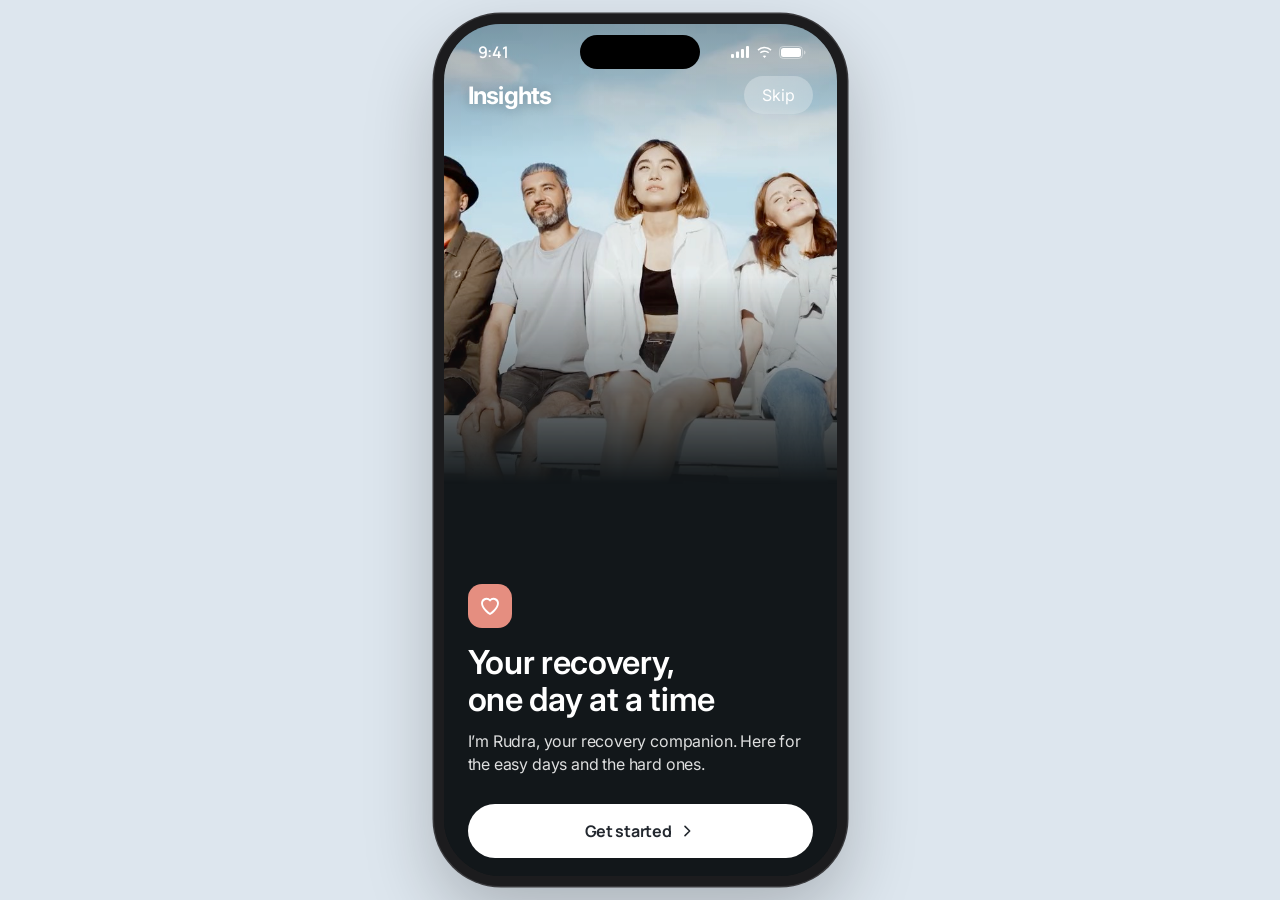
==== index.html @ c48e2593 "Sync latest prototype updates Co-Authored-By: Claude Sonnet 5.5 <noreply@anthropic.com>" ====
<!DOCTYPE html>
<html lang="en">
<head>
<meta charset="utf-8">
<meta name="viewport" content="width=device-width,initial-scale=1,viewport-fit=cover,user-scalable=no">
<meta name="theme-color" content="#F5F7F9">
<meta name="apple-mobile-web-app-capable" content="yes">
<meta name="apple-mobile-web-app-status-bar-style" content="default">
<title>Rudra Health</title>
<link rel="preconnect" href="https://fonts.googleapis.com">
<link rel="preconnect" href="https://fonts.gstatic.com" crossorigin>
<link href="https://fonts.googleapis.com/css2?family=Inter:wght@400;500;600;700&family=Newsreader:opsz,wght@6..72,400;6..72,500;6..72,600&family=Manrope:wght@500;600;700;800&display=swap" rel="stylesheet">
<link rel="stylesheet" href="styles.css?v=235">
<link rel="stylesheet" href="theme.css?v=236">
<link rel="stylesheet" href="ios.css?v=115">
<link rel="stylesheet" href="soft.css?v=198">
<link rel="stylesheet" href="modules.css?v=191">
<link rel="stylesheet" href="dark.css?v=105">
<link rel="stylesheet" href="intro.css?v=118f">
<link rel="stylesheet" href="welcome.css?v=219f">
<link rel="stylesheet" href="weekly.css?v=107f">
<link rel="stylesheet" href="community.css?v=184f">
<link rel="stylesheet" href="outline.css?v=141f">
<script>try{if(!sessionStorage.getItem("rudra_demo_started")){sessionStorage.setItem("rudra_demo_started","1");localStorage.removeItem("rudra_mobile_v1")}}catch(e){}</script>
<script>try{var s=JSON.parse(localStorage.getItem("rudra_mobile_v1")||"{}");if(s.onboarded&&!/notrigger|nogate/.test(location.search))document.documentElement.classList.add("gated")}catch(e){}</script>
<script>(function(){function f(){var k=Math.min(1,(innerHeight-24)/872,(innerWidth-24)/413);document.documentElement.style.setProperty("--ps",Math.max(.4,k).toFixed(3))}f();addEventListener("resize",f)})()</script>
</head>
<body>
<div id="phone" class="phone">
  <div class="statusbar" aria-hidden="true"><b>9:41</b><span><svg width="19" height="12" viewBox="0 0 19 12" fill="currentColor"><rect x="0" y="8" width="3" height="4" rx="1"/><rect x="5" y="5.5" width="3" height="6.5" rx="1"/><rect x="10" y="3" width="3" height="9" rx="1"/><rect x="15" y="0" width="3" height="12" rx="1"/></svg><svg width="17" height="12" viewBox="0 0 17 12" fill="currentColor"><path d="M8.5 2.3c2.3 0 4.4.9 6 2.4l1-1.1A10.5 10.5 0 0 0 8.5.8 10.5 10.5 0 0 0 1.5 3.6l1 1.1a8.9 8.9 0 0 1 6-2.4zm0 3.6c1.4 0 2.7.5 3.700 1.4l1-1.100A7 7 0 0 0 8.500 4.400a7 7 0 0 0-4.700 1.800l1 1.100c1-.9 2.300-1.400 3.700-1.400zm0 3.500c.7 0 1.300.3 1.800.7L8.500 12 6.700 10.100c.5-.4 1.100-.7 1.800-.7z"/></svg><svg width="28" height="13" viewBox="0 0 28 13" fill="none"><rect x=".5" y=".5" width="23" height="12" rx="3.800" stroke="currentColor" opacity=".4"/><rect x="2" y="2" width="20" height="9" rx="2.500" fill="currentColor"/><path d="M25 4.500v4c.8-.3 1.500-1.100 1.500-2s-.7-1.700-1.500-2z" fill="currentColor" opacity=".45"/></svg></span></div>
  <div id="views"></div>
  <nav id="nav" class="nav" hidden></nav>
  <div id="toast" class="toast" role="status" aria-live="polite"></div>
</div>
<script src="app.js?v=335s"></script>
<script src="tools.js?v=330s"></script>
<script src="survey.js?v=306s"></script>
<script src="modules.js?v=239s"></script>
<script src="onboarding.js?v=289r"></script>
<script src="weekly.js?v=103r"></script>
<script src="flows.js?v=107r"></script>
<script src="community.js?v=130s"></script>
</body>
</html>
---- styles.css ----
:root{
  --cream:#FAF8F6;--beige:#F3ECE6;--taupe:#E8DDD4;
  --espresso:#3A3330;--brown:#6B5E56;--muted:#8A7D75;--t4:#B0A69D;
  --rose:#C4A088;--rose-dk:#B58E76;
  --sage:#6E9E80;--sage-dk:#4E7B5E;--sage-lt:#E7F0EA;
  --coral:#D4736A;--coral-lt:#F5E0DD;
  --gold:#C9A84C;--gold-dk:#9A7C28;--gold-lt:#FBF4E2;
  --forest:#24473E;--forest-dk:#1A332C;
  --peach:#FBE6E3;--sky:#CFE3F5;--mint:#FDF1DB;--lav:#FBE6E3;--butter:#FBEFB8;
  --serif:'Cormorant Garamond',Georgia,serif;--ui:'Josefin Sans','Helvetica Neue',sans-serif;
  --sat:env(safe-area-inset-top,0px);--sab:env(safe-area-inset-bottom,0px);
}
*,*::before,*::after{box-sizing:border-box;margin:0;padding:0;-webkit-tap-highlight-color:transparent}
html,body{height:100%}
body{font-family:var(--ui);background:var(--taupe);color:var(--espresso);-webkit-font-smoothing:antialiased;display:flex;align-items:center;justify-content:center;overflow:hidden}
button{font:inherit;color:inherit;background:none;border:0;cursor:pointer}
input{font:inherit}
svg{display:block}

/* ── phone shell: edge-to-edge on phones, framed on desktop ── */
.phone{position:relative;width:100vw;height:100dvh;background:var(--cream);overflow:hidden}
@media (min-width:481px){
  .phone{width:392px;height:min(844px,calc(100vh - 32px));border-radius:44px;border:8px solid var(--espresso);box-shadow:0 40px 90px rgba(58,51,48,.22)}
}
#views{position:absolute;inset:0}
.view{position:absolute;inset:0;overflow-y:auto;overflow-x:hidden;padding-bottom:calc(110px + var(--sab));scrollbar-width:none;background:var(--cream)}
.view::-webkit-scrollbar{display:none}
.view[hidden]{display:none}
.view.dark{background:#0E0C0B;color:#fff}
.view.noscroll{overflow:hidden;padding-bottom:0}

h1,h2,h3{font-family:var(--serif);font-weight:500;letter-spacing:-.01em}
.eyebrow{font-size:12px;font-weight:600;letter-spacing:.16em;text-transform:uppercase;color:var(--brown)}
.muted{color:var(--muted)}
.pad{padding:0 20px}

/* ── buttons ── */
.btn{display:flex;align-items:center;justify-content:center;gap:8px;width:100%;height:54px;border-radius:27px;background:var(--forest);color:#fff;font-weight:600;font-size:16px;letter-spacing:.02em;transition:transform .12s,opacity .2s}
.btn:active{transform:scale(.97)}
.btn.ghost{background:transparent;color:var(--brown);height:44px;font-weight:500}
.btn.light{background:#fff;color:var(--forest)}
.btn.warm{background:var(--rose-dk)}
.btn[disabled]{opacity:.4;pointer-events:none}
.icon-btn{width:40px;height:40px;border-radius:50%;display:grid;place-items:center;background:rgba(255,255,255,.18);color:inherit}
.icon-btn.solid{background:var(--beige);color:var(--espresso)}

/* ── hero (home) ── */
.hero{position:relative;background:var(--forest);color:#fff;padding:calc(var(--sat) + 16px) 22px 0;height:268px;overflow:hidden}
.hero-top{display:flex;justify-content:space-between;align-items:center;position:relative;z-index:2}
.logo{font-size:12px;letter-spacing:.38em;text-transform:uppercase;font-weight:500}
.help-pill{display:flex;align-items:center;gap:6px;background:var(--coral);color:#fff;font-weight:600;font-size:12px;letter-spacing:.06em;padding:8px 14px;border-radius:20px}
.hero h1{font-size:42px;line-height:1.05;margin-top:30px;position:relative;z-index:2;max-width:260px}
.hero-art{position:absolute;right:0;bottom:0;width:100%;height:150px;z-index:1}
.chips{display:flex;gap:10px;padding:16px 20px 4px;position:relative;z-index:3}
.chip{display:flex;align-items:center;gap:7px;background:#fff;border-radius:20px;padding:9px 14px;font-weight:600;font-size:16px;box-shadow:none}
.chip b{font-weight:700}
.sec{padding:22px 20px 0}
.sec-h{display:flex;justify-content:space-between;align-items:baseline;margin-bottom:12px}

/* ── cards ── */
.card{background:#fff;border-radius:24px;padding:20px;box-shadow:none}
.card.center{text-align:center}
.ci-card{background:#fff;border-radius:26px;padding:22px;box-shadow:none;position:relative;overflow:hidden}
.ci-card h2{font-size:26px;line-height:1.1;margin:10px 0 8px}
.ci-card p{color:var(--brown);font-size:16px;line-height:1.5;margin-bottom:18px}
.reward-row{display:flex;gap:10px;margin-bottom:18px}
.reward-tile{flex:1;border-radius:16px;padding:12px 10px;text-align:center;font-size:12px;font-weight:600;color:var(--brown)}
.reward-tile b{display:block;font-size:20px;font-family:var(--serif);color:var(--espresso);margin-bottom:2px}
.done-badge{display:inline-flex;align-items:center;gap:6px;background:var(--sage-lt);color:var(--sage-dk);font-weight:600;font-size:12px;padding:6px 12px;border-radius:14px}

.coach-card{display:flex;gap:14px;align-items:flex-start;background:var(--beige);border-radius:22px;padding:16px}
.coach-card .bubble{flex:1;font-size:16px;line-height:1.5;color:var(--espresso)}
.coach-card .who{font-size:12px;font-weight:600;letter-spacing:.12em;text-transform:uppercase;color:var(--rose-dk);margin-bottom:4px}
.hscroll{display:flex;gap:12px;overflow-x:auto;padding:0 20px;margin:0 -20px;scrollbar-width:none;scroll-snap-type:x mandatory}
.hscroll::-webkit-scrollbar{display:none}
.mini-tile{flex:0 0 150px;height:128px;border-radius:26px;padding:16px;color:#fff;display:flex;flex-direction:column;justify-content:flex-end;scroll-snap-align:start;position:relative;overflow:hidden}
.mini-tile b{font-family:var(--serif);font-size:20px;font-weight:500;line-height:1.05}
.mini-tile span{font-size:12px;opacity:.8;margin-top:3px}
.demo-strip{margin:22px 20px 0;padding:14px;border:1.5px dashed var(--taupe);border-radius:18px}
.demo-strip .eyebrow{display:block;margin-bottom:10px;font-size:12px}
.seg{display:flex;gap:6px;flex-wrap:wrap}
.seg button{padding:8px 13px;border-radius:16px;background:var(--beige);font-weight:600;font-size:12px;color:var(--brown)}
.seg button.on{background:var(--forest);color:#fff}

/* ── floating nav pill ── */
.nav{position:absolute;left:18px;right:18px;bottom:calc(14px + var(--sab));height:64px;border-radius:32px;background:rgba(36,28,26,.94);backdrop-filter:blur(14px);-webkit-backdrop-filter:blur(14px);display:flex;padding:6px;gap:4px;z-index:30;box-shadow:none}
.nav[hidden]{display:none}
.nav button{flex:1;border-radius:26px;display:flex;flex-direction:column;align-items:center;justify-content:center;gap:2px;color:rgba(255,255,255,.55);font-size:12px;font-weight:600;letter-spacing:.04em;transition:background .2s,color .2s}
.nav button.on{background:rgba(255,255,255,.14);color:#fff}

/* ── layers (check-in, tools, players, sheets) ── */
.layer{position:absolute;inset:0;z-index:50;background:var(--cream);overflow-y:auto;overflow-x:hidden;transform:translateY(24px);opacity:0;transition:transform .28s cubic-bezier(.2,.8,.2,1),opacity .22s;scrollbar-width:none;display:flex;flex-direction:column}
.layer::-webkit-scrollbar{display:none}
.layer.in{transform:none;opacity:1}
.layer.dark{background:#0E0C0B;color:#fff}
.layer.sheet-wrap{background:rgba(30,22,20,.45);justify-content:flex-end;transform:none;overflow:hidden}
.layer-top{display:flex;align-items:center;gap:12px;padding:calc(var(--sat) + 14px) 18px 8px;flex-shrink:0}
.layer-top h3{font-size:20px;flex:1;text-align:center;margin-right:40px}
.layer-body{flex:1;padding:8px 20px calc(24px + var(--sab));display:flex;flex-direction:column}
.sheet{background:var(--cream);border-radius:28px 28px 0 0;padding:22px 20px calc(24px + var(--sab));max-height:86%;overflow-y:auto;animation:up .3s cubic-bezier(.2,.8,.2,1)}
@keyframes up{from{transform:translateY(60px);opacity:0}to{transform:none;opacity:1}}
.sheet h2{font-size:26px;margin-bottom:6px}
.help-row{display:flex;align-items:center;gap:14px;background:#fff;border-radius:18px;padding:14px 16px;margin-top:10px;width:100%;text-align:left;box-shadow:none}
.help-row .ico{width:42px;height:42px;border-radius:50%;display:grid;place-items:center;flex-shrink:0}
.help-row b{display:block;font-size:16px}
.help-row span.d{font-size:12px;color:var(--muted)}

/* ── onboarding ── */
.onb{display:flex;flex-direction:column;height:100%;background:#fff}
.onb h2{text-align:center;font-family:var(--ui);font-weight:600;font-size:20px;padding:calc(var(--sat) + 28px) 20px 0}
.onb .sub{text-align:center;color:#4A5FA8;font-weight:600;font-size:20px;margin:14px 0 16px}
.slides{flex:1;display:flex;overflow-x:auto;scroll-snap-type:x mandatory;scrollbar-width:none;min-height:0}
.slides::-webkit-scrollbar{display:none}
.slide{flex:0 0 100%;scroll-snap-align:center;padding:0 34px;display:flex;flex-direction:column}
.slide .art{flex:1;border-radius:22px;display:grid;place-items:center;max-height:340px;min-height:240px;position:relative;overflow:hidden}
.slide .art::after{content:"";position:absolute;right:-30px;bottom:-30px;width:120px;height:120px;border-radius:50%;border:14px solid rgba(255,255,255,.35);box-shadow:0 0 0 14px rgba(255,255,255,.2)}
.slide h3{font-family:var(--ui);font-weight:600;font-size:26px;text-align:center;margin:26px 0 10px}
.slide p{text-align:center;color:#5B5450;font-size:16px;line-height:1.55;padding:0 4px}
.onb-foot{position:relative;height:120px;flex-shrink:0;overflow:hidden}
.onb-foot::before{content:"";position:absolute;right:-60px;bottom:-60px;width:260px;height:150px;background:#F1F7FD;border-radius:50% 0 0 0}
.dots{position:absolute;left:24px;top:30px;display:flex;gap:7px;align-items:center}
.dots i{width:9px;height:9px;border-radius:50%;background:#FCE8CF;transition:all .25s}
.dots i.on{width:34px;border-radius:6px;background:#F2A93B}
.dots i.past{background:#F2A93B}
.skip{position:absolute;right:22px;bottom:22px;width:64px;height:64px;border-radius:50%;background:#F2A93B;color:#fff;font-weight:600;font-size:16px;box-shadow:none}
.skip.go{width:auto;padding:0 22px;border-radius:32px}

/* ── setup ── */
.setup{padding:calc(var(--sat) + 40px) 24px 30px;min-height:100%;display:flex;flex-direction:column;background:var(--cream)}
.setup h1{font-size:42px;line-height:1.05;margin-bottom:10px}
.setup p.lead{color:var(--brown);font-size:16px;line-height:1.5;margin-bottom:26px}
.field{width:100%;height:58px;border-radius:18px;border:1.5px solid var(--taupe);background:#fff;padding:0 18px;font-size:20px;color:var(--espresso);outline:none}
.field:focus{border-color:var(--rose)}
.coach-opts{display:flex;flex-direction:column;gap:12px;margin-bottom:22px}
.coach-opt{display:flex;align-items:center;gap:14px;background:#fff;border:2px solid transparent;border-radius:20px;padding:14px;text-align:left;box-shadow:none;transition:border-color .15s}
.coach-opt.on{border-color:var(--sage)}
.coach-opt b{display:block;font-size:16px}
.coach-opt span{font-size:12px;color:var(--muted)}
.pill-row{display:flex;gap:8px;flex-wrap:wrap;margin:8px 0 24px}
.pill{padding:10px 16px;border-radius:20px;background:#fff;border:1.5px solid var(--taupe);font-weight:600;font-size:16px;color:var(--brown)}
.pill.on{background:var(--forest);border-color:var(--forest);color:#fff}

/* ── check-in ── */
.ci-bar{height:6px;background:var(--taupe);border-radius:3px;margin:0 18px;overflow:hidden;flex-shrink:0}
.ci-bar i{display:block;height:100%;background:var(--sage);border-radius:3px;transition:width .35s}
.q-wrap{flex:1;display:flex;flex-direction:column;padding:26px 22px calc(24px + var(--sab));animation:slideIn .32s cubic-bezier(.2,.8,.2,1)}
@keyframes slideIn{from{transform:translateX(34px);opacity:0}to{transform:none;opacity:1}}
.q-count{font-size:12px;font-weight:600;letter-spacing:.14em;text-transform:uppercase;color:var(--rose-dk)}
.q-text{font-size:33px;line-height:1.1;margin:10px 0 8px}
.q-tip{font-size:12px;color:var(--muted);line-height:1.45;margin-bottom:6px;display:flex;gap:8px}
.q-memory{font-size:12px;color:var(--sage-dk);background:var(--sage-lt);border-radius:12px;padding:8px 12px;margin-bottom:4px}
.opts{display:flex;flex-direction:column;gap:11px;margin-top:20px}
.opt{display:flex;align-items:center;gap:14px;background:#fff;border:2px solid transparent;border-radius:20px;padding:0 18px;height:60px;font-size:16px;font-weight:500;text-align:left;box-shadow:none;transition:all .18s}
.opt i{width:14px;height:14px;border-radius:50%;flex-shrink:0}
.opt.sel{border-color:var(--sage);background:var(--sage-lt);transform:scale(1.02)}
.big-emoji{width:84px;height:84px;border-radius:30px;display:grid;place-items:center;margin-bottom:6px}

/* score */
.score-card{background:#fff;border-radius:24px;padding:20px 18px 14px;box-shadow:none}
.score-card h3{font-family:var(--ui);font-weight:600;font-size:20px}
.gauge{position:relative;width:230px;height:200px;margin:2px auto 0}
.gauge svg{width:230px;height:230px;margin-top:-14px}
.gauge .num{position:absolute;left:0;right:0;top:66px;text-align:center}
.gauge .num b{font-size:53px;font-weight:700;display:block;line-height:1}
.gauge .num span{font-size:16px;color:var(--muted)}
.delta{text-align:center;font-size:12px;font-weight:600;margin:-6px 0 6px}
.str-h{display:flex;justify-content:space-between;align-items:baseline;margin:24px 2px 6px}
.str-h h3{font-family:var(--ui);font-weight:600;font-size:20px}
.str{padding:11px 2px 10px;border-bottom:1px solid #EFE8E2}
.str:last-child{border-bottom:0}
.str-r{display:flex;justify-content:space-between;font-size:16px;color:#8E8680}
.str-r b{color:var(--espresso);font-size:16px}
.str-bar{height:7px;border-radius:4px;background:#E8E4E0;margin-top:8px;overflow:hidden}
.str-bar i{display:block;height:100%;width:0;border-radius:4px;transition:width .9s cubic-bezier(.2,.8,.2,1)}
.coach-panel{background:var(--beige);border-radius:22px;padding:16px;margin-top:18px}
.coach-panel .head{display:flex;gap:12px;align-items:center;margin-bottom:10px}
.msg-coach{background:#fff;border-radius:6px 18px 18px 18px;padding:12px 14px;font-size:16px;line-height:1.5;margin-bottom:8px;animation:pop .25s}
.msg-me{background:var(--forest);color:#fff;border-radius:18px 6px 18px 18px;padding:10px 14px;font-size:16px;margin:0 0 8px auto;width:fit-content;max-width:85%;animation:pop .25s}
@keyframes pop{from{transform:scale(.94);opacity:0}to{transform:none;opacity:1}}
.qr{display:flex;gap:8px;flex-wrap:wrap;margin-top:6px}
.qr button{background:#fff;border:1.5px solid var(--rose);color:var(--rose-dk);font-weight:600;font-size:12px;padding:8px 14px;border-radius:18px}
.trend{margin-top:18px;background:#fff;border-radius:22px;padding:16px}
.rec-card{display:flex;gap:14px;align-items:center;border-radius:22px;padding:16px;color:#fff;margin-top:18px;text-align:left;width:100%}
.rec-card b{font-family:var(--serif);font-size:26px;font-weight:500;display:block;line-height:1.05}
.rec-card .d{font-size:12px;opacity:.85;margin-top:3px}
.lvl{display:inline-block;background:rgba(255,255,255,.22);padding:3px 9px;border-radius:10px;font-size:12px;font-weight:700;letter-spacing:.08em;margin-bottom:6px}

/* reward */
.reward-screen{align-items:center;text-align:center;padding-top:calc(var(--sat) + 40px)}
.coin{width:130px;height:130px;animation:bounce 1.2s ease-out}
@keyframes bounce{0%{transform:scale(0) rotate(-40deg)}55%{transform:scale(1.18) rotate(8deg)}100%{transform:none}}
.big-amt{font-family:var(--serif);font-size:53px;line-height:1;margin:14px 0 4px}
.break{width:100%;background:#fff;border-radius:20px;padding:6px 16px;margin:20px 0 14px}
.break div{display:flex;justify-content:space-between;padding:11px 0;border-bottom:1px solid #F0E9E3;font-size:16px}
.break div:last-child{border-bottom:0;font-weight:700}
.prog{height:10px;background:var(--taupe);border-radius:5px;overflow:hidden;width:100%}
.prog i{display:block;height:100%;background:var(--gold);border-radius:5px;transition:width 1s}

/* ── tools ── */
.tools-head{display:flex;justify-content:space-between;align-items:center;padding:calc(var(--sat) + 20px) 18px 10px}
.tools-head h1{font-size:42px;color:#fff}
.tools-sub{padding:0 18px 12px;color:rgba(255,255,255,.55);font-size:16px;line-height:1.45}
.tgrid{display:grid;grid-template-columns:1fr 1fr;gap:10px;padding:0 10px}
.tile{aspect-ratio:1/1.02;border-radius:42px;padding:16px;display:flex;flex-direction:column;align-items:center;justify-content:center;text-align:center;color:#fff;position:relative;overflow:hidden;transition:transform .15s}
.tile:active{transform:scale(.97)}
.tile .bgart{position:absolute;inset:0;opacity:.35}
.tile b{font-family:var(--serif);font-weight:600;font-size:26px;line-height:1.04;position:relative;text-shadow:0 1px 10px rgba(0,0,0,.18)}
.tile span{font-size:12px;margin-top:12px;position:relative;opacity:.92}
.tool-hero{padding:calc(var(--sat) + 8px) 18px 0}
.tool-hero h1{font-size:42px;line-height:1;margin:18px 0 10px;color:#fff}
.tool-hero p{font-family:var(--serif);font-style:italic;font-size:20px;color:rgba(255,255,255,.55);line-height:1.2}
.row-card{display:flex;align-items:center;gap:14px;border-radius:32px;padding:20px 22px;min-height:112px;color:#fff;margin:0 10px 10px;text-align:left;width:calc(100% - 20px);position:relative;overflow:hidden}
.row-card b{font-family:var(--serif);font-weight:600;font-size:26px;line-height:1.08;flex:1;position:relative}
.row-card .n{font-family:var(--serif);font-size:68px;line-height:1;position:relative}
.row-card .d{font-size:12px;opacity:.8;font-family:var(--ui);font-weight:400;display:block;margin-top:4px}
.row-card .tick{position:absolute;right:16px;top:14px;background:rgba(255,255,255,.2);border-radius:50%;width:24px;height:24px;display:grid;place-items:center}

/* ── players ── */
.player{align-items:center;text-align:center;padding:0 24px calc(28px + var(--sab));flex:1;display:flex;flex-direction:column}
.orb-wrap{flex:1;display:grid;place-items:center;width:100%}
.orb{width:210px;height:210px;border-radius:50%;background:radial-gradient(circle at 35% 30%,#9FCDB0,#4E7B5E 70%);display:grid;place-items:center;font-family:var(--serif);font-size:26px;color:#fff;transition:transform 1s ease-in-out;box-shadow:none}
.phase{font-size:20px;color:rgba(255,255,255,.8);height:28px;margin:10px 0 6px}
.player .hint{color:rgba(255,255,255,.55);font-size:16px;line-height:1.5;max-width:290px;margin:0 auto 20px;min-height:42px}
.ring{position:relative;width:220px;height:220px;margin:10px auto 18px}
.ring svg{width:220px;height:220px;transform:rotate(-90deg)}
.ring .mid{position:absolute;inset:0;display:grid;place-items:center;font-family:var(--serif);font-size:53px}
.step-txt{font-family:var(--serif);font-size:26px;line-height:1.22;min-height:130px;padding:0 4px;animation:slideIn .4s}
.step-meta{font-size:12px;font-weight:600;letter-spacing:.14em;text-transform:uppercase;color:rgba(255,255,255,.5)}
.sound-row{display:flex;align-items:center;gap:14px;width:100%;border-radius:26px;padding:18px 20px;color:#fff;margin-bottom:10px;text-align:left;transition:box-shadow .2s}
.sound-row.on{box-shadow:0 0 0 3px #fff inset}
.sound-row b{font-family:var(--serif);font-size:26px;font-weight:600;flex:1}
.q-card{flex:1;border-radius:36px;display:flex;flex-direction:column;align-items:center;justify-content:center;padding:34px 28px;text-align:center;color:#fff;font-family:var(--serif);font-size:33px;line-height:1.14;margin:12px 0 18px;animation:slideIn .35s;position:relative;overflow:hidden}
.q-nav{display:flex;align-items:center;justify-content:space-between;gap:12px}
.q-nav button{width:54px;height:54px;border-radius:50%;background:rgba(255,255,255,.12);display:grid;place-items:center;color:#fff}
.q-nav .count{font-size:12px;color:rgba(255,255,255,.55)}
.lesson p{font-size:16px;line-height:1.6;color:rgba(255,255,255,.82);margin-bottom:16px;text-align:left}
.lesson h1{font-size:42px;line-height:1.05;margin:16px 0 18px;text-align:left}
.complete{align-items:center;text-align:center;justify-content:center;gap:10px}
.complete h2{font-size:33px}

/* ── coach chat ── */
.chat-head{display:flex;align-items:center;gap:12px;padding:calc(var(--sat) + 16px) 20px 14px;border-bottom:1px solid var(--taupe);background:var(--cream);position:sticky;top:0;z-index:5}
.chat-head b{font-family:var(--serif);font-size:26px;font-weight:600;display:block;line-height:1}
.chat-head span{font-size:12px;color:var(--sage-dk);font-weight:600}
.chat{padding:18px 20px 12px;display:flex;flex-direction:column}
.chat .msg-coach{max-width:86%;box-shadow:none}
.chat-in{position:absolute;left:0;right:0;bottom:calc(92px + var(--sab));padding:10px 16px;background:linear-gradient(transparent,var(--cream) 30%);display:flex;gap:8px;z-index:20}
.chat-in input{flex:1;height:48px;border-radius:24px;border:1.5px solid var(--taupe);background:#fff;padding:0 18px;font-size:16px;outline:none}
.chat-in button{width:48px;height:48px;border-radius:50%;background:var(--forest);color:#fff;display:grid;place-items:center}

/* ── wallet ── */
.wallet-hero{background:var(--forest);color:#fff;padding:calc(var(--sat) + 22px) 22px 28px;border-radius:0 0 36px 36px;text-align:center}
.wallet-hero .amt{font-family:var(--serif);font-size:68px;line-height:1;margin:10px 0 2px;display:flex;align-items:center;justify-content:center;gap:10px}
.txn{display:flex;align-items:center;gap:12px;padding:13px 0;border-bottom:1px solid #F0E9E3}
.txn:last-child{border-bottom:0}
.txn .ic{width:40px;height:40px;border-radius:14px;display:grid;place-items:center;background:var(--gold-lt);color:var(--gold-dk)}
.txn .t{flex:1;font-size:16px;font-weight:500}
.txn .t small{display:block;font-size:12px;color:var(--muted);font-weight:400}
.txn b{color:var(--sage-dk)}
.goal{background:#fff;border-radius:20px;padding:16px;margin-bottom:10px;box-shadow:none}
.goal .r{display:flex;justify-content:space-between;margin-bottom:10px;font-weight:600;font-size:16px}
.goal .r span{color:var(--gold-dk)}

/* ── me ── */
.me-head{padding:calc(var(--sat) + 26px) 20px 6px;display:flex;align-items:center;gap:16px}
.me-head h1{font-size:33px;line-height:1}
.set-row{display:flex;align-items:center;justify-content:space-between;gap:12px;background:#fff;border-radius:18px;padding:14px 16px;margin-bottom:10px;width:100%;text-align:left}
.set-row b{font-size:16px;display:block}
.set-row small{color:var(--muted);font-size:12px}

.toast{position:absolute;left:50%;bottom:calc(100px + var(--sab));transform:translate(-50%,20px);background:var(--espresso);color:#fff;padding:11px 18px;border-radius:20px;font-size:16px;font-weight:500;opacity:0;pointer-events:none;transition:all .25s;z-index:200;white-space:nowrap}
.toast.show{opacity:1;transform:translate(-50%,0)}
.confetti{position:absolute;top:-10px;width:9px;height:14px;border-radius:2px;pointer-events:none;animation:fall 2.2s ease-in forwards;z-index:60}
@keyframes fall{to{transform:translateY(780px) rotate(540deg);opacity:0}}
@media (prefers-reduced-motion:reduce){*{animation-duration:.01ms!important;transition-duration:.01ms!important}}

/* coach chat layout */
.view.flexcol:not([hidden]){display:flex;flex-direction:column;overflow:hidden;padding-bottom:0}
.chat-scroll{flex:1;overflow-y:auto;padding-bottom:170px;scrollbar-width:none}
.chat-scroll::-webkit-scrollbar{display:none}

/* ═════════ POLISH: one shared scale for radius, shadow and spacing ═════════ */
:root{
  --r-card:24px;--r-tile:30px;--r-ctl:18px;
  --sh-card:none;
  --gutter:20px;--gap:12px;--sec-gap:28px;
}
.view{padding-bottom:calc(132px + var(--sab))}
.sec{padding:var(--sec-gap) var(--gutter) 0}
.eyebrow{font-size:12px;font-weight:600;letter-spacing:.16em;text-transform:uppercase;color:var(--muted)}
.sec-h{margin-bottom:var(--gap)}

/* cards — same radius + shadow everywhere */
.card,.ci-card,.goal,.set-row,.coach-opt,.help-row,.score-card,.trend,.opt,.break{border-radius:var(--r-card);box-shadow:none}
.set-row,.coach-opt,.help-row,.opt{border-radius:var(--r-ctl)}
.coach-card{border-radius:var(--r-card);background:var(--beige);box-shadow:none}
.ci-card{background:linear-gradient(180deg,#fff 55%,#F3F8F4);padding:24px 22px}
.chips{padding:18px var(--gutter) 0}
.chip{box-shadow:none}
.trend{margin-top:var(--gap);padding:16px}

/* bug: first suggested tile ignored the page gutter (scroll-snap ignored padding) */
.hscroll{scroll-padding:0 var(--gutter);gap:var(--gap)}
.hscroll::after{content:"";flex:0 0 1px}

/* tiles — one family: same radius, same type */
.mini-tile,.row-card{border-radius:var(--r-tile)}
.tile{border-radius:36px}
.mini-tile b,.row-card b,.tile b{font-size:26px;line-height:1.06}
.tile span,.mini-tile span,.row-card .d{font-size:12px}
.mini-tile{flex-basis:156px;height:132px}

/* wallet */
.wallet-hero{padding-bottom:32px}
.wallet-hero .amt{font-size:68px;line-height:1.15;margin:12px 0 8px;gap:12px}
.goal{padding:16px 18px;margin-bottom:var(--gap)}
.goal.done{display:flex;align-items:center;gap:14px;padding:14px 18px}
.goal.done .tick{width:34px;height:34px;border-radius:50%;background:var(--sage-lt);color:var(--sage-dk);display:grid;place-items:center;flex-shrink:0}
.goal.done b{font-size:16px;display:block}
.goal.done small{font-size:12px;color:var(--muted)}
.goal.done .tag{margin-left:auto;font-size:12px;font-weight:600;letter-spacing:.08em;text-transform:uppercase;color:var(--sage-dk)}
.group{background:#fff;border-radius:var(--r-card);box-shadow:none;padding:4px 18px}

/* me */
.me-head{padding:calc(var(--sat) + 32px) var(--gutter) 4px;flex-direction:column;align-items:flex-start;gap:14px}
.me-head h1{font-size:42px}
.set-row{margin-bottom:var(--gap)}
.coach-opts{gap:var(--gap)}

/* icons: one weight */
.nav svg{stroke-width:1.7}
.nav{box-shadow:none}
.nav button span{font-weight:500}

/* press feedback + motion */
.card,.tile,.mini-tile,.row-card,.opt,.set-row,.coach-opt,.pill,.help-row{transition:transform .15s ease,box-shadow .2s ease,border-color .2s}
.mini-tile:active,.row-card:active,.set-row:active,.coach-opt:active,.help-row:active{transform:scale(.98)}
.btn:not(.ghost):not(.light){box-shadow:none}
@keyframes fadeUp{from{opacity:0;transform:translateY(10px)}to{opacity:1;transform:none}}
.view:not([hidden]) .sec,.view:not([hidden]) .chips,.view:not([hidden]) .group{animation:fadeUp .45s cubic-bezier(.2,.8,.2,1) both}
.view:not([hidden]) .sec:nth-of-type(2){animation-delay:.05s}.view:not([hidden]) .sec:nth-of-type(3){animation-delay:.1s}.view:not([hidden]) .sec:nth-of-type(4){animation-delay:.15s}

/* ═════════ VISUAL UPGRADE ═════════ */
.hero{height:300px;padding-bottom:0}
.hero h1{font-size:42px;margin-top:26px}
.hero-art{height:190px;width:100%}
.home-sheet{position:relative;z-index:4;margin-top:-34px;background:var(--cream);border-radius:32px 32px 0 0;padding-top:20px}
.home-sheet>.sec:first-child{margin-top:-2px}

.streak-card{background:#fff;border-radius:var(--r-card);box-shadow:none;padding:16px 18px 14px}
.sc-top{display:flex;justify-content:space-between;align-items:center;margin-bottom:14px}
.sc-l,.sc-r{display:flex;align-items:center;gap:10px}
.sc-l{color:var(--coral)}
.sc-l div,.sc-r{display:flex;align-items:baseline;gap:6px;color:var(--espresso)}
.sc-l b{font-family:var(--serif);font-size:33px;font-weight:600;line-height:1}
.sc-l span,.sc-r span{font-size:12px;color:var(--muted)}
.sc-r{background:var(--gold-lt);padding:7px 13px;border-radius:18px;color:var(--gold-dk);align-items:center}
.sc-r b{font-size:16px;font-weight:700}
.sc-r svg{align-self:center}
.week{display:flex;justify-content:space-between}
.wd{display:flex;flex-direction:column;align-items:center;gap:6px}
.wd i{width:34px;height:34px;border-radius:50%;border:1.8px dashed var(--taupe);display:grid;place-items:center;color:#fff}
.wd.done i{background:var(--sage);border:0}
.wd.now i{border:2px solid var(--forest);border-style:solid}
.wd.now.done i{background:var(--forest)}
.wd span{font-size:12px;font-weight:600;color:var(--muted)}
.wd.now span{color:var(--forest)}

/* quiz */
.q-ic{width:60px;height:60px;border-radius:20px;display:grid;place-items:center;margin-bottom:18px}
.q-text{font-size:33px}
.opt{position:relative;padding-right:56px}
.opt::after{content:"";position:absolute;right:18px;top:50%;width:24px;height:24px;margin-top:-12px;border-radius:50%;border:2px solid var(--taupe);transition:all .18s}
.opt.sel::after{content:"✓";background:var(--sage);border-color:var(--sage);color:#fff;font-size:16px;font-weight:700;display:grid;place-items:center}

/* score */
.score-card{padding-bottom:20px}
.rating{width:fit-content;margin:-4px auto 0;padding:7px 18px;border-radius:18px;font-weight:600;font-size:12px;letter-spacing:.06em;text-transform:uppercase}
.rating.ok{background:var(--sage-lt);color:var(--sage-dk)}
.rating.low{background:var(--gold-lt);color:var(--gold-dk)}
.str-bar{height:8px}
.str-h h3{font-family:var(--serif);font-size:26px;font-weight:600}
.score-card h3{font-family:var(--serif);font-size:20px;font-weight:600}

/* onboarding */
.slide .art{border-radius:28px}
.slide .art::before{content:"✦";position:absolute;left:22px;top:18px;font-size:20px;color:rgba(255,255,255,.7);z-index:1}
.slide h3{font-family:var(--serif);font-size:33px;font-weight:600;line-height:1.1;letter-spacing:-.01em}
.onb h2{font-family:var(--serif);font-size:26px;font-weight:600}
.onb .sub{font-size:12px;letter-spacing:.16em;text-transform:uppercase;color:var(--muted);font-weight:600}

/* tools */
.tile{box-shadow:inset 0 1px 0 rgba(255,255,255,.18)}
.tools-head h1{font-size:42px}
.hero h1{max-width:330px;font-size:42px}
.rating{margin:6px auto 0}
.delta{margin:12px 0 0}
---- theme.css ----
/* Rudra Health — fintech-style theme
   Direction: deep indigo home with a big arc gauge, white rounded cards, gradient icon chips,
   floating black nav pill, green step-flow for check-ins, glossy illustrations.
   Loaded after styles.css; redefines the tokens and the components. */

:root{
  --font:'Inter',-apple-system,'Helvetica Neue',sans-serif;--ui:var(--font);--serif:var(--font);
  --ink:#1F2D3D;--indigo:#2B4A6B;--indigo2:#3F6A93;--indigo-d:#1E3550;
  --purple:#5B8FC0;--blue:#5B8FC0;--green:#5B8FC0;--green-d:#4A7FB0;
  --bg:#F6F8FB;--line:#E6ECF2;--card:#fff;
  --cream:#F6F8FB;--beige:#F6F8FB;--taupe:#E6ECF2;--espresso:#1F2D3D;--brown:#4A5A6C;--muted:#7B8A9A;--t4:#AEBBC8;
  --rose:#4A5A6C;--rose-dk:#4A5A6C;
  --sage:#5B8FC0;--sage-dk:#4A7FB0;--sage-lt:#E6F0F8;
  --coral:#E8928A;--coral-lt:#FBE6E3;--amber:#EDB96A;
  --gold:#EDB96A;--gold-dk:#8F6420;--gold-lt:#FDF1DB;
  --forest:#1F2D3D;--forest-dk:#000;
  --r-card:28px;--r-ctl:20px;--gutter:20px;
  --sh-card:none;
  --g-green:linear-gradient(145deg,#6B9FCC,#4A7FB0);--g-coral:linear-gradient(145deg,#F2B0A8,#E8928A);
  --g-blue:linear-gradient(145deg,#8FB8DC,#5B8FC0);--g-teal:linear-gradient(145deg,#8FB8DC,#5B8FC0);
  --g-pink:linear-gradient(145deg,#F2B0A8,#D9766D);--g-orange:linear-gradient(145deg,#F3CD8C,#E3A04A);
  --g-purple:linear-gradient(145deg,#8FB8DC,#5B8FC0);--g-gray:linear-gradient(145deg,#C9D3DD,#8E9BA8);
}
body{font-family:var(--font);background:#CFDBF3}
.phone{background:var(--bg)}
@media (min-width:481px){.phone{border-color:#0B0A14}}
.view,.layer{background:var(--bg)}
.view{padding-bottom:calc(120px + var(--sab))}
h1,h2,h3{font-family:var(--font);font-weight:700;letter-spacing:-.03em}
.eyebrow{font-weight:600;letter-spacing:.1em;color:var(--muted)}

/* ── buttons ── */
.btn{height:56px;border-radius:28px;background:var(--green);color:#fff;font-weight:600;font-size:16px;letter-spacing:0;box-shadow:none}
.btn:not(.ghost):not(.light){box-shadow:none}
.btn.light{background:#fff;color:var(--ink)}
.btn.purple{background:var(--purple);color:#fff}
.btn.ghost{color:var(--brown)}
.icon-btn{background:rgba(255,255,255,.14);color:#fff}
.layer:not(.dark):not(.indigo) .icon-btn{background:#fff;color:var(--ink);box-shadow:none}
.plain-btn{width:40px;height:40px;display:grid;place-items:center;color:var(--ink)}
.dot-btn,.bell{width:44px;height:44px;border-radius:50%;background:var(--ink);color:#fff;display:grid;place-items:center;flex-shrink:0}
.skip-link{color:#fff;font-weight:500;font-size:16px;padding:0 18px;height:56px}
.foot-row{display:flex;align-items:center;gap:8px}
.foot-row .btn{flex:1}
.tag{display:inline-flex;align-items:center;height:28px;padding:0 12px;border-radius:14px;background:#fff;box-shadow:none;font-size:12px;font-weight:500;color:var(--ink)}
.tags{display:flex;gap:8px;flex-wrap:wrap;justify-content:center;margin-top:10px}
.pill-btn{display:block;width:100%;height:48px;border-radius:24px;background:var(--bg);color:var(--ink);font-weight:600;font-size:16px;margin-top:14px}
.pill-btn.light{width:auto;padding:0 22px;height:42px;background:#fff;color:var(--purple);margin-top:12px}
.arr{width:34px;height:34px;border-radius:50%;background:var(--bg);display:grid;place-items:center;color:var(--ink);flex-shrink:0;font-style:normal}
.chip-i{width:44px;height:44px;border-radius:50%;display:grid;place-items:center;color:#fff;flex-shrink:0;box-shadow:inset 0 1px 0 rgba(255,255,255,.35)}
.g-green{background:var(--g-green)}.g-coral{background:var(--g-coral)}.g-blue{background:var(--g-blue)}.g-teal{background:var(--g-teal)}
.g-pink{background:var(--g-pink)}.g-orange{background:var(--g-orange)}.g-purple{background:var(--g-purple)}.g-gray{background:var(--g-gray)}

/* ── nav: floating black pill ── */
.nav{left:50%;right:auto;transform:translateX(-50%);width:calc(100% - 36px);max-width:360px;bottom:calc(16px + var(--sab));height:66px;padding:6px;border-radius:33px;background:#1F2D3D;border:0;box-shadow:none;gap:2px}
.nav button{color:#8F8CA8;font-size:12px;font-weight:500;height:54px;border-radius:27px;gap:3px}
.nav button span{display:block}
.nav button.on{background:rgba(255,255,255,.1);color:#fff}
.nav svg{stroke-width:1.8}

/* ── gauge (always on indigo) ── */
.gauge circle:first-child{stroke:rgba(255,255,255,.16)}
.gauge circle:nth-child(3){stroke:rgba(255,255,255,.4)}
.gauge .num b{color:#fff;font-weight:700;letter-spacing:-.04em}
.gauge .num span{color:rgba(255,255,255,.7)}
.rating.ok,.rating.low{background:rgba(255,255,255,.14);color:#fff}
.delta{color:#fff!important;opacity:.85}

/* ── home ── */
#v-home{background:linear-gradient(180deg,var(--indigo) 0%,var(--indigo2) 52%,var(--indigo) 100%);color:#fff}
.fin-hero{padding:calc(var(--sat) + 18px) var(--gutter) 6px;text-align:center}
.fin-top{display:flex;align-items:center;justify-content:space-between}
.wordmark{font-size:16px;font-weight:600;letter-spacing:.22em}
.bell{background:rgba(255,255,255,.14)}
.fin-hello{font-size:16px;color:rgba(255,255,255,.75);margin:20px 0 0;font-weight:500}
.fin-hero .gauge{width:290px;height:236px;margin:6px auto 0}
.fin-hero .gauge svg{width:290px;height:290px;margin-top:-22px}
.fin-hero .gauge .num{top:92px}
.fin-hero .gauge .num b{font-size:68px}
.fin-hero .rating{display:none}
.fin-cap{font-size:16px;color:rgba(255,255,255,.8);margin:-6px 0 8px}
.fin-cap b{color:#fff;font-weight:700}
.fin-body{padding:14px var(--gutter) 0;display:flex;flex-direction:column;gap:12px}
.row-w{display:flex;align-items:center;gap:14px;width:100%;background:#fff;border-radius:24px;padding:14px 14px 14px 16px;text-align:left;color:var(--ink);box-shadow:none}
.row-w>div{flex:1;min-width:0}
.row-w b{display:block;font-size:16px;font-weight:600}
.row-w small{display:block;font-size:12px;color:var(--muted);margin-top:2px;line-height:1.35}
.streak-card{background:#fff;color:var(--ink);padding:18px 18px 16px}
.sc-r{background:var(--gold-lt)}
.tiles2{display:grid;grid-template-columns:1fr 1fr;gap:12px}
.t2{background:#fff;color:var(--ink);border-radius:24px;padding:16px;box-shadow:none;display:flex;flex-direction:column}
.t2 .chip-i{width:40px;height:40px;margin-bottom:14px}
.t2 b{font-size:16px;font-weight:600;margin-bottom:12px}
.t2n{font-size:33px;font-weight:700;letter-spacing:-.03em;line-height:1}
.promo{display:flex;align-items:center;justify-content:space-between;gap:10px;background:linear-gradient(120deg,#4A7FB0,#7FAAD3 70%,#B5D2EA);border-radius:24px;padding:20px 18px 20px 20px;color:#fff;overflow:hidden}
.promo-t{flex:1}
.promo-t b{display:block;font-size:20px;font-weight:700;letter-spacing:-.02em}
.promo-t small{display:block;font-size:12px;opacity:.85;margin-top:4px;line-height:1.4}
.trend-c{padding:16px;color:var(--ink)}
.trend-c .t-h,.trend-c .t-f{display:flex;justify-content:space-between;font-size:12px;color:var(--muted)}
.trend-c .t-h b{color:var(--ink);font-size:16px;font-weight:600}
.trend-c .t-f{margin-top:8px}
.trend-c .t-f b{color:var(--sage-dk)}
.demo-strip{margin:8px 0 0;border-color:rgba(255,255,255,.25);color:#fff}
.demo-strip .eyebrow{color:#CFE0F0}
.demo-strip p{color:#CFE0F0}
.seg button{background:rgba(255,255,255,.12);color:#fff}
.seg button.on{background:#fff;color:var(--ink)}

/* ── week row / streak ── */
.wd i{border-color:var(--line)}
.wd.done i{background:var(--green)}
.wd.now i{border-color:var(--ink)}
.wd.now.done i{background:var(--ink)}

/* ── layers ── */
.layer{transition:transform .28s cubic-bezier(.2,.8,.2,1),opacity .22s,background-color .3s}
.layer.dark,.layer.indigo{background:linear-gradient(180deg,var(--indigo),var(--indigo-d))!important;color:#fff}
.layer-top{padding-top:calc(var(--sat) + 14px);gap:10px}
.layer.indigo .layer-top h3,.layer.dark .layer-top h3{color:#fff}
.layer.indigo .layer-body{padding:4px 0 0}
.fin-head{justify-content:space-between;padding-bottom:12px}
.fh-t{font-size:16px;font-weight:600}
.pline{height:3px;background:var(--line);margin:0}
.pline i{display:block;height:100%;background:var(--green);border-radius:0 2px 2px 0;transition:width .35s}

/* ── check-in questions ── */
.q-wrap{padding:8px 20px calc(22px + var(--sab));align-items:stretch}
.q-count{text-align:center;font-size:12px;font-weight:600;letter-spacing:.1em;text-transform:uppercase;color:var(--muted);margin-top:8px}
.q-text{font-size:26px;line-height:1.15;text-align:center;margin:8px 0 4px;font-weight:700;letter-spacing:-.035em}
.q-sub{text-align:center;color:var(--muted);font-size:16px;line-height:1.5;margin:10px auto 0;max-width:300px}
.q-tip{justify-content:center;text-align:center;color:var(--muted);font-size:12px;margin:2px 0 0}
.q-tip svg{display:none}
.q-memory{background:var(--sage-lt);color:var(--sage-dk);text-align:center;width:fit-content;margin:8px auto 0;padding:6px 14px;border-radius:14px}
.orb-art{display:grid;place-items:center;margin:6px 0 4px}
.opts{gap:9px;margin-top:8px}
.opt{height:54px;border-radius:20px;background:#fff;color:var(--ink);font-size:16px;font-weight:500;justify-content:space-between;padding:0 18px;box-shadow:none;border:1.5px solid var(--line);transform:none}
.opt i{display:block;position:static;width:22px;height:22px;border-radius:50%;border:2px solid var(--line);flex-shrink:0;margin:0;background:none;transition:all .18s}
.opt::after{display:none}
.opt.sel{border-color:var(--green);background:#EEF4FA;transform:none}
.opt.sel i{background:var(--green);border-color:var(--green);box-shadow:inset 0 0 0 4px #EEF4FA}
.opt:active{transform:scale(.99)}

/* ── score (indigo) ── */
.fin-gauge{text-align:center;padding:0 20px}
.fin-gauge .gauge{width:280px;height:232px;margin:0 auto}
.fin-gauge .gauge svg{width:280px;height:280px;margin-top:-20px}
.fin-gauge .gauge .num{top:90px}
.fin-gauge .gauge .num b{font-size:68px}
.fin-gauge .rating{margin:-2px auto 0}
.fin-gauge .delta{margin:10px 0 18px}
.white-sheet{background:#fff;color:var(--ink);border-radius:32px 32px 0 0;padding:22px 20px calc(30px + var(--sab));flex:1}
.white-sheet .str-h{margin-top:0}
.str-h h3{font-size:20px;font-weight:700}
.str-bar{height:8px;background:var(--bg)}
.coach-panel{background:var(--bg)}
.trend{background:var(--bg);box-shadow:none}
.rec-card{color:var(--ink)}
.rec-card b{font-weight:700;font-size:20px}
.rec-card .d{opacity:.7}
.rec-card .eyebrow{color:rgba(31,45,61,.6)!important}
.lvl{background:rgba(255,255,255,.7);color:var(--ink)}
.msg-me{background:var(--purple)}
.qr button{background:#fff;border-color:var(--line);color:var(--purple);font-weight:600}

/* ── reward ── */
.reward-screen{padding-top:calc(var(--sat) + 28px)}
.rw-h{font-size:33px;margin-bottom:4px}
.big-amt{font-family:var(--font);font-weight:700;letter-spacing:-.04em;font-size:53px;color:var(--purple)}
.prog i{background:linear-gradient(90deg,#8FB8DC,#5B8FC0)}
.coach-card{background:#fff;box-shadow:none}
.coach-card .who{color:var(--muted)}

/* ── onboarding (indigo) ── */
.onb2{display:flex;flex-direction:column;height:100%;background:linear-gradient(180deg,var(--indigo),var(--indigo-d));color:#fff;padding:0 24px calc(22px + var(--sab))}
.onb-segs{margin-top:calc(var(--sat) + 22px);flex:none;width:100%}
.onb-segs i{background:rgba(255,255,255,.2)}
.onb-segs i.on{background:#fff}
.onb-copy{text-align:center;margin-top:44px;animation:slideIn .35s cubic-bezier(.2,.8,.2,1)}
.onb-copy h2{font-size:33px;line-height:1.1;margin-bottom:14px;letter-spacing:-.035em}
.onb-copy p{color:#CFE0F0;font-size:16px;line-height:1.55;max-width:310px;margin:0 auto}
.onb2 .orb-art{flex:1;align-content:center;margin:0}
.onb-foot2{margin-top:auto}

/* ── setup / me ── */
.setup{background:var(--bg)}
.setup h1{font-size:33px;font-weight:700}
.field{border-radius:var(--r-ctl);border-color:var(--line)}
.field:focus{border-color:var(--purple)}
.coach-opt.on{border-color:var(--purple)}
.pill{border-color:var(--line);color:var(--ink);font-weight:500}
.pill.on{background:var(--purple);border-color:var(--purple);color:#fff}
.me-head{padding-top:calc(var(--sat) + 28px)}
.me-head h1{font-size:33px}
.set-row{display:flex;align-items:center;gap:14px;border-radius:22px;box-shadow:none}
.set-row>div{flex:1}

/* ── tools ── */
.tools-head{display:flex;justify-content:space-between;align-items:center;padding:calc(var(--sat) + 22px) var(--gutter) 14px}
.tools-head h1{color:var(--ink);font-size:33px}
.searchbar{display:flex;align-items:center;gap:10px;background:#fff;border-radius:24px;height:52px;padding:0 18px;margin:0 var(--gutter) 14px;color:var(--muted);box-shadow:none}
.searchbar input{flex:1;border:0;outline:0;background:none;font-size:16px;color:var(--ink)}
.more-card{background:#fff;border-radius:var(--r-card);margin:0 var(--gutter);padding:20px 16px 8px;box-shadow:none}
.more-card h2{font-size:20px;padding:0 4px}
.more-card>p{font-size:12px;color:var(--muted);padding:4px 4px 14px;line-height:1.45}
.more-row{display:flex;align-items:center;justify-content:space-between;gap:12px;width:100%;background:var(--bg);border-radius:20px;padding:12px 14px 12px 18px;margin-bottom:10px;text-align:left}
.more-row[hidden]{display:none}
.more-row b{display:block;font-size:16px;font-weight:600}
.more-row small{display:block;font-size:12px;color:var(--muted);margin-top:2px}

/* tool lists + players (indigo layers) */
.tool-hero h1{font-size:33px;font-weight:700;color:#fff}
.tool-hero p{font-family:var(--font);font-style:normal;font-size:16px;color:#CFE0F0;line-height:1.5}
.row-card{background:rgba(255,255,255,.1)!important;border-radius:22px;min-height:84px;padding:16px 18px;color:#fff}
.row-card b{font-family:var(--font);font-size:16px;font-weight:600}
.row-card .n{font-family:var(--font);font-weight:700;font-size:33px;color:#CFE0F0}
.row-card .d{opacity:.65}
.row-card .bgart{display:none}
.row-card>svg{background:var(--g-purple);border-radius:50%;padding:9px;width:36px;height:36px;flex-shrink:0}
.row-card .tick{background:var(--green);color:#fff}
.orb{background:radial-gradient(circle at 35% 30%,#DCEBF7,#6B9FCC 60%,#5B8FC0);color:#fff;font-family:var(--font);font-weight:700;font-size:26px;box-shadow:none}
.ring svg circle:last-child{stroke:#CFE0F0}
.step-txt{font-family:var(--font);font-size:26px;font-weight:600;line-height:1.3}
.ring .mid{font-family:var(--font);font-weight:700}
.sound-row.on{box-shadow:0 0 0 2px #CFE0F0 inset}
.q-card{font-family:var(--font);font-weight:700;font-size:26px;border-radius:32px;color:#fff!important;background:linear-gradient(150deg,#7FAAD3,#4A7FB0)!important}
.q-nav button{background:rgba(255,255,255,.14)}
.lesson h1{font-size:33px}
.lesson p{color:#D5E5F2}
.player .hint{color:#CFE0F0}
.player .btn.light,.layer-body .btn.light{background:#fff;color:var(--ink)}

/* ── wallet ── */
.wal-top{padding:calc(var(--sat) + 26px) var(--gutter) 14px}
.wal-top h1{font-size:33px}
.bal-card{background:linear-gradient(160deg,#4A7FB0,#6B9FCC 70%,#9CC0E0);border-radius:30px;padding:20px 18px 18px;color:#fff;box-shadow:none}
.bal-h{display:flex;align-items:center;gap:10px}
.bal-h b{font-size:16px;font-weight:600;flex:1}
.bal-logo{width:36px;height:36px;border-radius:50%;background:#fff;color:var(--purple);display:grid;place-items:center;font-weight:700}
.bal-tag{background:rgba(255,255,255,.18);padding:6px 12px;border-radius:14px;font-size:12px;font-weight:600}
.bal-card small{display:block;font-size:12px;opacity:.8;margin-top:16px}
.bal{font-size:42px;font-weight:700;letter-spacing:-.04em;line-height:1.1;margin:4px 0 6px}
.bal-grid{display:grid;grid-template-columns:1fr 1fr;gap:10px;margin:18px 0 16px}
.bal-grid>div{background:rgba(255,255,255,.14);border-radius:18px;padding:14px;text-align:center}
.bal-grid small{margin:0 0 6px}
.bal-grid b{font-size:20px;font-weight:700}
.goal.done .tick{background:var(--sage-lt);color:var(--sage-dk)}
.goal .r span{color:var(--purple)}

/* ── chat / sheets ── */
.chat-head{background:var(--bg);border-color:var(--line)}
.chat-head b{font-family:var(--font);font-weight:700;font-size:20px}
.chat-head span{color:var(--green)}
.chat-in{background:linear-gradient(transparent,var(--bg) 30%);bottom:calc(94px + var(--sab))}
.chat-in button{background:var(--purple)}
.msg-coach{background:#fff}
.help-pill{background:var(--coral)}
.layer.sheet-wrap{background:rgba(20,10,60,.55)}
.sheet{background:#fff}
.toast{background:var(--ink);bottom:calc(100px + var(--sab))}

/* segmented progress (onboarding) */
.segs{display:flex;gap:5px}
.segs i{flex:1;height:4px;border-radius:2px;transition:background .3s}

/* ═════════ LIGHT MODE — every screen on a light background ═════════ */
:root{--tint:#FBF1EC}
#v-home{background:linear-gradient(180deg,var(--tint) 0,var(--bg) 380px);color:var(--ink)}
.wordmark{color:var(--ink)}
.bell{background:var(--ink);color:#fff}
.fin-hello{color:var(--muted)}
.fin-cap{color:var(--brown)}
.fin-cap b{color:var(--ink)}

/* gauge on light */
.gauge circle:first-child{stroke:rgba(91,143,192,.1)}
.gauge circle:nth-child(3){stroke:rgba(91,143,192,.35)}
.gauge .num b{color:var(--ink)}
.gauge .num span{color:var(--muted)}
.rating.ok{background:var(--sage-lt);color:var(--sage-dk)}
.rating.low{background:var(--gold-lt);color:var(--gold-dk)}
.delta{color:inherit!important;opacity:1}
.fin-gauge .delta{font-weight:600}

/* demo strip */
.demo-strip{border-color:var(--line);color:var(--ink)}
.demo-strip .eyebrow,.demo-strip p{color:var(--muted)}
.seg button{background:#fff;color:var(--brown);box-shadow:none}
.seg button.on{background:var(--ink);color:#fff}

/* layers: light */
.layer.dark,.layer.indigo{color:var(--ink)!important}
.layer.dark{background:var(--bg)!important}
.layer.indigo{background:linear-gradient(180deg,var(--tint) 0,var(--bg) 340px)!important}
.layer .icon-btn{background:#fff;color:var(--ink);box-shadow:none}
.layer.indigo .layer-top h3,.layer.dark .layer-top h3{color:var(--ink)}
.white-sheet{box-shadow:none}

/* onboarding: light */
.onb2{background:linear-gradient(180deg,var(--tint),#F7F9FB);color:var(--ink)}
.onb-segs i{background:rgba(31,45,61,.1)}
.onb-segs i.on{background:var(--purple)}
.onb-copy p{color:var(--muted)}
.skip-link{color:var(--ink)}

/* tool lists */
.tool-hero h1{color:var(--ink)}
.tool-hero p{color:var(--muted)}
.row-card{background:#fff!important;color:var(--ink);box-shadow:none}
.row-card .n{color:var(--purple)}
.row-card .d{opacity:1;color:var(--muted)}
.row-card>svg{color:#fff}

/* players */
.player .hint{color:var(--muted)}
.player p[style*="rgba(255,255,255"]{color:var(--muted)!important}
.step-meta{color:var(--muted)}
.phase{color:var(--brown)}
.step-txt{color:var(--ink)}
.ring svg circle:first-child{stroke:rgba(91,143,192,.12)}
.ring svg circle:last-child{stroke:var(--purple)}
.ring .mid{color:var(--ink)}
.player .btn.ghost{color:var(--brown)!important}
.player .seg button{background:#fff!important;color:var(--ink)!important;box-shadow:none}
.player .seg button.on{background:var(--purple)!important;color:#fff!important}
.layer .btn.light{background:var(--green);color:#fff}
.bal-card .btn.light{background:#fff;color:var(--ink)}
.sound-row[style*="rgba(255,255,255,.1)"]{background:#fff!important;color:var(--ink);box-shadow:none}
.sound-row[style*="rgba(255,255,255,.1)"] div{color:var(--muted)}
.sound-row.on{box-shadow:0 0 0 2px var(--purple) inset}
.big-emoji{background:var(--sage-lt)!important;color:var(--sage-dk)!important}
.q-nav button{background:#fff;color:var(--ink);box-shadow:none}
.q-nav .count{color:var(--muted)}
.lesson h1{color:var(--ink)}
.lesson p{color:var(--brown)}
.lesson p[style]{color:var(--ink)!important}
.orb{box-shadow:none}
.fin-gauge{padding-bottom:18px}
.layer-top h3[style]{color:var(--ink)!important}

/* per-question speedometer */
.qg{display:grid;place-items:center;margin:2px 0 6px}
.qg svg{display:block}
.qg-cap{font-size:12px;color:var(--muted);margin-top:-2px}
.qg-cap b{color:var(--ink);font-weight:700}

/* ═════════ APPROACH #2 additions ═════════ */
.av-i{border-radius:50%;background:linear-gradient(145deg,#8FB8DC,#5B8FC0);color:#fff;display:grid;place-items:center;font-weight:700;flex-shrink:0}
.pill-row.col{flex-direction:column;align-items:stretch}
.pill-row.col .pill{text-align:left;padding:14px 18px;border-radius:18px}

/* today's loop */
.loop{background:#fff;color:var(--ink);border-radius:24px;padding:16px;box-shadow:none}
.loop-steps{display:flex;justify-content:space-between;margin:14px 0 12px;position:relative}
.loop-steps::before{content:"";position:absolute;left:8%;right:8%;top:15px;height:2px;background:var(--line)}
.ls{position:relative;display:flex;flex-direction:column;align-items:center;gap:6px;width:20%}
.ls i{width:32px;height:32px;border-radius:50%;background:#fff;border:2px solid var(--line);display:grid;place-items:center;font-style:normal;font-size:12px;font-weight:700;color:var(--muted)}
.ls span{font-size:12px;font-weight:600;color:var(--muted)}
.ls.done i{background:var(--green);border-color:var(--green);color:#fff}
.ls.done span{color:var(--ink)}
.ls.cur i{border-color:var(--purple);color:var(--purple);box-shadow:0 0 0 4px rgba(91,143,192,.14)}
.ls.cur span{color:var(--purple)}
.loop-n{display:flex;align-items:center;gap:8px;font-size:12px;color:var(--muted);background:var(--bg);border-radius:14px;padding:10px 12px}
.loop-n b{color:var(--ink);font-weight:600}

/* memory card */
.mem-card{background:#fff;color:var(--ink);border-radius:24px;padding:16px 18px;box-shadow:none}
.mem-card>b{font-size:16px;font-weight:700}
.mem-card p{font-size:12px;color:var(--muted);margin-top:4px;line-height:1.45}
.mem-rows{margin-top:10px}
.mem-rows>div{display:flex;justify-content:space-between;gap:12px;padding:9px 0;border-top:1px solid var(--line);font-size:16px}
.mem-rows span{color:var(--muted)}
.mem-rows b{font-weight:600;text-align:right;text-transform:capitalize}

/* earnings preview + next trigger */
.earn-prev{display:flex;align-items:center;gap:12px;background:var(--gold-lt);border-radius:20px;padding:12px 14px;margin-top:16px}
.earn-prev .chip-i{width:38px;height:38px}
.earn-prev b{display:block;font-size:16px;font-weight:700;color:var(--ink)}
.earn-prev small{display:block;font-size:12px;color:var(--gold-dk);margin-top:2px}
.next-trig{display:flex;align-items:center;gap:12px;width:100%;background:#fff;border-radius:20px;padding:14px 16px;margin-top:14px;text-align:left;box-shadow:none;color:var(--purple)}
.next-trig b{display:block;font-size:16px;color:var(--ink)}
.next-trig small{display:block;font-size:12px;color:var(--muted);margin-top:2px}

/* score & earnings (wallet) */
.se-card{background:#fff;border-radius:var(--r-card);padding:16px 14px 14px;box-shadow:none}
.se-cols{display:flex;justify-content:space-between;gap:6px}
.se-col{flex:1;display:flex;flex-direction:column;align-items:center;gap:6px}
.se-col>b{font-size:12px;color:var(--sage-dk);font-weight:700}
.se-bar{width:100%;max-width:30px;height:96px;background:var(--bg);border-radius:10px;display:flex;align-items:flex-end;overflow:hidden}
.se-bar i{display:block;width:100%;border-radius:10px}
.se-col>span{font-size:12px;font-weight:700}
.se-col>small{font-size:12px;color:var(--muted);font-weight:600}
.se-note{font-size:12px;color:var(--muted);line-height:1.5;margin-top:12px}
.qg-cap{margin-top:6px}
/* speedometer sits at the top of the question screen */
.qg{margin:0 0 4px}
.qg-cap{margin-top:2px}
.q-count{margin-top:4px}
.q-wrap .q-text{margin-top:6px}
.q-count{display:none}

/* ═════════ SIGN-UP FLOW ═════════ */
#v-setup{padding-bottom:0;background:linear-gradient(180deg,var(--tint) 0,var(--bg) 320px)}
.ob-page{min-height:100%;display:flex;flex-direction:column;padding:calc(var(--sat) + 16px) var(--gutter) 0}
.ob-top{height:44px;display:flex;align-items:center}
.back-c{width:40px;height:40px;border-radius:50%;background:#fff;box-shadow:none;display:grid;place-items:center;color:var(--ink);flex-shrink:0}
.step-head{display:flex;align-items:center;gap:12px;margin-bottom:22px}
.step-bar{flex:1;height:6px;border-radius:3px;background:var(--line);overflow:hidden}
.step-bar i{display:block;height:100%;background:var(--green);border-radius:3px;transition:width .35s}
.step-n{font-size:12px;color:var(--muted);min-width:28px;text-align:right}
.step-n b{color:var(--ink)}
.step-h{font-size:26px;line-height:1.15;text-align:center;font-weight:700;letter-spacing:-.035em}
.step-h em{font-style:italic;font-weight:700}
.step-p{text-align:center;color:var(--brown);font-size:16px;line-height:1.5;margin:10px 0 20px}
.prof-ic{width:64px;height:64px;border-radius:50%;background:#fff;box-shadow:none;display:grid;place-items:center;margin:0 auto 14px;color:var(--green)}
.fld{margin-bottom:14px}
.lbl{display:block;font-size:16px;font-weight:600;color:var(--brown);margin:0 0 8px 4px}
.lbl i{color:var(--coral);font-style:normal}
.inp{width:100%;height:54px;border-radius:18px;border:1.5px solid transparent;background:#fff;box-shadow:none;padding:0 16px;font-size:16px;color:var(--ink);outline:none;font-family:var(--font)}
.inp:focus{border-color:var(--purple)}
.inp::placeholder{color:#AEBBC8}
.inp-i{position:relative;display:flex;align-items:center}
.inp-i>svg{position:absolute;left:16px;color:var(--green);pointer-events:none}
.inp-i .inp{padding-left:48px}
.fld.err .inp,.fld.err .cc{border-color:var(--coral)}
.phone-row{display:flex;gap:10px}
.cc{position:relative;display:flex;align-items:center;background:#fff;border-radius:18px;box-shadow:none;border:1.5px solid transparent;width:104px;flex-shrink:0}
.cc select{appearance:none;-webkit-appearance:none;border:0;background:none;height:54px;width:100%;padding:0 30px 0 14px;font-size:16px;font-weight:600;color:var(--ink);outline:none;font-family:var(--font)}
.cc>svg{position:absolute;right:10px;pointer-events:none;color:var(--muted)}
.lang{display:grid;grid-template-columns:1fr 1fr;gap:10px}
.lang button{height:54px;border-radius:18px;background:#fff;box-shadow:none;font-weight:600;color:var(--brown);display:flex;align-items:center;justify-content:center;gap:8px;border:1.5px solid transparent}
.lang button.on{background:#EAF2F9;border-color:var(--purple);color:var(--purple)}
.consent{display:flex;gap:14px;align-items:flex-start;background:#fff;border-radius:20px;box-shadow:none;padding:16px;margin-bottom:12px;font-size:16px;line-height:1.5;color:var(--brown);cursor:pointer}
.consent input{position:absolute;opacity:0;pointer-events:none}
.consent i{width:26px;height:26px;border-radius:8px;border:2px solid #C9C8D8;display:grid;place-items:center;color:transparent;flex-shrink:0;margin-top:1px;transition:all .15s}
.consent input:checked+i{background:var(--green);border-color:var(--green);color:#fff}
.consent u{color:var(--purple);font-weight:600}
.consent b{color:var(--ink)}
.step-foot{position:sticky;bottom:0;margin:auto -20px 0;padding:18px 20px calc(18px + var(--sab));background:linear-gradient(180deg,rgba(246,248,251,0),var(--bg) 34%);display:flex;flex-direction:column;gap:4px;z-index:5}
.btn:disabled{opacity:.45;pointer-events:none}

/* tiles */
.add-row{display:flex;gap:10px;margin-bottom:12px}
.add-row .inp{height:50px;flex:1}
.add-b{padding:0 20px;border-radius:18px;background:#fff;box-shadow:none;font-weight:600;color:var(--brown)}
.mgrid{display:grid;grid-template-columns:1fr 1fr;gap:10px;padding-bottom:8px}
.mtile{position:relative;height:104px;border-radius:22px;padding:14px;text-align:left;color:#fff;display:flex;align-items:flex-end;overflow:hidden;box-shadow:none;border:3px solid transparent;transition:transform .15s,border-color .15s}
.mtile:active{transform:scale(.98)}
.mtile b{font-size:16px;font-weight:700;line-height:1.15;text-shadow:0 1px 8px rgba(0,0,0,.12);position:relative}
.mtile::after{content:"";position:absolute;right:-26px;top:-26px;width:90px;height:90px;border-radius:50%;background:rgba(255,255,255,.2)}
.mtile .mi{position:absolute;right:10px;top:10px;width:38px;height:38px;border-radius:12px;background:#fff;display:grid;place-items:center;color:var(--tc);z-index:1}
.mtile .plus{position:absolute;left:12px;top:12px;width:24px;height:24px;border-radius:50%;background:rgba(255,255,255,.35);display:grid;place-items:center;z-index:1}
.mtile.on{border-color:var(--ink)}
.mtile.on .plus{background:var(--ink)}
.tg-0{background:linear-gradient(160deg,#CFE0F0,#6B9FCC);--tc:#5B8FC0}
.tg-1{background:linear-gradient(160deg,#F3CD8C,#E3A04A);--tc:#C98A2B}
.tg-2{background:linear-gradient(160deg,#F5C9C3,#E8928A);--tc:#D9766D}
.tg-3{background:linear-gradient(160deg,#CFE0F0,#6B9FCC);--tc:#5B8FC0}
.tg-4{background:linear-gradient(160deg,#F3D9A5,#EDB96A);--tc:#C98A2B}
.tg-5{background:linear-gradient(160deg,#CFE0F0,#6B9FCC);--tc:#5B8FC0}
.tg-6{background:linear-gradient(160deg,#F5C9C3,#E8928A);--tc:#D9766D}
.tg-7{background:linear-gradient(160deg,#F5C9C3,#E8928A);--tc:#D9766D}

/* care team */
.or{text-align:center;color:var(--muted);font-weight:600;font-size:16px;margin:-2px 0 12px}
.privacy{display:flex;gap:10px;font-size:12px;line-height:1.5;color:var(--brown);margin-top:4px}
.privacy svg{color:var(--green);flex-shrink:0;margin-top:1px}

/* code sheet */
.layer.sheet-wrap{align-items:stretch}
.otp-x-wrap{display:flex;justify-content:center;margin-bottom:14px}
.otp-x{width:46px;height:46px;border-radius:50%;background:#fff;box-shadow:none;display:grid;place-items:center;color:var(--ink)}
.sheet.otp{text-align:center;max-height:none;border-radius:32px 32px 0 0}
.sheet.otp .grab{margin-bottom:16px}
.otp-ic{width:64px;height:64px;border-radius:50%;background:#fff;box-shadow:none;display:grid;place-items:center;margin:0 auto 10px;color:var(--green)}
.demo-code{display:inline-block;margin:16px 0 18px;background:var(--sage-lt);color:var(--sage-dk);border-radius:16px;padding:8px 14px;font-size:12px;font-weight:600}
.demo-code b{letter-spacing:.18em;margin-left:4px;color:var(--ink)}
.otp-boxes{display:flex;gap:8px;justify-content:center}
.otp-boxes input{width:46px;height:54px;border-radius:14px;border:1.5px solid var(--line);background:#fff;text-align:center;font-size:20px;font-weight:700;color:var(--ink);outline:none;box-shadow:none;font-family:var(--font)}
.otp-boxes input:focus{border-color:var(--green)}
.otp-boxes.shake{animation:shake .4s}
@keyframes shake{20%,60%{transform:translateX(-6px)}40%,80%{transform:translateX(6px)}}
.otp-err{min-height:20px;font-size:12px;color:var(--coral);margin-top:10px}
.otp-re{font-size:16px;color:var(--muted);margin:2px 0 16px}
.link{color:var(--purple);font-weight:600;font-size:16px}

/* relief list (help sheet + tools) */
.relief-list{background:#fff;border-radius:20px;padding:14px 16px;margin-top:10px;box-shadow:none}
.relief-list small{display:block;font-size:12px;color:var(--muted);margin-top:8px}
.chips-wrap{display:flex;flex-wrap:wrap;gap:8px;margin-top:10px}
.chips-wrap .tag{background:var(--bg);box-shadow:none}
.relief-list.tools-r{margin:0 var(--gutter) 14px}

/* ═════════ journey preview (prototype control) ═════════ */
.demo-strip{margin:8px 0 0;padding:16px;border:0;border-radius:var(--r-card);background:#fff;color:var(--ink);box-shadow:none}
.ds-h{display:flex;align-items:center;justify-content:space-between;margin-bottom:12px}
.ds-h b{font-size:16px;font-weight:700;letter-spacing:-.02em}
.ds-badge{font-size:12px;font-weight:700;letter-spacing:.08em;text-transform:uppercase;color:var(--purple);background:#EAF2F9;padding:5px 10px;border-radius:12px}
.ds-seg{display:grid;grid-template-columns:repeat(5,1fr);gap:4px;padding:4px;background:var(--bg);border-radius:18px}
.ds-seg button{height:52px;border-radius:14px;display:flex;flex-direction:column;align-items:center;justify-content:center;gap:1px;font-size:16px;font-weight:700;color:var(--brown);transition:background .2s,color .2s,transform .15s}
.ds-seg button small{font-size:12px;font-weight:600;letter-spacing:.06em;text-transform:uppercase;opacity:.6}
.ds-seg button:active{transform:scale(.96)}
.ds-seg button.on{background:var(--ink);color:#fff;box-shadow:none}
.ds-seg button.on small{opacity:.7}
.ds-note{margin-top:12px;background:#F3F8FC;border-radius:16px;padding:12px 14px}
.ds-stage{display:block;font-size:12px;font-weight:700;color:var(--purple);margin-bottom:3px}
.ds-note p{font-size:12px;line-height:1.5;color:var(--brown);margin:0}

/* ═════════ score screen: insight + next step ═════════ */
.insight{margin-top:26px}
.insight h3{font-size:20px;font-weight:700;margin-bottom:12px}
.ins-pills{display:flex;gap:8px;flex-wrap:wrap;margin-bottom:12px}
.ins-pill{height:30px;display:inline-flex;align-items:center;padding:0 12px;border-radius:15px;background:var(--bg);font-size:12px;font-weight:600;color:var(--brown)}
.ins-pill.up{background:var(--sage-lt);color:var(--sage-dk)}
.ins-pill.down{background:var(--coral-lt);color:#C0364F}
.ins-grid{display:grid;grid-template-columns:1fr 1fr;gap:10px}
.ins-t{border-radius:20px;padding:14px;display:flex;flex-direction:column;gap:2px}
.ins-t small{font-size:12px;font-weight:700;letter-spacing:.08em;text-transform:uppercase}
.ins-t b{font-size:16px;font-weight:700;line-height:1.2;margin-top:4px;color:var(--ink)}
.ins-t span{font-size:26px;font-weight:700;letter-spacing:-.03em;margin-top:6px;line-height:1}
.ins-t span i{font-size:12px;font-weight:600;font-style:normal;opacity:.6;margin-left:2px}
.ins-t.good{background:var(--sage-lt)}.ins-t.good small,.ins-t.good span{color:var(--sage-dk)}
.ins-t.low{background:var(--gold-lt)}.ins-t.low small,.ins-t.low span{color:var(--gold-dk)}

.nextstep{margin-top:22px;border-radius:28px;padding:18px;background:var(--ns,#FDF1DB)}
.ns-top{display:flex;align-items:center;justify-content:space-between;margin-bottom:14px}
.ns-top .eyebrow{color:rgba(31,45,61,.55)}
.ns-top .lvl{margin:0}
.ns-main{display:flex;align-items:center;gap:14px}
.ns-main .chip-i{width:52px;height:52px}
.ns-main b{display:block;font-size:20px;font-weight:700;letter-spacing:-.03em;line-height:1.1}
.ns-main small{display:block;font-size:12px;line-height:1.4;color:rgba(31,45,61,.65);margin-top:3px}
.ns-earn{display:grid;grid-template-columns:repeat(3,1fr);gap:8px;margin:16px 0}
.ns-earn span{background:rgba(255,255,255,.75);border-radius:16px;padding:10px 6px;text-align:center;font-size:12px;font-weight:600;color:rgba(31,45,61,.6);display:flex;flex-direction:column;gap:2px}
.ns-earn span b{font-size:20px;font-weight:700;letter-spacing:-.02em;color:var(--ink)}
.ns-done{font-size:12px;line-height:1.5;color:rgba(31,45,61,.65);margin:14px 0}
.nextstep .btn{width:100%}
.white-sheet>.btn.ghost{margin-top:8px}
.trend>div[style*="space-between"]{gap:12px;align-items:flex-start}
.trend>div[style*="space-between"] b{white-space:nowrap}
.trend>div[style*="space-between"] span{flex:1;min-width:0}

/* ═════════ DAILY CHECK-IN SURVEY ═════════ */
.fin-head .fh-t{flex:1;text-align:center}
.fin-head>.plain-btn:first-child{margin-right:40px}
.fh-t small{font-size:12px;color:var(--muted);font-weight:600;margin-left:6px}
.fh-r{display:flex;min-width:80px;justify-content:flex-end}
.fh-r .plain-btn[aria-label^="Read"]{color:var(--blue)}
.ci-foot{position:sticky;bottom:0;margin-top:auto;padding:16px 20px calc(18px + var(--sab));background:linear-gradient(180deg,rgba(246,248,251,0),var(--bg) 36%);z-index:6}
.q-wrap{padding-bottom:12px}
.q-wrap .q-text{font-size:26px;margin:8px 0 14px}
.q-tip{text-align:center;color:var(--muted);font-size:12px;margin:-6px 0 12px}

/* choices (medication, yes / no) */
.choices{display:flex;flex-direction:column;gap:12px}
.yn{display:grid;grid-template-columns:1fr 1fr;gap:12px}
.choice{display:flex;align-items:center;gap:14px;background:#fff;border:2px solid transparent;border-radius:24px;padding:20px 18px;text-align:left;box-shadow:none;transition:border-color .15s,background .15s}
.choice b{font-size:16px;font-weight:600}
.c-ic{color:var(--green);display:grid;place-items:center;flex-shrink:0}
.choice.sel{border-color:var(--green);background:#EEF4FA}
.choice:active{transform:scale(.99)}

/* slider cards */
.scards{display:flex;flex-direction:column;gap:14px}
.scard{background:#fff;border-radius:28px;padding:18px 16px 14px;text-align:center;box-shadow:none}
.s-ic{width:52px;height:52px;border-radius:16px;display:grid;place-items:center;margin:0 auto 10px}
.tn-coral{background:#FBE6E3;color:#D9766D}.tn-amber{background:#FDF1DB;color:#C98A2B}.tn-blue{background:#E6F0F8;color:#5B8FC0}
.tn-green{background:#FBE6E3;color:#D9766D}.tn-slate{background:#EEF2F6;color:#7B8A9A}
.s-q{display:block;font-size:16px;font-weight:600;line-height:1.35}
.s-val{font-size:53px;font-weight:700;letter-spacing:-.04em;color:var(--green);line-height:1.1;margin:6px 0 8px}
.s-row{display:grid;grid-template-columns:18px 1fr 22px;gap:6px;align-items:center}
.emo{display:flex;flex-direction:column;align-items:center;font-size:26px;line-height:1}
.emo small{font-size:12px;font-weight:700;color:var(--muted);margin-top:2px}
.s-lab{display:flex;justify-content:space-between;font-size:12px;color:var(--muted);margin-top:8px}
.s-last{margin-top:10px;font-size:12px;font-weight:600;color:var(--sage-dk);background:var(--sage-lt);border-radius:12px;padding:5px 10px;width:fit-content;margin-inline:auto}
.s-range{-webkit-appearance:none;appearance:none;width:100%;height:24px;border-radius:12px;outline:none;margin:0;cursor:pointer;background:linear-gradient(90deg,var(--green) var(--p,50%),#E6E8EE var(--p,50%))}
.s-range::-webkit-slider-thumb{-webkit-appearance:none;width:30px;height:30px;border-radius:50%;background:var(--green);border:4px solid #fff;box-shadow:none}
.s-range::-moz-range-thumb{width:22px;height:22px;border-radius:50%;background:var(--green);border:4px solid #fff;box-shadow:none}
.s-range:focus-visible{box-shadow:0 0 0 3px rgba(15,157,88,.25)}

/* substances */
.subs{display:flex;flex-direction:column;gap:10px}
.sub{display:flex;align-items:center;gap:14px;background:#fff;border:2px solid transparent;border-radius:22px;padding:16px;text-align:left;box-shadow:none}
.sub b{flex:1;font-size:16px;font-weight:500;line-height:1.35}
.sub i{width:24px;height:24px;border-radius:50%;border:2px solid var(--line);display:grid;place-items:center;color:transparent;flex-shrink:0}
.sub.sel{border-color:var(--green);background:#EEF4FA}
.sub.sel i{background:var(--green);border-color:var(--green);color:#fff}

/* calendar */
.cal-note{text-align:center;font-size:12px;color:var(--brown);line-height:1.5;margin:14px 4px 12px}
.cal{background:#fff;border-radius:28px;padding:16px;box-shadow:none}
.cal-h{display:flex;align-items:center;justify-content:space-between;margin-bottom:10px}
.cal-h b{font-size:16px;font-weight:700}
.cal-h button{width:36px;height:36px;border-radius:50%;display:grid;place-items:center;color:var(--ink)}
.cal-h button:disabled{color:#CBD6E0}
.cal-w,.cal-g{display:grid;grid-template-columns:repeat(7,1fr);text-align:center}
.cal-w span{font-size:12px;font-weight:600;color:var(--muted);padding:6px 0}
.cal-g{row-gap:4px}
.cd{height:42px;width:42px;margin:0 auto;border-radius:50%;font-size:16px;font-weight:600;color:var(--ink);transition:background .15s}
.cd:disabled{color:#CBD6E0;font-weight:400}
.cd.sel{background:var(--green);color:#fff}

/* ═════════ wallet: score & earnings ═════════ */
.se-card{padding:18px 16px 16px}
.se-sum{display:grid;grid-template-columns:1fr 1fr;gap:10px;margin-bottom:18px}
.se-sum>div{background:var(--bg);border-radius:20px;padding:14px;display:flex;flex-direction:column;gap:4px;align-items:flex-start}
.se-sum small{font-size:12px;font-weight:700;letter-spacing:.08em;text-transform:uppercase;color:var(--muted)}
.se-sum b{font-size:33px;font-weight:700;letter-spacing:-.04em;line-height:1.05;color:var(--ink)}
.se-sum>div:last-child b{color:var(--sage-dk)}
.se-pill{margin-top:2px;font-size:12px;font-weight:700;padding:4px 10px;border-radius:12px;background:#fff;color:var(--brown);box-shadow:none}
.se-pill.gold{background:var(--gold-lt);color:var(--gold-dk);box-shadow:none}
.se-cols{display:grid;grid-template-columns:repeat(7,1fr);gap:6px}
.se-col{display:flex;flex-direction:column;align-items:center;gap:6px}
.se-e{font-style:normal;font-size:12px;font-weight:700;color:var(--sage-dk);background:var(--sage-lt);border-radius:10px;padding:3px 0;width:100%;max-width:38px;text-align:center}
.se-col.empty .se-e{background:none;color:#CBD6E0}
.se-bar{width:100%;max-width:30px;height:110px;background:var(--bg);border-radius:12px;display:flex;align-items:flex-end;overflow:hidden}
.se-col.empty .se-bar{background:repeating-linear-gradient(0deg,var(--bg) 0 6px,#fff 6px 10px)}
.se-bar i{display:block;width:100%;border-radius:12px;min-height:12px;transition:height .8s cubic-bezier(.2,.8,.2,1)}
.se-s{font-size:16px;font-weight:700;color:var(--ink)}
.se-col.empty .se-s{color:#CBD6E0;font-weight:600}
.se-col>small{font-size:12px;font-weight:700;color:var(--muted);width:26px;height:22px;display:grid;place-items:center;border-radius:11px}
.se-col.now>small{background:var(--ink);color:#fff}
.se-note{font-size:12px;color:var(--muted);line-height:1.5;margin-top:14px;text-align:center}

/* ═════════ home: memory card + journey preview ═════════ */
.mem-card{padding:16px}
.mem-h{display:flex;align-items:center;gap:10px;margin-bottom:14px}
.mem-h>b{flex:1;font-size:16px;font-weight:700;letter-spacing:-.02em}
.mem-tag{font-size:12px;font-weight:700;letter-spacing:.08em;text-transform:uppercase;color:var(--purple);background:#EAF2F9;padding:5px 10px;border-radius:12px}
.mem-empty{font-size:12px;color:var(--muted);line-height:1.5}
.mem-grid{display:grid;grid-template-columns:1fr 1fr;gap:10px}
.mem-t{background:var(--bg);border-radius:20px;padding:14px;display:flex;flex-direction:column;align-items:flex-start;min-width:0}
.mem-t .s-ic{width:38px;height:38px;border-radius:12px;margin:0 0 10px}
.mem-t small{font-size:12px;font-weight:700;letter-spacing:.07em;text-transform:uppercase;color:var(--muted)}
.mem-t b{font-size:20px;font-weight:700;letter-spacing:-.03em;line-height:1.2;margin-top:3px;max-width:100%;overflow-wrap:anywhere;color:var(--ink)}
.mem-t em{font-style:normal;font-size:12px;color:var(--muted);margin-top:2px}

.demo-strip{padding:18px 16px 16px}
.ds-h{align-items:flex-start;margin-bottom:6px}
.ds-h small{display:block;font-size:12px;color:var(--muted);margin-top:2px}
.ds-track{position:relative;display:grid;grid-template-columns:repeat(5,1fr);padding-top:14px}
.ds-track::before,.ds-track::after{content:"";position:absolute;top:27px;left:10%;height:4px;border-radius:2px}
.ds-track::before{right:10%;background:var(--line)}
.ds-track::after{width:calc(80% * var(--i, 0) / 4);background:linear-gradient(90deg,#8FB8DC,var(--purple));transition:width .5s cubic-bezier(.2,.8,.2,1)}
.dn{position:relative;z-index:1;display:flex;flex-direction:column;align-items:center;gap:8px;padding:0 0 4px}
.dn i{width:28px;height:28px;border-radius:50%;background:#fff;border:4px solid var(--line);transition:all .25s}
.dn span{font-size:12px;font-weight:600;color:var(--muted);white-space:nowrap}
.dn.past i{background:var(--purple);border-color:var(--purple)}
.dn.on i{background:#fff;border-color:var(--purple);box-shadow:0 0 0 5px rgba(91,143,192,.16)}
.dn.on span{color:var(--ink);font-weight:700}
.dn:active i{transform:scale(.92)}
.ds-note{margin-top:14px}

/* memory card v2: tinted tiles, bottom-aligned text */
.mem-grid{grid-auto-rows:1fr;gap:10px}
.mem-t{background:var(--tbg,var(--bg));min-height:140px;justify-content:space-between;padding:14px;border-radius:22px;position:relative}
.mt-blue{--tbg:#EAF2F9;--tc:#5B8FC0}.mt-amber{--tbg:#FDF3E0;--tc:#C98A2B}.mt-green{--tbg:#FBEEEC;--tc:#D9766D}.mt-slate{--tbg:#EEF2F6;--tc:#7B8A9A}
.mt-top{display:flex;justify-content:space-between;align-items:flex-start;width:100%}
.mem-t .s-ic{background:#fff;color:var(--tc);margin:0;box-shadow:none}
.mt-bot{display:flex;flex-direction:column;align-items:flex-start;width:100%;min-width:0}
.mem-t small{color:var(--tc);opacity:.85}
.mem-t b{font-size:20px;margin-top:4px}
.mem-t b i{font-style:normal;font-size:12px;font-weight:600;color:var(--muted);margin-left:2px}
.mem-t em{margin-top:3px}
.mt-pill{font-size:12px;font-weight:700;color:var(--tc);background:#fff;padding:4px 9px;border-radius:11px;box-shadow:none}
.mt-ok{width:22px;height:22px;border-radius:50%;background:var(--tc);color:#fff;display:grid;place-items:center}
.mt-bar{width:100%;height:5px;border-radius:3px;background:rgba(91,143,192,.18);overflow:hidden;margin-top:9px}
.mt-bar i{display:block;height:100%;border-radius:3px;background:var(--tc)}
.mem-h>b{white-space:nowrap}

/* memory card v3: fixed rhythm — icon row, 12px gap, top-aligned text so labels line up across a row */
.mem-grid{grid-auto-rows:1fr;gap:10px}
.mem-t{min-height:0;justify-content:flex-start;padding:14px;gap:12px}
.mt-top{height:38px;align-items:center}
.mem-t .s-ic{width:38px;height:38px;flex-shrink:0}
.mt-bot{flex:1;justify-content:flex-start;gap:0}
.mem-t small{line-height:1.2}
.mem-t b{margin-top:4px;line-height:1.2}
.mem-t em{margin-top:2px;line-height:1.3}
.mt-bar{margin-top:auto}
.mt-bot>em+.mt-bar{margin-top:auto}
.mt-bot::after{content:"";display:block}
.mt-pill{line-height:1}

/* ═════════ BRAND PALETTE — from the RudraHealth logo: coral · amber · blue (no green) ═════════ */
:root{--brand-coral:#E8928A;--brand-amber:#EDB96A;--brand-blue:#6B9FCC}
.btn{background:var(--brand-blue)}
.opt.sel i,.ls.done i,.consent input:checked+i,.cd.sel,.row-card .tick,.wd.done i{background:var(--brand-blue)}
.s-val{color:var(--brand-blue)}
.rating.ok{color:#4A7FB0}
.rating.low{color:#D9766D}
.pst[hidden]{display:none}
#v-setup .ob-page .pill-row.col{gap:6px}
#v-setup .ob-page .pill-row.col button{min-height:42px;height:42px;padding:0 16px;font-size:16px}
#v-setup .ob-page .consent{padding:10px 14px;margin-top:8px;font-size:12px}
#v-setup .ob-page .fld{margin-bottom:12px}
#v-setup .ob-page .prof-ic{width:52px;height:52px;margin-bottom:8px}
/* sign-up: 2-step header */
.pf-top{gap:14px;height:48px}
.pf-seg{flex:1;display:flex;gap:6px}
.pf-seg i{flex:1;height:5px;border-radius:3px;background:#DCE6F0;transition:background .3s}
.pf-seg i.on{background:var(--brand-blue)}
.pf-n{font-size:12px;font-weight:700;color:var(--muted);min-width:28px;text-align:right}
#v-setup .ob-page .prof-ic{margin-top:14px;background:linear-gradient(145deg,#fff,#EAF2F9)}
.pf-note{display:flex;align-items:center;gap:8px;justify-content:center;margin-top:18px;padding:12px 14px;border-radius:16px;background:#FDF1DB;color:#8F6420;font-size:12px;font-weight:500}
.pf-note svg{flex-shrink:0}
---- ios.css ----
/* Rudra Health — iOS design layer
   Native iOS look: SF system font, grouped-inset surfaces on systemGroupedBackground,
   system blue accent, large titles, flat squircle icon tiles, hairline separators,
   capsule buttons and a translucent "glass" tab bar.
   Loaded last — overrides tokens and components from styles.css / theme.css. */

:root{
  --font:-apple-system,BlinkMacSystemFont,'SF Pro Text','SF Pro Display','Inter','Helvetica Neue',sans-serif;
  --ui:var(--font);--serif:var(--font);

  /* iOS system palette */
  --ios-blue:#007AFF;--ios-green:#34C759;--ios-orange:#FF9500;--ios-red:#FF3B30;
  --ios-teal:#30B0C7;--ios-indigo:#5856D6;--ios-pink:#FF2D55;--ios-gray:#8E8E93;
  --label:#000;--label2:rgba(60,60,67,.6);--label3:rgba(60,60,67,.3);
  --sep:rgba(60,60,67,.14);--fill:rgba(120,120,128,.12);

  --ink:#000;--brown:rgba(60,60,67,.72);--muted:#8A8A8E;--t4:#C7C7CC;
  --bg:#F2F2F7;--cream:#F2F2F7;--beige:#F2F2F7;--line:var(--sep);--taupe:var(--sep);--tint:#F2F2F7;
  --card:#fff;
  --indigo:#007AFF;--indigo2:#0A84FF;--indigo-d:#0062CC;
  --purple:var(--ios-blue);--blue:var(--ios-blue);--green:var(--ios-blue);--green-d:#0062CC;
  --sage:var(--ios-green);--sage-dk:#248A3D;--sage-lt:rgba(52,199,89,.14);
  --coral:var(--ios-red);--coral-lt:rgba(255,59,48,.12);
  --gold:var(--ios-orange);--gold-dk:#B25F00;--gold-lt:rgba(255,149,0,.13);
  --r-card:20px;--r-ctl:14px;--gutter:16px;
  --sh-card:none;
  --g-green:var(--ios-blue);--g-blue:var(--ios-blue);--g-teal:var(--ios-teal);--g-purple:var(--ios-indigo);
  --g-coral:var(--ios-red);--g-pink:var(--ios-pink);--g-orange:var(--ios-orange);--g-gray:var(--ios-gray);
}

body{font-family:var(--font);background:#E5E5EA;letter-spacing:-.011em;-webkit-font-smoothing:antialiased}
@media (min-width:481px){.phone{border:10px solid #1C1C1E;border-radius:52px;box-shadow:0 30px 70px rgba(0,0,0,.2)}}
.phone,.view,.layer,.setup{background:var(--bg)}
h1,h2,h3{font-family:var(--font);letter-spacing:-.025em}
.eyebrow{font-size:12px;font-weight:600;letter-spacing:.02em;text-transform:uppercase;color:var(--muted)}

/* ── large titles ── */
.tools-head h1,.wal-top h1,.me-head h1,.tool-hero h1,.lesson h1,.setup h1{font-size:33px;font-weight:700;letter-spacing:-.03em;line-height:1.1}
.tools-head,.wal-top{padding-top:calc(var(--sat) + 20px);padding-bottom:10px}
.tool-hero p,.q-sub{font-size:16px;color:var(--muted);line-height:1.4}
h2.rw-h,.rw-h{font-size:26px;font-weight:700}
.str-h h3,.more-card h2{font-size:20px;font-weight:700}

/* ── buttons: capsule filled / tinted ── */
.btn{height:52px;border-radius:26px;background:var(--ios-blue);color:#fff;font-size:16px;font-weight:600;letter-spacing:-.01em}
.btn:active{transform:none;opacity:.7}
.btn.light,.layer .btn.light,.player .btn.light,.layer-body .btn.light{background:var(--ios-blue);color:#fff}
.bal-card .btn.light{background:#fff;color:var(--ios-blue)}
.btn.ghost{background:transparent;color:var(--ios-blue);font-weight:500}
.btn.purple{background:var(--ios-indigo)}
.btn.warm{background:var(--ios-orange)}
.pill-btn{height:46px;border-radius:23px;background:var(--fill);color:var(--ios-blue);font-weight:600;font-size:16px}
.pill-btn.light{background:rgba(0,122,255,.12);color:var(--ios-blue)}
.skip-link{color:var(--ios-blue);font-size:16px;font-weight:400}
.icon-btn,.layer .icon-btn,.layer:not(.dark):not(.indigo) .icon-btn{width:36px;height:36px;background:rgba(255,255,255,.72);color:var(--ios-blue);box-shadow:0 0 0 .5px var(--sep);-webkit-backdrop-filter:blur(20px);backdrop-filter:blur(20px)}
.plain-btn{color:var(--ios-blue)}
.dot-btn,.bell,.fin-top .bell{width:36px;height:36px;background:#fff;color:var(--ios-blue);box-shadow:0 0 0 .5px var(--sep)}
.arr{width:auto;height:auto;background:none;color:var(--t4)}
.arr svg{width:8px;height:14px}
.tag{background:var(--fill);box-shadow:none;border-radius:8px;font-size:12px;font-weight:500}

/* ── icon tiles: flat squircles (Settings-style) ── */
.chip-i{width:36px;height:36px;border-radius:9px;box-shadow:none;color:#fff}
.chip-i svg{width:20px;height:20px}
.t2 .chip-i,.earn-prev .chip-i{width:34px;height:34px;border-radius:9px}
.g-green,.g-blue{background:var(--ios-blue)}.g-teal{background:var(--ios-teal)}.g-purple{background:var(--ios-indigo)}
.g-coral{background:var(--ios-red)}.g-pink{background:var(--ios-pink)}.g-orange{background:var(--ios-orange)}.g-gray{background:var(--ios-gray)}
.av-i{background:var(--ios-gray);font-weight:600}

/* ── tab bar: floating glass capsule ── */
.nav{width:calc(100% - 32px);max-width:360px;height:64px;bottom:calc(14px + var(--sab));padding:5px;border-radius:32px;gap:0;
  background:rgba(250,250,252,.72);-webkit-backdrop-filter:saturate(180%) blur(28px);backdrop-filter:saturate(180%) blur(28px);
  border:.5px solid rgba(255,255,255,.7);box-shadow:0 0 0 .5px rgba(0,0,0,.06)}
.nav button{height:54px;border-radius:27px;color:#8A8A8E;font-size:12px;font-weight:500;letter-spacing:0;gap:2px}
.nav button.on{background:rgba(0,122,255,.12);color:var(--ios-blue)}
.nav svg{stroke-width:1.9}

/* ── surfaces: white grouped cards, no shadows ── */
.row-w,.t2,.streak-card,.loop,.mem-card,.se-card,.more-card,.row-card,.coach-card,.next-trig,.set-row,.searchbar,.sheet,.msg-coach,.goal,.trend,.coach-panel{box-shadow:none !important}
.row-w{background:#fff;border-radius:var(--r-card);padding:12px 14px 12px 14px;gap:12px}
.row-w b{font-size:16px;font-weight:600;letter-spacing:-.02em}
.row-w small{font-size:16px;color:var(--muted);margin-top:1px}
.fin-body{gap:12px;padding-top:16px}
.t2{border-radius:var(--r-card);padding:14px}
.t2 b{font-size:16px;font-weight:600;color:var(--muted);margin-bottom:6px}
.t2n{font-size:33px;font-weight:700;letter-spacing:-.03em}
.tiles2{gap:12px}
.streak-card,.loop,.mem-card,.se-card,.coach-card{border-radius:var(--r-card)}
.loop-n,.coach-panel,.trend{background:var(--bg)}
.sc-r{background:var(--gold-lt)}
.more-card{border-radius:var(--r-card);margin:0 var(--gutter)}
.more-row{background:var(--bg);border-radius:14px}
.searchbar{background:rgba(118,118,128,.12);border-radius:12px;height:38px;margin:0 var(--gutter) 14px;padding:0 10px;font-size:16px}
.searchbar input{font-size:16px}
.row-card{background:#fff!important;border-radius:var(--r-card);min-height:72px;padding:14px 16px}
.row-card b{font-size:16px;font-weight:600}
.row-card>svg{border-radius:9px;padding:7px;width:32px;height:32px;background:var(--ios-blue)}
.row-card .n{color:var(--ios-blue);font-size:26px}
.row-card .tick{background:var(--ios-green)}
.set-row{border-radius:var(--r-card)}
.coach-card{background:#fff}

/* ── home ── */
#v-home{background:var(--bg);color:var(--label)}
.fin-hero{padding:calc(var(--sat) + 16px) var(--gutter) 4px}
.wordmark{font-size:12px;font-weight:600;letter-spacing:.2em;color:var(--label)}
.fin-hello{font-size:16px;color:var(--muted);font-weight:400;margin-top:16px}
.fin-cap{font-size:16px;color:var(--muted)}
.fin-cap b{color:var(--label)}
.gauge circle:first-child{stroke:rgba(120,120,128,.14)}
.gauge circle:nth-child(3){stroke:rgba(0,122,255,.3)}
.gauge .num b{font-weight:700;letter-spacing:-.045em}
.rating.ok{background:var(--sage-lt);color:var(--sage-dk)}
.rating.low{background:var(--gold-lt);color:var(--gold-dk)}
.promo{background:var(--ios-blue);border-radius:var(--r-card)}
.demo-strip,.seg button{box-shadow:none}
.seg button{background:var(--fill);color:var(--label);border-radius:8px}
.seg button.on{background:#fff;color:var(--label);box-shadow:none}

/* ── week row / streak ── */
.wd i{border-color:var(--sep)}
.wd.done i{background:var(--ios-green);border-color:var(--ios-green)}
.wd.now i{border-color:var(--ios-blue)}
.wd.now.done i{background:var(--ios-green)}

/* ── layers (sub-screens) ── */
.layer.dark,.layer.indigo,.layer{background:var(--bg)!important;color:var(--label)!important}
.layer-top{padding-top:calc(var(--sat) + 12px)}
.layer.sheet-wrap{background:rgba(0,0,0,.3)!important}
.sheet{background:var(--bg);border-radius:14px 14px 0 0;padding-top:20px}
.sheet h2{font-size:20px;font-weight:700}
.fh-t{font-size:16px;font-weight:600}
.pline{height:3px;background:var(--fill)}
.pline i{background:var(--ios-blue)}

/* ── check-in ── */
.q-text{font-size:26px;font-weight:700;letter-spacing:-.035em}
.opts{gap:8px}
.opt{height:52px;border-radius:14px;border:0;background:#fff;font-size:16px;font-weight:400;padding:0 16px}
.opt i{width:22px;height:22px;border:1.5px solid var(--t4)}
.opt.sel{background:#fff;box-shadow:0 0 0 2px var(--ios-blue) inset;font-weight:500}
.opt.sel i{background:var(--ios-blue);border-color:var(--ios-blue);box-shadow:inset 0 0 0 4px #fff}
.q-memory{background:var(--sage-lt);color:var(--sage-dk);border-radius:10px}
.pill{background:#fff;border:0;color:var(--label);border-radius:20px;font-weight:500}
.pill.on{background:var(--ios-blue);color:#fff}
.pill-row.col .pill{border-radius:14px}
.field{border-radius:12px;border:.5px solid var(--sep);background:#fff;font-size:16px}
.field:focus{border-color:var(--ios-blue);outline:0}
.coach-opt.on{border-color:var(--ios-blue)}

/* ── score ── */
.white-sheet{border-radius:20px 20px 0 0;box-shadow:none}
.str-bar{background:var(--fill)}
.msg-me{background:var(--ios-blue)}
.msg-coach{background:#fff}
.qr button{background:#fff;border:0;color:var(--ios-blue)}
.chat-head{background:rgba(242,242,247,.8);-webkit-backdrop-filter:blur(20px);backdrop-filter:blur(20px);border-color:var(--sep)}
.chat-head b{font-size:16px;font-weight:600}
.chat-head span{color:var(--ios-green)}
.chat-in{background:linear-gradient(transparent,var(--bg) 30%)}
.chat-in button{background:var(--ios-blue)}
.help-pill{background:var(--ios-red)}
.toast{background:rgba(44,44,46,.94);border-radius:14px;font-size:16px}

/* ── reward / wallet ── */
.big-amt{color:var(--ios-blue);font-weight:700}
.prog{background:var(--fill)}
.prog i{background:var(--ios-blue)}
.bal-card{background:var(--ios-blue);border-radius:var(--r-card);box-shadow:none}
.bal-grid>div{background:rgba(255,255,255,.16);border-radius:14px}
.bal-logo{color:var(--ios-blue)}
.goal.done .tick{background:var(--sage-lt);color:var(--sage-dk)}
.goal .r span{color:var(--ios-blue)}
.se-bar{background:var(--fill)}
.se-col>b{color:var(--sage-dk)}

/* ── onboarding ── */
.onb2{background:var(--bg);color:var(--label)}
.onb-segs i{background:var(--fill)}
.onb-segs i.on{background:var(--ios-blue)}
.onb-copy h2{font-size:33px;font-weight:700}
.onb-copy p{color:var(--muted)}
.segs i{border-radius:2px}

/* ── check-in progress ring, players, speedometer ── */
.orb{background:radial-gradient(circle at 35% 30%,#9CCBFF,#3395FF 60%,#007AFF);box-shadow:none}
.ring svg circle:first-child{stroke:var(--fill)}
.ring svg circle:last-child{stroke:var(--ios-blue)}
.q-card{background:var(--ios-blue)!important;border-radius:24px}
.q-nav button{background:#fff;box-shadow:none;color:var(--ios-blue)}
.sound-row.on{box-shadow:0 0 0 2px var(--ios-blue) inset}
.sound-row[style*="rgba(255,255,255,.1)"]{background:#fff!important;box-shadow:none}
.player .seg button{background:var(--fill)!important;box-shadow:none !important;color:var(--label)!important}
.player .seg button.on{background:var(--ios-blue)!important;color:#fff!important}
.big-emoji{background:var(--sage-lt)!important}
.ls.done i{background:var(--ios-green);border-color:var(--ios-green)}
.ls.cur i{border-color:var(--ios-blue);color:var(--ios-blue);box-shadow:0 0 0 4px rgba(0,122,255,.14)}
.ls.cur span{color:var(--ios-blue)}
.next-trig{color:var(--ios-blue);border-radius:14px;background:#fff}
.earn-prev{border-radius:14px}

/* ── grouped list (adjacent rows join into one inset group) ── */
.set-row{border-radius:0;margin-bottom:0;padding:12px 16px}
.set-row+.set-row{border-top:.5px solid var(--sep)}
:not(.set-row)+.set-row{border-radius:var(--r-card) var(--r-card) 0 0}
.set-row:has(+ :not(.set-row)),.set-row:last-child{border-radius:0 0 var(--r-card) var(--r-card)}
:not(.set-row)+.set-row:has(+ :not(.set-row)),:not(.set-row)+.set-row:last-child{border-radius:var(--r-card)}
.set-row b{font-size:16px;font-weight:500}
.set-row small{font-size:16px}
.set-row .chip-i{width:30px;height:30px;border-radius:8px}
.set-row .chip-i svg{width:17px;height:17px}
.me-head{padding-top:calc(var(--sat) + 20px)}
.sec .eyebrow{padding-left:16px;font-size:12px}

/* ═════════ minimal pass ═════════ */
/* home: quiet, centered, few elements */
.fin-hero .bell{background:transparent;box-shadow:none}
.fin-hello{font-size:20px;font-weight:600;color:var(--label);letter-spacing:-.025em;margin-top:18px}
.fin-cap{font-size:16px}
.streak-card{padding:14px 16px 12px}
.sc-r{background:none;padding:0}
.sc-r b{color:var(--ios-orange)}
.sc-r span{display:none}
.sc-l span{font-size:16px;color:var(--muted)}
.row-w{padding:14px 16px}
.row-w .chip-i{width:40px;height:40px;border-radius:11px}
#v-home .row-w:first-child{background:var(--ios-blue);color:#fff}
#v-home .fin-body>.row-w:first-child small{color:rgba(255,255,255,.8)}
#v-home .fin-body>.row-w:first-child .chip-i{background:rgba(255,255,255,.2)}
#v-home .fin-body>.row-w:first-child .arr{color:rgba(255,255,255,.7)}

/* tools: search + one inset list */
.more-card{background:none;padding:0;border-radius:0}
.more-card h2,.more-card>p{display:none}
#tgrid{background:#fff;border-radius:var(--r-card);overflow:hidden}
.more-row{flex-direction:row-reverse;justify-content:flex-end;background:#fff;border-radius:0;margin:0;padding:11px 16px;gap:14px;position:relative}
.more-row+.more-row{border-top:.5px solid var(--sep)}
.more-row .chip-i{width:32px;height:32px;border-radius:8px}
.more-row .chip-i svg{width:18px;height:18px}
.more-row>span:first-child{flex:1}
.more-row::after{content:"";width:7px;height:7px;border-top:2px solid var(--t4);border-right:2px solid var(--t4);transform:rotate(45deg);margin-left:auto}
.more-row b{font-size:16px;font-weight:500}
.more-row small{font-size:16px}
.promo{background:rgba(0,122,255,.1);color:var(--label);margin:12px var(--gutter) 0!important}
.promo svg{display:none}
.promo-t b{font-size:16px;font-weight:600}
.promo-t small{color:var(--muted);opacity:1;font-size:16px}
.pill-btn.light{background:var(--ios-blue);color:#fff;height:38px;font-size:16px}

/* wallet */
.bal-card{padding:20px 18px}
.bal-card small{margin-top:12px}
.bal-tag{display:none}
.bal{font-size:42px}
.more-row{flex-direction:row;justify-content:flex-start}
.more-row .chip-i{order:-1}
.more-row::after{order:3;flex-shrink:0}
.gauge circle ~ circle ~ circle ~ circle{fill:var(--ios-blue)}

/* ── onboarding: hero image + copy ── */
.onb-segs{margin-top:calc(var(--sat) + 14px)}
.onb-img{margin-top:20px;border-radius:28px;overflow:hidden;background:#fff;aspect-ratio:3/2;flex:none;animation:slideIn .35s cubic-bezier(.2,.8,.2,1);box-shadow:none}
.onb-img img{display:block;width:100%;height:100%;object-fit:cover}
.onb-copy{margin-top:28px;text-align:left;padding:0 4px}
.onb-copy h2{font-size:33px;line-height:1.12;margin-bottom:10px}
.onb-copy p{font-size:16px;line-height:1.45;max-width:none;margin:0}
.onb-foot2{padding-bottom:6px}
.onb-foot2 .btn{height:54px}
.onb-img{aspect-ratio:auto;flex:1 1 0;min-height:0;max-height:420px}
.onb-img img{object-position:32% center}
.onb-img img{object-position:12% center}
.onb-img:has(img[src$=".svg"]){flex:none;aspect-ratio:3/2;max-height:none}
.onb-img img[src$=".svg"],.onb-img img[src$=".gif"]{object-position:center}
.onb-img:has(img[src$=".gif"]){flex:none;aspect-ratio:1/1;max-height:none;background:#fff}
.onb-img img[src$=".gif"]{object-fit:contain}
.onb-img{margin-top:auto}
.onb-copy{margin-bottom:auto}
.onb-foot2{margin-top:0}
/* real photos */
.onb-img{aspect-ratio:auto!important;flex:1 1 0!important;max-height:440px!important;background:var(--fill)!important}
.onb-img img{object-fit:cover!important;object-position:center!important}

/* ── intro: page-control dots ── */
.onb-top{display:flex;justify-content:flex-end;margin-top:calc(var(--sat) + 8px);height:44px;align-items:center}
.onb-top .skip-link{height:44px;padding:0 4px;color:var(--ios-blue)}
.onb-img{margin-top:4px}
.onb-dots{display:flex;justify-content:center;align-items:center;gap:8px;margin:20px 0 22px}
.onb-dots button{width:8px;height:8px;border-radius:4px;background:var(--t4);transition:width .25s,background .25s;padding:0}
.onb-dots button.on{width:22px;background:var(--ios-blue)}
.onb-foot2 .btn{flex:1}

/* ── pick tiles (medications / relief): clean white cards, tinted icon, radio check ── */
.mgrid{gap:12px}
.mtile{height:112px;border-radius:var(--r-card);background:#fff!important;color:var(--label);border:0;box-shadow:0 0 0 .5px var(--sep) inset;padding:14px;align-items:flex-end;transition:transform .15s,box-shadow .15s,background .15s}
.mtile::after{display:none}
.mtile b{font-size:16px;font-weight:600;letter-spacing:-.02em;text-shadow:none;color:var(--label)}
.mtile .mi{left:14px;right:auto;top:14px;width:40px;height:40px;border-radius:11px;background:color-mix(in srgb,var(--tc) 14%,#fff);color:var(--tc)}
.mtile .plus{left:auto;right:12px;top:12px;width:24px;height:24px;background:transparent;box-shadow:0 0 0 1.5px var(--t4) inset;color:transparent}
.mtile .plus svg{opacity:0}
.mtile.on{background:#fff!important;box-shadow:0 0 0 2px var(--ios-blue) inset}
.mtile.on .plus{background:var(--ios-blue);box-shadow:none;color:#fff}
.mtile.on .plus svg{opacity:1}
.tg-0,.tg-3,.tg-5{--tc:#007AFF}.tg-1,.tg-4{--tc:#FF9500}.tg-2{--tc:#FF3B30}.tg-6{--tc:#34C759}.tg-7{--tc:#5856D6}

/* ── check-in: one question per screen ── */
.q-ctx{text-align:center;font-size:12px;font-weight:600;letter-spacing:.02em;text-transform:uppercase;color:var(--ios-blue);margin-top:18px}
.q-wrap .q-text{font-size:26px;margin-top:8px}
.q-wrap .q-sub{margin-top:8px}
.scard .s-q{display:none}
.scards{margin-top:28px}
.scard{background:#fff;border-radius:var(--r-card);box-shadow:none}
.s-val{font-size:53px;font-weight:700;letter-spacing:-.04em}
---- soft.css ----
/* Rudra Health — soft editorial layer
   White canvas, very light-grey oversized rounded cards, light-weight tight type with a
   greyed lead word, near-black actions, lime highlight, deep-teal brand, ↗ arrows,
   pastel gradient insight banner. Loaded last; overrides ios.css tokens/components. */

:root{
  --ink:#111;--label:#111;--muted:#9B9B9B;--t4:#C9C9C9;--brown:#6E6E6E;
  --bg:#fff;--cream:#fff;--beige:#fff;--tint:#fff;--card:#F5F5F5;--fill:#F0F0F0;--sep:rgba(0,0,0,.08);--line:rgba(0,0,0,.08);
  --teal:#0E5A58;--lime:#D9F23C;--lime-d:#B9D100;
  --ios-blue:#111;--green:#111;--purple:#111;--indigo:#111;
  --sage:#0E5A58;--sage-dk:#0E5A58;--sage-lt:rgba(217,242,60,.35);
  --gold:#111;--gold-dk:#6E6E6E;--gold-lt:#F5F5F5;
  --r-card:32px;--r-ctl:22px;--gutter:22px;
  --font:'Inter',-apple-system,'SF Pro Display','Helvetica Neue',sans-serif;
}
body{background:#B9BCC2;font-weight:400}
.phone,.view,.layer,.setup,.onb2,#v-home{background:#fff!important}
h1,h2,h3,.q-text,.step-h{font-weight:400;letter-spacing:-.045em}
b,strong{font-weight:500}
.eyebrow{font-weight:400;letter-spacing:0;text-transform:none;font-size:16px;color:var(--muted)}

/* ── buttons ── */
.btn,.layer .btn.light,.player .btn.light,.layer-body .btn.light{height:60px;border-radius:30px;background:#111;color:#fff;font-size:16px;font-weight:500;letter-spacing:-.02em}
.btn:disabled,.btn[disabled]{background:#E6E6E6;color:#A8A8A8;opacity:1}
.btn.ghost{background:transparent;color:#111}
.bal-card .btn.light{background:#111;color:#fff}
.skip-link,.onb-top .skip-link,.plain-btn,.icon-btn,.layer .icon-btn{color:#111}
.icon-btn,.layer .icon-btn{background:#F5F5F5;box-shadow:none;backdrop-filter:none}
.pill-btn{background:#F5F5F5;color:#111}
.pill-btn.light{background:#111;color:#fff}
.tag{background:#F5F5F5}

/* ── cards ── */
.row-w,.t2,.streak-card,.loop,.mem-card,.se-card,.more-card,.row-card,.coach-card,.next-trig,.searchbar,.goal,.trend,.coach-panel,.bal-grid>div,.group,.sheet{background:#F5F5F5!important;border-radius:var(--r-card)}
.scard{background:#F5F5F5;border-radius:32px}
#tgrid{background:#F5F5F5}
.more-row{background:transparent}
.row-card{background:#F5F5F5!important}
.set-row{background:#F5F5F5}
.set-row+.set-row{border-top:.5px solid rgba(0,0,0,.07)}
.searchbar{background:#F5F5F5!important;border-radius:22px;height:48px}
.chip-i,.set-row .chip-i,.more-row .chip-i,.row-card>svg,.row-w .chip-i{background:#fff!important;color:#111;border-radius:16px;box-shadow:none}
.g-green,.g-blue,.g-teal,.g-purple,.g-coral,.g-pink,.g-orange,.g-gray{background:#fff}
.av-i{background:none}
.arr{color:#111}

/* ── tab bar ── */
.nav{background:rgba(245,245,245,.9);border:0;box-shadow:none;height:68px;border-radius:34px;-webkit-backdrop-filter:blur(24px);backdrop-filter:blur(24px)}
.nav button{color:#9B9B9B;font-weight:400}
.nav button.on{background:#111;color:#fff}

/* ── titles ── */
.tools-head h1,.wal-top h1,.me-head h1,.tool-hero h1,.lesson h1,.setup h1{font-size:42px;font-weight:400;letter-spacing:-.05em}
.q-text{font-size:33px;line-height:1.08}
.q-ctx{color:var(--muted);font-weight:400;text-transform:none;font-size:16px;letter-spacing:0}
.q-sub,.tool-hero p,.onb-copy p{color:var(--muted);font-weight:400}
.onb-copy h2{font-size:33px;font-weight:400;letter-spacing:-.05em}

/* ── home ── */
#v-home{padding:calc(var(--sat) + 16px) var(--gutter) 130px}
.oh-top{display:flex;justify-content:space-between;align-items:center}
.oh-brand{display:flex;align-items:center;gap:8px;font-size:26px;font-weight:400;letter-spacing:-.05em}
.oh-actions{display:flex;gap:10px}
.oh-chip{position:relative;width:48px;height:48px;border-radius:16px;background:#F5F5F5;display:grid;place-items:center;color:#111;font-size:20px;font-weight:500}
.oh-chip i{position:absolute;top:11px;right:12px;width:9px;height:9px;border-radius:50%;background:var(--lime)}
.oh-av{background:var(--lime)}
.oh-hey{font-size:42px;font-weight:500;letter-spacing:-.055em;margin-top:44px;line-height:1.05;color:#111}
.oh-hey span{font-weight:400;color:#C4C4C4}
.oh-sub{font-size:20px;font-weight:400;color:#555;letter-spacing:-.03em;margin:8px 0 34px}
.oh-card{display:block;width:100%;text-align:left;background:#F5F5F5;border-radius:36px;padding:26px 26px;position:relative;color:#111}
.oh-card:active{transform:scale(.99)}
.oh-lab{font-size:16px;font-weight:400;color:#9B9B9B;letter-spacing:-.02em}
.oh-row{display:flex;justify-content:space-between;align-items:center;color:#8A8A8A}
.oh-main h2{font-size:42px;font-weight:400;letter-spacing:-.055em;line-height:1.02;margin:22px 0 28px}
.oh-meta{display:flex;align-items:center;gap:10px;font-size:20px;letter-spacing:-.03em}
.oh-meta b{font-weight:400}
.oh-meta span{color:#B5B5B5;font-weight:400}
.oh-dot{width:20px;height:20px;border-radius:50%;background:var(--lime)}
.oh-who{display:flex;align-items:center;gap:20px;margin-top:26px}
.oh-ring{width:70px;height:70px;border-radius:50%;background:#fff;display:grid;place-items:center;font-size:26px;font-weight:500;letter-spacing:-.04em;flex-shrink:0;box-shadow:0 0 0 4px var(--lime)}
.oh-who small{display:block;font-size:16px;font-weight:400;color:#9B9B9B}
.oh-who b{font-size:26px;font-weight:400;letter-spacing:-.04em}
.oh-pair{display:grid;grid-template-columns:1fr 1fr;gap:14px;margin-top:14px}
.oh-pair .oh-card{padding:22px;min-height:186px;border-radius:34px}
.oh-pair h3{font-size:33px;font-weight:400;letter-spacing:-.05em;margin-top:14px;line-height:1}
.oh-pair h3 em{font-style:normal;font-size:20px;color:#9B9B9B}
.oh-pair small{display:block;font-size:16px;font-weight:400;color:#555;margin-top:6px;letter-spacing:-.02em}
.oh-dots{display:flex;gap:6px;margin-top:22px}
.oh-dots i{width:20px;height:20px;border-radius:50%;background:#E4E4E4;display:grid;place-items:center;color:#fff}
.oh-dots i.on{background:#111}
.oh-dots i.now{background:var(--lime);color:#111;box-shadow:inset 0 0 0 2px #fff}
.oh-dots i.on.now{background:#111;color:#fff}
.oh-go{position:absolute;right:20px;bottom:20px;color:#8A8A8A}
.oh-insight{display:flex;align-items:center;gap:16px;width:100%;text-align:left;margin-top:14px;padding:22px;border-radius:30px;background:linear-gradient(100deg,#F3F5C4 0%,#EEF2CF 30%,#CFE2E1 75%,#B8D6D8 100%);color:#111}
.oh-insight>div{flex:1}
.oh-insight small{display:block;font-size:16px;font-weight:400;color:#444;letter-spacing:-.01em}
.oh-insight b{display:block;font-size:20px;font-weight:400;letter-spacing:-.03em;margin-top:2px;line-height:1.2}

/* ── check-in / forms ── */
.pline{background:#EFEFEF;height:4px}
.pline i,.prog i{background:#111}
.fh-t{font-weight:400}
.opt,.choice,.sub,.field,.inp{background:#F5F5F5!important;border:0;border-radius:24px;box-shadow:none}
.opt.sel,.choice.sel,.sub.sel{background:#fff!important;box-shadow:0 0 0 2px #111 inset}
.opt.sel i{background:#111;border-color:#111}
.pill{background:#F5F5F5;color:#111}
.pill.on{background:#111;color:#fff}
.s-range{background:linear-gradient(90deg,#111 var(--p,0%),#E4E4E4 var(--p,0%))}
.s-range::-webkit-slider-thumb{background:var(--lime);border:4px solid #111;box-shadow:none}
.s-val{font-weight:400;color:#111;font-size:68px;letter-spacing:-.06em}
.scard .s-ic{background:#fff!important;color:#111!important}
.mtile{background:#F5F5F5!important;box-shadow:none}
.mtile.on{box-shadow:0 0 0 2px #111 inset}
.mtile.on .plus{background:#111}
.mtile .mi{background:#fff!important;color:#111!important}
.onb-img{border-radius:36px;box-shadow:none}
.onb-dots button{background:#DADADA}
.onb-dots button.on{background:#111}
.toast{background:#111}

/* ── score / wallet ── */
.bal-card{background:#111;color:#fff;border-radius:36px}
.bal-card .btn.light{background:var(--lime);color:#111}
.bal-grid>div{background:rgba(255,255,255,.1)!important}
.bal-logo{background:var(--lime);color:#111}
.bal{font-weight:400;letter-spacing:-.06em}
.big-amt{color:#111;font-weight:400}
.se-bar i{border-radius:10px}
.ls.done i,.wd.done i{background:#111;border-color:#111}
.ls.cur i{border-color:#111;color:#111;box-shadow:0 0 0 4px var(--lime)}
.goal.done .tick,.row-card .tick{background:var(--lime);color:#111}
.orb{background:radial-gradient(circle at 35% 30%,#E9FA7A,#D9F23C 60%,#B9D100)}

/* ═════════ warm-neutral refinement ═════════ */
:root{--bg:#F7F6F3;--card:#EFEEEA;--cream:#F7F6F3;--fill:#ECEBE7}
.phone,.view,.layer,.setup,.onb2,#v-home{background:#F7F6F3!important}
.row-w,.t2,.streak-card,.loop,.mem-card,.se-card,.more-card,.row-card,.coach-card,.next-trig,.searchbar,.goal,.trend,.coach-panel,.group,.sheet,.scard,#tgrid,.set-row,.mtile,.opt,.choice,.sub,.field,.inp,.oh-card,.pill,.oh-chip,.icon-btn,.layer .icon-btn,.pill-btn,.tag{background:#EFEEEA!important}
.chip-i,.set-row .chip-i,.more-row .chip-i,.row-card>svg,.scard .s-ic,.mtile .mi{background:#E4E3DF!important}
.opt.sel,.choice.sel,.sub.sel,.mtile.on{background:#fff!important}
.pill.on{background:#111!important}
.oh-av{background:#E4E3DF!important}
.oh-chip i{background:#B9A6D6}

/* home: purple "Steady" card + light stat card + rec row */
.oh-pair{grid-template-columns:1.08fr 1fr;gap:12px}
.oh-pair .oh-card{padding:22px 20px;min-height:230px}
.oh-purple{background:linear-gradient(160deg,#9A86B8 0%,#B7A4D0 55%,#D3C6E4 100%)!important;color:#fff;border-radius:38px;display:flex;flex-direction:column}
.oh-big{font-size:33px;font-weight:400;letter-spacing:-.05em;line-height:1.05}
.oh-purple small{display:block;font-size:16px;font-weight:400;color:rgba(255,255,255,.8);margin-top:6px;letter-spacing:-.01em}
.oh-step{margin-top:auto;padding-top:14px}
.oh-axis{display:flex;justify-content:space-between;font-size:12px;font-weight:400;letter-spacing:.02em;margin-top:8px}
.oh-purple .oh-axis{color:rgba(255,255,255,.8)}
.oh-light{border-radius:38px;display:flex;flex-direction:column}
.oh-light .oh-lab{font-size:12px;letter-spacing:.08em;color:#111;font-weight:400}
.oh-bolt{width:42px;height:42px;border-radius:50%;background:#E4E3DF;display:grid;place-items:center;margin:-8px -6px 0 0}
.oh-light h3{font-size:42px;margin-top:6px}
.oh-light h3 em{font-size:20px}
.oh-up{color:#4E9A6B}
.oh-ticks{display:flex;align-items:flex-end;justify-content:space-between;height:46px;margin-top:auto;padding-top:10px}
.oh-ticks i{width:2px;height:18px;background:#C9C8C3;border-radius:1px}
.oh-ticks i.on{background:#111;height:34px}
.oh-ticks i.now{background:#111;height:46px}
.oh-light .oh-axis{color:#8F8E89}
.oh-rec{display:flex;align-items:center;gap:18px;width:100%;text-align:left;margin-top:12px;padding:20px 22px;border-radius:34px;background:#EFEEEA;color:#111}
.oh-rec>div{flex:1}
.oh-rec b{display:block;font-size:26px;font-weight:400;letter-spacing:-.04em}
.oh-rec small{display:block;font-size:16px;font-weight:400;color:#777;margin-top:2px}
.oh-tile{width:66px;height:66px;border-radius:22px;background:#E4E3DF;display:grid;place-items:center;flex-shrink:0}
.oh-main{background:#EFEEEA!important}
.oh-ring{box-shadow:none;background:#fff}
.oh-dot{background:#B9A6D6}

/* tab bar: wide pale container, icon tiles, no labels */
.nav{width:calc(100% - 28px);max-width:none;left:50%;height:78px;padding:9px;border-radius:34px;background:rgba(255,255,255,.88);border:.5px solid rgba(0,0,0,.04);box-shadow:none}
.nav button{height:60px;border-radius:22px;color:#6E6E6E;background:transparent}
.nav button span{display:none}
.nav button.on{background:#EFEEEA;color:#111}
.nav svg{width:26px;height:26px;stroke-width:1.4}
.pill-btn.light{background:#111!important;color:#fff}
.promo{background:linear-gradient(160deg,#9A86B8,#C9BBDD)!important;color:#fff}
.promo-t small{color:rgba(255,255,255,.85)}
.promo .pill-btn.light{background:#fff!important;color:#111}

/* ── setup / profile steps ── */
:root{--brand-blue:#111}
.pf-seg i{background:#E4E3DF}
.pf-seg i.on{background:#111}
.back-c{background:#EFEEEA;box-shadow:none}
.prof-ic{background:#EFEEEA;box-shadow:none;color:#111}
.cc{background:#EFEEEA;box-shadow:none}
.step-h,.setup h1{color:#111;font-weight:400;letter-spacing:-.05em}
.step-p,.lbl{color:var(--muted);font-weight:400}
.privacy{background:#EFEEEA;border-radius:18px;padding:12px 14px;color:#555}
.privacy svg{color:#111}
.step-h em{font-style:normal;font-weight:500}
.inp{background:#EFEEEA!important}
.inp-i{color:#111}
.add-b{background:#111!important;color:#fff;box-shadow:none}
.me-av{width:84px;height:84px;border-radius:30px;background:#EFEEEA;display:grid;place-items:center;font-size:33px;font-weight:400;letter-spacing:-.04em;margin-bottom:14px}
.me-head h1{font-size:42px}

/* ── score screen ── */
.ins-t{background:#EFEEEA!important;border-radius:26px}
.ins-t.good{background:rgba(185,166,214,.35)!important}
.nextstep{background:#EFEEEA!important;border-radius:34px}
.nextstep .ns-earn span{background:#fff!important}
.nextstep .chip-i{background:#E4E3DF!important}
.white-sheet{background:#fff;border-radius:34px 34px 0 0}
.rating.ok{background:rgba(185,166,214,.35);color:#4A3A6B}
.rating.low{background:#EFEEEA;color:#555}
.lvl{background:#fff}
.qr button,.msg-coach{background:#EFEEEA}
.msg-me,.chat-in button{background:#111;color:#fff}
.help-pill{background:#111}
.reward-screen .break{background:#EFEEEA;border-radius:28px}
.break>div{border-color:rgba(0,0,0,.06)}
.big-amt{font-size:68px;font-weight:400}

/* ── tool players ── */
.orb{color:#111!important;box-shadow:none !important}
.sound-row,.sound-row[style*="rgba(255,255,255,.1)"]{background:#EFEEEA!important;box-shadow:none !important;border-radius:28px}
.sound-row.on{box-shadow:0 0 0 2px #111 inset !important}
.ring svg circle:first-child{stroke:#E4E3DF}
.ring svg circle:last-child{stroke:#111}
.q-card{background:linear-gradient(160deg,#9A86B8,#C9BBDD)!important;border-radius:36px}
.q-nav button{background:#EFEEEA}
.big-emoji{background:#EFEEEA!important}
.player .seg button{background:#EFEEEA!important}
.player .seg button.on{background:#111!important;color:#fff!important}
.row-card .n{color:#111}
.pill-row .pill{margin-bottom:4px}

/* ═════════ home hero ═════════ */
.oh-hey{margin-top:30px}
.oh-sub{margin-bottom:24px}
.oh-hero{position:relative;display:flex;flex-direction:column;justify-content:space-between;width:100%;min-height:330px;text-align:left;border-radius:40px;padding:24px;color:#fff;overflow:hidden;
  background:linear-gradient(180deg,rgba(0,0,0,.18) 0%,rgba(0,0,0,.05) 35%,rgba(10,10,10,.72) 100%),url(assets/onb-1.jpg) center 30%/cover}
.oh-hero.is-done{background:linear-gradient(180deg,rgba(0,0,0,.2) 0%,rgba(0,0,0,.05) 35%,rgba(10,10,10,.72) 100%),url(assets/onb-3.jpg) center/cover}
.oh-hero:active{transform:scale(.99)}
.oh-hero .oh-lab{color:rgba(255,255,255,.85);font-size:16px}
.oh-arrow{width:44px;height:44px;border-radius:50%;background:rgba(255,255,255,.22);backdrop-filter:blur(14px);-webkit-backdrop-filter:blur(14px);display:grid;place-items:center;color:#fff}
.oh-arrow svg{width:22px;height:22px}
.oh-chips{display:flex;gap:8px;margin-bottom:14px}
.oh-chips span{padding:7px 14px;border-radius:999px;background:rgba(255,255,255,.22);backdrop-filter:blur(14px);-webkit-backdrop-filter:blur(14px);font-size:16px;font-weight:400}
.oh-chips span.lime{background:var(--lime);color:#111;font-weight:500}
.oh-hero h2{font-size:33px;font-weight:400;letter-spacing:-.05em;line-height:1.04;color:#fff}
.oh-cta{display:inline-flex;align-items:center;gap:8px;margin-top:20px;height:52px;padding:0 24px;border-radius:26px;background:#fff;color:#111;font-size:16px;font-weight:500;letter-spacing:-.02em}
.oh-pair{margin-top:12px}

/* ═════════ tools: pastel tile grid ═════════ */
.more-card{padding:0;margin:0 var(--gutter)}
#tgrid{display:grid;grid-template-columns:1fr 1fr;gap:12px;background:none!important;overflow:visible;border-radius:0}
.more-row,.more-row+.more-row{flex-direction:column!important;align-items:flex-start;justify-content:space-between!important;height:158px;border-radius:34px;padding:18px;border:0;gap:0;background:#EFEEEA}
.more-row[hidden]{display:none}
.more-row::after{display:none}
.more-row .chip-i{order:-1;width:48px;height:48px;border-radius:17px;background:rgba(255,255,255,.75)!important}
.more-row .chip-i svg{width:24px;height:24px;stroke-width:1.4}
.more-row>span:first-child{flex:none;width:100%}
.more-row b{font-size:20px;font-weight:400;letter-spacing:-.04em;display:block}
.more-row small{font-size:16px;font-weight:400;color:#666;margin-top:2px}
.more-row:nth-child(5n+1){background:#E9E3F3}
.more-row:nth-child(5n+2){background:#E1ECE5}
.more-row:nth-child(5n+3){background:#F2E8DA}
.more-row:nth-child(5n+4){background:#F3E1DE}
.more-row:nth-child(5n+5){background:#E0EBF0}
.more-row:active{transform:scale(.98)}
.tools-head{padding-bottom:4px}
.tools-head+.searchbar,.searchbar{margin-top:10px}
.promo{border-radius:36px;padding:26px 24px!important}
.promo-t b{font-size:26px;font-weight:400;letter-spacing:-.04em}
.more-card,#tgrid{background:transparent!important}
.oh-logo{height:34px;width:auto;display:block}
.oh-logo{height:40px}
.oh-logo.sm{height:30px;margin-right:auto}
.onb-top{justify-content:space-between}

/* ── hero polish: readable title, subject stays clear ── */
.oh-hero{min-height:390px;background:linear-gradient(180deg,rgba(0,0,0,.22) 0%,rgba(0,0,0,0) 28%,rgba(0,0,0,.35) 52%,rgba(8,8,8,.9) 100%),url(assets/onb-1.jpg) 62% 18%/cover}
.oh-hero.is-done{background:linear-gradient(180deg,rgba(0,0,0,.22) 0%,rgba(0,0,0,0) 28%,rgba(0,0,0,.35) 52%,rgba(8,8,8,.9) 100%),url(assets/onb-3.jpg) center/cover}
.oh-hero h2{font-size:33px;line-height:1.06;text-wrap:balance;max-width:300px;text-shadow:0 2px 18px rgba(0,0,0,.35)}
.oh-hp{font-size:16px;font-weight:400;color:rgba(255,255,255,.82);margin:10px 0 0;line-height:1.35;max-width:290px;letter-spacing:-.01em}
.oh-act{display:flex;align-items:center;gap:12px;margin-top:22px}
.oh-cta{margin-top:0}
.oh-chips{margin:0}
.oh-chips span{padding:8px 14px;background:rgba(255,255,255,.2);color:#fff}
.oh-chips span.lime{background:var(--lime);color:#111}
.oh-hp{text-wrap:balance;max-width:320px}

/* ── check-in prompt: reward panel ── */
.rw-panel{margin-top:26px;padding:24px 22px 12px;border-radius:36px;background:#111;color:#fff;text-align:left}
.rw-lab{font-size:16px;font-weight:400;color:rgba(255,255,255,.65)}
.rw-amt{font-size:68px;font-weight:400;letter-spacing:-.06em;line-height:1.05;color:var(--lime);margin-top:6px}
.rw-note{font-size:16px;font-weight:400;color:rgba(255,255,255,.6);margin:2px 0 18px}
.rw-lines>div{display:flex;align-items:center;gap:12px;padding:14px 0;border-top:1px solid rgba(255,255,255,.1)}
.rw-ic{width:32px;height:32px;border-radius:11px;background:rgba(255,255,255,.12);display:grid;place-items:center;color:var(--lime);flex-shrink:0}
.rw-lines b{flex:1;font-size:16px;font-weight:400;letter-spacing:-.02em}
.rw-lines em{font-style:normal;font-size:16px;font-weight:500;color:var(--lime)}
.q-wrap .q-text+.q-sub+.rw-panel{margin-top:22px}

/* smaller logo */
.oh-logo{height:28px}
.oh-logo.sm{height:24px}

/* ── pick tiles: same pastel style as the Tools grid ── */
.mgrid{gap:12px}
.mtile{height:158px;border-radius:34px;padding:18px;border:0;box-shadow:none}
.mtile:nth-child(5n+1){background:#E9E3F3!important}
.mtile:nth-child(5n+2){background:#E1ECE5!important}
.mtile:nth-child(5n+3){background:#F2E8DA!important}
.mtile:nth-child(5n+4){background:#F3E1DE!important}
.mtile:nth-child(5n+5){background:#E0EBF0!important}
.mtile .mi{left:18px;top:18px;width:48px;height:48px;border-radius:17px;background:rgba(255,255,255,.75)!important;color:#111!important}
.mtile .mi svg{width:24px;height:24px;stroke-width:1.4}
.mtile b{font-size:20px;font-weight:400;letter-spacing:-.04em}
.mtile .plus{right:16px;top:16px;width:28px;height:28px;box-shadow:0 0 0 1.5px rgba(0,0,0,.25) inset}
.mtile.on{box-shadow:0 0 0 2px #111 inset}
.mtile.on .plus{background:#111;box-shadow:none}
.mtile:active{transform:scale(.98)}

/* ── onboarding: 5-step flow, welcome screen ── */
.onb2 .step-head{margin:6px 0 0}
.onb2 .onb-top{justify-content:flex-start;height:40px;margin-top:calc(var(--sat) + 6px)}
.onb2 .onb-img{flex:none;height:230px;max-height:none!important;margin-top:16px}
.onb2 .onb-copy{margin:20px 0 0}
.onb2 .onb-copy h2{font-size:33px}
.onb2 .onb-copy p{font-size:16px;margin-top:6px}
.onb-feats{display:flex;flex-direction:column;gap:10px;margin-top:18px;margin-bottom:auto}
.onb-feats>div{display:flex;align-items:center;gap:14px;padding:12px 14px;border-radius:26px;background:#EFEEEA}
.onb-feats span{width:42px;height:42px;border-radius:15px;background:#fff;display:grid;place-items:center;flex-shrink:0}
.onb-feats b{display:block;font-size:16px;font-weight:500;letter-spacing:-.02em}
.onb-feats small{display:block;font-size:12px;font-weight:400;color:#777;margin-top:1px}
.step-n{font-size:16px;color:#9B9B9B}.step-n b{color:#111;font-weight:500}
.step-bar{background:#E4E3DF}.step-bar i{background:#111}
.onb2 .onb-img{height:176px!important;margin-top:12px}
.onb2 .onb-copy{margin-top:16px}
.onb-feats{margin-top:14px;gap:8px}
.onb-feats>div{padding:10px 14px}

/* intro slides stay separate: photo, copy, page dots */
.onb2 .onb-top{justify-content:space-between}
.onb2 .onb-img{height:auto!important;flex:1 1 0!important;max-height:440px!important;margin-top:8px}
.onb2 .onb-copy h2{font-size:33px}
.onb2 .onb-copy p{font-size:16px}

/* ── primary CTA colour ── */
:root{--cta:#6C9FCC}
.btn,.layer .btn.light,.player .btn.light,.layer-body .btn.light,.bal-card .btn.light,.add-b,.pill-btn.light,.promo .pill-btn.light{background:var(--cta)!important;color:#fff!important}
.btn.ghost{background:transparent!important;color:#111!important}
.btn:disabled,.btn[disabled]{background:#E6E6E6!important;color:#A8A8A8!important}
.btn:active{opacity:.85}

/* intro: dots + CTA pinned to the bottom */
.onb2{height:100%;display:flex;flex-direction:column}
.onb2 .onb-copy{margin-bottom:0}
.onb2 .onb-dots{margin-top:auto;margin-bottom:18px}
.onb2 .onb-foot2{margin-top:0;padding-bottom:calc(8px + var(--sab))}

/* ── sign-up forms: grouped label-in-card fields ── */
.ob-page .step-h{text-align:left;font-size:42px;margin-top:26px;line-height:1.05}
.ob-page .step-p{text-align:left;font-size:16px;margin:8px 0 24px}
.ob-page .fld{background:#EFEEEA;border-radius:26px;padding:14px 20px 8px;margin-bottom:12px}
.ob-page .fld .lbl{display:block;font-size:12px;font-weight:400;color:#8F8E89;margin:0 0 2px;letter-spacing:0}
.ob-page .fld .inp{background:transparent!important;height:42px;padding:0;border-radius:0;font-size:20px;font-weight:400;letter-spacing:-.02em;box-shadow:none}
.ob-page .fld .inp:focus{outline:none}
.ob-page .fld .inp-i{display:flex;align-items:center;gap:12px;color:#8F8E89}
.ob-page .fld .inp-i .inp{flex:1}
.ob-page .phone-row{display:flex;align-items:center;gap:12px}
.ob-page .phone-row .cc{background:transparent!important;width:auto;box-shadow:none;border-right:1px solid rgba(0,0,0,.1);padding-right:6px}
.ob-page .phone-row .cc select{height:42px;font-size:20px;font-weight:400;width:88px}
.ob-page .phone-row .inp{flex:1}
.ob-page .fld:focus-within{box-shadow:0 0 0 2px var(--cta) inset;background:#fff}
.ob-page .pf-note,.ob-page .privacy{display:flex;align-items:center;gap:10px;background:#E9E3F3;color:#4A3A6B;border-radius:22px;padding:14px 18px;font-size:16px;margin-top:4px;justify-content:flex-start;text-align:left}
.ob-page .pf-note svg{color:#4A3A6B}
.step-bar i{background:var(--cta)}
.ob-page .lang button{background:#EFEEEA;border-radius:22px}
.ob-page .lang button.on{background:#fff;box-shadow:0 0 0 2px var(--cta) inset}
.ob-page .consent{background:#EFEEEA;border-radius:22px;padding:14px 16px}

/* ── sign-up forms: polish ── */
.ob-page .inp-i>svg{position:static!important;flex-shrink:0;width:22px;height:22px;color:#8F8E89}
.ob-page .inp-i .inp{padding-left:0!important}
.ob-page .fld:has(.pill-row){background:transparent!important;padding:6px 4px 0;box-shadow:none}
.ob-page .fld:has(.pill-row) .lbl{margin-bottom:10px}
.ob-page .pill-row.col{gap:10px}
.ob-page .pill-row .pill{position:relative;background:#EFEEEA!important;color:#111!important;border-radius:22px;padding:17px 56px 17px 20px;font-size:16px;font-weight:400;letter-spacing:-.02em}
.ob-page .pill-row .pill::after{content:"";position:absolute;right:20px;top:50%;width:22px;height:22px;margin-top:-11px;border-radius:50%;box-shadow:0 0 0 1.5px rgba(0,0,0,.2) inset}
.ob-page .pill-row .pill.on{background:#fff!important;box-shadow:0 0 0 2px var(--cta) inset}
.ob-page .pill-row .pill.on::after{background:var(--cta);box-shadow:inset 0 0 0 6px var(--cta), inset 0 0 0 7px #fff}
.ob-page .fld:has(.lang){padding-bottom:14px}
.ob-page .lang{display:flex;gap:4px;margin-top:10px;background:#E4E3DF;border-radius:18px;padding:4px}
.ob-page .lang button{flex:1;height:46px;border-radius:14px;background:transparent!important;box-shadow:none;border:0;font-size:16px;font-weight:400;color:#6E6E6E;display:flex;align-items:center;justify-content:center;gap:6px}
.ob-page .lang button.on{background:#fff!important;color:#111;box-shadow:none !important}
.ob-page .consent{display:flex;gap:14px;align-items:flex-start;font-size:16px;line-height:1.45;color:#666;margin-bottom:10px}
.ob-page .consent u{color:#111}
.ob-page .consent input:checked+i{background:var(--cta)!important;border-color:var(--cta)!important}

/* ── medication tiles: monogram + form, no repeated icon ── */
.mtile.is-med .mi{background:rgba(255,255,255,.8)!important}
.mono{font-style:normal;font-size:26px;font-weight:400;letter-spacing:-.04em;color:#111}
.mtile b{display:flex;flex-direction:column;gap:2px;line-height:1.1}
.mtile b small{font-size:12px;font-weight:400;color:#666;letter-spacing:0}
.mtile.on{box-shadow:0 0 0 2px var(--cta) inset}
.mtile.on .plus{background:var(--cta)}
.mtile{overflow:hidden}
.mtile b{font-size:20px;max-width:100%}

.ob-page .step-h{font-size:33px}
.mgrid{padding-bottom:100px}


/* ═════════ calm · trust · wellness layer ═════════
   Cool-neutral canvas, ink in soft slate (never pure black), one calm blue (--cta) for actions,
   sage for positive/reward, lavender for reflection. Replaces black + lime accents. */
:root{
  --ink:#1F2A37;--label:#1F2A37;--muted:#8793A0;--brown:#5B6773;
  --cta:#6C9FCC;--cta-d:#4F82B0;--cta-l:#E6EFF7;
  --sage:#8DBB9A;--sage-l:#E3F0E6;--sage-d:#2F6B45;--lime:#CFE6D3;
  --calm:#34506B;
}
body{color:var(--ink)}
.phone,.view,.layer,.setup,.onb2,#v-home{background:#F5F7F9!important}
.row-w,.t2,.streak-card,.loop,.mem-card,.se-card,.row-card,.coach-card,.next-trig,.searchbar,.goal,.trend,.coach-panel,.group,.sheet,.scard,.set-row,.opt,.choice,.sub,.field,.inp,.oh-card,.oh-chip,.icon-btn,.layer .icon-btn,.pill-btn,.tag,.oh-rec,.onb-feats>div,.ob-page .fld,.ob-page .consent,.ob-page .pill-row .pill,.nextstep,.ins-t{background:#EDF1F4!important}
.chip-i,.set-row .chip-i,.row-card>svg,.scard .s-ic,.oh-tile,.oh-bolt,.oh-av,.me-av,.prof-ic,.back-c{background:#E1E8EE!important}
h1,h2,h3,.q-text,.step-h,.oh-hey,.oh-sub,b,strong{color:var(--ink)}
.oh-hey span{color:#B7C0C9}
.oh-sub,.step-p,.q-sub,.tool-hero p{color:#7C8895}

/* actions & selection → calm blue */
.btn.ghost{color:var(--cta-d)!important}
.skip-link,.onb-top .skip-link{color:var(--cta-d)}
.opt.sel,.choice.sel,.sub.sel,.mtile.on,.ob-page .fld:focus-within{box-shadow:0 0 0 2px var(--cta) inset !important;background:#fff!important}
.opt.sel i,.mtile.on .plus,.consent input:checked+i{background:var(--cta)!important;border-color:var(--cta)!important}
.pill.on{background:var(--cta)!important;color:#fff!important}
.pline i,.prog i,.step-bar i{background:var(--cta)}
.onb-dots button.on{background:var(--cta)}
.pf-seg i.on{background:var(--cta)}
.s-range{background:linear-gradient(90deg,var(--cta) var(--p,0%),#DCE3E9 var(--p,0%))}
.s-range::-webkit-slider-thumb{background:#fff;border:5px solid var(--cta);box-shadow:none}
.s-val{color:var(--ink)}

/* nav */
.nav{background:rgba(255,255,255,.92);box-shadow:none}
.nav button{color:#9AA6B2}
.nav button.on{background:var(--cta-l);color:var(--cta-d)}

/* home */
.oh-dot,.oh-chip i{background:var(--sage)}
.oh-chips span.lime,.oh-chips .lime{background:var(--sage-l);color:var(--sage-d)}
.oh-purple{background:linear-gradient(160deg,#7FA6CC 0%,#A4C1DE 55%,#CFE0EF 100%)!important}
.oh-ticks i{background:#CBD5DE}.oh-ticks i.on,.oh-ticks i.now{background:var(--cta-d)}
.oh-up{color:var(--sage-d)}
.oh-light .oh-lab{color:var(--ink)}
.oh-hero .oh-cta{background:#fff;color:var(--cta-d)}

/* rewards: calm deep blue, sage accent */
.rw-panel,.bal-card{background:linear-gradient(160deg,#34506B 0%,#4A7096 100%)!important}
.rw-amt{color:#CFE6D3}
.rw-ic{color:#CFE6D3}.rw-lines em{color:#CFE6D3}
.bal-card .btn.light{background:#fff!important;color:var(--cta-d)!important}
.bal-logo{background:#CFE6D3;color:#2F6B45}
.big-amt,.bal{color:var(--ink)}.bal-card .bal{color:#fff}
.goal.done .tick,.row-card .tick{background:var(--sage-l);color:var(--sage-d)}
.ins-t.good{background:var(--sage-l)!important}
.rating.ok{background:var(--sage-l);color:var(--sage-d)}

/* tiles keep soft pastels; promo + quote card calmer */
.promo,.q-card{background:linear-gradient(160deg,#7FA6CC,#B7CFE6)!important}
.orb{background:radial-gradient(circle at 35% 30%,#E3F0E6,#A9CFB4 60%,#7FB08E)!important;box-shadow:none !important}
.ring svg circle:last-child{stroke:var(--cta)}
.player .seg button.on{background:var(--cta)!important}
.ls.cur i{border-color:var(--cta);color:var(--cta);box-shadow:0 0 0 4px var(--cta-l)}
.ls.done i,.wd.done i{background:var(--sage);border-color:var(--sage)}
.msg-me,.chat-in button{background:var(--cta);color:#fff}
.help-pill{background:#D98A82}
.toast{background:var(--calm)}
.ob-page .pill-row .pill.on{box-shadow:0 0 0 2px var(--cta) inset;background:#fff!important;color:var(--ink)!important}
.ob-page .lang button.on{color:var(--ink)}
.ob-page .pf-note,.ob-page .privacy{background:var(--sage-l);color:var(--sage-d)}
.ob-page .pf-note svg{color:var(--sage-d)}

.rw-panel b,.rw-panel .rw-lab,.bal-card b,.bal-card small,.bal-card .bal,.bal-card .bal-h b{color:#fff}
.rw-panel .rw-lab,.bal-card small{color:rgba(255,255,255,.75)}
.rw-note{color:rgba(255,255,255,.7)}
.bal-card .btn.light{color:var(--cta-d)!important}
.oh-hero b,.oh-hero h2{color:#fff}
.oh-purple b,.oh-purple .oh-big{color:#fff}


/* ═════════ intro: full-bleed photo blending into the canvas ═════════ */
.onb2{position:relative;overflow:hidden}
.onb2 .onb-img{position:absolute!important;top:0;left:0;right:0;height:62%!important;max-height:none!important;flex:none!important;margin:0!important;border-radius:0!important;box-shadow:none !important;background:transparent!important;z-index:0;
  -webkit-mask-image:linear-gradient(180deg,#000 0%,#000 48%,rgba(0,0,0,.55) 76%,transparent 100%);mask-image:linear-gradient(180deg,#000 0%,#000 48%,rgba(0,0,0,.55) 76%,transparent 100%)}
.onb2 .onb-img img{width:100%;height:100%;object-fit:cover;object-position:center 30%}
.onb2 .onb-top{position:relative;z-index:2}
.onb2 .onb-top .oh-logo{background:rgba(255,255,255,.72);backdrop-filter:blur(14px);-webkit-backdrop-filter:blur(14px);padding:6px 12px;height:38px;border-radius:19px;box-sizing:border-box}
.onb2 .onb-top .skip-link{background:rgba(255,255,255,.72);backdrop-filter:blur(14px);-webkit-backdrop-filter:blur(14px);padding:0 16px;height:38px;border-radius:19px;font-size:16px}
.onb2 .onb-copy,.onb2 .onb-dots,.onb2 .onb-foot2{position:relative;z-index:2}
.onb2 .onb-copy{margin-top:auto!important;padding:0 2px}
.onb2 .onb-copy h2{font-size:33px;line-height:1.05}
.onb2 .onb-dots{margin-top:18px!important;margin-bottom:22px}

.onb2 .onb-top{justify-content:flex-end}


/* ── preferences page: compact, grouped, clear of the CTA ── */
.ob-page .step-h{font-size:33px;margin-top:14px}
.ob-page .step-p{margin:6px 0 18px;font-size:16px}
.ob-page .fld:has(#dob){border-radius:26px 26px 8px 8px;margin-bottom:3px;padding-bottom:6px}
.ob-page .fld:has(.lang){border-radius:8px 8px 26px 26px;margin-bottom:22px;padding:12px 20px 14px;display:flex;align-items:center;justify-content:space-between;gap:12px}
.ob-page .fld:has(.lang) .lbl{margin:0;font-size:16px;color:var(--ink)}
.ob-page .fld:has(.lang) .lang{margin:0;width:190px;flex-shrink:0}
.ob-page .fld:has(.lang) .lang button{height:38px;font-size:16px}
.ob-page .fld:has(.pill-row) .lbl{font-size:12px;font-weight:500;letter-spacing:.04em;text-transform:uppercase;color:#8793A0;margin:0 0 10px 4px}
.ob-page .pill-row .pill{padding:0 52px 0 64px;height:60px;display:flex;align-items:center;border-radius:20px}
.ob-page .pill-row .pill::before{position:absolute;left:12px;top:50%;margin-top:-18px;width:36px;height:36px;border-radius:12px;background:#fff;display:grid;place-items:center;font-size:20px}
.ob-page .pill-row .pill:nth-child(1)::before{content:"☕"}
.ob-page .pill-row .pill:nth-child(2)::before{content:"🥗"}
.ob-page .pill-row .pill:nth-child(3)::before{content:"🌙"}
.ob-page .pill-row.col{gap:8px;margin-bottom:22px!important}
.ob-page .consent{padding:12px 14px;border-radius:20px;margin-bottom:8px;font-size:12px}
.ob-page .pst:not([hidden])::after{content:"";display:block;height:96px}

.ob-page .pill-row .pill{padding:0 52px 0 64px!important}


/* ── sign-up step 1: one grouped form card ── */
.ob-page .fld:has(#ph){border-radius:28px 28px 8px 8px;margin-bottom:3px}
.ob-page .fld:has(#nm){border-radius:8px;margin-bottom:3px}
.ob-page .fld:has(#em){border-radius:8px 8px 28px 28px;margin-bottom:18px}
.ob-page .fld{padding:13px 20px 6px}
.ob-page .phone-row .cc{border-right:0!important;border-radius:0!important;position:relative;padding-right:10px}
.ob-page .phone-row .cc::after{content:"";position:absolute;right:0;top:8px;bottom:8px;width:1px;background:rgba(31,42,55,.12)}
.ob-page .phone-row .cc>svg{right:12px}
.ob-page .phone-row .cc select{width:80px;padding-left:0}
.ob-page .fld .inp::placeholder{color:#B4BDC6}
.ob-page .fld:focus-within{background:#fff!important;box-shadow:0 0 0 2px var(--cta) inset !important}
.ob-page .fld:focus-within .lbl{color:var(--cta-d)}
.ob-page .pf-note{justify-content:center;background:transparent!important;color:#7C8895;font-size:12px;padding:6px 0;margin-top:6px}
.ob-page .pf-note svg{color:var(--sage-d)}
.ob-page .step-h{margin-top:20px}


/* ═════════ wellness direction: airy, soft light, gentle motion ═════════ */
:root{--glow:rgba(108,159,204,.16);--shadow-soft:none}
body{background:#DDE6EE}
.phone,.view,.layer,.setup,.onb2,#v-home{background:linear-gradient(180deg,#F1F7FB 0%,#F6F7FB 45%,#F7F4FA 100%)!important}
.view{scroll-behavior:smooth}

/* white, softly lifted cards */
.row-w,.t2,.streak-card,.loop,.mem-card,.se-card,.row-card,.coach-card,.next-trig,.goal,.trend,.coach-panel,.group,.sheet,.scard,.set-row,.opt,.choice,.sub,.oh-card.oh-light,.oh-rec,.onb-feats>div,.ob-page .fld,.ob-page .consent,.ob-page .pill-row .pill,.nextstep,.ins-t,.reward-screen .break,.searchbar{background:rgba(255,255,255,.86)!important;box-shadow:none}
.set-row{box-shadow:none}
.set-row+.set-row{border-top:.5px solid rgba(31,42,55,.06)}
.ob-page .fld{box-shadow:none}
.ob-page .fld:focus-within{box-shadow:0 0 0 2px var(--cta) inset !important}
.oh-chip,.icon-btn,.layer .icon-btn,.back-c{background:rgba(255,255,255,.9)!important;box-shadow:none}
.chip-i,.oh-tile,.oh-bolt,.oh-av,.me-av,.scard .s-ic{background:#E8F0F7!important}
.more-row{box-shadow:none}
.mtile{box-shadow:none}
.mtile.on{box-shadow:0 0 0 2px var(--cta) inset !important}

/* nav: frosted glass */
.nav{background:rgba(255,255,255,.78);-webkit-backdrop-filter:blur(26px) saturate(160%);backdrop-filter:blur(26px) saturate(160%);box-shadow:none}
.nav button.on{background:rgba(108,159,204,.16)}

/* home: soft sky/lavender cards */
.oh-purple{background:linear-gradient(155deg,#8FB5D8 0%,#B4C9E6 50%,#D6CDEB 100%)!important;box-shadow:none}
.oh-hero{box-shadow:none}
.rw-panel,.bal-card{background:linear-gradient(155deg,#4F82B0 0%,#7FA9CF 100%)!important;box-shadow:none}
.promo,.q-card{background:linear-gradient(155deg,#8FB5D8,#C9D8EE 60%,#DCD3EE)!important}
.hero-fade{display:none}

/* lighter, quieter type */
h1,h2,h3,.q-text,.step-h{font-weight:400}
.oh-hey{font-weight:400}
.oh-hey span{font-weight:400}
.q-text{font-size:33px}

/* gentle motion */
@keyframes calmUp{from{opacity:0;transform:translateY(12px)}to{opacity:1;transform:none}}
@keyframes breathe{0%,100%{transform:scale(1);opacity:.85}50%{transform:scale(1.12);opacity:1}}
.view:not([hidden])>*{animation:calmUp .55s cubic-bezier(.2,.7,.2,1) both}
.view:not([hidden])>*:nth-child(2){animation-delay:.05s}
.view:not([hidden])>*:nth-child(3){animation-delay:.1s}
.view:not([hidden])>*:nth-child(4){animation-delay:.15s}
.view:not([hidden])>*:nth-child(5){animation-delay:.2s}
.oh-arrow,.oh-dot{animation:breathe 4.5s ease-in-out infinite}
.btn,.oh-card,.oh-hero,.oh-rec,.mtile,.more-row{transition:transform .25s ease,box-shadow .25s ease,opacity .2s}
.btn:active,.oh-hero:active,.mtile:active,.more-row:active{transform:scale(.985)}
.orb{animation:breathe 6s ease-in-out infinite}
@media (prefers-reduced-motion:reduce){*{animation:none!important;transition:none!important}}


/* ── preferences: more air, fewer boxes ── */
.ob-page .step-h{margin-top:26px}
.ob-page .step-p{margin:8px 0 32px}
.ob-page .fld,.ob-page .pill-row .pill{box-shadow:0 0 0 1px rgba(31,42,55,.05) !important;background:rgba(255,255,255,.9)!important}
.ob-page .fld:has(#dob){padding:16px 22px 10px;margin-bottom:2px}
.ob-page .fld:has(.lang){padding:14px 22px;margin-bottom:36px}
.ob-page .fld:has(.pill-row) .lbl{margin:0 0 14px 6px}
.ob-page .pill-row.col{gap:10px;margin-bottom:36px!important}
.ob-page .pill-row .pill{height:58px}
.ob-page .consent{background:transparent!important;box-shadow:none !important;padding:4px 6px;margin-bottom:18px;font-size:12px;line-height:1.5;color:#7C8895;gap:14px}
.ob-page .consent u{color:var(--cta-d);text-decoration:none;font-weight:500}
.ob-page .consent b{color:#4F5B67;font-weight:500}
.ob-page .consent i{width:24px;height:24px;border-radius:8px;flex-shrink:0}
.ob-page .pst:not([hidden])::after{height:120px}

.ob-page .fld:has(.pill-row){box-shadow:none !important;background:transparent!important}

/* name + email moved to step 2: one grouped card of four rows */
.ob-page .fld:has(#ph){border-radius:28px!important;margin-bottom:18px}
.ob-page .fld:has(#nm){border-radius:28px 28px 8px 8px!important;margin-bottom:3px}
.ob-page .fld:has(#em){border-radius:8px!important;margin-bottom:3px}
.ob-page .fld:has(#dob){border-radius:8px!important;margin-bottom:3px}
.ob-page .fld:has(.lang){border-radius:8px 8px 28px 28px!important}

/* step 1: Mobile / Email switch */
.ob-page .lang.via{width:100%;margin:0 0 14px;background:#E4EBF1}
.ob-page .lang.via button{height:44px;font-size:16px}
.ob-page .lang.via button.on{background:#fff;color:var(--ink)}
.ob-page .fld:has(#ph),.ob-page .fld:has(#em){}

/* one field for mobile or email: country code only while a number is typed */
.ob-page .phone-row.is-email .cc{display:none}
.ob-page .phone-row.is-email .inp{padding-left:0}


/* ── agreements: one grouped card, two clear rows ── */
.ob-page .consent{background:rgba(255,255,255,.9)!important;box-shadow:0 0 0 1px rgba(31,42,55,.05) !important;border-radius:8px!important;padding:16px 18px!important;margin:0 0 3px!important;gap:14px;align-items:center;font-size:16px;line-height:1.45;color:#5B6773}
.ob-page .consent:has(#c1){border-radius:24px 24px 8px 8px!important}
.ob-page .consent:has(#c2){border-radius:8px 8px 24px 24px!important}
.ob-page .consent b{color:var(--ink);font-weight:500}
.ob-page .consent u{color:var(--cta-d);font-weight:500}
.ob-page .consent i{width:26px;height:26px;border-radius:50%;border:1.5px solid #C5CED7;background:transparent;flex-shrink:0;display:grid;place-items:center;color:transparent}
.ob-page .consent input:checked+i{background:var(--cta)!important;border-color:var(--cta)!important;color:#fff}
.ob-page .consent span{flex:1}


/* selected pick tiles: keep the pastel, just show the check */
.mtile.on{box-shadow:none !important}
.mtile.on:nth-child(5n+1){background:#E9E3F3!important}
.mtile.on:nth-child(5n+2){background:#E1ECE5!important}
.mtile.on:nth-child(5n+3){background:#F2E8DA!important}
.mtile.on:nth-child(5n+4){background:#F3E1DE!important}
.mtile.on:nth-child(5n+5){background:#E0EBF0!important}
.mtile.on .mi{background:rgba(255,255,255,.8)!important}
.mtile.on .plus{background:var(--cta)!important;box-shadow:none !important}
.mtile.on .plus svg{opacity:1;color:#fff}

/* ── care team step ── */
.ob-page .fld:has(#cn){border-radius:28px 28px 8px 8px!important;margin-bottom:3px}
.ob-page .fld:has(#cc2){border-radius:8px 8px 28px 28px!important;margin-bottom:22px}
.ob-page .privacy{display:flex;align-items:center;gap:12px;background:var(--sage-l)!important;color:var(--sage-d);border-radius:22px;padding:14px 18px;font-size:12px;line-height:1.45}
.ob-page .privacy svg{color:var(--sage-d);flex-shrink:0}
.ob-page .privacy b{color:var(--sage-d);font-weight:600}


/* ── check-in reminder sheet ── */
.sheet.trig{background:#fff!important;border-radius:36px 36px 0 0;padding:12px 24px calc(22px + var(--sab));text-align:center;box-shadow:none;display:flex;flex-direction:column;align-items:center}
.sheet.trig .grab{display:block;width:40px;height:5px;border-radius:3px;background:#D5DDE5;margin:0 auto 22px}
.trig-ic{width:72px;height:72px;border-radius:50%;display:grid;place-items:center;color:#2F6B45;background:radial-gradient(circle at 30% 25%,#F3F9F4,#CFE6D3 70%);box-shadow:none;animation:breathe 5s ease-in-out infinite}
.trig-eye{margin-top:16px;font-size:12px;font-weight:500;letter-spacing:.04em;text-transform:uppercase;color:#8793A0}
.sheet.trig h2{font-size:26px;font-weight:400;letter-spacing:-.04em;margin:6px 0 8px}
.trig-p{font-size:16px;line-height:1.5;color:#7C8895;max-width:300px;margin:0 0 20px}
.trig-earn{display:flex;align-items:center;gap:14px;width:100%;text-align:left;background:#EAF3EC;border-radius:24px;padding:14px 18px;margin-bottom:18px}
.trig-coin{width:42px;height:42px;border-radius:14px;background:#fff;display:grid;place-items:center;color:#2F6B45;flex-shrink:0}
.trig-earn>div{flex:1}
.trig-earn small{display:block;font-size:12px;color:#5B7A66}
.trig-earn b{display:block;font-size:26px;font-weight:400;letter-spacing:-.03em;color:#2F6B45}
.trig-earn em{font-style:normal;font-size:12px;color:#5B7A66;background:#fff;border-radius:999px;padding:6px 12px}
.sheet.trig .btn{width:100%}
.layer.sheet-wrap{background:rgba(31,42,55,.28)!important;backdrop-filter:blur(3px);-webkit-backdrop-filter:blur(3px)}


/* ═════════ score screen: insights + next step ═════════ */
.insight h3{font-size:26px;font-weight:400;letter-spacing:-.04em;margin-bottom:12px}
.ins-pill{background:#EAF0F5;color:#5B6773;font-weight:500;height:32px;padding:0 14px}
.ins-grid{gap:12px;margin-top:4px}
.ins-t{border-radius:30px;padding:20px 18px 18px;gap:2px;min-height:150px;box-shadow:none;position:relative;overflow:hidden}
.ins-t.good{background:linear-gradient(160deg,#EAF4EC 0%,#CFE6D3 100%)!important}
.ins-t.low{background:linear-gradient(160deg,#F0ECF8 0%,#D9D0EE 100%)!important}
.ins-t small{font-size:12px;font-weight:600;letter-spacing:.08em}
.ins-t.good small,.ins-t.good span,.ins-t.good span i{color:#2F6B45}
.ins-t.low small,.ins-t.low span,.ins-t.low span i{color:#5A4A85}
.ins-t b{font-size:20px;font-weight:500;letter-spacing:-.02em;margin-top:6px}
.ins-t span{font-size:42px;font-weight:400;letter-spacing:-.05em;margin-top:auto;padding-top:14px}
.ins-t span i{font-size:16px;font-weight:400;opacity:.7}

.nextstep{margin-top:18px;border-radius:34px;padding:22px 20px 20px;background:linear-gradient(160deg,#EAF2F9 0%,#DCE8F5 55%,#E6E0F3 100%)!important;box-shadow:none}
.ns-top .eyebrow{font-size:12px;font-weight:500;letter-spacing:.05em;text-transform:uppercase;color:#6B7B8B}
.ns-main{margin:6px 0 18px}
.ns-main .chip-i{width:60px;height:60px;border-radius:20px;background:#fff!important;color:var(--cta-d)}
.ns-main .chip-i svg{width:28px;height:28px;stroke-width:1.4}
.ns-main b{font-size:26px;font-weight:400;letter-spacing:-.04em}
.ns-main small{font-size:16px;color:#6B7B8B}
.ns-earn{display:grid;grid-template-columns:repeat(3,1fr);gap:8px;margin-bottom:18px}
.ns-earn span{display:flex;flex-direction:column;align-items:center;gap:2px;background:rgba(255,255,255,.75)!important;border-radius:20px;padding:12px 6px;font-size:12px;color:#6B7B8B}
.ns-earn span b{font-size:16px;font-weight:500;color:#2F6B45;letter-spacing:-.02em}
.nextstep .btn{height:58px}
.btn.ghost[data-act=ci-skip-act]{font-size:16px;font-weight:400;color:#7C8895!important;margin-top:6px}


/* ── question cards with illustration ── */
.scard{padding:22px 18px 22px;text-align:center}
.scard .s-il{display:block;margin:0 auto 6px;max-width:100%;height:auto;animation:calmUp .6s cubic-bezier(.2,.7,.2,1) both}
.s-val{margin-top:-4px;font-size:53px}

/* home greeting: smaller */
.oh-hey{font-size:33px;margin-top:26px;letter-spacing:-.045em}
.oh-sub{font-size:16px;margin:6px 0 22px}


/* ═════════ Recovery Health gauge card ═════════ */
.rh-card{background:#fff!important;border-radius:36px;padding:22px 22px 20px;margin-top:12px;box-shadow:none}
.rh-head{display:flex;justify-content:space-between;align-items:center;padding-bottom:14px;border-bottom:1px solid rgba(31,42,55,.06)}
.rh-head b{font-size:20px;font-weight:500;letter-spacing:-.02em;color:#3A4651}
.rh-info{color:#9AA6B2;display:grid}
.rh-gauge{position:relative;margin-top:10px}
.rh-gauge svg{display:block;overflow:visible}
.rh-needle{transition:transform 1.1s cubic-bezier(.2,.8,.2,1)}
.rh-num{text-align:center;margin-top:-6px}
.rh-num b{display:block;font-size:68px;font-weight:600;letter-spacing:-.05em;line-height:1;color:#3A4651}
.rh-num small{display:block;font-size:12px;font-weight:500;letter-spacing:.12em;color:#8F9AA5;margin-top:6px}
.rh-chips{display:flex;gap:10px;margin-top:18px}
.rh-word{flex:1;display:grid;place-items:center;height:52px;border-radius:26px;background:#E7EFF8;color:#4F7399;font-size:16px;font-weight:600;letter-spacing:.06em;text-transform:uppercase}
.rh-delta{display:flex;align-items:center;gap:8px;height:52px;padding:0 20px;border-radius:26px;background:#fff;box-shadow:0 0 0 1.5px rgba(31,42,55,.08) inset;color:#8F9AA5}
.rh-delta svg{color:#6E9A78}
.rh-delta.down svg{color:#C0847A}
.rh-delta b{font-size:20px;font-weight:600;color:#4B8A5F}
.rh-delta.down b{color:#B8736A}
.rh-delta em{font-style:normal;font-size:12px;font-weight:600;letter-spacing:.08em;text-transform:uppercase}


/* ── hero action row ── */
.oh-act{display:flex;align-items:center;gap:10px;margin-top:22px}
.oh-cta{flex:1;display:flex!important;align-items:center;justify-content:space-between;height:58px;padding:0 8px 0 24px!important;border-radius:29px;background:#fff;color:var(--ink);white-space:nowrap;margin:0}
.oh-cta b{font-size:16px;font-weight:500;letter-spacing:-.02em;color:var(--ink);white-space:nowrap}
.oh-cta-go{width:42px;height:42px;border-radius:50%;background:var(--cta);color:#fff;display:grid;place-items:center;flex-shrink:0;font-style:normal}
.oh-chips{margin:0;flex-shrink:0}
.oh-chips span{white-space:nowrap;display:inline-flex;align-items:center;gap:6px;height:58px;padding:0 18px;border-radius:29px;font-size:16px;font-weight:600}
.oh-chips span i{font-style:normal;font-weight:400;font-size:12px;letter-spacing:.06em;text-transform:uppercase;opacity:.75}
.oh-chips span.lime{background:rgba(214,235,217,.95);color:#2F6B45}


/* hero action row: always fits the card */
.oh-hero{min-width:0}
.oh-hero-b{min-width:0}
.oh-act{gap:8px;min-width:0}
.oh-cta{flex:1 1 0;min-width:0;height:56px;padding:0 7px 0 20px!important;overflow:hidden}
.oh-cta b{font-size:16px;overflow:hidden;text-overflow:ellipsis}
.oh-cta-go{width:40px;height:40px}
.oh-chips{flex:0 0 auto}
.oh-chips span{height:56px;padding:0 16px;font-size:16px}
.oh-chips span i{display:none}

/* Recovery card CTA: same shape as the hero's Start check-in */
.rh-card .rh-cta{width:100%;margin-top:18px;background:#EAF1F8;box-shadow:none;height:58px;padding:0 8px 0 24px!important}
.rh-card .rh-cta b{color:var(--ink);font-size:16px}
.rh-card .rh-cta:active{transform:scale(.985)}
.rh-chips[hidden]{display:none}


/* ═════════ home status + streak cards ═════════ */
.oh-pair .oh-card{padding:20px 18px 18px;min-height:236px}
.oh-purple .oh-lab{font-size:12px;font-weight:500;letter-spacing:.12em;color:rgba(255,255,255,.8)}
.oh-purple .oh-big{display:block;font-size:33px;margin-top:12px}
.oh-purple small{font-size:16px;line-height:1.35;margin-top:6px;max-width:150px}
.oh-purple{position:relative;overflow:hidden}
.oh-purple::after{content:"";position:absolute;right:-40px;top:-40px;width:130px;height:130px;border-radius:50%;background:radial-gradient(circle,rgba(255,255,255,.35),transparent 70%)}
.oh-ripple{margin-top:auto;display:block;padding-top:10px}
.oh-light h3{font-size:42px;margin-top:10px}
.oh-wk{font-size:16px!important;white-space:nowrap}
.oh-week{display:flex;justify-content:space-between;gap:2px;margin-top:auto;padding-top:16px}
.oh-week>div{display:flex;flex-direction:column;align-items:center;gap:5px;flex:1;min-width:0}
.oh-week i{width:18px;height:18px;border-radius:50%;background:#E4EAF0;display:grid;place-items:center;color:#fff}
.oh-week>div.on i{background:var(--sage)}
.oh-week>div.now i{box-shadow:0 0 0 2px #fff, 0 0 0 3.5px var(--cta)}
.oh-week>div.on.now i{box-shadow:0 0 0 2px #fff, 0 0 0 3.5px var(--sage)}
.oh-week span{font-size:12px;font-weight:500;color:#9AA6B2}
.oh-week>div.now span{color:var(--cta-d)}

.oh-purple small{color:rgba(255,255,255,.95)!important}


/* status card on top, streak card below — both full width */
.oh-pair{grid-template-columns:1fr!important;gap:12px}
.oh-pair .oh-card{min-height:0}
.oh-purple{min-height:190px!important}
.oh-purple small{max-width:240px}
.oh-light{display:grid!important;grid-template-columns:1fr auto;grid-template-areas:"lab bolt" "num wk" "week week";align-items:end;gap:0 12px;padding:22px 22px 20px!important}
.oh-light .oh-row{display:contents}
.oh-light .oh-lab{grid-area:lab;align-self:start}
.oh-light .oh-bolt{grid-area:bolt;align-self:start;margin:0}
.oh-light h3{grid-area:num;margin:6px 0 0}
.oh-light .oh-wk{grid-area:wk;justify-self:end;padding-bottom:8px;margin:0}
.oh-week{grid-area:week;padding-top:20px;gap:6px}
.oh-week i{width:30px;height:30px}
.oh-week i svg{width:14px;height:14px}
.oh-week span{font-size:12px}

.oh-light .oh-bolt{justify-self:end}
.oh-purple{min-height:176px!important}


/* recovery score screen: calm blue / lavender, no green */
.fin-gauge .rating.ok,.rating.ok{background:#E6EFF8;color:#3F6A93}
.ins-t.good{background:linear-gradient(160deg,#EAF2FA 0%,#CFE0F2 100%)!important}
.ins-t.good small,.ins-t.good span,.ins-t.good span i{color:#3F6A93}
.fin-gauge .delta,.delta{color:#4F7399!important}
.ns-earn span b{color:#3F6A93}
.white-sheet .str-bar i{background:inherit}


/* score screen uses the same semicircle gauge as home */
.fin-gauge{padding:8px 24px 18px}
.fin-gauge .sg{width:100%;max-width:320px;margin:0 auto;position:relative}
.fin-gauge .sg svg{display:block;overflow:visible}
.fin-gauge .rh-num{margin-top:-6px}
.fin-gauge .rating,.rating.ok,.fin-gauge .rating.ok{background:#E6EFF8!important;color:#3F6A93!important;margin:14px auto 0}
.fin-gauge .rating.low,.rating.low{background:#EDE8F7!important;color:#5A4A85!important}

.oh-chip{border-radius:50%!important}


/* ═════════ Me / profile page ═════════ */
#v-me{padding:calc(var(--sat) + 18px) var(--gutter) 130px}
.me-card{display:flex;flex-direction:column;align-items:center;text-align:center;padding:30px 20px 24px;border-radius:38px;background:linear-gradient(160deg,#E4EEF8 0%,#EAE6F5 100%);box-shadow:none}
.me-card .me-av{width:92px;height:92px;border-radius:50%;margin:0;background:#fff!important;box-shadow:none;font-size:42px;font-weight:400;color:var(--cta-d);display:grid;place-items:center}
.me-card h1{font-size:33px;font-weight:400;letter-spacing:-.04em;margin:16px 0 2px}
.me-contact{font-size:16px;color:#7C8895;margin:0}
.me-chips{display:flex;gap:8px;flex-wrap:wrap;justify-content:center;margin-top:16px}
.me-chips span{display:inline-flex;align-items:center;gap:6px;height:34px;padding:0 14px;border-radius:17px;background:rgba(255,255,255,.8);font-size:12px;font-weight:500;color:#4F5B67}
.me-chips .fl{color:#B8736A}
#v-me .sec{padding:24px 0 0}
#v-me .eyebrow{margin:0 0 10px 6px;font-size:12px;font-weight:500;letter-spacing:.06em;text-transform:uppercase;color:#8793A0}
#v-me .set-row{padding:14px 16px!important;gap:14px}
#v-me .set-row>div{flex:1;min-width:0}
#v-me .set-row small{display:block;white-space:nowrap;overflow:hidden;text-overflow:ellipsis;max-width:100%}
#v-me .set-row .chip-i{width:40px;height:40px;border-radius:14px}
.me-rem{background:rgba(255,255,255,.9);border-radius:28px;padding:18px;box-shadow:none}
.me-rem-t b{display:block;font-size:16px;font-weight:500}
.me-rem-t small{display:block;font-size:12px;color:#8793A0;margin-top:2px}
.me-seg{display:flex;gap:4px;margin-top:14px;background:#E8EEF3;border-radius:20px;padding:4px}
.me-seg button{flex:1;height:50px;border-radius:16px;display:flex;flex-direction:column;align-items:center;justify-content:center;gap:1px;font-size:12px;font-weight:500;color:#6E7A86;background:transparent}
.me-seg button i{font-style:normal;font-size:16px;line-height:1}
.me-seg button.on{background:#fff;color:var(--ink);box-shadow:none}
.me-logout{display:flex;align-items:center;justify-content:center;gap:10px;width:100%;height:58px;border-radius:29px;background:#fff;color:#B8564D;font-size:16px;font-weight:500;box-shadow:0 0 0 1.5px rgba(184,86,77,.25) inset}
.me-logout:active{background:#FBEFEE}


/* reminder sheet: calm blue instead of green */
.trig-ic{color:#3F6A93;background:radial-gradient(circle at 30% 25%,#F3F8FD,#CFE0F2 70%);box-shadow:none}
.trig-earn{background:#EAF2FA}
.trig-coin{color:#3F6A93}
.trig-earn small{color:#6B88A6}
.trig-earn b{color:#3F6A93}
.trig-earn em{color:#6B88A6}

/* first + last name rows in the grouped card */
.ob-page .fld:has(#ln){border-radius:8px!important;margin-bottom:3px}

/* date of birth: bottom sheet with wheel picker */
.ob-page .fld:has(#dob) .inp{cursor:pointer;caret-color:transparent}
.ob-page .fld:has(#dob) .inp-i>svg:last-child{margin-left:auto;color:#8FA3B5;width:18px;height:18px}
.dob-stack{margin-top:auto;display:flex;flex-direction:column;align-items:center;gap:14px;width:100%}
.dob-x{width:46px;height:46px;border-radius:50%;border:0;background:#fff;color:var(--ink);display:grid;place-items:center;box-shadow:none;cursor:pointer}
.sheet.dob{width:100%;background:#fff!important;border-radius:36px 36px 0 0;padding:12px 22px calc(22px + var(--sab));text-align:center;display:flex;flex-direction:column;align-items:center;box-shadow:none;max-height:none;overflow:visible}
.sheet.dob .grab{display:block;width:40px;height:5px;border-radius:3px;background:#D5DDE5;margin:0 auto 18px}
.sheet.dob .dob-ic{width:60px;height:60px;animation:none}
.sheet.dob h2{font-size:26px;font-weight:600;letter-spacing:-.03em;margin:12px 0 10px}
.wheels{position:relative;display:grid;grid-template-columns:.8fr 1.5fr 1fr;width:100%;height:230px;margin:0 0 18px}
.wheel-band{position:absolute;left:0;right:0;top:92px;height:46px;border-radius:14px;background:#E6EFF7;pointer-events:none}
.wheel{position:relative;list-style:none;margin:0;padding:92px 0;height:230px;overflow-y:auto;scroll-snap-type:y mandatory;scrollbar-width:none;-webkit-mask-image:linear-gradient(180deg,transparent,#000 30%,#000 70%,transparent);mask-image:linear-gradient(180deg,transparent,#000 30%,#000 70%,transparent)}
.wheel::-webkit-scrollbar{display:none}
.wheel li{height:46px;display:flex;align-items:center;justify-content:center;scroll-snap-align:center;font-size:20px;color:#9AA7B3;cursor:pointer;transition:color .15s,font-weight .15s}
.wheel li.on{color:var(--ink);font-weight:700}
.sheet.dob .btn{width:100%}

/* intro: Skip pill — equal top and right gap */
.onb2 .onb-top{margin-top:calc(var(--sat) + 23px)!important}
.onb2 .onb-top{margin-top:calc(var(--sat) + 15px)!important;margin-right:-8px}

/* ── option cards: warm coral → peach → gold, like the milestone card ── */
.ob-page .mgrid .mtile{background:linear-gradient(135deg,#D3857A 0%,#DF9F8A 55%,#E3B374 100%)!important;color:#fff;
  box-shadow:none !important}
.ob-page .mgrid .mtile .mi{background:rgba(255,255,255,.92)!important;color:#A5594B!important}
.ob-page .mgrid .mtile .mono{color:#A5594B}
.ob-page .mgrid .mtile b{color:#fff;font-weight:600;text-shadow:0 1px 3px rgba(120,60,40,.28)}
.ob-page .mgrid .mtile b small{color:rgba(255,255,255,.92);font-weight:400}
.ob-page .mgrid .mtile .plus{background:transparent!important;box-shadow:0 0 0 1.5px rgba(255,255,255,.85) inset !important}
.ob-page .mgrid .mtile.on{background:linear-gradient(135deg,#D3857A 0%,#DF9F8A 55%,#E3B374 100%)!important;
  box-shadow:0 0 0 2.5px #fff inset !important}
.ob-page .mgrid .mtile.on .plus{background:#fff!important;box-shadow:none !important}
.ob-page .mgrid .mtile.on .plus svg{color:#B8665A;opacity:1}

/* option cards: each one its own colour, same soft gradient finish */
.ob-page .mgrid .mtile:nth-child(7n+1){--c1:#D3857A;--c2:#E3B374;--ink:#A5594B}
.ob-page .mgrid .mtile:nth-child(7n+2){--c1:#5E92C4;--c2:#A9CBEA;--ink:#3F6A93}
.ob-page .mgrid .mtile:nth-child(7n+3){--c1:#8E86C9;--c2:#CDBDE8;--ink:#645CA3}
.ob-page .mgrid .mtile:nth-child(7n+4){--c1:#D47A9C;--c2:#EDB4C3;--ink:#A6506F}
.ob-page .mgrid .mtile:nth-child(7n+5){--c1:#DE8F4D;--c2:#F2CA80;--ink:#A9622A}
.ob-page .mgrid .mtile:nth-child(7n+6){--c1:#5B71B8;--c2:#A0B3E3;--ink:#40538F}
.ob-page .mgrid .mtile:nth-child(7n+7){--c1:#4C9FC4;--c2:#A1D4E8;--ink:#2F7396}
.ob-page .mgrid .mtile,.ob-page .mgrid .mtile.on{background:linear-gradient(135deg,var(--c1) 0%,color-mix(in srgb,var(--c1) 45%,var(--c2)) 55%,var(--c2) 100%)!important}
.ob-page .mgrid .mtile{box-shadow:none !important}
.ob-page .mgrid .mtile.on{box-shadow:0 0 0 2.5px #fff inset !important}
.ob-page .mgrid .mtile .mi,.ob-page .mgrid .mtile .mono{color:var(--ink)!important}
.ob-page .mgrid .mtile b{text-shadow:0 1px 3px color-mix(in srgb,var(--ink) 45%,transparent)}
.ob-page .mgrid .mtile.on .plus svg{color:var(--ink)}

/* option cards: no drop shadow */
.ob-page .mgrid .mtile{box-shadow:none !important}
.ob-page .mgrid .mtile.on{box-shadow:0 0 0 2.5px #fff inset !important}

/* rewards slide: artwork sits on the page colour, so keep it solid and only soften the very bottom */
.onb2 .onb-img:has(img[src*="onb-6"]){-webkit-mask-image:linear-gradient(180deg,#000 0%,#000 90%,transparent 100%);mask-image:linear-gradient(180deg,#000 0%,#000 90%,transparent 100%)}

/* "Personal to you" slide: keep her face in frame */
.onb2 .onb-img img[src*="onb-5"]{object-position:88% 30%!important}

/* "Try a tool" slide: artwork already melts into the page colour, so keep it solid above the very bottom */
.onb2 .onb-img:has(img[src*="onb-4"]){-webkit-mask-image:linear-gradient(180deg,#000 0%,#000 92%,transparent 100%);mask-image:linear-gradient(180deg,#000 0%,#000 92%,transparent 100%)}

/* "Type a medication / trigger / activity" row: clearly visible field with an outline */
.ob-page .add-row{gap:10px;align-items:stretch}
.ob-page .add-row .inp{height:54px;border-radius:18px!important;background:#fff!important;border:1.5px solid #B4C5D6!important;padding:0 18px!important;font-size:16px;color:var(--ink);box-shadow:none !important;transition:border-color .15s,box-shadow .15s}
.ob-page .add-row .inp::placeholder{color:#7C8DA0;opacity:1}
.ob-page .add-row .inp:focus{outline:0;border-color:var(--cta-d)!important;box-shadow:0 0 0 4px rgba(108,159,204,.25) !important}
.ob-page .add-row .add-b{height:54px;border-radius:18px;padding:0 22px;font-size:16px}

/* clubbed survey screens: several slider cards per step, compact with a visible question label */
.scards .scard .s-q{display:block;font-size:16px;font-weight:600;line-height:1.3;color:var(--ink,#1F2A37);margin:0 6px 4px}
.scards .scard .s-il{width:112px;height:auto;margin-bottom:0}
.scards .scard{padding:16px 16px 18px}
.scards{margin-top:20px}

/* check-in date picker: selected day uses the app's calm blue */
.cal .cd.sel{background:var(--cta)!important;color:#fff!important;box-shadow:none}

/* Home recovery card: check-in chip, Earn XP row, past-2-weeks strip */
.rh-card .rh-todo{display:grid;place-items:center;width:100%;height:56px;margin-top:18px;border-radius:28px;background:#E6EFF9;color:#4F7399;font-size:16px;font-weight:700;letter-spacing:.06em;text-transform:uppercase}
.rh-card .rh-todo:active{transform:scale(.985)}
.rh-card .rh-xp{display:flex;align-items:center;gap:14px;width:100%;margin-top:16px;padding:14px;border-radius:26px;background:#fff!important;border:1.5px solid #E7ECF1;box-shadow:none;text-align:left}
.rh-xp .rh-xp-ic{display:grid;place-items:center;width:56px;height:56px;border-radius:18px;background:#FAEFD0;color:#B8892A;flex:none}
.rh-xp .rh-xp-t{flex:1;min-width:0}
.rh-xp .rh-xp-t small{display:block;font-size:12px;font-weight:600;letter-spacing:.1em;color:#8F9AA5}
.rh-xp .rh-xp-t b{display:block;font-size:16px;font-weight:600;letter-spacing:-.02em;color:#2F3A45;margin-top:2px}
.rh-xp em{font-style:normal;font-size:16px;font-weight:700;color:#8A6A1C;background:#FAEFD0;padding:10px 16px;border-radius:18px;flex:none}
.rh-card .rh-weeks{display:flex;align-items:center;justify-content:space-between;gap:12px;margin-top:14px;padding:16px 18px;border-radius:24px;background:#F3F6FA;border:1.5px solid #E3EAF1}
.rh-weeks small{display:block;font-size:16px;color:#8F9AA5}
.rh-weeks b{display:block;white-space:nowrap;font-size:20px;font-weight:700;letter-spacing:-.02em;color:#2F3A45;margin-top:2px}
.rh-weeks b.mut{color:#8793AA}
.rh-weeks .rh-spark{width:46%;height:46px;flex:none}
.rh-weeks .rh-spark svg{width:100%;height:100%;display:block}

/* Home: Streaks card */
.sk-card .sk-hero{position:relative;overflow:hidden;margin-top:16px;padding:24px 22px 22px;border-radius:28px;background:linear-gradient(150deg,#F3CB68 0%,#EDB444 55%,#E0A02F 100%);color:#3A2A08;box-shadow:none}
.sk-hero::after{content:"";position:absolute;right:-60px;top:-60px;width:190px;height:190px;border-radius:50%;background:rgba(255,255,255,.22)}
.sk-hero>*{position:relative;z-index:1}
.sk-hero .sk-eye{display:block;font-size:12px;font-weight:700;letter-spacing:.2em;color:rgba(58,42,8,.65)}
.sk-hero h3{margin:8px 0 0;font-size:26px;font-weight:700;letter-spacing:-.02em;display:flex;align-items:center;gap:8px}
.sk-hero h3 i{display:inline-grid;color:#C9736E}
.sk-hero .sk-n{display:flex;align-items:baseline;gap:12px;margin-top:10px}
.sk-hero .sk-n b{font-size:53px;font-weight:700;letter-spacing:-.04em;line-height:1}
.sk-hero .sk-n span{font-size:12px;font-weight:700;letter-spacing:.16em;color:rgba(58,42,8,.6)}
.sk-hero .sk-bar{height:14px;border-radius:7px;background:rgba(255,255,255,.4);margin-top:16px;overflow:hidden}
.sk-hero .sk-bar i{display:block;height:100%;border-radius:7px;background:#3A2A08}
.sk-hero p{margin:14px 0 0;font-size:16px;font-weight:600;color:#4A3610}

/* desktop preview: iPhone 16 (393 x 852 pt screen, Dynamic Island) */
@media (min-width:481px){
  :root{--sat:36px}
  .phone{width:413px;height:min(872px,calc(100vh - 32px));border:10px solid #1C1C1E;border-radius:67px;box-shadow:0 0 0 1.5px #3A3A3D,0 30px 70px rgba(0,0,0,.22)}
  .phone::before{content:"";position:absolute;top:11px;left:50%;width:120px;height:34px;margin-left:-60px;border-radius:20px;background:#000;z-index:9999;pointer-events:none}
}

/* Home: Today card is the second card, full width, with a CTA */
.oh-today-wrap{margin-top:14px}
.oh-today-wrap .oh-today{min-height:0;padding:24px 22px 22px;border-radius:36px;text-align:left}
.oh-today .oh-today-cta{display:flex;align-items:center;justify-content:center;gap:8px;width:100%;height:56px;margin-top:18px;border-radius:28px;background:#fff;color:#4F7399;font-size:16px;font-weight:600;box-shadow:none}
.oh-today .oh-today-cta:active{transform:scale(.985)}

/* Daily Insight screen */
.in-layer .layer-body.in-body{padding:6px 20px 120px;overflow-y:auto}
.in-card{margin-top:8px}
.in-card .rh-chips{display:flex;gap:10px;margin-top:18px}
.in-focus{display:flex;align-items:center;gap:14px;margin-top:16px;padding:14px;border-radius:24px;border:1.5px solid #E7ECF1;background:#fff;box-shadow:none}
.in-focus-ic{display:grid;place-items:center;width:52px;height:52px;border-radius:16px;background:#F5E4DF;color:#C0716A;flex:none}
.in-focus small{display:block;font-size:12px;font-weight:600;letter-spacing:.1em;color:#8F9AA5}
.in-focus b{display:block;font-size:20px;font-weight:600;color:#2F3A45;margin-top:2px}
.in-take{margin-top:16px;padding:22px;border-radius:28px;background:#EDF3EE;border:1.5px solid #DCE6DF;color:#4A5651}
.in-take h3{font-size:20px;font-weight:600;color:#33403A;margin-bottom:12px}
.in-take p{font-size:16px;line-height:1.6;margin:0 0 12px}
.in-take b{color:#47694F;font-weight:700}
.in-readmore{display:flex;align-items:center;gap:6px;margin-top:8px;font-size:16px;font-weight:700;color:#47694F}
.in-readmore svg{transition:transform .2s}
.in-readmore.open svg{transform:rotate(180deg)}
.in-layer .ci-foot{position:absolute;left:0;right:0;bottom:0}

/* bottom bar: Home, Community, HELP (raised), Progress, Wallet + profile icon on Home */
.oh-top .oh-lead{display:flex;align-items:center;gap:14px}
.nav{display:flex!important;align-items:flex-end;justify-content:space-between;height:76px!important;padding:8px 6px 8px!important;overflow:visible!important;border-radius:32px!important}
.nav button{flex:1;height:60px!important;background:transparent!important;border-radius:20px!important;display:flex!important;flex-direction:column;align-items:center;justify-content:center;gap:3px;color:#8A97A6!important}
.nav button span{display:block!important;font-size:12px;font-weight:500;letter-spacing:0}
.nav button svg{width:24px!important;height:24px!important;stroke-width:1.6!important}
.nav button.on{color:var(--cta-d)!important}
.nav button.on span{font-weight:700}
.nav .nav-help{flex:0 0 88px;position:relative;height:60px!important;overflow:visible;color:#fff!important;background:transparent!important}
.nav .nav-help::before{content:"";position:absolute;left:50%;top:-30px;width:80px;height:80px;margin-left:-40px;border-radius:50%;background:radial-gradient(circle at 35% 30%,#DE9488 0%,#C9766B 60%,#B8645A 100%);box-shadow:none}
.nav .nav-help svg,.nav .nav-help span{position:relative;z-index:1;margin-top:-22px;color:#fff;width:22px!important;height:22px!important}
.nav .nav-help span{margin-top:0;font-size:12px;font-weight:700;letter-spacing:.04em}

/* Community / Progress */
.empty-card{margin-top:24px;padding:34px 26px;border-radius:32px;background:#fff;text-align:center;box-shadow:none}
.empty-card .empty-ic{display:inline-grid;place-items:center;width:68px;height:68px;border-radius:22px;background:#E6EFF9;color:#4F82B0}
.empty-card h3{margin:16px 0 8px;font-size:20px;font-weight:600;color:#2F3A45}
.empty-card p{color:#7C8896;font-size:16px;line-height:1.5;margin-bottom:6px}
.empty-card .btn{margin-top:18px}
.pg-card{margin-top:8px;padding:22px 20px 14px;border-radius:32px;background:#fff;box-shadow:none}
.pg-h{display:flex;align-items:baseline;justify-content:space-between;margin-bottom:10px}
.pg-h b{font-size:20px;font-weight:600;color:#2F3A45}.pg-h small{font-size:12px;color:#8F9AA5}
.pg-stats{display:grid;grid-template-columns:1fr 1fr;gap:12px;margin-top:14px}
.pg-stats>div{padding:18px;border-radius:24px;background:#fff;box-shadow:none}
.pg-stats b{display:block;font-size:33px;font-weight:600;letter-spacing:-.03em;color:#2F3A45}
.pg-stats small{display:block;margin-top:4px;font-size:16px;color:#8F9AA5}
.pg-score{margin-left:auto;font-size:20px;font-weight:600;color:#4F82B0}
.pg-recent{margin-top:22px}
.pg-recent .eyebrow{margin:0 4px 12px}
.pg-list{border-radius:28px;background:#fff;box-shadow:none;padding:6px 16px}
.pg-row{display:flex;align-items:center;gap:14px;padding:14px 0;border-bottom:1px solid rgba(31,42,55,.06)}
.pg-row:last-child{border-bottom:0}
.pg-ic{display:grid;place-items:center;width:40px;height:40px;border-radius:14px;background:#E6EFF9;color:#4F82B0;flex:none}
.pg-row b{display:block;font-size:16px;font-weight:600;color:#2F3A45}
.pg-row small{display:block;font-size:12px;color:#8F9AA5;margin-top:2px}

/* bottom bar polish: pill behind the active icon, filled active icons, larger HELP button */
.nav{height:78px!important;padding:10px 8px 10px!important;background:rgba(255,255,255,.94)!important;border:1px solid rgba(108,159,204,.14)!important;box-shadow:none !important;align-items:center!important}
.nav button{height:58px!important;gap:4px!important;justify-content:center!important;color:#8793A3!important;transition:color .2s}
.nav button .nav-ic{display:grid;place-items:center;width:58px;height:32px;border-radius:16px;transition:background .2s}
.nav button .nav-ic svg{width:24px!important;height:24px!important;stroke-width:1.7}
.nav button.on{color:var(--cta-d)!important}
.nav button.on .nav-ic{background:transparent}
.nav button span{font-size:12px!important;font-weight:500;letter-spacing:.01em}
.nav button.on span{font-weight:700}
.nav .nav-help{flex:0 0 86px!important;width:86px;height:86px!important;margin:-40px 2px 0!important;border-radius:50%!important;gap:3px!important;color:#fff!important;background:radial-gradient(circle at 35% 28%,#E3A196 0%,#CC7C71 58%,#BA675C 100%)!important;border:5px solid #fff!important;box-shadow:none !important}
.nav .nav-help::before{display:none!important}
.nav .nav-help svg{position:static!important;margin:0!important;width:26px!important;height:26px!important;color:#fff}
.nav .nav-help span{position:static!important;margin:0!important;color:#fff!important;font-size:12px!important;font-weight:700!important;letter-spacing:.06em}
.nav .nav-help:active{transform:scale(.96)}

/* smaller HELP button */
.nav .nav-help{flex:0 0 68px!important;width:68px!important;height:68px!important;margin:-30px 2px 0!important;border-width:4px!important;gap:2px!important;box-shadow:none !important}
.nav .nav-help svg{width:22px!important;height:22px!important}
.nav .nav-help span{font-size:12px!important}

/* Daily Insight: truly centred title */
.in-layer .fin-head>.plain-btn:first-child{margin-right:0}
.in-layer .fin-head>.plain-btn{width:44px;flex:none}

/* Home header: logo centred between the profile and location chips */
.oh-top{position:relative}
.oh-top .oh-lead .oh-logo{position:absolute;left:50%;top:50%;transform:translate(-50%,-50%);margin:0}
.q-ctx strong{color:#3F6E99;font-weight:700}
---- modules.css ----
/* Help, Progress and Community modules */
.md-layer{background:linear-gradient(180deg,#F1F6FB,#F6F5F8)!important}
.md-layer .fin-head>.plain-btn:first-child{margin-right:0}
.md-layer .fin-head>.plain-btn,.md-sp{width:44px;flex:none;display:block}
.md-layer .md-body{padding:6px 20px calc(30px + var(--sab));overflow:visible}
.md-title{font-size:33px;font-weight:400;letter-spacing:-.04em;color:#2F3A45;margin:6px 0 0}
.md-sub{font-size:16px;color:#7C8894;margin:6px 0 16px;line-height:1.4}
.wal-top .md-sub{margin:6px 0 0;font-weight:400}
.md-eb{margin:22px 4px 10px;font-size:12px}
.md-911{display:flex;align-items:center;gap:14px;padding:16px;border-radius:26px;background:linear-gradient(135deg,#D9665A,#C4453A);color:#fff;text-decoration:none;box-shadow:none}
.md-911>div{flex:1}.md-911 b{display:block;font-size:20px;font-weight:600}.md-911 small{display:block;font-size:12px;opacity:.9;margin-top:2px}
.md-911-ic{display:grid;place-items:center;width:48px;height:48px;border-radius:16px;background:rgba(255,255,255,.2)}
.md-opt,.ct-tap{display:flex;align-items:center;gap:14px;width:100%;margin-top:10px;padding:14px;border-radius:24px;background:#fff;border:1.5px solid #E7ECF1;box-shadow:none;text-align:left;color:#2F3A45}
.md-opt.emerg{border-color:#F0D3CF}
.md-opt>div{flex:1;min-width:0}.md-opt b,.ct-tap b{display:block;font-size:16px;font-weight:600}.md-opt small,.ct-tap small{display:block;font-size:12px;color:#8F9AA5;margin-top:2px;line-height:1.35}
.md-opt-ic{display:grid;place-items:center;width:46px;height:46px;border-radius:15px;color:#fff;flex:none}
.md-opt>svg:last-child,.ct-tap>svg:last-child{color:#A9B3BD;flex:none}
.md-note{margin:14px 0;padding:14px 16px;border-radius:20px;background:#FBEAE7;color:#7A3A33;font-size:16px;line-height:1.5}
.ct-row{display:flex;align-items:center;gap:12px;margin-top:10px;padding:14px;border-radius:24px;background:#fff;box-shadow:none}
.ct-tap{margin-top:12px}
.ct-av{display:grid;place-items:center;width:44px;height:44px;border-radius:50%;color:#fff;font-weight:600;font-size:16px;flex:none}
.ct-main{flex:1;min-width:0}.ct-main b{display:block;font-size:16px;font-weight:600;color:#2F3A45}.ct-main small{display:block;font-size:12px;color:#8F9AA5;margin-top:1px}.ct-main em{display:block;font-style:normal;font-size:12px;color:#4F82B0;margin-top:2px}
.ct-btns{display:flex;gap:6px;flex:none}
.ct-btn{display:inline-flex;align-items:center;gap:5px;padding:8px 12px;border-radius:14px;font-size:12px;font-weight:600;text-decoration:none;background:#E8F0F8;color:#4F82B0}
.ct-btn.call{background:#E3F0E6;color:#4B7E5C}
.md-foot{margin-top:22px;padding:22px;border-radius:26px;background:#EAF2EC;text-align:center;color:#4B6B55}
.md-foot span{display:inline-grid;place-items:center;width:44px;height:44px;border-radius:50%;background:#fff}
.md-foot b{display:block;font-size:16px;margin-top:10px}.md-foot small{display:block;font-size:16px;margin-top:6px;line-height:1.45;opacity:.85}

/* Progress */
.pg-card2{margin-top:14px;padding:20px 16px 14px;border-radius:30px;background:#fff;box-shadow:none}
.pg-h2{display:flex;align-items:center;justify-content:space-between;gap:10px}
.pg-t{font-size:20px;font-weight:600;line-height:1.25}.pg-vs{color:#9AA5B0;font-weight:500}
.pg-t2{display:block;font-size:16px;font-weight:600;color:#2F3A45}
.pg-tf{display:flex;gap:2px;padding:3px;border-radius:14px;background:#EEF2F6;flex:none}
.pg-tf button{min-width:34px;padding:6px 8px;border-radius:11px;font-size:12px;font-weight:600;color:#7C8894}
.pg-tf button.on{background:#fff;color:#2F3A45;box-shadow:none}
.pg-nav{display:flex;align-items:center;justify-content:center;gap:14px;margin:12px 0 4px;font-size:16px;color:#5C6975;font-weight:500}
.pg-nav[hidden]{display:none}
.pg-nav button{display:grid;place-items:center;width:30px;height:30px;border-radius:50%;background:#EEF2F6;color:#4F82B0}
.pg-nav button:disabled{opacity:.35}
#pg-chart{margin-top:6px}#pg-chart svg{display:block}
.pg-legend{display:flex;flex-wrap:wrap;gap:14px;margin-top:6px;font-size:12px;color:#5C6975}
.pg-legend:empty{display:none}.pg-legend i{display:inline-block;width:10px;height:10px;border-radius:50%;margin-right:6px}
.pg-hint{font-size:12px;color:#8F9AA5;margin:4px 0 14px}
.pg-grid{display:grid;grid-template-columns:1fr 1fr;gap:10px}
.pg-item{padding:13px 12px;border-radius:16px;border:1.5px solid #E3E9EF;background:#fff;font-size:16px;font-weight:600;color:#5C6975;text-align:center}
.pg-item.on{background:color-mix(in srgb,var(--cat) 12%,#fff);border-color:var(--cat);color:var(--cat)}
.pg-item:last-child:nth-child(odd){grid-column:1/-1}

/* Community */
.cm{padding-bottom:140px}
.chead{display:flex;align-items:center;justify-content:space-between;gap:8px;padding:10px 14px;border-radius:18px;background:#fff;box-shadow:none;font-size:12px;color:#5C6975}
.chead-live{display:flex;align-items:center;gap:7px;min-width:0}.chead-live i{width:8px;height:8px;border-radius:50%;background:#5E9E78;flex:none;box-shadow:0 0 0 4px rgba(94,158,120,.18)}
.chead-mine{display:flex;gap:8px;flex:none}.chead-mine b{font-weight:600;color:#2F3A45;font-size:12px}.chead-mine .rank{padding:2px 9px;border-radius:10px;background:#E8F0F8;color:#4F82B0}
.hub-card{margin-top:14px;padding:16px;border-radius:28px;background:#fff;box-shadow:none}
.hub-head{display:flex;align-items:center;gap:12px}.hub-head>div{flex:1;min-width:0}
.hub-head b{display:block;font-size:16px;font-weight:600;color:#2F3A45;line-height:1.25}.hub-head small{display:block;font-size:12px;color:#8F9AA5;margin-top:2px}
.hub-ic{display:grid;place-items:center;width:44px;height:44px;border-radius:15px;color:#fff;flex:none}
.hub-opts{display:grid;grid-template-columns:1fr 1fr;gap:10px;margin-top:14px}.hub-opts.one{grid-template-columns:1fr}
.hub-opt{display:flex;flex-direction:column;align-items:flex-start;gap:4px;padding:14px;border-radius:20px;border:1.5px solid #E7ECF1;background:#fff;text-align:left}
.hub-opt.wide{display:grid;grid-template-columns:38px 1fr;column-gap:12px;row-gap:2px;align-items:center}
.hub-opt.wide .hub-opt-ic{grid-row:1/3;margin:0}
.chead-live{font-size:12px;line-height:1.25}
.hub-friends{display:flex;align-items:center;gap:12px;margin-top:14px;font-size:16px;color:#5C6975}
.hub-stack{display:flex}.hub-stack i{display:grid;place-items:center;width:34px;height:34px;margin-left:-8px;border-radius:50%;border:2.5px solid #fff;color:#fff;font:600 12px/1 inherit;font-style:normal}
.hub-stack i:first-child{margin-left:0}.hub-stack .more{background:#E8F0F8;color:#4F82B0}
.hub-btns{display:flex;gap:10px;margin-top:14px}.hub-btns button{flex:1;padding:12px;border-radius:16px;border:1.5px solid #E1E8EF;font-size:16px;font-weight:600;color:#4F82B0;background:#fff}
.hub-btns .p{background:var(--cta);border-color:var(--cta);color:#fff}
.compose-bar{display:flex;align-items:center;gap:10px;width:100%;margin-top:14px;padding:12px 14px;border-radius:24px;background:#fff;box-shadow:none;text-align:left;color:#8F9AA5;font-size:16px}
.compose-bar[hidden]{display:none}.compose-bar>span:nth-child(2){flex:1;min-width:0}
.cb-mic{display:grid;place-items:center;width:34px;height:34px;border-radius:50%;background:#E8F0F8;color:#4F82B0}
.cp-av{display:grid;place-items:center;width:40px;height:40px;border-radius:50%;background:#DEEAF4;color:#4F6D8A;font-weight:600;font-size:16px;flex:none}.cp-av.sm{width:32px;height:32px;font-size:12px}
.cm-comp{margin-top:14px;padding:16px;border-radius:28px;background:#fff;box-shadow:none}.cm-comp[hidden]{display:none}
.cmp-top{display:flex;align-items:center;gap:12px}.cmp-who{flex:1;font-size:16px;color:#2F3A45}.cmp-who small{display:block;font-size:12px;color:#8F9AA5;font-style:italic}
.cmp-x{display:grid;place-items:center;width:32px;height:32px;border-radius:50%;background:#EEF2F6;color:#5C6975}
.cmp-step{display:flex;align-items:center;gap:8px;margin:16px 0 10px;font-size:16px;font-weight:600;color:#2F3A45}
.cmp-step span{display:grid;place-items:center;width:22px;height:22px;border-radius:50%;background:var(--cta);color:#fff;font-size:12px}
.cmp-chips{display:flex;flex-wrap:wrap;gap:8px}
.cmp-chips button{display:inline-flex;align-items:center;gap:6px;padding:8px 12px;border-radius:16px;border:1.5px solid #E3E9EF;font-size:12px;font-weight:500;color:#5C6975;background:#fff}.cmp-chips i{font-style:normal}
.cmp-chips button.on{background:#E8F0F8;border-color:var(--cta);color:#3F6E99}
#cm-text{width:100%;box-sizing:border-box;padding:14px;border-radius:18px;border:1.5px solid #E3E9EF;background:#FAFBFC;font:inherit;font-size:16px;resize:none;color:#2F3A45}
.cmp-count{font-size:12px;color:#8F9AA5;margin:8px 2px 12px}
#cm-post:disabled{opacity:.45}
.cm-roomback{display:flex;align-items:center;gap:8px;margin-top:14px;padding:8px 14px 8px 8px;border-radius:18px;background:#fff;box-shadow:none;font-size:16px;font-weight:600;color:#2F3A45}
.cm-roomback svg{color:#4F82B0}
.cm-empty{margin-top:14px;padding:26px 20px;border-radius:24px;background:#fff;text-align:center;font-size:16px;color:#8F9AA5;line-height:1.5}.cm-empty b{display:block;color:#2F3A45;font-size:16px;margin-bottom:4px}
.cpost{margin-top:14px;padding:16px;border-radius:28px;background:#fff;box-shadow:none}
.cp-top{display:flex;align-items:center;gap:10px}.cp-who{flex:1;min-width:0}.cp-who b{display:block;font-size:16px;font-weight:600;color:#2F3A45;overflow:hidden;text-overflow:ellipsis;white-space:nowrap}.cp-who small{font-size:12px;color:#8F9AA5}
.croom{display:inline-flex;align-items:center;gap:5px;padding:5px 9px;border-radius:12px;font-size:12px;font-weight:600;background:color-mix(in srgb,var(--rc) 14%,#fff);color:var(--rc);max-width:44%;overflow:hidden;white-space:nowrap}.croom i{font-style:normal}
.cp-flag{display:grid;place-items:center;width:28px;height:28px;color:#B4BDC6;flex:none}.cp-flag.on{color:#C4453A}
.cp-text{margin:12px 0 4px;font-size:16px;line-height:1.55;color:#3A4651}
.cp-react{display:flex;gap:8px;margin-top:12px;flex-wrap:wrap}
.cp-react button{display:inline-flex;align-items:center;gap:5px;padding:7px 11px;border-radius:16px;background:#F3F6F9;font-size:16px;color:#5C6975}.cp-react button span{font-size:12px;font-weight:600}
.cp-react button.on{background:#E3EEF9;color:#3F6E99;box-shadow:inset 0 0 0 1.5px #9CC0E0}
.cp-replies{margin-top:12px;padding:12px 14px;border-radius:18px;background:#F6F8FA}.cp-rh{font-size:12px;font-weight:600;color:#8F9AA5;margin-bottom:6px}
.cp-reply{font-size:16px;line-height:1.5;color:#3A4651;margin-top:6px}.cp-reply b{margin-right:6px;color:#4F82B0}
.cp-zone{margin-top:12px}.cp-zone[hidden]{display:none}
.cp-quick{display:flex;gap:8px;flex-wrap:wrap}.cp-quick button{padding:7px 12px;border-radius:14px;background:#E8F0F8;color:#3F6E99;font-size:12px;font-weight:500}
.cp-box{display:flex;gap:8px;margin-top:10px}.cp-box input{flex:1;min-width:0;padding:11px 14px;border-radius:16px;border:1.5px solid #E3E9EF;font:inherit;font-size:16px}
.cp-box button{padding:0 16px;border-radius:16px;background:var(--cta);color:#fff;font-weight:600;font-size:16px}
.rooms-sheet{max-height:82%;overflow-y:auto}
.ar-list{margin-top:10px}
.ar-row{display:flex;align-items:center;gap:12px;width:100%;padding:11px 8px;border-radius:16px;text-align:left}
.ar-row.on{background:#E8F0F8}
.ar-row i{display:grid;place-items:center;width:38px;height:38px;border-radius:13px;background:color-mix(in srgb,var(--rc) 14%,#fff);font-style:normal;font-size:20px}
.ar-row b{flex:1;font-size:16px;font-weight:600;color:#2F3A45}.ar-row em{font-style:normal;font-size:12px;color:#8F9AA5}
.md-911,.md-911 b,.md-911 small{color:#fff!important}

.cr-room{display:flex;align-items:center;gap:14px;width:100%;margin-top:14px;padding:16px;border-radius:22px;border:0;text-align:left;background:linear-gradient(135deg,#EAF2FA 0%,#DCE9F6 100%);box-shadow:inset 0 0 0 1px rgba(108,159,204,.22)}
.cr-ic{display:grid;place-items:center;width:52px;height:52px;flex:none;border-radius:18px;color:#fff;background:linear-gradient(145deg,#7FB0DC,#4F82B0);box-shadow:none}
.cr-tx{flex:1;min-width:0;display:flex;flex-direction:column;gap:2px}.cr-tx b{font-size:16px;font-weight:600;color:#26323D}.cr-tx small{font-size:12px;color:#5C6975}
.cr-live{display:flex;align-items:center;gap:8px;margin-top:8px}.cr-av{display:flex}.cr-av i{display:grid;place-items:center;width:22px;height:22px;margin-left:-6px;border-radius:50%;border:2px solid #E4EEF8;color:#fff;font:600 12px/1 inherit;font-style:normal}.cr-av i:first-child{margin-left:0}
.cr-live em{display:flex;align-items:center;gap:6px;font-style:normal;font-size:12px;font-weight:500;color:#4F82B0}.cr-live u{width:7px;height:7px;border-radius:50%;background:#4FAE7B;box-shadow:0 0 0 3px rgba(79,174,123,.2)}
.cr-go{display:grid;place-items:center;width:34px;height:34px;flex:none;border-radius:50%;background:#fff;color:#4F82B0;box-shadow:none}

.hub-opts.sp{gap:12px}
.sp-card{position:relative;display:flex;flex-direction:column;align-items:flex-start;gap:4px;padding:16px 14px 14px;min-height:150px;border:0;border-radius:22px;text-align:left}
.sp-card.g{background:linear-gradient(160deg,#EEF6F0,#DDEBE0);box-shadow:inset 0 0 0 1px rgba(94,133,96,.2);--a:#5E8560;--a2:#8DB68F}
.sp-card.c{background:linear-gradient(160deg,#FDF1EE,#F8E0DB);box-shadow:inset 0 0 0 1px rgba(197,106,94,.2);--a:#C56A5E;--a2:#E39A8E}
.sp-ic{display:grid;place-items:center;width:44px;height:44px;margin-bottom:8px;border-radius:15px;color:#fff;background:linear-gradient(145deg,var(--a2),var(--a));box-shadow:none}
.sp-card b{font-size:16px;font-weight:600;line-height:1.25;color:#26323D;padding-right:6px}
.sp-card small{font-size:12px;line-height:1.35;color:#5C6975}
.sp-go{position:absolute;top:14px;right:12px;display:grid;place-items:center;width:28px;height:28px;border-radius:50%;background:#fff;color:var(--a);box-shadow:none}

.compose-bar{gap:12px;padding:12px 12px 12px 14px;border-radius:26px;background:linear-gradient(135deg,#fff 0%,#F1F7FC 100%);box-shadow:inset 0 0 0 1px rgba(108,159,204,.18)}
.cb-av{display:grid;place-items:center;width:42px;height:42px;flex:none;border-radius:50%;color:#fff;font-weight:600;font-size:16px;background:linear-gradient(145deg,#8FBBE0,#4F82B0);box-shadow:0 0 0 3px #fff}
.cb-tx{flex:1;min-width:0;display:flex;flex-direction:column;gap:2px}.cb-tx b{font-size:16px;font-weight:600;color:#26323D}.cb-tx small{font-size:12px;line-height:1.3;color:#7B8793}
.cb-go{display:grid;place-items:center;width:40px;height:40px;flex:none;border-radius:50%;color:#fff;background:linear-gradient(145deg,#7FB0DC,#4F82B0);box-shadow:none}

.cmp-sheet textarea{width:100%;margin-top:14px;padding:14px;border:1.5px solid #E1E8EF;border-radius:18px;background:#F6F9FC;font:inherit;font-size:16px;color:#26323D;resize:none;outline:none}
.cmp-sheet textarea:focus{border-color:#6C9FCC;background:#fff}.cmp-sheet .btn{margin-top:12px;width:100%}

.cmp-sheet{background:#fff!important;padding-bottom:24px}
.cmp-sheet .cmp-who b{display:block;font-size:16px;font-weight:600;color:#26323D}.cmp-sheet .cmp-who small{display:block;font-style:normal;font-size:12px;color:#8F9AA5;margin-top:1px}
.cmp-box{position:relative;margin-top:16px}
.cmp-sheet textarea{margin-top:0;padding:16px 16px 30px;min-height:140px;border:0;border-radius:22px;background:#F2F7FB;box-shadow:inset 0 0 0 1.5px #E1EAF2;font-size:16px;line-height:1.45}
.cmp-sheet textarea:focus{background:#fff;box-shadow:inset 0 0 0 2px #6C9FCC, 0 0 0 4px rgba(108,159,204,.15)}
.cmp-box .cmp-count{position:absolute;right:16px;bottom:10px;margin:0;font-size:12px;color:#8F9AA5}
.cmp-priv{display:flex;align-items:center;gap:8px;margin-top:12px;padding:10px 12px;border-radius:14px;background:#EAF4EC;color:#4B7A52;font-size:12px}
.cmp-send{margin-top:14px;width:100%;height:54px;border-radius:27px;font-size:16px;font-weight:600;background:linear-gradient(135deg,#7FB0DC,#4F82B0)!important;box-shadow:none}
.cmp-send:disabled{opacity:.5;box-shadow:none;color:#fff!important;background:linear-gradient(135deg,#7FB0DC,#4F82B0)!important}

.cp-av.photo{overflow:hidden;background:none;padding:0}.cp-av.photo .av-img{display:block;width:100%;height:100%}.cp-av.photo.sm{width:36px;height:36px}
.cs-sheet{background:#fff!important;display:flex;flex-direction:column;max-height:82%}
.cs-sheet h2 em{font-style:normal;font-size:16px;font-weight:600;color:#4F82B0;background:#E8F0F8;border-radius:10px;padding:2px 8px;margin-left:6px;vertical-align:middle}
.cs-list{flex:1;min-height:80px;overflow-y:auto;margin:10px -4px 0;padding:0 4px;display:flex;flex-direction:column;gap:12px}
.cs-item{display:flex;gap:10px;align-items:flex-start}.cs-bub{flex:1;min-width:0;padding:10px 14px;border-radius:4px 18px 18px 18px;background:#F2F7FB}
.cs-bub b{display:block;font-size:12px;font-weight:600;color:#26323D}.cs-bub p{margin:2px 0 0;font-size:16px;line-height:1.45;color:#3A4651}
.cs-sheet .cp-quick{margin-top:12px}
.cs-box{display:flex;align-items:center;gap:10px;margin-top:10px;padding:6px 6px 6px 8px;border-radius:30px;background:#F2F7FB;box-shadow:inset 0 0 0 1.5px #E1EAF2}
.cs-box input{flex:1;min-width:0;border:0;outline:0;background:none;font:inherit;font-size:16px;color:#26323D}
.cs-box button{display:grid;place-items:center;width:38px;height:38px;border:0;border-radius:50%;color:#fff;background:linear-gradient(135deg,#7FB0DC,#4F82B0)}

.pg-card2{background:linear-gradient(180deg,#fff,#FAFCFE);box-shadow:inset 0 0 0 1px rgba(108,159,204,.12)}
.pg-stats{display:flex;gap:10px;margin:14px 0 6px}
.pg-stat{flex:1;min-width:0;padding:12px 12px 10px;border-radius:18px;background:color-mix(in srgb,var(--c) 9%,#fff);box-shadow:inset 0 0 0 1px color-mix(in srgb,var(--c) 18%,transparent);display:flex;flex-direction:column;gap:1px}
.pg-sl{display:flex;align-items:center;gap:6px;font-size:12px;font-weight:600;color:var(--c)}.pg-sl i{width:8px;height:8px;border-radius:50%;background:var(--c)}
.pg-stat b{font-size:33px;line-height:1.1;font-weight:700;color:#26323D;letter-spacing:-.5px;margin-top:2px}
.pg-sd{align-self:flex-start;font-size:12px;font-weight:600;padding:2px 8px;border-radius:10px;margin-top:2px}.pg-sd.good{background:#E3F2E8;color:#3F8A58}.pg-sd.warn{background:#FBE9E5;color:#C0594C}
.pg-stat small{font-size:12px;color:#7B8793;margin-top:5px}
.pg-tf{background:#EAF0F6}.pg-tf button.on{color:#4F82B0}
.pg-grid{gap:10px}
.pg-item{position:relative;display:flex;align-items:center;gap:10px;padding:12px;text-align:left;border-radius:18px;border:0;background:#F4F8FB;box-shadow:inset 0 0 0 1.5px #E6EDF3;color:#4A5763}
.pg-e{display:grid;place-items:center;width:32px;height:32px;flex:none;border-radius:11px;background:#fff;font-size:16px;box-shadow:none}
.pg-n{flex:1;min-width:0;font-size:12px;font-weight:600;line-height:1.25}
.pg-ck{position:absolute;top:8px;right:8px;display:none;place-items:center;width:18px;height:18px;border-radius:50%;background:var(--cat);color:#fff}
.pg-item.on{background:color-mix(in srgb,var(--cat) 11%,#fff);box-shadow:inset 0 0 0 2px var(--cat);color:#26323D}.pg-item.on .pg-ck{display:grid}
.pg-item:last-child:nth-child(odd){grid-column:1/-1}
.pg-stat:only-child{display:grid;grid-template-columns:auto 1fr;column-gap:14px;align-items:center;padding:12px 16px}
.pg-stat:only-child .pg-sl{grid-column:1/3}.pg-stat:only-child b{grid-row:2/4;font-size:42px}
.pg-stat:only-child .pg-sd{grid-column:2;grid-row:2;align-self:end;justify-self:start;margin:0}.pg-stat:only-child small{grid-column:2;grid-row:3;margin:2px 0 0;align-self:start}

.pg-info{display:grid;place-items:center;width:34px;height:34px;color:#8A96A1;flex:none}
.pg-card2 .pg-tf{display:grid;grid-template-columns:repeat(4,1fr);gap:8px;margin-top:12px;padding:0;background:none;border-radius:0}
.pg-card2 .pg-tf button{min-width:0;padding:7px 0;border-radius:20px;background:#fff;box-shadow:inset 0 0 0 1.5px #E4E6E8;font-size:16px;font-weight:600;color:#8A948F}
.pg-card2 .pg-tf button.on{background:#6C9FCC;box-shadow:none;color:#fff}
.pg-card2 .pg-nav{justify-content:space-between;gap:0;margin:12px 0 6px;padding:0 6px;height:38px;border-radius:20px;box-shadow:inset 0 0 0 1.5px #E4E6E8;font-size:16px;font-weight:600;color:#8A948F}
.pg-card2 .pg-nav button{width:30px;height:30px;background:none;color:#2F3A45}.pg-card2 .pg-nav button:disabled{color:#B8BFC5;opacity:1}
.pg-card2 .pg-nav[hidden]{display:none}
.pg-legend{justify-content:center;gap:18px;margin-top:10px;font-size:16px;font-weight:500;color:#3A4651}
.pg-legend span{display:flex;align-items:center;gap:8px}
#pg-chart svg text{font-weight:600}

.pg-t2r{display:flex;align-items:center;justify-content:space-between;gap:10px}
.pg-sel{font-size:12px;font-weight:600;color:#4F82B0;background:#E8F0F8;padding:4px 10px;border-radius:12px;white-space:nowrap}
.pg-grid{gap:12px}
.pg-card2 .pg-item{flex-direction:column;align-items:stretch;gap:0;padding:12px 12px 12px;border-radius:20px;background:#F6F9FC;box-shadow:inset 0 0 0 1.5px #E6EDF3}
.pg-top{display:flex;align-items:center;justify-content:space-between}
.pg-card2 .pg-e{width:36px;height:36px;border-radius:12px;font-size:20px;background:color-mix(in srgb,var(--cat) 15%,#fff);box-shadow:none}
.pg-card2 .pg-ck{position:static;display:grid;width:20px;height:20px;background:transparent;color:transparent;box-shadow:inset 0 0 0 1.5px #D3DCE4;border-radius:50%}
.pg-card2 .pg-item.on .pg-ck{background:var(--cat);color:#fff;box-shadow:none}
.pg-card2 .pg-n{display:block;flex:none;margin-top:12px;font-size:16px;font-weight:600;color:#26323D}
.pg-sp{margin-top:8px;opacity:.85}
.pg-card2 .pg-item.on{background:color-mix(in srgb,var(--cat) 9%,#fff);box-shadow:inset 0 0 0 2px var(--cat)}
.pg-card2 .pg-item:last-child:nth-child(odd){grid-column:1/-1}

.pg-card2 .pg-item{align-items:center;justify-content:center;min-height:50px;padding:12px;border-radius:18px;text-align:center}
.pg-card2 .pg-n{margin:0;font-size:16px;font-weight:600;color:#4A5763;text-align:center}
.pg-card2 .pg-item.on{background:color-mix(in srgb,var(--cat) 12%,#fff);box-shadow:inset 0 0 0 2px var(--cat)}.pg-card2 .pg-item.on .pg-n{color:var(--cat)}
.pg-grid{gap:8px}
.pg-card2 .pg-item{min-height:0;padding:8px 10px;border-radius:14px}
.pg-card2 .pg-n{font-size:12px;line-height:1.2}
.pg-card2 .pg-grid{display:flex;flex-wrap:wrap;gap:8px}
.pg-card2 .pg-item,.pg-card2 .pg-item:last-child:nth-child(odd){flex:0 0 auto;width:auto;grid-column:auto;padding:8px 16px;border-radius:18px}
.pg-card2 .pg-item,.pg-card2 .pg-item:last-child:nth-child(odd){flex:1 1 auto}
.pg-card2 .pg-item.on{background:var(--cat);box-shadow:none}.pg-card2 .pg-item.on .pg-n{color:#fff}

/* Help — soft style */
.md-911{padding:18px;border-radius:28px;background:linear-gradient(135deg,#DB7468,#BC4C42);box-shadow:inset 0 1px 0 rgba(255,255,255,.25)}
.md-911-ic{width:52px;height:52px;border-radius:18px;background:rgba(255,255,255,.22);box-shadow:inset 0 0 0 1px rgba(255,255,255,.25)}
.md-911>svg{display:block;width:30px;height:30px;padding:6px;border-radius:50%;background:rgba(255,255,255,.22);flex:none}
.md-eb{margin:24px 6px 2px}
.md-opt{position:relative;gap:14px;padding:16px;border:0;border-radius:24px;background:linear-gradient(160deg,var(--t1),var(--t2));box-shadow:inset 0 0 0 1px var(--tb)}
.md-opt.t-r{--t1:#FEF4F1;--t2:#FADFDA;--tb:rgba(197,106,94,.22);--a:#C56A5E;--a2:#E39A8E}
.md-opt.t-a{--t1:#FFF8EC;--t2:#FBEBCB;--tb:rgba(201,151,59,.24);--a:#C9973B;--a2:#E8C070}
.md-opt.t-g{--t1:#F1F8F2;--t2:#DEEDE1;--tb:rgba(94,133,96,.22);--a:#5E8560;--a2:#8DB68F}
.md-opt.t-b{--t1:#F0F6FC;--t2:#DCEAF6;--tb:rgba(108,159,204,.28);--a:#4F82B0;--a2:#7FB0DC}
.md-opt-ic{width:50px;height:50px;border-radius:17px;background:linear-gradient(145deg,var(--a2),var(--a));box-shadow:none}
.md-opt b{font-size:16px}.md-opt small{color:#5C6975;font-size:12px}
.md-opt .md-go{display:grid;place-items:center;width:30px;height:30px;border-radius:50%;background:#fff;color:var(--a);box-shadow:none;flex:none}
.md-reassure{display:flex;align-items:center;justify-content:center;gap:8px;margin:26px 8px 0;font-size:12px;color:#7B8793;text-align:center}.md-reassure svg{color:#C56A5E;flex:none}

.md-layer .md-body{padding-top:14px}
.md-eb{margin:26px 6px 4px;font-size:12px;font-weight:600;letter-spacing:.08em;text-transform:uppercase;color:#8A96A1}
.md-opt{margin-top:12px}
.md-reassure{margin-top:28px}
/* Help — flat pastel style (matches "What would help?" tiles) */
.md-911{background:#C9695D;box-shadow:none}
.md-911-ic{background:rgba(255,255,255,.2);box-shadow:none}
.md-opt{border-radius:26px;background:var(--p);box-shadow:none;gap:16px;padding:18px 16px}
.md-opt.t-r{--p:#F8E5E2;--a:#B8584C}.md-opt.t-a{--p:#F7EFD7;--a:#9A7A2E}.md-opt.t-g{--p:#E1ECE2;--a:#4E7A5E}.md-opt.t-b{--p:#DEEAF4;--a:#4B77A6}
.md-opt-ic{width:auto;height:auto;border-radius:0;background:none;box-shadow:none;color:var(--a);align-self:flex-start;margin-top:2px}
.md-opt-ic svg{width:26px;height:26px}
.md-opt b{font-size:16px;font-weight:600;color:#2B3139}.md-opt small{color:#5F6A73}
.md-opt .md-go{width:auto;height:auto;background:none;box-shadow:none;color:var(--a);opacity:.8}
/* Call 911 — flat pastel, matches option cards (slightly stronger tint) */
.md-911{background:#F2CFC9;box-shadow:none;gap:16px;padding:18px 16px;border-radius:26px}
.md-911,.md-911 b{color:#7A2F27!important}.md-911 small{color:#8A4A43!important;opacity:1}
.md-911-ic{width:auto;height:auto;border-radius:0;background:none;box-shadow:none;color:#B8584C;align-self:flex-start;margin-top:2px}
.md-911-ic svg{width:26px;height:26px}
.md-911>svg{width:auto;height:auto;padding:0;border-radius:0;background:none;color:#B8584C;opacity:.85}

/* Check-in prompt — flat pastel style */
.sheet.trig{background:#fff!important}
.sheet.trig .trig-ic{width:76px;height:76px;margin-top:6px;color:#4F82B0;background:#E3EDF7;box-shadow:none}
.sheet.trig .trig-eye{margin-top:16px;padding:6px 14px;border-radius:999px;background:#F1F5F9;font-size:12px;font-weight:600;letter-spacing:.08em;color:#7B8793}
.sheet.trig h2{margin-top:12px;font-size:26px;font-weight:600;letter-spacing:-.03em;color:#26323D}
.sheet.trig .trig-p{margin:8px 0 22px;color:#6B7783}
.sheet.trig .trig-earn{background:#DEEAF4;border-radius:24px;padding:14px 16px;gap:14px}
.sheet.trig .trig-coin{width:46px;height:46px;border-radius:50%;background:#fff;color:#4B77A6}
.sheet.trig .trig-earn small{color:#5F7C99;font-size:12px}
.sheet.trig .trig-earn b{font-size:26px;font-weight:600;letter-spacing:-.03em;color:#2F4F73}
.sheet.trig .trig-earn em{display:inline-flex;align-items:center;gap:5px;background:#fff;color:#4B77A6;font-weight:600;font-size:12px}
.sheet.trig .btn{height:56px;border-radius:28px;font-size:16px;font-weight:600;background:#6C9FCC;box-shadow:none}
.sheet.trig .btn.ghost{height:auto;margin-top:6px;background:none;color:#4F82B0;font-weight:600;font-size:16px}

/* Profile (Me) */
#v-me .pf-hero{display:flex;flex-direction:column;align-items:center;text-align:center;padding:28px 20px 22px;border-radius:30px;background:#DEEAF4}
.pf-hero-av{display:grid;place-items:center;width:84px;height:84px;border-radius:50%;background:#fff;color:#3F6A93;font-size:33px;font-weight:600;letter-spacing:-.02em}
.pf-hero h1{font-size:26px;font-weight:600;letter-spacing:-.03em;margin:14px 0 2px;color:#26323D}.pf-hero p{margin:0;font-size:16px;color:#5F7C99}
.pf-tags{display:flex;gap:8px;margin-top:14px}.pf-tags span{padding:6px 14px;border-radius:999px;font-size:12px;font-weight:600}.pf-tags .gold{background:#F7EFD7;color:#9A7A2E}.pf-tags .sage{background:#E1ECE2;color:#4E7A5E}
.pf-card{margin-top:14px;padding:18px 16px 8px;border-radius:26px;background:#fff;box-shadow:none}
.pf-card h3{margin:0 0 8px;font-size:16px;font-weight:600;color:#26323D}.pf-h{display:flex;align-items:center;justify-content:space-between;gap:10px}.pf-h h3{margin-bottom:8px}
.pf-edit{display:grid;place-items:center;width:34px;height:34px;border-radius:50%;background:#EEF3F8;color:#4F82B0}
.pf-add{display:inline-flex;align-items:center;gap:5px;padding:7px 14px;border-radius:999px;background:#DEEAF4;color:#4B77A6;font-size:12px;font-weight:600}
.pf-chips{display:flex;flex-wrap:wrap;gap:8px;padding-bottom:10px}.pf-chips span{display:inline-flex;align-items:center;gap:7px;padding:9px 14px;border-radius:999px;background:#F2F7FB;font-size:16px;font-weight:500;color:#3A4651}.pf-chips i{font-style:normal}
.pf-row{display:flex;align-items:center;gap:12px;padding:12px 0;border-top:1px solid #EEF2F6}.pf-card h3+.pf-row,.pf-h+.pf-row{border-top:0}
.pf-row>div{flex:1;min-width:0}.pf-row b{display:block;font-size:16px;font-weight:600;color:#26323D}.pf-row small{display:block;font-size:12px;color:#8F9AA5;margin-top:1px}
.pf-ic,.pf-av{display:grid;place-items:center;width:42px;height:42px;flex:none;font-weight:600;font-size:16px}
.pf-ic{border-radius:14px}.pf-av{border-radius:50%;color:#fff}
.pf-ic.blue{background:#DEEAF4;color:#4B77A6}.pf-ic.sage{background:#E1ECE2;color:#4E7A5E}.pf-ic.purple{background:#E9E4F4;color:#6B5DB0}.pf-ic.rose{background:#F8E5E2;color:#B8584C}.pf-ic.gold{background:#F7EFD7;color:#9A7A2E}
.pf-btns{display:flex;gap:8px;flex:none}.pf-btns a{display:grid;place-items:center;width:38px;height:38px;border-radius:50%}.pf-btns .call{background:#E1ECE2;color:#4E7A5E}.pf-btns .txt{background:#DEEAF4;color:#4B77A6}
#v-me .pf-card .me-seg{margin:6px 0 10px}#v-me .pf-card .me-rem-t small{display:block;font-size:12px;color:#8793A0;margin-bottom:8px}
.pf-menu{margin-top:14px;display:flex;flex-direction:column;gap:10px;padding-bottom:10px}
.pf-mrow{display:flex;align-items:center;gap:14px;width:100%;padding:14px 16px;border-radius:22px;text-align:left;background:var(--p);color:#26323D}
.pf-mrow b{flex:1;font-size:16px;font-weight:600}.pf-mrow>svg:last-child{color:var(--a);opacity:.8}.pf-mic{display:grid;place-items:center;color:var(--a);flex:none}
.pf-mrow.t-b{--p:#DEEAF4;--a:#4B77A6}.pf-mrow.t-a{--p:#F7EFD7;--a:#9A7A2E}.pf-mrow.t-g{--p:#E1ECE2;--a:#4E7A5E}.pf-mrow.t-r{--p:#F8E5E2;--a:#B8584C}
.pf-chips{gap:6px}.pf-chips span{padding:8px 11px;gap:6px;font-size:12px}

/* Profile — flat pastel pass */
#v-me .pf-hero{padding:26px 18px 18px;border-radius:32px;background:linear-gradient(180deg,#DEEAF4,#E8EFF8)}
.pf-hero-av{display:block;width:96px;height:96px;border-radius:50%;overflow:hidden;box-shadow:0 0 0 4px #fff;background:#fff}.pf-hero-av svg{display:block;width:100%;height:100%}
.pf-hero h1{font-size:26px}
.pf-stats{display:grid;grid-template-columns:repeat(4,1fr);gap:8px;width:100%;margin-top:18px}
.pf-stats>div{padding:10px 4px;border-radius:18px;background:rgba(255,255,255,.75)}
.pf-stats b{display:block;font-size:20px;font-weight:700;color:#2F4F73;letter-spacing:-.02em}.pf-stats small{display:block;font-size:12px;font-weight:500;color:#6B88A6;margin-top:1px}
.pf-stats .lv{background:#F7EFD7}.pf-stats .lv b{color:#9A7A2E}.pf-stats .lv small{color:#9A7A2E}
.pf-card{box-shadow:none;border-radius:28px;padding:18px 16px 10px;background:var(--p)}
.pf-card.t-b{--p:#EAF2FA;--a:#4B77A6}.pf-card.t-g{--p:#E8F1E9;--a:#4E7A5E}.pf-card.t-w{--p:#fff;--a:#4B77A6;box-shadow:inset 0 0 0 1px #E6EDF3}.pf-card.t-p{--p:#EFEBF7;--a:#6B5DB0}.pf-card.t-a{--p:#FBF4E1;--a:#9A7A2E}
.pf-card h3{display:flex;align-items:center;gap:10px;margin:0 0 6px;font-size:16px;font-weight:600;color:#26323D}
.pf-hi{display:grid;place-items:center;width:32px;height:32px;border-radius:11px;background:var(--a);color:#fff}
.pf-sub{margin:0 0 4px;font-size:12px;color:#7B8793}
.pf-card .pf-row{border-top:1px solid rgba(38,50,61,.07)}.pf-card .pf-h+.pf-row,.pf-card .pf-sub+.pf-row{border-top:0}
.pf-card.t-w .pf-row{border-top:1px solid #EEF2F6}
.pf-chips span{background:#fff}
.pf-card .me-seg{background:rgba(255,255,255,.7)}
.pf-edit{background:#fff;color:var(--a)}.pf-add{background:var(--a);color:#fff}

/* Profile — setup reminders & language */
.st-row{display:flex;align-items:center;justify-content:space-between;gap:12px;padding:12px 0;border-top:1px solid rgba(38,50,61,.07)}
.pf-h+.st-row{border-top:0}
.st-row b{display:block;font-size:16px;font-weight:600;color:#26323D}.st-row small{display:block;font-size:12px;color:#6B88A6;margin-top:2px}
.st-sw{position:relative;width:52px;height:30px;flex:none;border-radius:15px;background:#C9D3DC;transition:background .2s}
.st-sw i{position:absolute;top:3px;left:3px;width:24px;height:24px;border-radius:50%;background:#fff;box-shadow:none;transition:transform .2s}
.st-sw.on{background:#6C9FCC}.st-sw.on i{transform:translateX(22px)}
.st-time select{appearance:none;-webkit-appearance:none;padding:9px 14px;border:0;border-radius:14px;background:#fff;font:inherit;font-size:16px;font-weight:600;color:#4B77A6;box-shadow:inset 0 0 0 1.5px #D5E3F0}
.st-time.off{opacity:.45}
.st-lang{display:flex;gap:8px;padding:4px 0 10px}
.st-lang button{flex:1;display:flex;align-items:center;justify-content:center;gap:6px;height:46px;border-radius:16px;background:#fff;font-size:16px;font-weight:600;color:#5F6A73;box-shadow:inset 0 0 0 1.5px #DDE7DF}
.st-lang button.on{background:#4E7A5E;color:#fff;box-shadow:none}

/* Profile — grouped list style (white cards, pastel tiles, outside labels) */
.pf-lab{display:flex;align-items:center;justify-content:space-between;gap:10px;margin:26px 6px 10px;font-size:16px;font-weight:500;color:#8A96A1}
.pf-lab+.pf-card{margin-top:0}
.pf-card,.pf-card.t-b,.pf-card.t-g,.pf-card.t-w,.pf-card.t-p,.pf-card.t-a{background:#fff;box-shadow:none;border-radius:28px;padding:6px 18px}
.pf-card .pf-row,.pf-card .st-row{padding:14px 0;gap:14px;border-top:1px solid #EFF2F5}
.pf-card .pf-row:first-child,.pf-card .st-row:first-child{border-top:0}
.pf-ic{width:52px;height:52px;border-radius:17px}
.pf-ic svg{width:22px;height:22px}
.pf-card .pf-row b,.st-row b{font-size:16px;font-weight:500;color:#2B3139}
.pf-card .pf-row small,.st-row small{font-size:16px;color:#8A96A1}
.pf-ic.blue{background:#DEEAF4;color:#4B77A6}.pf-ic.amber{background:#F7EFD7;color:#9A7A2E}
.pf-av{width:52px;height:52px}
.pf-chips{padding:14px 0 16px}.pf-chips span{background:#F2F5F8}
.pf-edit,.pf-add{background:none;color:#4F82B0;width:auto;height:auto;font-size:16px;font-weight:600;padding:0;gap:4px}.pf-add{background:none;color:#4F82B0}
.pf-list{padding:0 18px}
.pf-list .pf-mrow{background:none;border-radius:0;padding:14px 0;gap:14px;border-top:1px solid #EFF2F5}.pf-list .pf-mrow:first-child{border-top:0}
.pf-list .pf-mrow b{font-size:16px;font-weight:500;color:#2B3139}
.pf-list .pf-mic{width:52px;height:52px;border-radius:17px;background:var(--p)}.pf-list .pf-mic svg{width:22px;height:22px}
.pf-list .pf-mrow>svg:last-child{color:#2B3139;opacity:.8}
.st-lang{padding:6px 0 16px}
.st-sw{margin-left:auto}
.pf-card .pf-sub{margin:14px 0 0}
.st-row>div{flex:1;min-width:0}.st-row b{font-size:16px!important;white-space:nowrap}
.st-time select{padding:8px 10px;font-size:12px}

/* What Helps Me — pastel tiles */
.pf-help{display:grid;grid-template-columns:1fr 1fr;gap:10px;padding:14px 0 16px}
.pf-help>div{display:flex;flex-direction:column;gap:14px;min-height:104px;padding:14px;border-radius:22px;background:var(--p);color:var(--a)}
.pf-help>div>span{display:grid;place-items:center;width:44px;height:44px;border-radius:15px;background:rgba(255,255,255,.7)}
.pf-help b{font-size:16px;font-weight:600;line-height:1.25;color:#2B3139;margin-top:auto}
.hp-g{--p:#E1ECE2;--a:#4E7A5E}.hp-b{--p:#DEEAF4;--a:#4B77A6}.hp-a{--p:#F7EFD7;--a:#9A7A2E}.hp-r{--p:#F8E5E2;--a:#B8584C}
.pf-av{font-weight:600}
/* What Helps Me — horizontal slider */
.pf-card:has(.pf-help){background:none;box-shadow:none;padding:0;overflow:visible}
.pf-help{display:flex;gap:10px;margin:0 -20px;padding:2px 20px 6px;overflow-x:auto;scroll-snap-type:x mandatory;scroll-padding-left:20px;-webkit-overflow-scrolling:touch;scrollbar-width:none}
.pf-help::-webkit-scrollbar{display:none}
.pf-help>div{flex:0 0 150px;min-height:132px;scroll-snap-align:start}
.pf-help{margin:0 calc(-1 * var(--gutter));padding:2px var(--gutter) 6px;scroll-padding-left:var(--gutter)}

/* My Profile — header, hero, no tab bar */
#v-me{padding-bottom:40px!important}
.pf-top{display:flex;align-items:center;justify-content:space-between;margin:0 0 14px}
.pf-top button,.pf-top span{display:grid;place-items:center;width:44px;height:44px;border-radius:50%;color:#26323D}
.pf-top h2{margin:0;font-size:20px;font-weight:600;color:#26323D}
#v-me .pf-hero{position:relative;overflow:hidden;padding:26px 16px 16px;border-radius:32px;background:linear-gradient(160deg,#D9E8F6 0%,#E9E6F6 100%)}
#v-me .pf-hero::before,#v-me .pf-hero::after{content:"";position:absolute;border-radius:50%;pointer-events:none}
#v-me .pf-hero::before{width:180px;height:180px;right:-60px;top:-70px;background:rgba(255,255,255,.45)}
#v-me .pf-hero::after{width:120px;height:120px;left:-40px;top:70px;background:rgba(255,255,255,.3)}
#v-me .pf-hero>*{position:relative;z-index:1}
.pf-hero-av{position:relative;overflow:visible!important;width:104px!important;height:104px!important;border-radius:50%;box-shadow:0 0 0 5px #fff !important}
.pf-hero-av svg{border-radius:50%}
.pf-hero-av em{position:absolute;right:-12px;bottom:2px;display:inline-flex;align-items:center;gap:3px;padding:4px 9px;border-radius:999px;background:#F7EFD7;color:#8A6B1F;font-size:12px;font-style:normal;font-weight:700;box-shadow:0 0 0 3px #fff}
.pf-hero h1{margin:16px 0 6px;font-size:26px}
.pf-hero p{display:inline-flex;align-items:center;gap:6px;padding:6px 14px;border-radius:999px;background:rgba(255,255,255,.7);font-size:12px;color:#4B6F93}
.pf-stats{gap:0!important;margin-top:18px;padding:12px 0;border-radius:22px;background:rgba(255,255,255,.82)}
.pf-stats>div{background:none!important;padding:0 4px!important;border-radius:0!important;border-left:1px solid rgba(75,119,166,.15)}
.pf-stats>div:first-child{border-left:0}
.pf-stats span{display:grid;place-items:center;margin:0 auto 4px;width:30px;height:30px;border-radius:10px;background:#DEEAF4;color:#4B77A6}
.pf-stats>div:nth-child(2) span{background:#F8E5E2;color:#B8584C}.pf-stats>div:nth-child(3) span{background:#F7EFD7;color:#9A7A2E}.pf-stats .lv span{background:#E1ECE2;color:#4E7A5E}
.pf-stats .lv b,.pf-stats .lv small{color:#2F4F73}.pf-stats .lv small{color:#6B88A6}
#nav[hidden]{display:none!important}
.pf-hero-av em{white-space:nowrap}
/* My Profile hero — wallet card blue */
#v-me .pf-hero{background:linear-gradient(155deg,#4F82B0 0%,#7FA9CF 100%)!important;box-shadow:none}
#v-me .pf-hero::before{background:rgba(255,255,255,.12)}#v-me .pf-hero::after{background:rgba(255,255,255,.08)}
#v-me .pf-hero h1{color:#fff}
#v-me .pf-hero p{background:rgba(255,255,255,.2);color:#fff}
#v-me .pf-stats{background:rgba(255,255,255,.18)}
#v-me .pf-stats>div{border-left-color:rgba(255,255,255,.25)}
#v-me .pf-stats b{color:#fff}#v-me .pf-stats small{color:rgba(255,255,255,.78)}
#v-me .pf-stats span{background:rgba(255,255,255,.22)!important;color:#fff!important}
#v-me .pf-stats .lv b,#v-me .pf-stats .lv small{color:#fff}#v-me .pf-stats .lv small{color:rgba(255,255,255,.78)}
.pf-hero-av{box-shadow:0 0 0 5px rgba(255,255,255,.9) !important}

/* Profile hero — info only */
#v-me .pf-hero{padding:28px 16px 24px}
#v-me .pf-hero p{padding:0;background:none;font-size:16px;color:rgba(255,255,255,.85)}
#v-me .pf-hero .pf-tags{margin-top:16px}
#v-me .pf-hero .pf-tags span{background:rgba(255,255,255,.92);box-shadow:none}
#v-me .pf-hero .pf-tags .gold{color:#8A6B1F}#v-me .pf-hero .pf-tags .sage{color:#3F6A93}

/* Add to My People sheet */
.ap-sheet{background:#fff!important;max-height:92%;display:flex;flex-direction:column}
.ap-head{display:flex;align-items:center;gap:14px;margin-top:6px}.ap-head>div{flex:1;min-width:0}
.ap-ic{display:grid;place-items:center;width:52px;height:52px;flex:none;border-radius:17px;background:#DEEAF4;color:#4B77A6}
.ap-head h2{margin:0;font-size:20px;font-weight:600;color:#26323D}.ap-head p{margin:2px 0 0;font-size:12px;color:#8A96A1}
.ap-body{flex:1;overflow-y:auto;margin:6px -4px 0;padding:0 4px 4px}
.ap-l{display:block;margin:18px 2px 8px;font-size:12px;font-weight:600;letter-spacing:.08em;text-transform:uppercase;color:#8A96A1}
.ap-h{margin:-4px 2px 10px;font-size:12px;color:#8A96A1}
.ap-in{width:100%;height:50px;padding:0 16px;border:0;border-radius:16px;background:#F2F5F8;box-shadow:inset 0 0 0 1.5px #E6EDF3;font:inherit;font-size:16px;color:#26323D;outline:none}
.ap-in:focus{background:#fff;box-shadow:inset 0 0 0 2px #6C9FCC}
.ap-seg{display:flex;gap:10px}.ap-seg button{flex:1;display:flex;align-items:center;justify-content:center;gap:8px;height:48px;border-radius:16px;background:#fff;box-shadow:inset 0 0 0 1.5px #E6EDF3;font-size:16px;font-weight:600;color:#7B8793}
.ap-seg button.on{background:#DEEAF4;box-shadow:inset 0 0 0 2px #6C9FCC;color:#3F6A93}
.ap-feat{display:flex;align-items:center;gap:12px;margin-top:10px;padding:12px 14px;border-radius:18px;background:#F2F5F8}
.ap-feat>span{display:grid;place-items:center;width:38px;height:38px;border-radius:12px;background:#fff;color:#7B8793}.ap-feat b{flex:1;font-size:16px;font-weight:600;color:#26323D}
.ap-foot{display:flex;gap:10px;margin-top:14px}.ap-foot .btn{flex:1;height:52px;border-radius:26px;font-size:16px;font-weight:600;margin:0}
.ap-foot .btn.ghost{background:#F2F5F8!important;color:#26323D!important}
.ap-foot .btn:disabled{opacity:.5}
.ap-foot .btn#ap-go{background:linear-gradient(135deg,#7FB0DC,#4F82B0)!important;color:#fff!important}
#v-me .pf-hero::before,#v-me .pf-hero::after{display:none!important}
/* Help — polish: centered round icon wells, round chevrons */
.md-opt,.md-911{align-items:center;padding:16px 14px 16px 16px;gap:14px}
.md-opt-ic,.md-911-ic{display:grid;place-items:center;width:52px;height:52px;flex:none;border-radius:50%;background:rgba(255,255,255,.7);align-self:center;margin-top:0;box-shadow:none}
.md-opt-ic svg,.md-911-ic svg{width:25px;height:25px}
.md-911-ic{color:#B8584C}
.md-opt b,.md-911 b{font-size:16px;letter-spacing:-.01em}
.md-911 b{font-size:20px}
.md-opt .md-go,.md-911>svg{display:grid;place-items:center;width:30px;height:30px;padding:0;border-radius:50%;background:rgba(255,255,255,.7);color:var(--a,#B8584C);opacity:1;flex:none}
.md-911>svg{padding:7px}
.md-opt small,.md-911 small{line-height:1.4}
.md-reassure{margin:26px 4px 0;padding:14px 16px;border-radius:18px;background:#fff;box-shadow:inset 0 0 0 1px #E8EDF2;justify-content:center}
/* Help — "What would help?" tile style: flat pastel, bare line icon beside bold text */
.md-opt,.md-911{align-items:center;gap:16px;padding:18px 18px;border-radius:30px;box-shadow:none}
.md-opt-ic,.md-911-ic{width:auto;height:auto;border-radius:0;background:none!important;box-shadow:none;align-self:center}
.md-opt-ic svg,.md-911-ic svg{width:28px;height:28px}
.md-opt .md-go,.md-911>svg{width:auto;height:auto;padding:0;border-radius:0;background:none!important;box-shadow:none;opacity:.7}
.md-opt.t-r{--p:#F6E4E1;--a:#B5604F}.md-opt.t-a{--p:#F7EFD8;--a:#8E6F1E}.md-opt.t-g{--p:#E1EBE2;--a:#4F7658}.md-opt.t-b{--p:#DFE9F3;--a:#44699A}
.md-911{background:#EFD2CC}
.md-opt b{font-size:20px;font-weight:700;letter-spacing:-.015em;color:#2B3139}.md-911 b{font-size:20px;font-weight:700}
.md-opt small{font-size:12px;color:#66717B}

/* post reactions — line icons */
.cp-react button{gap:7px;padding:8px 13px;border-radius:999px;background:#F2F5F8;color:#6B7783}
.cp-react button svg{color:var(--rc,#7B8793);flex:none}
.cp-react button.on{background:color-mix(in srgb,var(--rc) 14%,#fff);box-shadow:inset 0 0 0 1.5px color-mix(in srgb,var(--rc) 45%,#fff);color:#26323D}
.cp-react button.on svg{fill:color-mix(in srgb,var(--rc) 25%,transparent)}
.cp-react .rt svg{color:#7B8793}
.cp-react{gap:6px;flex-wrap:nowrap}.cp-react button{gap:5px;padding:8px 10px;flex:1 1 auto;justify-content:center}

/* Call 911 — identical to the other Help cards */
.md-911{background:#F6E4E1!important;box-shadow:none !important;border-radius:30px;padding:18px;gap:16px;text-decoration:none;--a:#B5604F}
.md-911,.md-911 b{color:#2B3139!important}.md-911 small{color:#66717B!important;opacity:1;font-size:12px}
.md-911 b{font-size:20px!important;font-weight:700!important;letter-spacing:-.015em}
.md-911-ic{color:#B5604F!important}.md-911-ic svg{width:28px;height:28px}
.md-911 .md-go{display:grid;place-items:center;width:auto;height:auto;background:none!important;color:var(--a);opacity:.7;padding:0}
.md-911>div{flex:1;min-width:0}

/* Wallet — bonuses */
.bn-card{display:flex;flex-direction:column;gap:10px}
.bn-row{display:flex;align-items:center;gap:14px;padding:16px;border-radius:26px;background:var(--p)}
.bn-row.t-r{--p:#F6E4E1;--a:#B5604F}.bn-row.t-a{--p:#F7EFD8;--a:#8E6F1E}.bn-row.t-g{--p:#E1EBE2;--a:#4F7658}.bn-row.t-b{--p:#DFE9F3;--a:#44699A}
.bn-ic{display:grid;place-items:center;flex:none;color:var(--a)}.bn-ic svg{width:28px;height:28px}
.bn-mid{flex:1;min-width:0}.bn-mid b{display:block;font-size:16px;font-weight:700;letter-spacing:-.01em;color:#2B3139}.bn-mid small{display:block;font-size:12px;color:#66717B;margin-top:2px;line-height:1.35}
.bn-bar{height:6px;margin-top:10px;border-radius:3px;background:rgba(255,255,255,.7);overflow:hidden}.bn-bar i{display:block;height:100%;border-radius:3px;background:var(--a)}
.bn-amt{flex:none;display:inline-flex;align-items:center;gap:4px;padding:6px 11px;border-radius:999px;background:rgba(255,255,255,.75);color:var(--a);font-size:12px;font-weight:700;white-space:nowrap}
.bn-amt.done{background:var(--a);color:#fff}
.bal-card{padding-top:24px}

.sub-other{margin-top:10px}.sub-other[hidden]{display:none}
.sub-other input{width:100%;height:52px;padding:0 16px;border:0;border-radius:18px;background:#fff;box-shadow:inset 0 0 0 1.5px #E1EAF2;font:inherit;font-size:16px;color:#26323D;outline:none}
.sub-other input:focus{box-shadow:inset 0 0 0 2px #6C9FCC}

/* close-check-in confirmation */
.cx-sheet{background:#fff!important;text-align:center;display:flex;flex-direction:column;align-items:center}
.cx-ic{display:grid;place-items:center;width:64px;height:64px;margin-top:8px;border-radius:50%;background:#F6E4E1;color:#B5604F}
.cx-sheet h2{margin:16px 0 6px;font-size:20px;font-weight:600;letter-spacing:-.02em;color:#26323D}
.cx-sheet p{margin:0 8px 22px;font-size:16px;line-height:1.5;color:#7B8793}
.cx-sheet .btn{width:100%;height:54px;border-radius:27px;font-size:16px;font-weight:600;margin:0}
.cx-sheet .btn.ghost{margin-top:8px;background:none!important;color:#B5604F!important;height:48px}
/* check-in selections — primary colour */
.sub.sel>i,.sub.sel i{background:var(--cta,#6C9FCC)!important;color:#fff!important;border-color:var(--cta,#6C9FCC)!important}
.sub.sel .c-ic,.choice.sel .c-ic{color:#4F82B0}
.sub.sel>i svg,.sub.sel i svg{color:#fff;stroke:#fff}

/* check-in result modal */
.layer.ci-modal{background:rgba(31,42,55,.45)!important;-webkit-backdrop-filter:blur(8px);backdrop-filter:blur(8px)}
.ci-modal .cm-wrap{flex:1;display:flex;align-items:center;justify-content:center;padding:24px}
.cm-card{width:100%;padding:26px 18px 20px;border-radius:32px;background:#fff;text-align:center;box-shadow:none;animation:cmIn .45s cubic-bezier(.2,.8,.2,1)}
.cm-card h3{margin:0 0 6px;font-size:20px;font-weight:600;color:#26323D}
.cm-card .fin-gauge{padding:0}
.cm-delta{display:inline-block;margin-top:6px;padding:5px 12px;border-radius:999px;font-size:12px;font-weight:600}.cm-delta.up{background:#E1ECE2;color:#4E7A5E}.cm-delta.down{background:#F6E4E1;color:#B5604F}
.cm-note{margin:14px 0 0;font-size:12px;color:#8A96A1}
@keyframes cmIn{from{opacity:0;transform:translateY(24px) scale(.96)}to{opacity:1;transform:none}}

/* Home — Today's focus card */
.fc-card{margin:16px 0 0;padding:20px 18px 16px;border-radius:30px;background:linear-gradient(180deg,#F1F6FD,#fff);box-shadow:inset 0 0 0 1px #DCE7F3;text-align:center}
.fc-top{display:flex;align-items:center;gap:14px;text-align:left}
.fc-ic{display:grid;place-items:center;width:58px;height:58px;flex:none;border-radius:20px}
.fc-ic.t-r{background:#F6E4E1;color:#B5604F}.fc-ic.t-b{background:#DFE9F3;color:#44699A}.fc-ic.t-a{background:#F7EFD8;color:#8E6F1E}.fc-ic.t-p{background:#EAE4F4;color:#6B5DB0}.fc-ic.t-g{background:#E1EBE2;color:#4F7658}
.fc-top small{display:block;font-size:16px;color:#8A96A1}.fc-top b{display:block;font-size:26px;font-weight:700;letter-spacing:-.02em;color:#26323D;margin-top:1px}.fc-top b.muted{color:#8A9690}
.fc-note{margin:14px 0 0;padding:16px 16px;border-radius:20px;background:rgba(255,255,255,.85);font-size:16px;line-height:1.55;color:#7B8793;text-align:left}
.fc-line{margin:14px 2px 0;font-size:16px;line-height:1.5;color:#3A4651;text-align:left}
.fc-btn{display:flex;align-items:center;justify-content:center;gap:10px;width:100%;height:56px;margin-top:16px;border-radius:28px;background:linear-gradient(135deg,#7FB0DC,#4F82B0);color:#fff;font-size:16px;font-weight:600;box-shadow:none}
.fc-cap{display:block;margin-top:12px;font-size:16px;color:#8A96A1}
/* Focus activity page */
.fp-layer .md-body{display:flex;flex-direction:column;gap:14px;padding-top:12px}
.fp-card{padding:18px;border-radius:28px;background:#fff;box-shadow:none}
.fp-focus{display:flex;align-items:center;gap:14px}.fp-focus small{display:block;font-size:12px;font-weight:600;letter-spacing:.1em;color:#8A96A1}.fp-focus b{display:block;font-size:26px;font-weight:700;color:#26323D}
.fp-hero{text-align:center}.fp-hero small{display:block;margin-top:14px;font-size:12px;font-weight:600;letter-spacing:.1em;color:#8A96A1}
.fp-hero-ic{display:grid;place-items:center;width:76px;height:76px;margin:0 auto;border-radius:26px;background:#5B82A8;color:#fff;box-shadow:none}
.fp-hero h2{margin:8px 0 14px;font-size:26px;font-weight:600;letter-spacing:-.02em;color:#26323D}
.fp-xp{display:inline-block;padding:9px 20px;border-radius:999px;background:#F7EFD8;color:#8E6F1E;font-size:12px;font-weight:700;letter-spacing:.08em}
.fp-card h3{margin:0;font-size:20px;font-weight:600;color:#26323D}.fp-sub{margin:8px 0 6px;font-size:16px;line-height:1.5;color:#8A96A1}
.fp-step{display:flex;gap:14px;width:100%;padding:16px 0;text-align:left;border-top:1px solid #EFF2F5}.fp-step:first-of-type{border-top:0}
.fp-n{display:grid;place-items:center;width:38px;height:38px;flex:none;border-radius:50%;background:#fff;box-shadow:inset 0 0 0 2px #C5D3E3;color:#4B77A6;font-size:16px;font-weight:600}
.fp-step.on .fp-n{background:#6C9FCC;box-shadow:none;color:#fff}
.fp-step b{display:block;font-size:16px;font-weight:600;line-height:1.3;color:#26323D}.fp-step p{margin:6px 0 0;font-size:16px;line-height:1.55;color:#5C6975}
.fp-why{display:flex;align-items:center;justify-content:space-between;width:100%;padding:18px;border-radius:24px;background:#E8F1E9;color:#3F6650;font-size:16px;font-weight:600}.fp-why span{display:inline-flex;align-items:center;gap:12px}
.fp-why.open svg:last-child{transform:rotate(180deg)}
.fp-wp{margin:-4px 4px 0;padding:14px 16px;border-radius:20px;background:#fff;font-size:16px;line-height:1.55;color:#5C6975}.fp-wp[hidden]{display:none}
.fp-done{width:100%;height:56px;border-radius:28px;font-size:16px;font-weight:600;margin:4px 0 0}
.fp-foot{margin:0 6px 10px;text-align:center;font-size:12px;line-height:1.5;color:#8A96A1}
/* Wallet — streak / activities tiles centred */
.bal-grid>div{display:flex;flex-direction:column;align-items:center;justify-content:center;min-height:92px;padding:14px}
.bal-grid small{display:block;margin:0 0 6px;line-height:1.2}.bal-grid b{display:block;line-height:1.2}

.rh-chips .rh-todo{flex:0 0 auto;margin:0 auto;padding:0 28px;text-align:center}

/* check-in buttons — solid primary */
.rh-chips .rh-todo{background:var(--cta,#6C9FCC)!important;color:#fff!important;border:0;box-shadow:none;height:50px;cursor:pointer}
.fc-btn{background:var(--cta,#6C9FCC)!important;box-shadow:none !important}

/* one CTA style for both check-in buttons */
.rh-chips .rh-todo,.fc-btn{display:flex;align-items:center;justify-content:center;gap:10px;width:100%;height:56px;padding:0 20px;border:0;border-radius:28px;background:var(--cta,#6C9FCC)!important;color:#fff!important;font:600 16px/1 inherit;text-transform:none!important;letter-spacing:0!important;box-shadow:none !important;flex:1 1 100%}
.rh-chips:has(.rh-todo){display:block}
.rh-chips .rh-todo{margin:0}
.rh-chips .rh-todo,.fc-btn{font-size:16px!important;font-weight:600!important;line-height:1!important}
.cx-sheet h2{margin-top:14px}

/* Wallet — this week */
.wk-card{display:grid;grid-template-columns:1fr 1fr;gap:12px;padding:14px;border-radius:32px;background:#fff;box-shadow:none}
.wk-tile{display:flex;flex-direction:column;align-items:flex-start;gap:6px;padding:16px 14px 14px;border-radius:22px;background:#F4F6F8}
.wk-tile small{font-size:16px;font-weight:500;color:#7B8793}
.wk-tile b{font-size:33px;font-weight:700;letter-spacing:-.03em;line-height:1.05;color:#26323D;white-space:nowrap}.wk-tile b.g{color:#2F5D50}
.wk-chip{display:inline-block;margin-top:4px;padding:6px 12px;border-radius:999px;background:#fff;color:#5C6975;font-size:12px;font-weight:600}.wk-chip.a{background:#F7EFD8;color:#8E6F1E}
/* iPhone 16 status bar (desktop preview only) */
.statusbar{display:none}
@media (min-width:481px){
  .statusbar{display:flex;position:absolute;top:11px;left:0;right:0;height:34px;align-items:center;justify-content:space-between;padding:0 30px 0 34px;z-index:9998;pointer-events:none;color:#111}
  .statusbar b{font-size:16px;font-weight:600;letter-spacing:-.01em}
  .statusbar span{display:flex;align-items:center;gap:6px}
}
.rh-xp .rh-xp-t b{margin-top:0}.rh-xp .rh-xp-t small{margin-top:3px}
/* Home — header stays fixed while the page scrolls */
#v-home .oh-top{position:sticky;top:0;z-index:30;margin:calc(-1 * (var(--sat) + 16px)) calc(-1 * var(--gutter)) 0;padding:calc(var(--sat) + 16px) var(--gutter) 14px;background:linear-gradient(180deg,#F3F7FC 78%,rgba(243,247,252,0))}
#v-home .oh-top .oh-lead .oh-logo{top:calc(var(--sat) + 16px + 24px)}
#v-home .oh-top{top:calc(-1 * (var(--sat) + 16px))}
#v-home .oh-top{background:#F3F7FC;padding-bottom:12px;box-shadow:none}
#v-home .oh-top{box-shadow:none !important}
/* reactions — each pill carries its own colour */
.cp-react button{background:color-mix(in srgb,var(--rc,#6C8CB0) 9%,#fff);color:#3A4651}
.cp-react button svg{color:var(--rc,#6C8CB0)}
.cp-react button.on{background:color-mix(in srgb,var(--rc,#6C8CB0) 18%,#fff);box-shadow:inset 0 0 0 1.5px color-mix(in srgb,var(--rc,#6C8CB0) 55%,#fff)}
.cp-react .rt{--rc:#6C8CB0}
.cp-react button{background:color-mix(in srgb,var(--rc,#6C8CB0) 13%,#fff)}
.cp-react button.on{background:color-mix(in srgb,var(--rc,#6C8CB0) 22%,#fff)}

/* Wallet balance card — warm coral → gold gradient */
#v-wallet .bal-card{background:linear-gradient(135deg,#CF7F72 0%,#DC9E7E 52%,#E2B779 100%)!important;box-shadow:none !important}
#v-wallet .bal-card small{color:rgba(255,255,255,.78)!important}
#v-wallet .bal-grid>div{background:rgba(255,255,255,.18)!important}
#v-wallet .bal-card .btn.light{background:#fff!important;color:#2B2F36!important}

/* Check-in prompt — earn card centred, no coin icon */
.trig-earn{justify-content:center!important;text-align:center}
.trig-earn>div{text-align:center}

/* Wallet "This week" — three tiles */
.wk-card{grid-template-columns:repeat(3,1fr)!important;gap:8px!important;padding:10px!important}
.wk-tile{padding:14px 10px 12px!important;gap:5px!important;min-width:0}
.wk-tile small{font-size:12px!important}
.wk-tile b{font-size:20px!important}
.wk-chip{padding:5px 9px!important;font-size:12px!important;white-space:nowrap}

/* Wallet "This week" — no white backing, gradient tiles */
.wk-card{background:transparent!important;box-shadow:none !important;padding:0!important}
.wk-tile{color:#fff;box-shadow:none}
.wk-tile:nth-child(1){background:linear-gradient(135deg,#CF7F72 0%,#E2B779 100%)}
.wk-tile:nth-child(2){background:linear-gradient(135deg,#4F82B0 0%,#8DB5DA 100%)}
.wk-tile:nth-child(3){background:linear-gradient(135deg,#4E9479 0%,#9CC8A6 100%)}
.wk-tile small{color:rgba(255,255,255,.82)!important}
.wk-tile b,.wk-tile b.g{color:#fff!important}
.wk-tile .wk-chip,.wk-tile .wk-chip.a{background:rgba(255,255,255,.22)!important;color:#fff!important}
.sec:has(>.wk-card) .eyebrow{padding-left:0!important}
.wk-tile:nth-child(1){background:linear-gradient(135deg,#7E6FB5 0%,#B3A5DB 100%)}

/* "Not ready yet" placeholders — slightly smaller */
.rh-weeks b.mut{font-size:20px!important}
.fc-top b.muted{font-size:20px!important}
#v-wallet .sec>.eyebrow{padding-left:0!important}

/* Recent activity — highlighted weekly bonus row */
#v-wallet .group .txn.txn-bonus{margin:6px -8px;padding:14px 16px;border:0;border-radius:18px;background:linear-gradient(135deg,#F9E7BC 0%,#F4D58A 100%)}
.txn-bonus .t{color:#6B4B0E!important;font-weight:700}
.txn-bonus .t small{color:#9A7326!important;font-weight:500}
.txn-bonus .t svg{display:inline-block;vertical-align:-3px;margin-right:6px;color:#B7791F}
.txn-bonus b{color:#8A5A00!important;font-size:20px}

/* post-check-in activity prompt */
.fpr-sheet .fpr-ic{width:68px;height:68px;margin-top:8px;border-radius:22px;display:grid;place-items:center;background:var(--p,#DEEAF4);color:var(--a,#4B77A6)}
.fpr-sheet.cx-sheet h2{margin-top:16px}
.fpr-sheet p b{color:#26323D;font-weight:700}
.fpr-sheet .t-r,.fpr-ic.t-r{--p:#F8E5E2;--a:#B8584C}.fpr-ic.t-a{--p:#F7EFD7;--a:#9A7A2E}.fpr-ic.t-g{--p:#E1ECE2;--a:#4E7A5E}.fpr-ic.t-b{--p:#DEEAF4;--a:#4B77A6}
#v-wallet .sec:has(>.se-card){padding-top:8px!important}

/* week switcher */
.wk-head{display:flex;align-items:center;justify-content:space-between;margin-bottom:12px}
.wk-head .eyebrow{margin:0!important}
.wk-nav{display:flex;gap:8px}
.wk-nav button{width:32px;height:32px;border-radius:50%;border:0;display:grid;place-items:center;background:#fff;color:#4F82B0;box-shadow:none;cursor:pointer}
.wk-nav button:disabled{opacity:.35;cursor:default}

/* guided activity — sequential steps */
.fp-step{align-items:flex-start}
.fp-step.done .fp-n{background:#6C9FCC;box-shadow:none;color:#fff}
.fp-step.now .fp-n{background:#fff;box-shadow:inset 0 0 0 2.5px #6C9FCC;color:#4F82B0}
.fp-step.lock{opacity:.55}.fp-step.lock .fp-n{color:#8A96A1;box-shadow:inset 0 0 0 2px #D5DDE6}
.fp-step.done b{color:#5C6975}
.fp-next{margin-top:12px;width:100%;height:48px;border-radius:24px;font-size:16px;font-weight:600}
.fp-next:disabled{background:#E3EAF2!important;color:#7B8793!important;box-shadow:none}
.fp-prog{height:6px;margin-top:14px;border-radius:6px;background:#E8EEF4;overflow:hidden}.fp-prog i{display:block;height:100%;border-radius:6px;background:#6C9FCC;transition:width .4s}
.fp-pc{display:block;margin-top:8px;font-size:12px;color:#8A96A1;text-align:center}
.clm-card .clm-ic{display:grid;place-items:center;width:72px;height:72px;margin:0 auto 14px;border-radius:50%;background:#F7EFD8;color:#B7791F}
.clm-card h3{font-size:26px}.clm-card p{margin:8px 6px 20px;font-size:16px;line-height:1.5;color:#7B8793}

.consent-req{margin:6px 2px 10px;font-size:12px;font-weight:500;color:#8A96A1}

/* one question per page — the question is already the page title */
.q-wrap .scards .scard .s-q{display:none}

/* question artwork (rings + line icon) */
.rq-mid{display:grid;place-items:center;padding:4px 0 6px}
.rq-art{width:min(190px,52vw);height:auto;display:block}
.rq-mid.sm .rq-art{width:150px}
.rq-mid.xs .rq-art{width:104px}
.rq-core{transform-origin:center;animation:rqBreath 4s ease-in-out infinite}
@keyframes rqBreath{0%,100%{transform:scale(1)}50%{transform:scale(1.06)}}
.q-wrap .scard .rq-mid{padding-top:0}
---- dark.css ----
/* Dark mode — the screen is inverted (lightness flipped, hue kept); colourful art is flipped back */
html[data-theme="dark"] body{background:#0A0D12!important}
html[data-theme="dark"] .phone{background:#0F1318!important}
html[data-theme="dark"] .phone>*:not(.dark-keep){filter:invert(.92) hue-rotate(180deg)}
html[data-theme="dark"] .phone>*{color-scheme:dark}
/* restore true colours on art, avatars and gradient cards */
html[data-theme="dark"] img,
html[data-theme="dark"] .onb-img,
html[data-theme="dark"] .bal-card,
html[data-theme="dark"] .wk-tile,
html[data-theme="dark"] .help-fab,
html[data-theme="dark"] .nav .help,
html[data-theme="dark"] .pf-hero,
html[data-theme="dark"] .rh-gauge,html[data-theme="dark"] .oh-logo,
html[data-theme="dark"] .fin-gauge,
html[data-theme="dark"] .cm-gauge{filter:invert(1) hue-rotate(180deg)}
/* keep the device frame visible against the dark page */
html[data-theme="dark"] body{background:#161A21!important}
@media (min-width:481px){
  html[data-theme="dark"] .phone{border-color:#3A3D44!important;box-shadow:0 0 0 1.5px #6E737C,0 0 0 5px #1F232A,0 30px 80px rgba(0,0,0,.6)!important}
}
---- intro.css ----
/* Intro: first screen (looping video) and the seven photo slides — nothing outside #v-onb is touched */
.intro{position:relative;height:100%;overflow:hidden;background:#12171a;color:#fff;display:flex;flex-direction:column;padding:0 24px calc(18px + var(--sab,0px))}
.intro-vid{position:absolute;top:-1px;left:-1px;width:calc(100% + 2px);height:auto;aspect-ratio:6/7;object-fit:cover;z-index:0;-webkit-mask-image:linear-gradient(180deg,#000 0%,#000 55%,rgba(0,0,0,.45) 80%,transparent 100%);mask-image:linear-gradient(180deg,#000 0%,#000 55%,rgba(0,0,0,.45) 80%,transparent 100%)}
.intro-shade{position:absolute;inset:-1px;z-index:1;background:linear-gradient(180deg,rgba(18,23,26,.35) 0%,rgba(18,23,26,0) 14%)}
.intro-copy,.intro-foot{position:relative;z-index:2}
.intro-copy{margin-top:auto}
.intro-copy h1{font-family:'Inter',-apple-system,'Segoe UI',sans-serif!important;font-size:42px;line-height:1.05;font-weight:600!important;letter-spacing:-.01em!important;margin:0;color:#fff!important;text-wrap:balance}
.intro-copy p{font-size:16px;line-height:1.45;font-weight:400;color:rgba(255,255,255,.86);margin:12px 0 0}
.intro-foot{margin-top:28px;display:flex}
.intro-foot .btn.intro-btn{flex:1;height:54px;background:#fff!important;color:#111!important;box-shadow:none !important;border-radius:999px!important;font-weight:600}
.phone.on-intro,.phone.on-intro #v-onb,.phone.on-intro .view{background:#12171a!important}
.phone.on-intro .statusbar,.phone.on-intro .statusbar b{color:#fff!important}
@media (prefers-reduced-motion:reduce){.intro-vid{animation:none}}

/* slides: full-bleed photo that fades into a warm canvas, serif headline, steel-blue button */
#v-onb .onb2{position:relative;overflow:hidden;background:#F7F6F3!important;color:#23282F!important;padding:0 24px calc(22px + var(--sab,0px))}
#v-onb .onb2 .onb-img{position:absolute!important;top:0;left:0;right:0;height:62%!important;max-height:none!important;flex:none!important;margin:0!important;border-radius:0!important;box-shadow:none !important;background:transparent!important;z-index:0;-webkit-mask-image:linear-gradient(180deg,#000 0%,#000 48%,rgba(0,0,0,.55) 76%,transparent 100%);mask-image:linear-gradient(180deg,#000 0%,#000 48%,rgba(0,0,0,.55) 76%,transparent 100%)}
#v-onb .onb2 .onb-img img{width:100%;height:100%;object-fit:cover;object-position:center 30%}
#v-onb .onb2 .onb-top{position:relative;z-index:2;justify-content:flex-end;height:40px;margin-top:calc(var(--sat,0px) + 15px)!important;margin-right:-8px}
#v-onb .onb2 .onb-top .skip-link{background:rgba(255,255,255,.72);backdrop-filter:blur(14px);-webkit-backdrop-filter:blur(14px);padding:0 16px;height:38px;border-radius:19px;font-size:16px;font-weight:400;color:#2F5D7C}
#v-onb .onb2 .onb-copy,#v-onb .onb2 .onb-dots,#v-onb .onb2 .onb-foot2{position:relative;z-index:2}
#v-onb .onb2 .onb-copy{margin-top:auto!important;margin-bottom:0;padding:0 2px;text-align:left}
#v-onb .onb2 .onb-copy h2{font-family:'Inter',-apple-system,'Segoe UI',sans-serif!important;font-size:33px!important;line-height:1.12!important;font-weight:600!important;letter-spacing:-.015em!important;color:#23282F!important;margin:0 0 10px}
#v-onb .onb2 .onb-copy p{font-size:16px;line-height:1.45;font-weight:400;color:#5C6470;max-width:none;margin:6px 0 0}
#v-onb .onb2 .onb-dots{margin:18px 0 22px!important}
#v-onb .onb2 .onb-dots button.on{background:#3F6E99!important}
#v-onb .onb2 .onb-foot2{padding-bottom:8px;margin-top:0}
#v-onb .onb2 .onb-foot2 .btn{height:54px;background:#3F6E99!important;color:#fff!important;border-radius:999px!important;font-size:16px;font-weight:600;letter-spacing:-.01em;box-shadow:none !important}

/* dark mode: leave the intro screens as designed */
html[data-theme="dark"] .phone.on-intro>*{filter:none}

/* first screen: wordmark top-left and an icon tile above the title */
.intro-top{position:relative;z-index:2;display:flex;align-items:center;height:40px;margin-top:calc(var(--sat,0px) + 15px)}
.intro-word{font-size:33px;font-weight:700;letter-spacing:-.03em;color:#fff;text-shadow:0 1px 12px rgba(18,23,26,.25)}
.intro-ic{display:grid;place-items:center;width:44px;height:44px;border-radius:14px;background:#E58E80;color:#fff;margin:0 0 16px;box-shadow:none}
.intro-shade{background:linear-gradient(180deg,rgba(18,23,26,.3) 0%,rgba(18,23,26,0) 16%)!important}
#v-onb .intro .intro-foot .btn.intro-btn{background:#fff!important;color:#23282F!important}
.intro-top{justify-content:space-between}
.intro-skip{height:38px;padding:0 18px;border-radius:19px;border:0;background:rgba(255,255,255,.28);backdrop-filter:blur(14px);-webkit-backdrop-filter:blur(14px);color:#fff;font:400 16px/1 inherit;font-family:inherit;cursor:pointer}
.intro-copy h1{font-size:33px!important;line-height:1.12!important}
#v-onb .onb2 .onb-top{justify-content:space-between!important;align-items:center}
#v-onb .onb2 .onb-top .intro-word{text-shadow:0 1px 14px rgba(18,23,26,.35)}

/* slides: dark bottom, like the video page */
#v-onb .onb2{background:#12171a!important;color:#fff!important}
#v-onb .onb2 .onb-copy h2{color:#fff!important}
#v-onb .onb2 .onb-copy p{color:rgba(255,255,255,.86)!important;font-weight:400!important}
#v-onb .onb2 .onb-dots button{background:rgba(255,255,255,.3)!important}
#v-onb .onb2 .onb-dots button.on{background:#fff!important}
#v-onb .onb2 .onb-foot2 .btn{background:#fff!important;color:#23282F!important}
#v-onb .onb2 .onb-top .skip-link{background:rgba(255,255,255,.28)!important;color:#fff!important}
#v-onb .onb2 .onb-img{-webkit-mask-image:linear-gradient(180deg,#000 0%,#000 55%,rgba(0,0,0,.45) 82%,transparent 100%)!important;mask-image:linear-gradient(180deg,#000 0%,#000 55%,rgba(0,0,0,.45) 82%,transparent 100%)!important}
#v-onb .onb2 .foot-row.onb-foot2 button.btn{background:#fff!important;color:#23282F!important}
#v-onb .onb2,#v-onb .intro{touch-action:pan-y;user-select:none;-webkit-user-select:none}
#v-onb .onb2 .onb-img img{-webkit-user-drag:none;pointer-events:none}
.intro-word,#v-onb .onb2 .onb-top .intro-word{font-size:24px!important}
---- welcome.css ----
/* Check-in welcome screen (full screen) — shown instead of the "Time for your check-in" sheet.
   Uses the app's own look: soft blue canvas, Inter type, flat pastel tiles, #6C9FCC action colour. Scoped to .rd-welcome. */
.layer.rd-layer{background:linear-gradient(180deg,#F1F7FB 0%,#F6F7FB 45%,#F7F4FA 100%)!important;overflow-y:auto;-webkit-overflow-scrolling:touch}
.rd-welcome{--ink:#26323D;--muted:#7B8793;--cta:#6C9FCC;--cta-d:#4F82B0;--tint:#E3EDF7;color:var(--ink);min-height:100%}
.rd-welcome .rd-pad{padding:0 20px calc(28px + var(--sab,0px));display:flex;flex-direction:column}

/* header */
.rd-welcome .rd-top{display:flex;align-items:center;justify-content:space-between;gap:12px;min-height:44px;margin-top:calc(var(--sat,0px) + 6px)}
.rd-welcome .rd-eyebrow{font-size:12px;font-weight:700;letter-spacing:.09em;text-transform:uppercase;color:var(--cta-d)}
.rd-welcome .rd-help{display:inline-flex;align-items:center;gap:6px;height:36px;padding:0 14px;border-radius:18px;background:#F8E5E2;color:#B8584C;font-size:16px;font-weight:700}

/* greeting — same voice as Home */
.rd-welcome .rd-h1{margin:18px 0 6px;font-family:'Inter',sans-serif;font-size:33px;line-height:1.1;font-weight:600;letter-spacing:-.04em;color:var(--ink)}
.rd-welcome .rd-h1 .g{font-weight:400;color:#AEB8C3}
.rd-welcome .rd-p{margin:0 0 18px;font-size:16px;line-height:1.5;color:var(--muted)}

/* today's two steps — flat pastel tiles */
.rd-welcome .rd-steps{display:grid;grid-template-columns:1fr 1fr;gap:10px;margin-bottom:14px}
.rd-welcome .rd-step{display:flex;align-items:center;gap:10px;padding:12px;border-radius:20px;background:#E3EDF7}
.rd-welcome .rd-step.act{background:#E1ECE2}
.rd-welcome .rd-step .ic{display:grid;place-items:center;width:34px;height:34px;flex:none;border-radius:12px;background:#fff;color:var(--cta-d)}
.rd-welcome .rd-step.act .ic{color:#4E7A5E}
.rd-welcome .rd-step b{display:block;font-size:16px;font-weight:600;color:var(--ink)}
.rd-welcome .rd-step small{display:block;margin-top:1px;font-size:12px;font-weight:700;color:var(--cta-d)}
.rd-welcome .rd-step.act small{color:#3F6B4E}

/* check-in card */
.rd-welcome .rd-card{background:#fff;border-radius:30px;padding:14px;box-shadow:none}
.rd-welcome .rd-cicard{display:flex;flex-direction:column;gap:12px}
.rd-welcome .rd-art{position:relative;overflow:hidden;border-radius:22px}
.rd-welcome .rd-ci-art{height:236px;display:grid;place-items:center;background:linear-gradient(160deg,#EAF3FB 0%,#DCE9F6 100%)}
.rd-welcome .rd-blob{position:absolute;border-radius:50%;pointer-events:none}
.rd-welcome .rd-blob.b1{width:130px;height:130px;left:-38px;top:-34px;background:rgba(108,159,204,.20)}
.rd-welcome .rd-blob.b2{width:160px;height:160px;right:-56px;bottom:-60px;background:rgba(190,205,236,.45)}
.rd-welcome .rd-spk{position:absolute;color:#fff;animation:rdTwinkle 3.2s ease-in-out infinite}
.rd-welcome .rd-spk.k1{left:24px;bottom:30px}.rd-welcome .rd-spk.k2{right:28px;top:26px;animation-delay:1.4s}
@keyframes rdTwinkle{0%,100%{opacity:.4;transform:scale(.9)}50%{opacity:1;transform:scale(1.12)}}
.rd-welcome .rd-spin{position:relative;width:190px;height:190px;border-radius:50%;display:grid;place-items:center;background:none;color:var(--cta-d)}
.rd-welcome .rd-spin-ring{position:absolute;inset:0;width:100%;height:100%;color:rgba(79,130,176,.55);animation:rdSpin 14s linear infinite}
.rd-welcome .rd-spin::after{content:"";position:absolute;inset:-14px;border-radius:50%;border:1.5px solid rgba(255,255,255,.7)}
.rd-welcome .rd-spin-core{width:142px;height:142px;border-radius:50%;background:linear-gradient(160deg,#7FAAD3 0%,#6C9FCC 50%,#4F82B0 100%);color:#fff;display:flex;flex-direction:column;align-items:center;justify-content:center;gap:2px;box-shadow:inset 0 2px 0 rgba(255,255,255,.3);animation:rdPulse 2.6s ease-in-out infinite}
.rd-welcome .rd-spin-core b{font-size:16px;font-weight:700;letter-spacing:-.01em;color:#fff}
.rd-welcome .rd-spin:active .rd-spin-core{transform:scale(.96)}
@keyframes rdSpin{to{transform:rotate(360deg)}}
@keyframes rdPulse{0%,100%{transform:scale(1)}50%{transform:scale(1.04)}}
.rd-welcome .rd-cimeta{display:flex;justify-content:space-between;align-items:center;padding:0 4px;margin-top:6px;font-size:12px;color:var(--muted)}
.rd-welcome .rd-cimeta .rd-eyebrow{color:var(--cta-d)}
.rd-welcome .rd-cardh{margin:0;padding:0 4px;font-family:'Inter',sans-serif;font-size:20px;line-height:1.3;font-weight:600;letter-spacing:-.02em;color:var(--ink)}
.rd-welcome .rd-chips{display:flex;flex-wrap:wrap;gap:8px;padding:0 4px}
.rd-welcome .rd-chips span{font-size:12px;font-weight:600;padding:7px 12px;border-radius:999px}
.rd-welcome .rd-chips .g{background:#E1ECE2;color:#3F6B4E}
.rd-welcome .rd-chips .b{background:#E3EDF7;color:#3D6A95}
.rd-welcome .rd-cicard .btn{margin-top:6px;height:56px;border-radius:28px!important;background:var(--cta)!important;color:#fff!important;font-size:16px;font-weight:600;box-shadow:none !important}

/* first week */
.rd-welcome .rd-week{margin-top:14px;padding:16px 18px}
.rd-welcome .rd-wk-h{display:flex;justify-content:space-between;align-items:baseline}
.rd-welcome .rd-wk-h b{font-size:16px;font-weight:600;color:var(--ink)}
.rd-welcome .rd-wk-h span{font-size:12px;font-weight:600;color:var(--muted)}
.rd-welcome .rd-wk-d{display:flex;justify-content:space-between;margin-top:14px}
.rd-welcome .rd-wd{display:flex;flex-direction:column;align-items:center;gap:6px}
.rd-welcome .rd-wd i{display:grid;place-items:center;width:34px;height:34px;border-radius:50%;background:#F1F4F8;color:#fff}
.rd-welcome .rd-wd small{font-size:12px;font-weight:600;color:#9AA5B0}
.rd-welcome .rd-wd.past i{background:var(--cta)}
.rd-welcome .rd-wd.now i{background:var(--tint);box-shadow:inset 0 0 0 2.5px var(--cta);animation:rdPulse 2.6s ease-in-out infinite}
.rd-welcome .rd-wd.now small{color:var(--cta-d);font-weight:700}
.rd-welcome .rd-wk-n{display:flex;align-items:center;gap:10px;margin:16px 0 0;padding:12px 14px;border-radius:18px;background:#FAEFD6;font-size:12px;line-height:1.4;color:#6B5320}
.rd-welcome .rd-wk-n svg{flex:none;color:#B7912F}
.rd-welcome .rd-wk-n b{font-weight:700}
.rd-welcome .rd-later{align-self:center;margin-top:12px;padding:10px 16px;font-size:16px;font-weight:600;color:var(--cta-d);background:none}

/* two-step progress lines (check-in, then activity) */
.rd-welcome .rd-lines{display:grid;grid-template-columns:1fr 1fr;gap:8px;margin-top:8px}
.rd-welcome .rd-lines i{display:block;height:6px;border-radius:3px;background:#D8E4F0}
.rd-welcome .rd-lines span{display:flex;justify-content:space-between;align-items:baseline;gap:6px;margin-top:8px;font-size:12px;font-weight:600;color:var(--muted)}
.rd-welcome .rd-lines em{font-style:normal;font-size:12px;font-weight:700;color:var(--cta-d)}
.rd-welcome .rd-lines > div:last-child em{color:#3F6B4E}
.rd-welcome .rd-lines .on i{background:var(--cta)}
.rd-welcome .rd-lines .on span{color:var(--cta-d)}
.rd-welcome .rd-h1{margin-top:22px}

/* header + steps, polished */
.rd-welcome .rd-top{margin-top:calc(var(--sat,0px) + 8px)}
.rd-welcome .rd-wkpill{display:inline-flex;align-items:center;gap:7px;height:36px;padding:0 14px 0 12px;border-radius:18px;background:#E3EDF7;color:#3D6A95;font-size:12px;font-weight:700;letter-spacing:.06em;text-transform:uppercase}
.rd-welcome .rd-wkpill svg{flex:none}
.rd-welcome .rd-lines{display:grid;grid-template-columns:1fr 1fr;gap:10px;margin-top:12px}
.rd-welcome .rd-ln{display:flex;flex-wrap:wrap;align-items:center;justify-content:space-between;gap:10px 6px;padding:12px 12px 14px;border-radius:20px;background:#fff;box-shadow:none}
.rd-welcome .rd-ln .r{display:flex;align-items:center;gap:8px;min-width:0}
.rd-welcome .rd-ln .n{display:grid;place-items:center;flex:none;width:24px;height:24px;border-radius:50%;background:#E3EDF7;color:#3D6A95;font-size:12px;font-weight:700}
.rd-welcome .rd-ln.act .n{background:#E1ECE2;color:#3F6B4E}
.rd-welcome .rd-ln b{font-size:16px;font-weight:600;color:var(--ink)}
.rd-welcome .rd-ln em{flex:none;font-style:normal;font-size:12px;font-weight:700;padding:3px 9px;border-radius:999px;background:#E3EDF7;color:#3D6A95}
.rd-welcome .rd-ln.act em{background:#E1ECE2;color:#3F6B4E}
.rd-welcome .rd-ln i{display:block;flex:0 0 100%;height:6px;border-radius:3px;background:#E6EDF5}
.rd-welcome .rd-ln.on i{background:var(--cta)}
.rd-welcome .rd-ln.act.on i{background:#6FA886}
.rd-welcome .rd-ln .n{display:inline-flex!important;align-items:center;justify-content:center;width:24px!important;height:24px!important;padding:0!important;margin:0!important;line-height:1;text-align:center;border-radius:50%}

/* minimal header: plain text + one standalone progress bar */
.rd-welcome .rd-wk{font-size:12px;font-weight:600;letter-spacing:.02em;color:var(--muted)}
.rd-welcome .rd-help{height:auto;padding:6px 0;background:none;border-radius:0;color:#B8584C;font-size:16px;font-weight:600}
.rd-welcome .rd-prog{margin-top:6px}
.rd-welcome .rd-prog .seg{display:grid;grid-template-columns:1fr 1fr;gap:6px}
.rd-welcome .rd-prog .seg i{display:block;height:4px;border-radius:2px;background:#DCE6F0}
.rd-welcome .rd-prog .seg i.on{background:var(--cta)}
.rd-welcome .rd-prog .lbl{display:grid;grid-template-columns:1fr 1fr;gap:6px;margin-top:8px}
.rd-welcome .rd-prog .lbl span{font-size:12px;font-weight:500;color:var(--muted)}
.rd-welcome .rd-prog .lbl b{margin-left:4px;font-weight:600;color:var(--cta-d)}
.rd-welcome .rd-prog .lbl span:last-child b{color:#4E7A5E}
.rd-welcome .rd-h1{margin-top:26px}

/* check-in card, refined */
.rd-welcome .rd-card{padding:12px 12px 14px;border-radius:32px;box-shadow:none}
.rd-welcome .rd-ci-art{height:248px;border-radius:24px;background:radial-gradient(circle at 50% 46%,#FFFFFF 0%,#EDF4FB 48%,#DCE9F6 100%)}
.rd-welcome .rd-pulse{position:absolute;left:50%;top:50%;width:150px;height:150px;margin:-75px 0 0 -75px;border-radius:50%;border:1.5px solid rgba(108,159,204,.45);animation:rdRipple 3.6s ease-out infinite;pointer-events:none}
.rd-welcome .rd-pulse.p2{animation-delay:1.8s}
@keyframes rdRipple{0%{transform:scale(.9);opacity:.8}100%{transform:scale(2.1);opacity:0}}
.rd-welcome .rd-spk{color:#9DBCDC}
.rd-welcome .rd-spin::after{display:none}
.rd-welcome .rd-cimeta{justify-content:flex-start;gap:8px;padding:0 4px;margin-top:8px}
.rd-welcome .rd-chip{display:inline-flex;align-items:center;gap:6px;height:30px;padding:0 12px;border-radius:15px;font-size:12px;font-weight:600}
.rd-welcome .rd-chip.t{background:#EEF2F6;color:#5C6975}
.rd-welcome .rd-chip.g{background:#E1ECE2;color:#3F6B4E}
.rd-welcome .rd-cardh{margin-top:4px;font-size:20px;line-height:1.2;letter-spacing:-.03em}
.rd-welcome .rd-cardp{margin:-4px 0 4px;padding:0 4px;font-size:16px;line-height:1.45;color:var(--muted)}
.rd-welcome .rd-cicard .btn{display:flex;align-items:center;justify-content:center;gap:8px;height:58px;border-radius:29px!important;box-shadow:none !important}

/* check-in art, richer */
.rd-welcome .rd-ci-art{height:262px;background:
  radial-gradient(120% 90% at 18% 8%,rgba(255,255,255,.95) 0%,rgba(255,255,255,0) 55%),
  radial-gradient(90% 80% at 88% 96%,rgba(138,178,214,.38) 0%,rgba(138,178,214,0) 60%),
  linear-gradient(165deg,#E9F2FB 0%,#D5E5F5 100%)}
.rd-welcome .rd-spin{width:176px;height:176px;margin-top:-14px}
.rd-welcome .rd-spin-core{width:132px;height:132px;background:radial-gradient(circle at 32% 24%,#A9CAE8 0%,#6C9FCC 46%,#4A7EAE 100%);box-shadow:0 2px 0 rgba(255,255,255,.35) inset;border:1.5px solid rgba(255,255,255,.55)}
.rd-welcome .rd-spin-core b{text-shadow:0 1px 2px rgba(30,70,120,.25)}
.rd-welcome .rd-spin-ring{color:rgba(255,255,255,.95);filter:none}
.rd-welcome .rd-spin-ring circle:first-child{stroke:rgba(79,130,176,.45)}
.rd-welcome .rd-spin-ring circle:last-child{fill:#fff;filter:none}
.rd-welcome .rd-pulse{width:132px;height:132px;margin:-79px 0 0 -66px;border-color:rgba(255,255,255,.85);animation:rdRipple 3.6s ease-out infinite}
@keyframes rdRipple{0%{transform:scale(1);opacity:.9}100%{transform:scale(1.75);opacity:0}}
.rd-welcome .rd-spk{color:#fff;filter:none}
.rd-welcome .rd-fl{position:absolute;display:grid;place-items:center;width:34px;height:34px;border-radius:50%;background:rgba(255,255,255,.8);color:#4F82B0;box-shadow:none;animation:rdFloat 5s ease-in-out infinite}
.rd-welcome .rd-fl.f1{left:30px;top:34px;color:#C56A5E}
.rd-welcome .rd-fl.f2{right:30px;top:96px;color:#4E7A5E;animation-delay:1.2s}
.rd-welcome .rd-fl.f3{left:44px;bottom:52px;color:#7C6BB5;animation-delay:2.4s}
@keyframes rdFloat{0%,100%{transform:translateY(0)}50%{transform:translateY(-6px)}}
.rd-welcome .rd-tap{position:absolute;left:0;right:0;bottom:16px;text-align:center;font-size:12px;font-weight:600;letter-spacing:.04em;color:#4F82B0;opacity:.85}

/* check-in result page */
.rd-result .rr-h1{margin:22px 0 16px;font-family:'Inter',-apple-system,'Segoe UI',sans-serif;font-weight:500;font-size:33px;line-height:1.12;letter-spacing:-.02em}
.rd-result .rr-score,.oh-score .rr-score{display:flex;align-items:center;gap:14px;padding:20px 20px 16px;border-radius:28px;background:#fff;box-shadow:none}
.rd-result .rr-arc,.oh-score .rr-arc{position:relative;flex:1.15;min-width:0}
.rd-result .rr-arc svg,.oh-score .rr-arc svg{display:block;width:100%;height:auto}
.rd-result .rr-num,.oh-score .rr-num{position:absolute;left:0;right:0;bottom:0;text-align:center;display:flex;flex-direction:column;align-items:center;line-height:1}
.rd-result .rr-num b,.oh-score .rr-num b{font-family:'Inter',-apple-system,'Segoe UI',sans-serif;font-size:42px;font-weight:500;color:var(--ink)}
.rd-result .rr-num small,.oh-score .rr-num small{margin-top:6px;font-size:12px;font-weight:600;letter-spacing:.14em;color:var(--muted)}
.rd-result .rr-side,.oh-score .rr-side{position:relative;flex:1;padding-left:16px;border-left:1px solid #E6ECF2;display:flex;flex-direction:column;gap:2px}
.rd-result .rr-side b,.oh-score .rr-side b{font-size:20px;font-weight:600;letter-spacing:-.02em;color:var(--ink)}
.rd-result .rr-side span,.oh-score .rr-side span{font-size:12px;color:var(--muted)}
.rd-result .rr-dot,.oh-score .rr-dot{width:10px;height:10px;border-radius:50%;background:var(--cta-d);margin:10px 0 0 auto}
.rd-result .rr-ins,.oh-score .rr-ins{margin:16px 2px 12px;font-size:16px;line-height:1.5;color:var(--ink)}
.rd-result .rr-earn,.oh-score .rr-earn{align-self:flex-start;display:inline-flex;align-items:center;gap:8px;height:36px;padding:0 14px 0 6px;border-radius:18px;background:#F6E4E1;color:#8C3B30;font-size:16px;font-weight:600}
.rd-result .rr-earn svg,.oh-score .rr-earn svg{box-sizing:content-box;padding:4px;border-radius:50%;background:#B5604F;color:#fff;width:14px;height:14px}
.rd-result .rr-next,.oh-score .rr-next{margin-top:18px;padding:20px 18px 18px;border-radius:30px}
.rd-result .rr-eye,.oh-score .rr-eye{display:block;font-size:12px;font-weight:600;letter-spacing:.12em;color:#4F82B0}
.rd-result .rr-next h2,.oh-score .rr-next h2{margin:8px 0 4px;font-size:26px;font-weight:600;letter-spacing:-.02em}
.rd-result .rr-next p,.oh-score .rr-next p{margin:0 0 14px;font-size:16px;color:var(--muted)}
.rd-result .rr-reward,.oh-score .rr-reward{display:flex;align-items:center;justify-content:space-between;margin-bottom:14px;padding:14px 18px;border-radius:20px;background:#E3EDF7}
.rd-result .rr-reward b,.oh-score .rr-reward b{display:block;font-size:16px;font-weight:600;color:var(--ink)}
.rd-result .rr-reward span,.oh-score .rr-reward span{font-size:12px;color:#5C7992}
.rd-result .rr-reward strong,.oh-score .rr-reward strong{font-family:'Inter',-apple-system,'Segoe UI',sans-serif;font-size:33px;font-weight:500;color:#3F6C98}
.rd-result .rr-next .btn,.oh-score .rr-next .btn{display:flex;align-items:center;justify-content:center;gap:8px;width:100%;height:58px;border-radius:29px!important}
.rd-result .rr-later,.oh-score .rr-later{display:block;width:100%;margin-top:6px;padding:12px;background:none;border:0;font:600 16px/1 'Inter',sans-serif;color:#B5604F}

/* result score card, refined */
.rd-result .rr-score,.oh-score .rr-score{gap:18px;padding:22px 18px 18px}
.rd-result .rr-arc,.oh-score .rr-arc{flex:1.05;display:flex;flex-direction:column;align-items:center}
.rd-result .rr-num,.oh-score .rr-num{bottom:20px}
.rd-result .rr-num b,.oh-score .rr-num b{font-size:42px}
.rd-result .rr-cap,.oh-score .rr-cap{margin-top:8px;font-size:12px;font-weight:600;letter-spacing:.14em;color:var(--muted)}
.rd-result .rr-side,.oh-score .rr-side{gap:8px;justify-content:center}
.rd-result .rr-side b,.oh-score .rr-side b{font-size:16px;font-weight:600;letter-spacing:0;color:var(--ink)}
.rd-result .rr-pill,.oh-score .rr-pill{align-self:flex-start;padding:5px 12px;border-radius:999px;font-size:12px;font-weight:600;background:#E1ECE2;color:#3F6B4E}
.rd-result .rr-pill.low{background:#F6E4E1;color:#9A4136}
.rd-result .rr-mini,.oh-score .rr-mini{display:flex;flex-direction:column;gap:6px;margin-top:2px}
.rd-result .rr-mini span,.oh-score .rr-mini span{display:flex;align-items:center;gap:7px;font-size:12px;color:var(--muted)}
.rd-result .rr-mini i{width:8px;height:8px;border-radius:50%;background:#6E9A78;flex:none}
.rd-result .rr-mini .dn i{background:#E3A99F}
.rd-result .rr-mini em{margin-left:auto;font-style:normal;font-weight:600;color:var(--ink)}
.rd-result .rr-mini,.oh-score .rr-mini{gap:9px}
.rd-result .rr-mini span,.oh-score .rr-mini span{align-items:flex-start;line-height:1.25;font-size:12px}
.rd-result .rr-mini i{margin-top:4px}
.rd-result .rr-mini em{padding-left:6px}
.rd-result .rr-mini em{display:none}
.rd-result .rr-mini span,.oh-score .rr-mini span{display:block;position:relative;padding-left:15px}
.rd-result .rr-mini i{position:absolute;left:0;top:5px;margin:0}

/* gate: no Home until check-in + activity are done */
html.gated #views,html.gated #nav{visibility:hidden!important}
html.gated [data-act="ci-exit"],html.gated [data-act="ci-close"],html.gated .rr-later{visibility:hidden!important;pointer-events:none}

/* next-up card, refined */
.rd-result .rr-next,.oh-score .rr-next{padding:20px 18px 18px;background:linear-gradient(180deg,#fff 0%,#F6FAFD 100%);box-shadow:none}
.rd-result .rr-nh,.oh-score .rr-nh{display:flex;align-items:center;gap:14px}
.rd-result .rr-nic,.oh-score .rr-nic{flex:none;display:grid;place-items:center;width:52px;height:52px;border-radius:18px}
.rd-result .rr-nh h2,.oh-score .rr-nh h2{margin:4px 0 0;font-size:20px}
.rd-result .rr-next>p,.oh-score .rr-next>p{margin:14px 0 12px;font-size:16px;line-height:1.45}
.rd-result .rr-meta,.oh-score .rr-meta{display:flex;gap:8px;margin-bottom:16px}
.rd-result .rr-meta span,.oh-score .rr-meta span{display:inline-flex;align-items:center;gap:6px;height:30px;padding:0 12px;border-radius:15px;background:#EEF2F6;color:#5C6975;font-size:12px;font-weight:600}
.rd-result .rr-reward,.oh-score .rr-reward{gap:12px;background:linear-gradient(135deg,#E8F0F9 0%,#D6E5F4 100%)}
.rd-result .rr-reward>div,.oh-score .rr-reward>div{flex:1}
.rd-result .rr-coin,.oh-score .rr-coin{flex:none;display:grid;place-items:center;width:42px;height:42px;border-radius:50%;background:#fff;color:#4F82B0;box-shadow:none}
.rd-result .rr-nic,.oh-score .rr-nic{background:#E3EDF7;color:#4F82B0}
.rd-result .rr-nic.t-r,.oh-score .rr-nic.t-r{background:#F6E4E1;color:#B5604F}
.rd-result .rr-nic.t-a,.oh-score .rr-nic.t-a{background:#F8EBD2;color:#9A6A1B}
.rd-result .rr-nic.t-p,.oh-score .rr-nic.t-p{background:#E9E4F4;color:#6B5BA8}
.rd-result .rr-nic.t-g,.oh-score .rr-nic.t-g{background:#E1ECE2;color:#4E7A5E}

/* earned row */
.rd-result .rr-earn,.oh-score .rr-earn{align-self:stretch;display:flex;align-items:center;gap:12px;height:auto;padding:12px 16px 12px 12px;border-radius:22px;background:linear-gradient(135deg,#EAF4EC 0%,#DCEBDF 100%);color:var(--ink);box-shadow:0 1px 0 rgba(255,255,255,.7) inset}
.rd-result .rr-eic,.oh-score .rr-eic{flex:none;display:grid;place-items:center;width:40px;height:40px;border-radius:50%;background:#4E7A5E;color:#fff;box-shadow:none}
.rd-result .rr-earn svg,.oh-score .rr-earn svg{box-sizing:border-box;padding:0;background:none;border-radius:0;width:18px;height:18px;color:#fff}
.rd-result .rr-earn>div{flex:1;min-width:0}
.rd-result .rr-earn b,.oh-score .rr-earn b{display:block;font-size:16px;font-weight:600;color:var(--ink)}
.rd-result .rr-earn small,.oh-score .rr-earn small{font-size:12px;color:#5F7A67}
.rd-result .rr-earn strong{font-family:'Inter',-apple-system,'Segoe UI',sans-serif;font-size:26px;font-weight:500;color:#3F6B4E}
/* finish-to-earn: same look as the green "Earn up to" chip */
.rd-result .rr-reward,.oh-score .rr-reward{background:#E1ECE2!important;border-radius:22px;padding:14px 18px;gap:12px;color:#3F6B4E}
.rd-result .rr-coin,.oh-score .rr-coin{width:auto;height:auto;background:none;box-shadow:none;border-radius:0;color:#3F6B4E}
.rd-result .rr-reward b,.oh-score .rr-reward b{color:#3F6B4E;font-size:16px}
.rd-result .rr-reward>div span,.oh-score .rr-reward>div span{color:#5F7A67;font-size:12px;white-space:nowrap}
.rd-result .rr-reward strong,.oh-score .rr-reward strong{font-family:'Inter',sans-serif;font-size:20px;font-weight:600;letter-spacing:-.02em;color:#3F6B4E}

/* reward pill — same as the "Earn up to" chip */
.rd-result .rr-reward,.oh-score .rr-reward{display:inline-flex!important;align-items:center;gap:8px;align-self:flex-start;height:36px;padding:0 16px!important;margin:0 0 16px!important;border-radius:18px!important;background:#E1ECE2!important;color:#3F6B4E;font-size:16px;font-weight:600}
.rd-result .rr-reward svg,.oh-score .rr-reward svg{color:#3F6B4E}
.rd-result .rr-reward span,.oh-score .rr-reward span{font-size:16px!important;font-weight:600;color:#3F6B4E!important;white-space:nowrap}
/* check-in complete row: warm amber */
.rd-result .rr-earn,.oh-score .rr-earn{background:linear-gradient(135deg,#FCF3DF 0%,#F8E8C8 100%)!important}
.rd-result .rr-eic,.oh-score .rr-eic{background:#C48A2C!important;box-shadow:none !important}
.rd-result .rr-earn strong{color:#8A5A12!important}

/* activity page: one step at a time */
.layer.fx-layer{background:#F7F5F1!important;overflow-y:auto}
.fx-wrap{min-height:100%;display:flex;flex-direction:column;padding:0 20px calc(24px + var(--sab,0px));color:#26323D}
.fx-top{display:flex;align-items:center;gap:12px;padding:6px 0 0}
.fx-x{flex:none;width:44px;height:44px;border-radius:50%;border:0;background:#fff;color:#26323D;display:grid;place-items:center;box-shadow:none}
.fx-wk{flex:1;font-size:12px;font-weight:700;letter-spacing:.1em;text-transform:uppercase;color:#3F6488}
.fx-help{border:0;background:none;font:600 16px/1 'Inter',sans-serif;color:#26323D;padding:8px 0}
.fx-title{margin:22px 0 16px;font-family:'Inter',-apple-system,'Segoe UI',sans-serif;font-size:33px;line-height:1.1;font-weight:500;letter-spacing:-.02em}
#fp-steps{flex:1;display:flex;flex-direction:column}
.fx-prog{display:flex;justify-content:space-between;font-size:16px;font-weight:600;color:#5C6975}
.fx-bar{height:5px;border-radius:3px;background:#E3E1DB;margin:9px 0 18px;overflow:hidden}
.fx-bar i{display:block;height:100%;border-radius:3px;background:#4A6E96;transition:width .6s ease}
.fx-art{position:relative;border-radius:26px;overflow:hidden;aspect-ratio:1/1;background:#E1EBF5}
.fx-art svg{display:block;width:100%;height:100%}
.fx-dot{transition:transform 1.1s cubic-bezier(.4,.1,.2,1)}
.fx-w{animation:fxWave 7s ease-in-out infinite alternate}.fx-w2{animation-duration:9s;animation-delay:-2s}.fx-w3{animation-duration:11s;animation-delay:-4s}
@keyframes fxWave{from{transform:translateX(-16px)}to{transform:translateX(16px)}}
.fx-time{position:absolute;top:14px;right:14px;padding:8px 16px;border-radius:20px;background:#fff;font-size:20px;font-weight:700;color:#35597D;font-variant-numeric:tabular-nums}
.fx-st{margin:22px 0 8px;text-align:center;font-family:'Inter',-apple-system,'Segoe UI',sans-serif;font-size:26px;line-height:1.2;font-weight:500;letter-spacing:-.02em}
.fx-sd{margin:0 auto;max-width:330px;text-align:center;font-size:16px;line-height:1.55;color:#5C6975}
.fx-next{margin-top:auto!important;display:block;width:100%;height:58px;border-radius:29px!important;background:#4A6E96!important;color:#fff!important;font-size:16px;font-weight:600}
.fx-next:disabled{opacity:.55}
.fx-wrap .fx-next{margin-top:24px!important}
#fp-steps .fx-next{margin-top:auto!important}
html.gated .fx-x{visibility:hidden!important;pointer-events:none}

.fx-wrap{padding-top:calc(54px + var(--sat,0px))!important}
.fx-sd{margin-bottom:22px}

/* activity complete */
.fx-steps2{display:grid;grid-template-columns:1fr 1fr;gap:8px;margin-top:18px}
.fx-steps2 i{display:block;height:5px;border-radius:3px;background:#4A6E96}
.fx-steps2 span{display:block;margin-top:8px;font-size:16px;font-weight:600;color:#3F6488}
.fx-done .fx-title{margin:24px 0 18px}
.fx-tiles{display:grid;grid-template-columns:1fr 1fr;gap:12px}
.fx-tile{padding:18px 18px 16px;border-radius:22px;background:#E1ECE2}
.fx-tile b{display:block;font-size:33px;font-weight:700;letter-spacing:-.02em;color:#26323D}
.fx-tile span{display:block;margin-top:4px;font-size:16px;color:#3F6B4E}
.fx-dots{display:flex;justify-content:space-between;margin-top:22px}
.fx-dots span{width:44px;height:44px;border-radius:50%;border:2px solid #DDDAD2;background:#fff;display:grid;place-items:center;color:#fff}
.fx-dots span.on{background:#4A6E96;border-color:#F1D28D;box-shadow:0 0 0 3px #F8E7BD}
.fx-bonus{margin:14px 0 0;text-align:center;font-size:16px;color:#5C6975}
.fx-tool{margin:20px 2px 0;font-size:20px;line-height:1.4;color:#26323D}
.fx-done .fx-next{margin-top:auto!important}
.fx-wk{font-size:12px;letter-spacing:.06em;line-height:1.3}

/* activity flow, polished */
.fx-wrap{padding-bottom:calc(20px + var(--sab,0px))!important}
.fx-title{margin:16px 0 14px;font-size:33px}
.fx-prog{font-size:12px;font-weight:600;letter-spacing:.02em}
.fx-prog span{color:#3F6488}
.fx-seg{display:flex;gap:5px;margin:10px 0 16px}
.fx-seg i{flex:1;height:5px;border-radius:3px;background:#E3E1DB;position:relative;overflow:hidden}
.fx-seg i.done{background:#4A6E96}
.fx-seg i.now{background:#C9D8E8}
.fx-seg i.now::after{content:"";position:absolute;inset:0;background:#4A6E96;transform-origin:left;animation:fxFill 8s linear forwards}
@keyframes fxFill{from{transform:scaleX(0)}to{transform:scaleX(1)}}
.fx-art{aspect-ratio:1/.74!important;box-shadow:none}
.fx-halo{animation:fxHalo 3.2s ease-in-out infinite;transform-box:fill-box;transform-origin:center}
@keyframes fxHalo{0%,100%{transform:scale(1);opacity:.12}50%{transform:scale(1.35);opacity:.04}}
.fx-time{top:12px!important;right:12px!important;padding:6px 13px!important;font-size:16px!important}
.fx-eye{display:flex;align-items:center;justify-content:center;gap:6px;margin-top:20px;font-size:12px;font-weight:700;letter-spacing:.12em;text-transform:uppercase;color:#4A6E96}
.fx-st{margin:8px 0 8px!important;font-size:26px!important;animation:fxIn .5s ease both}
.fx-sd{font-size:16px!important;line-height:1.55;animation:fxIn .6s .08s ease both;margin-bottom:18px!important}
.fx-eye{animation:fxIn .4s ease both}
@keyframes fxIn{from{opacity:0;transform:translateY(8px)}to{opacity:1;transform:none}}
.fx-next{box-shadow:none}
.fx-next:disabled{opacity:1!important;color:#fff!important;background:linear-gradient(90deg,#4A6E96 var(--p,0%),#9DB4CC var(--p,0%))!important;box-shadow:none}
html.gated .fx-x{display:none!important}
.fx-top{min-height:44px}

/* relevant artwork + tighter top */
.fx-wrap{padding-top:36px!important}
.fx-top{min-height:0!important;padding-top:0}
.fx-title{margin:12px 0 12px!important}
.fx-badge{animation:fxFloat 4.5s ease-in-out infinite}
@keyframes fxFloat{0%,100%{transform:translateY(0)}50%{transform:translateY(-7px)}}
.fx-halo{opacity:.7!important;animation:none!important}
.fx-art{background:linear-gradient(180deg,#D6E4F2 0%,#E8F0F8 100%)}
.fx-wrap{padding-top:48px!important}

/* step navigation */
.fx-nav{display:flex;gap:10px;margin-top:auto}
.fx-nav .fx-next{flex:1;margin-top:0!important}
#fp-steps .fx-nav .fx-next{margin-top:0!important}
.fx-back{flex:none;width:58px;height:58px;border-radius:50%;border:1.5px solid #D5D9DE;background:#fff;color:#35597D;display:grid;place-items:center;box-shadow:none}
.fx-seg i.vw{box-shadow:0 0 0 2px rgba(74,110,150,.28)}

.fx-seg i{display:block!important;position:relative!important;inset:auto!important;transform:none!important;opacity:1!important;min-height:0!important;height:6px!important;flex:1}
.fx-seg i.vw{box-shadow:0 0 0 3px rgba(74,110,150,.22)}
.fx-seg{gap:6px!important}
.fx-nav .fx-next{box-shadow:none}

.fx-seg i.go{cursor:pointer;overflow:visible!important}
.fx-seg i.go::before{content:"";position:absolute;left:0;right:0;top:-14px;bottom:-14px}
.fx-seg i.go:active{transform:scaleY(1.6)!important}
.fx-seg i.now::after{display:none!important;animation:none!important}
/* uniform step segments */
.fx-seg i,.fx-seg i.now,.fx-seg i.vw,.fx-seg i.go{height:6px!important;box-shadow:none !important;transform:none!important}
.fx-seg i.now{background:#E3E1DB!important}
.fx-seg i.done{background:#4A6E96!important}

/* completion page, richer */
.fx-done{padding-top:46px!important}
.fx-done .fx-steps2{margin-top:14px}
.fx-hero{display:flex;flex-direction:column;align-items:center;text-align:center;margin-top:10px}
.fx-hero svg{width:min(210px,58%);height:auto}
.fx-halo2{animation:fxPulse 3s ease-in-out infinite;transform-box:fill-box;transform-origin:center}
@keyframes fxPulse{0%,100%{transform:scale(1)}50%{transform:scale(1.12)}}
.fx-done .fx-title{margin:0!important;font-size:33px}
.fx-sub{margin:6px 0 0;font-size:16px;color:#5C6975}
.fx-done .fx-tiles{margin-top:18px}
.fx-tile{position:relative;padding:14px 16px 14px!important}
.fx-tic{display:grid!important;place-items:center;width:32px;height:32px;border-radius:50%;background:#fff;color:#3F6B4E!important;margin:0 0 10px!important}
.fx-tile b{font-size:26px!important}
.fx-week{margin-top:14px;padding:16px 16px 14px;border-radius:22px;background:#fff;box-shadow:none}
.fx-wh{display:flex;justify-content:space-between;align-items:baseline;font-size:16px}
.fx-wh b{font-weight:600;color:#26323D}.fx-wh span{font-size:12px;color:#5C6975}
.fx-week .fx-dots{margin-top:12px}
.fx-week .fx-dots span{width:40px;height:40px;font-size:16px;font-weight:600;color:#9AA4AE;background:#F4F3EF;border:0}
.fx-week .fx-dots span.on{color:#fff;background:#4A6E96;box-shadow:0 0 0 3px #F8E7BD}
.fx-week .fx-bonus{margin:12px 0 0;font-size:16px}
.fx-toolkit{display:flex;align-items:center;gap:14px;margin-top:12px;padding:14px 16px;border-radius:22px;background:#fff;box-shadow:none}
.fx-ti{flex:none;display:grid;place-items:center;width:46px;height:46px;border-radius:16px;background:#E3EDF7;color:#4F82B0}
.fx-toolkit b{display:block;font-size:16px;font-weight:600;color:#26323D}
.fx-toolkit small{font-size:12px;color:#5C6975}
.fx-done .fx-next{margin-top:auto!important}
.fx-done .fx-toolkit+.fx-next{margin-top:20px!important}

/* step card overlapping the artwork */
.fx-art{aspect-ratio:1/.84!important}
.fx-card{position:relative;z-index:2;margin:-34px 6px 0;padding:22px 20px 22px;border-radius:26px;background:#fff;box-shadow:none;text-align:center;animation:fxIn .5s ease both}
.fx-card .fx-eye{margin-top:2px}
.fx-card .fx-st,.fx-card .fx-sd,.fx-card .fx-eye{animation:none}
.fx-card .fx-sd{margin-bottom:0!important}
.fx-num{position:absolute;right:16px;top:8px;font-family:'Inter',-apple-system,'Segoe UI',sans-serif;font-size:42px;line-height:1;font-weight:500;color:#E6EDF4}
.fx-card .fx-st{font-size:26px!important}
/* clean & calm step page */
.fx-layer:not(.fx-done-l) .fx-card{margin:22px 4px 0!important;padding:0!important;background:none!important;box-shadow:none !important;border-radius:0}
.fx-num,.fx-prog b,.fx-card .fx-eye{display:none!important}
.fx-title{font-size:26px!important;margin:10px 0 10px!important}
.fx-seg{margin:8px 0 18px!important}
.fx-art{aspect-ratio:1/.68!important;box-shadow:none !important;border-radius:28px!important}
.fx-time{background:rgba(255,255,255,.85)!important;font-size:16px!important;padding:5px 12px!important}
.fx-card .fx-st{font-size:26px!important;margin:0 0 10px!important}
.fx-card .fx-sd{font-size:16px!important;line-height:1.6;color:#66727E!important;max-width:320px}
.fx-nav{padding-top:12px}
.fx-wk{font-size:12px!important}
.fx-wrap.fx-done .fx-title{font-size:33px!important;margin:0!important}

/* Rewards cards */
.rw-visa{margin-top:4px;padding:22px 22px 18px;border-radius:30px;color:#fff;background:linear-gradient(135deg,#3A5675 0%,#4F7299 55%,#5B80A9 100%);box-shadow:none}
.rw-vt{display:flex;justify-content:space-between;align-items:center}
.rw-vt b{font-size:20px;font-weight:600}.rw-vt span{font-size:26px;font-weight:700;font-style:italic;letter-spacing:.02em}
.rw-visa small{display:block;margin-top:18px;font-size:16px;color:rgba(255,255,255,.88)}
.rw-amt{margin:4px 0 8px;font-size:53px;line-height:1.05;font-weight:700;letter-spacing:-.03em;color:#CFE5D3}
.rw-vb{display:flex;justify-content:space-between;font-size:16px;color:#fff}
.rw-vchip{display:inline-block;margin-top:16px;padding:9px 16px;border-radius:20px;background:rgba(255,255,255,.2);font-size:16px;color:#fff}
.rw-tiles{display:grid;grid-template-columns:1fr 1fr;gap:12px;margin-top:12px}
.rw-t{padding:16px 16px 14px;border-radius:22px}
.rw-t.g{background:#E1ECE2;color:#3F6B4E}.rw-t.b{background:#DFE9F3;color:#3F6488}
.rw-t small{display:block;font-size:16px;font-weight:600}
.rw-t b{display:block;margin:4px 0 2px;font-size:33px;font-weight:700;letter-spacing:-.02em;color:#26323D}
.rw-t span{font-size:12px;line-height:1.3;display:block}
.rw-week{margin-top:12px;padding:18px 16px 16px;border-radius:24px;background:#fff;box-shadow:none}
.rw-wh{display:flex;justify-content:space-between;align-items:baseline}.rw-wh b{font-size:20px;font-weight:600;color:#26323D}.rw-wh span{font-size:16px;color:#6B7682}
.rw-dots{display:flex;justify-content:space-between;margin-top:14px}
.rw-dots div{display:flex;flex-direction:column;align-items:center;gap:6px}
.rw-dots i{display:grid;place-items:center;width:38px;height:38px;border-radius:50%;border:2px solid #DDDAD2;background:#fff;color:#fff}
.rw-dots i.full{background:#4A6E96;border-color:#F1D28D;box-shadow:0 0 0 3px #F8E7BD}
.rw-dots i.half{background:linear-gradient(90deg,#4A6E96 50%,#fff 50%);border-color:#4A6E96}
.rw-dots span{font-size:12px;color:#6B7682}
.rw-week p{margin:12px 0 0;font-size:12px;line-height:1.45;color:#6B7682}
.rw-visa .rw-vt b,.rw-visa .rw-vt span,.rw-visa .rw-vb span{color:#fff!important}
.fx-done .fx-week+.fx-next{margin-top:20px!important}

/* completion page week row */
.fx-week .rw-dots{margin-top:14px}
.fx-week .rw-dots i{width:36px;height:36px}
.fx-week .rw-dots i.full{background:#4A6E96;border-color:#4A6E96;box-shadow:none}
.fx-week .rw-dots i.today{box-shadow:0 0 0 3px #F8E7BD;border-color:#4A6E96}
.fx-week .rw-dots .tday span{font-weight:700;color:#26323D}
.fx-week .rw-dots span{font-size:12px}

/* earnings tiles in warm yellow */
.fx-done .fx-tile{background:linear-gradient(135deg,#FCF1D2 0%,#F8E4AE 100%)!important}
.fx-done .fx-tile span{color:#8A5A12!important}
.fx-done .fx-tile .fx-tic{background:#fff!important;color:#C48A2C!important}
.fx-done .fx-tile b{color:#3B2A0B!important}

/* Rewards week row */
.rw-week .rw-dots i{width:38px;height:38px}
.rw-week .rw-dots i.full{background:#4A6E96;border-color:#4A6E96;box-shadow:none}
.rw-week .rw-dots i.half{background:linear-gradient(90deg,#4A6E96 50%,#fff 50%);border-color:#4A6E96}
.rw-week .rw-dots i.today{box-shadow:0 0 0 3px #F8E7BD}
.rw-week .rw-dots .tday span{font-weight:700;color:#26323D}
.rw-week .rw-dots span{font-size:12px}
.rw-week{margin-bottom:18px!important}
.rw-week+.bal-card{margin-top:0!important}

/* neat step page: balanced card, no timer chip */
#fp-timer{display:none!important}
.fx-prog{font-size:12px!important;font-weight:700!important;letter-spacing:.08em;text-transform:uppercase;color:#4F82B0!important}
.fx-seg{margin:10px 0 16px!important}
.fx-art{aspect-ratio:1/.8!important;border-radius:28px!important}
.fx-layer:not(.fx-done-l) .fx-card{margin:14px 0 0!important;padding:22px 22px 24px!important;background:#fff!important;border-radius:26px!important;box-shadow:none !important;text-align:left!important}
.fx-card .fx-st{text-align:left!important;font-size:26px!important;margin:0 0 8px!important}
.fx-card .fx-sd{text-align:left!important;max-width:none!important;margin:0!important;font-size:16px!important;line-height:1.55;color:#5C6975!important}
.fx-nav{padding-top:18px}

/* CTA: flat colour, no progress fill */
.fx-next:disabled{background:#9DB4CC!important;background-image:none!important}
.fx-next:not(:disabled){background:#4A6E96!important;background-image:none!important}

/* step illustration */
.fx-art{aspect-ratio:1/.8!important;background:#E3EDF8!important}
.fx-art svg{width:100%;height:100%}

/* location check-in (from Version 2.0) */
.layer.lc-layer{background:#E6E2DB!important;overflow-y:auto;overflow-x:hidden;padding:0!important}
.lc-wrap{min-height:100%;position:relative}
.lc-map{position:sticky;top:0;height:44%;min-height:270px;overflow:hidden;background:#E4E7EC;z-index:1}
.lc-svg,.lc-img{position:absolute;inset:0;width:100%;height:100%;object-fit:cover}
.lc-fab{position:absolute;width:40px;height:40px;border:0;border-radius:50%;background:#fff;box-shadow:none;display:grid;place-items:center;color:#26323D;z-index:6}
.lc-back{top:calc(14px + var(--sat,0px));left:16px}
.lc-loc{right:16px;bottom:38px;color:#5B92CE}
.lc-zoom{position:absolute;top:calc(64px + var(--sat,0px));right:16px;display:flex;flex-direction:column;background:#fff;border-radius:12px;overflow:hidden;box-shadow:none;z-index:5}
.lc-zoom button{width:38px;height:38px;border:0;background:#fff;font-size:20px;line-height:1;color:#26323D}.lc-zoom button:first-child{border-bottom:1px solid #E6E2DB}
.lc-pin{position:absolute;transform:translate(-50%,-100%);width:30px;height:30px;pointer-events:none}
.lc-pin svg{width:100%;height:100%;filter:none}
.lc-alt{width:23px;height:23px;opacity:.92}.lc-flag{width:38px;height:38px;z-index:4}
.lc-flag svg{filter:none}
.lc-pulse{position:absolute;left:50%;bottom:0;width:56px;height:56px;transform:translate(-50%,50%);border-radius:50%;background:radial-gradient(circle,rgba(194,84,69,.32),rgba(194,84,69,.14) 60%,transparent 70%);animation:lcPulse 1.9s ease-out infinite;z-index:-1}
@keyframes lcPulse{0%{transform:translate(-50%,50%) scale(.6);opacity:1}100%{transform:translate(-50%,50%) scale(1.5);opacity:0}}
.lc-time{position:absolute;bottom:100%;left:50%;transform:translateX(-50%);margin-bottom:4px;white-space:nowrap;background:#C25445;color:#fff;font-size:12px;font-weight:700;letter-spacing:.3px;padding:3px 9px;border-radius:999px;box-shadow:none}
.lc-time::after{content:"";position:absolute;top:100%;left:50%;transform:translateX(-50%);border:4px solid transparent;border-top-color:#C25445}
.lc-sheet{position:relative;z-index:3;min-height:calc(100% - 44% + 24px);display:flex;flex-direction:column;background:#F7F5F1;border-radius:24px 24px 0 0;margin-top:-24px;padding:16px 20px 0;box-shadow:none;color:#26323D}
.lc-top{display:flex;align-items:center;gap:12px;margin-bottom:16px}
.lc-bk{flex:none;width:40px;height:40px;border-radius:50%;border:0;background:#fff;color:#26323D;display:grid;place-items:center;box-shadow:none}
.lc-bar{flex:1;height:6px;border-radius:3px;background:#E3E1DB;overflow:hidden}.lc-bar i{display:block;height:100%;border-radius:3px;background:#4A6E96;transition:width .35s ease}
.lc-cnt{font-size:16px;color:#6B7682}.lc-cnt b{color:#26323D;font-weight:700}
.lc-content{flex:1}
.lc-intro{margin:0 0 12px;font-size:16px;line-height:1.55;color:#5C6975}
.lc-q{margin:0;font-family:'Inter',-apple-system,'Segoe UI',sans-serif;font-size:26px;line-height:1.2;font-weight:500;letter-spacing:-.02em}
.lc-hint{margin:6px 0 0;font-size:16px;color:#6B7682}
.lc-opts{display:flex;flex-direction:column;gap:10px;margin-top:16px}
.lc-opt{display:flex;align-items:center;gap:12px;width:100%;text-align:left;padding:13px 14px;border-radius:18px;border:1.5px solid #E3E1DB;background:#fff;font:500 16px/1.35 'Inter',sans-serif;color:#26323D}
.lc-oi{flex:none;display:grid;place-items:center;width:38px;height:38px;border-radius:12px;background:#EEF3F8;color:#4F82B0}
.lc-opt.on{border-color:#4A6E96;background:#F0F5FA}.lc-opt.on .lc-oi{background:#4A6E96;color:#fff}
.lc-foot{position:sticky;bottom:0;z-index:4;margin:16px -20px 0;padding:12px 20px calc(16px + var(--sab,0px));background:#F7F5F1}
.lc-next{display:block;width:100%;height:56px;border-radius:28px!important;background:#4A6E96!important;color:#fff!important;font-size:16px;font-weight:600;box-shadow:none}
.lc-next:disabled{background:#9DB4CC!important;box-shadow:none}
.lc-bdg{position:absolute;top:-4px;right:-4px;min-width:20px;height:20px;padding:0 5px;border-radius:10px;background:#C25445;color:#fff;font-size:12px;font-weight:700;display:grid;place-items:center;box-shadow:0 0 0 2px #fff}

/* Rewards week circles: slightly smaller */
.rw-week .rw-dots i{width:32px;height:32px}
.rw-week .rw-dots i svg{width:15px;height:15px}

/* location page: neat & clean */
.lc-map{height:36%!important;min-height:230px!important}
.lc-sheet{min-height:calc(100% - 36% + 24px)!important;padding:14px 20px 0!important}
.lc-top{margin-bottom:18px!important}
.lc-bk{width:38px!important;height:38px!important;box-shadow:none !important;border:1.5px solid #E3E1DB}
.lc-bar{height:5px!important}
.lc-cnt{font-size:12px!important;font-weight:600}
.lc-intro{display:flex;gap:10px;align-items:flex-start;margin:0 0 18px!important;padding:12px 14px;border-radius:16px;background:#E9F0F7}
.lc-intro p{margin:0;font-size:12px;line-height:1.5;color:#46607A}
.lc-ii{flex:none;display:grid;place-items:center;width:30px;height:30px;border-radius:50%;background:#fff;color:#4F82B0}
.lc-q{font-size:26px!important;line-height:1.22!important}
.lc-opts{gap:10px!important;margin-top:18px!important}
.lc-opt{padding:12px 14px!important;border-radius:16px!important;font-size:16px!important;box-shadow:none;position:relative}
.lc-ot{flex:1}
.lc-ck{flex:none;display:grid;place-items:center;width:22px;height:22px;border-radius:50%;border:1.8px solid #CBD2DA;background:#fff;color:#fff}
.lc-ck.sq{border-radius:7px}
.lc-opt.on .lc-ck{background:#4A6E96;border-color:#4A6E96}
.lc-opt.on{background:#EEF4FA!important}
.lc-foot{box-shadow:none}
.lc-next:disabled{color:rgba(255,255,255,.9)!important}

/* location intro: plain text, no card or icon */
.lc-intro{background:none!important;padding:0!important;margin:0 0 16px!important;border-radius:0!important}
.lc-intro p{font-size:16px!important;line-height:1.55;color:#5C6975!important}

/* location sheet: white background */
.lc-sheet,.lc-foot{background:#fff!important}
.lc-foot{box-shadow:none !important}
.lc-opt{border-color:#E3E7EC!important;box-shadow:none !important}
.lc-opt.on{background:#EEF4FA!important;border-color:#4A6E96!important}
.lc-bk{border-color:#E3E7EC!important}

/* log out confirmation */
.lo-sheet h2{margin:16px 0 8px;font-family:'Inter',-apple-system,'Segoe UI',sans-serif;font-size:26px;line-height:1.2;font-weight:500;letter-spacing:-.02em;color:#26323D;text-align:center}
.lo-ic{width:68px;height:68px;border-radius:50%;display:grid;place-items:center;margin:4px auto 0;color:#B5574A;background:radial-gradient(circle at 30% 25%,#FDF4F2,#F4D3CD 70%);box-shadow:none}
.lo-sheet .trig-p{text-align:center;margin-left:auto;margin-right:auto}
.lo-yes{background:#C25445!important;color:#fff!important;box-shadow:none !important}

/* sign-up / setup CTAs: same height as the intro CTA (54px) */
#v-setup .btn{height:54px!important;border-radius:999px!important;font-size:16px;font-weight:600}

/* one primary CTA colour everywhere: the sign-up blue (#6C9FCC) */
.intro-foot .btn.intro-btn,
#v-onb .onb2 .onb-foot2 .btn,
#v-setup .btn:not(:disabled),
.fx-next:not(:disabled),
.lc-next:not(:disabled),
.rd-welcome .rd-cicard .btn,
.rd-result .rr-next .btn,.oh-score .rr-next .btn,
.sheet.trig .btn:not(.ghost):not(.lo-yes){background:#6C9FCC!important;background-image:none!important;color:#fff!important}
.fx-next:disabled,.lc-next:disabled{background:#B7CFE6!important;background-image:none!important;color:#fff!important}
.fx-nav .fx-next,.lc-next{box-shadow:none !important}
.fx-nav .fx-next:disabled,.lc-next:disabled{box-shadow:none !important}

/* onboarding option cards: a little lighter */
.ob-page .mgrid .mtile,.ob-page .mgrid .mtile.on{background:linear-gradient(135deg,color-mix(in srgb,var(--c1) 76%,#fff) 0%,color-mix(in srgb,color-mix(in srgb,var(--c1) 45%,var(--c2)) 76%,#fff) 55%,color-mix(in srgb,var(--c2) 80%,#fff) 100%)!important}
.ob-page .mgrid .mtile b{text-shadow:0 1px 4px color-mix(in srgb,var(--ink) 55%,transparent)}

/* check-in art: fresher, brighter (was dull grey-blue) */
.rd-welcome .rd-ci-art{background:
  radial-gradient(70% 60% at 50% 46%,#FFFFFF 0%,rgba(255,255,255,0) 70%),
  radial-gradient(90% 80% at 90% 100%,rgba(108,159,204,.30) 0%,rgba(108,159,204,0) 62%),
  linear-gradient(165deg,#F4F9FF 0%,#DDEBFB 100%)!important}
.rd-welcome .rd-spin-core{background:radial-gradient(circle at 32% 24%,#9CC8F0 0%,#5E9BD6 48%,#3F7FC0 100%)!important;box-shadow:0 2px 0 rgba(255,255,255,.4) inset !important}
.rd-welcome .rd-spin-ring circle:first-child{stroke:rgba(63,127,192,.7)!important}
.rd-welcome .rd-tap{color:#3F7FC0!important;opacity:1!important}

/* result card: score trend line graph */
.rd-result .rr-trend,.oh-score .rr-trend{display:flex;flex-direction:column;gap:2px;margin-top:2px}
.rd-result .rr-trend svg,.oh-score .rr-trend svg{display:block}
.rd-result .rr-trend small,.oh-score .rr-trend small{font-size:12px;font-weight:600;letter-spacing:.03em;color:var(--muted)}

/* Home: check-in / activity progress bar */
.oh-prog{margin:18px 4px 14px}
.oh-prog .seg{display:grid;grid-template-columns:1fr 1fr;gap:6px;flex-wrap:nowrap}
.oh-prog .seg i{display:block;height:4px;border-radius:2px;background:#DCE6F0}
.oh-prog .seg i.on{background:var(--cta)}
.oh-prog .lbl{display:grid;grid-template-columns:1fr 1fr;gap:6px;margin-top:8px}
.oh-prog .lbl span{font-size:12px;font-weight:500;color:var(--muted)}
.oh-prog .lbl b{margin-left:4px;font-weight:600;color:var(--cta-d)}
.oh-prog .lbl span:last-child b{color:#4E7A5E}

/* onboarding medications: clean white cards, 3 columns, colour dot (matches the Version 2 style) */
.ob-page .med-grid{grid-template-columns:repeat(3,1fr)!important;gap:10px!important}
.ob-page .med-grid .mtile{--dot:#6A5AA0;--dotbg:#E8E4F3;height:auto!important;min-height:112px;flex-direction:column!important;align-items:center!important;justify-content:center!important;gap:12px;padding:16px 3px 14px!important;border-radius:20px!important;background:#fff!important;background-image:none!important;border:2px solid transparent!important;box-shadow:none !important;text-align:center}
.ob-page .med-grid .mtile::after{display:none!important}
.ob-page .med-grid .mtile .plus,.ob-page .med-grid .mtile b small{display:none!important}
.ob-page .med-grid .mtile .mi{position:static!important;width:42px!important;height:42px!important;border-radius:50%!important;background:var(--dotbg)!important;display:grid;place-items:center;color:transparent!important;font-size:0}
.ob-page .med-grid .mtile .mi *{display:none!important}
.ob-page .med-grid .mtile .mi::after{content:"";width:18px;height:18px;border-radius:50%;background:var(--dot)}
.ob-page .med-grid .mtile b{position:static;font-size:12px!important;font-weight:700!important;line-height:1.2;letter-spacing:-.02em;color:#26323D!important;text-shadow:none!important;text-align:center;max-width:100%;overflow-wrap:break-word}
.ob-page .med-grid .mtile.on{border-color:#5B8FC0!important;background:#fff!important}
.ob-page .med-grid .mtile:nth-child(6n+2){--dot:#4E7A5E;--dotbg:#E1ECE2}
.ob-page .med-grid .mtile:nth-child(6n+3){--dot:#4A6F9E;--dotbg:#DDE8F4}
.ob-page .med-grid .mtile:nth-child(6n+4){--dot:#9A6F1E;--dotbg:#F8EBD2}
.ob-page .med-grid .mtile:nth-child(6n+5){--dot:#A8584C;--dotbg:#F6E1DD}

/* result insight line: highlighted */
.rd-result .rr-ins{margin:16px 0 14px!important;padding:14px 16px;border-radius:20px;background:#fff;box-shadow:none;font-size:16px;line-height:1.5;font-weight:500;color:var(--ink)}
.rd-result .rr-ins b{font-weight:700}
.rd-result .rr-ins .hi{color:#3F6B4E}
.rd-result .rr-ins .lo{color:#B5604F}

/* activity step text: no card background */
.fx-layer:not(.fx-done-l) .fx-card{background:none!important;box-shadow:none !important;padding:8px 4px 0!important;border-radius:0!important}
.fx-done .fx-tiles{grid-template-columns:1fr!important}
/* check-in card: fresher, brighter sky background */
.rd-welcome .rd-ci-art{background:
  radial-gradient(60% 55% at 50% 44%,#FFFFFF 0%,rgba(255,255,255,0) 72%),
  radial-gradient(80% 70% at 100% 100%,rgba(255,214,170,.38) 0%,rgba(255,214,170,0) 60%),
  radial-gradient(80% 70% at 0% 0%,rgba(150,205,255,.55) 0%,rgba(150,205,255,0) 60%),
  linear-gradient(160deg,#E4F2FF 0%,#C4E0FC 100%)!important}
/* insight card: light tint of the primary CTA blue */
.rd-result .rr-ins{background:#E4EEF8!important;box-shadow:none !important}
/* completion page: content centred between the steps bar and the button; tile = icon left, text right */
.fx-wrap.fx-done .fx-hero{margin-top:auto!important}
.fx-wrap.fx-done .fx-tiles{margin-bottom:auto!important}
.fx-wrap.fx-done .fx-next{margin-top:16px!important}
.fx-done .fx-tile{display:grid!important;grid-template-columns:auto 1fr;column-gap:16px;align-items:center;text-align:left;padding:18px 20px!important}
.fx-done .fx-tile .fx-tic{grid-row:1/3;margin:0!important;width:44px;height:44px}
.fx-done .fx-tile b{grid-column:2;margin:0}
.fx-done .fx-tile>span:not(.fx-tic){grid-column:2;margin-top:2px}
/* check-in card: clean blue, no warm tint (it turned grey against the blue) */
.rd-welcome .rd-ci-art{background:
  radial-gradient(58% 52% at 50% 44%,rgba(255,255,255,.95) 0%,rgba(255,255,255,0) 72%),
  radial-gradient(75% 65% at 100% 100%,rgba(108,159,204,.28) 0%,rgba(108,159,204,0) 65%),
  radial-gradient(70% 60% at 0% 0%,rgba(255,255,255,.7) 0%,rgba(255,255,255,0) 60%),
  linear-gradient(160deg,#DDEEFF 0%,#BCD9F8 100%)!important}
.rd-result .rr-ins{border:1.5px solid rgba(108,159,204,.4)!important}
/* completion page: centred earnings tile, softer glow, more room */
.fx-wrap.fx-done{background:radial-gradient(70% 38% at 50% 42%,#E6F1E8 0%,rgba(230,241,232,0) 70%)}
.fx-done .fx-hero svg{width:min(236px,64%)}
.fx-wrap.fx-done .fx-tiles{margin-top:30px}
.fx-done .fx-tile{grid-template-columns:auto auto!important;justify-content:center;column-gap:18px;padding:20px 22px!important;border:1.5px solid rgba(224,180,84,.4);box-shadow:none}
.fx-done .fx-tile .fx-tic{width:48px;height:48px;box-shadow:none}
.fx-done .fx-tile b{font-size:33px!important}

/* preparing your report */
.prep{min-height:100%;display:flex;flex-direction:column;align-items:center;justify-content:center;text-align:center;padding:40px 28px calc(40px + var(--sab,0px));background:radial-gradient(70% 40% at 50% 34%,#E4F0FC 0%,rgba(228,240,252,0) 70%)}
.prep-orb{position:relative;width:150px;height:150px;display:grid;place-items:center;margin-bottom:30px}
.prep-orb svg{position:absolute;inset:0;width:100%;height:100%;transform:rotate(-90deg)}
.prep .po-bg{fill:none;stroke:#DCE9F6;stroke-width:8}
.prep .po-ring{fill:none;stroke:#6C9FCC;stroke-width:8;stroke-linecap:round;stroke-dasharray:365;stroke-dashoffset:365;animation:poFill 12s cubic-bezier(.4,.1,.3,1) forwards}
.prep .po-core{position:relative;display:grid;place-items:center;width:92px;height:92px;border-radius:50%;background:#fff;color:#4F82B0;box-shadow:none;animation:poPulse 1.8s ease-in-out infinite}
.prep .po-dot{position:absolute;width:9px;height:9px;border-radius:50%;background:#E0B454;opacity:.85;animation:poFloat 3s ease-in-out infinite}
.prep .po-dot.d1{top:6px;right:18px}.prep .po-dot.d2{bottom:14px;left:6px;background:#8DB89A;animation-delay:.6s}.prep .po-dot.d3{top:40px;left:-6px;width:6px;height:6px;animation-delay:1.2s}
.prep h1{font-family:'Inter',-apple-system,'Segoe UI',sans-serif;font-size:26px;line-height:1.2;font-weight:500;letter-spacing:-.01em;color:#26323D;margin:0;max-width:300px}
.prep>p{font-size:16px;line-height:1.45;color:#6B7785;margin:10px 0 28px;max-width:280px}
.prep-steps{list-style:none;margin:0;padding:0;display:grid;gap:12px;text-align:left}
.prep-steps li{display:flex;align-items:center;gap:12px;font-size:16px;color:#9AA5B1;opacity:0;animation:psIn .5s ease forwards;animation-delay:calc(var(--i) * 2s + .2s)}
.prep-steps li .ps-ck{display:grid;place-items:center;width:24px;height:24px;border-radius:50%;border:2px solid #D3DCE5;color:transparent;background:#fff;animation:psDone .35s ease forwards;animation-delay:calc(var(--i) * 2s + 1.2s)}
.prep-steps li{animation-name:psIn,psText;animation-duration:.5s,.35s;animation-delay:calc(var(--i) * 2s + .2s),calc(var(--i) * 2s + 1.2s)}
@keyframes poFill{to{stroke-dashoffset:0}}
@keyframes poPulse{0%,100%{transform:scale(1)}50%{transform:scale(1.06)}}
@keyframes poFloat{0%,100%{transform:translateY(0)}50%{transform:translateY(-8px)}}
@keyframes psIn{from{opacity:0;transform:translateY(6px)}to{opacity:1;transform:none}}
@keyframes psText{to{color:#26323D}}
@keyframes psDone{to{background:#6C9FCC;border-color:#6C9FCC;color:#fff}}
@media (prefers-reduced-motion:reduce){.prep .po-core,.prep .po-dot{animation:none}}

/* check-in card: light cream background */
.rd-welcome .rd-ci-art{background:
  radial-gradient(60% 55% at 50% 46%,#FBF6EA 0%,rgba(251,246,234,0) 75%),
  linear-gradient(165deg,#F6EEDD 0%,#EFE4CC 100%)!important}

/* progress labels: stronger */
.oh-prog .seg i,.rd-welcome .rd-prog .seg i{height:6px!important;border-radius:3px!important}
.oh-prog .lbl,.rd-welcome .rd-prog .lbl{margin-top:10px!important}
.oh-prog .lbl span,.rd-welcome .rd-prog .lbl span{display:flex;align-items:center;gap:8px;font-size:16px!important;font-weight:700!important;color:#26323D!important}
.oh-prog .lbl b,.rd-welcome .rd-prog .lbl b{margin-left:0!important;padding:3px 10px;border-radius:999px;font-size:12px;font-weight:700!important;background:#E6EFF9;color:#3F6E99!important}
.oh-prog .lbl span:last-child b,.rd-welcome .rd-prog .lbl span:last-child b{background:#E3F0E6;color:#3F6B4E!important}

/* Home: very light outlines on pills and chips */
.rr-reward,.rr-earn,.rr-meta span{border-width:1px!important}
.oh-next .rr-reward,.rd-card .rr-reward,.rr-next .rr-reward{border:1px solid #D3E6D8!important}

/* half-filled day: visible light outline around the whole circle */
.rw-dots i.half{border:2px solid #A9C3E3!important;background:linear-gradient(90deg,#4A6E96 50%,#fff 50%)!important;background-clip:padding-box}

/* all week circles: identical, perfectly round */
.rw-dots i{box-sizing:border-box!important;width:38px!important;height:38px!important;min-width:38px;aspect-ratio:1/1;flex:0 0 38px;border-radius:50%!important;border:2px solid transparent;box-shadow:none!important}
.rw-dots i.full{background:#4A6E96!important;border-color:#4A6E96!important}
.rw-dots i.half{border-color:#A9C3E3!important}
.rw-dots i:not(.full):not(.half){border-color:#DDDAD2}
.rw-dots div{flex:0 0 auto}
.rw-dots i.half{border-color:#ADBED0!important}

/* location check-in: page back button over the map; the step back arrow only shows from step 2 */
.lc-wrap{position:relative}
.lc-exit{position:absolute;left:16px;top:calc(54px + var(--sat,0px));z-index:6;width:40px;height:40px;border-radius:50%;border:1px solid #E0EAF4;background:#fff;color:#26323D;display:grid;place-items:center}

/* log out sheet */
.lo-sheet{padding-top:12px!important;text-align:center}
.lo-sheet h2{margin:14px 0 6px!important;font-size:26px!important}
.lo-sheet .trig-p{font-size:16px;color:#5F6B78;margin:0 auto 16px}
.lo-note{margin:0 0 20px;padding:14px 16px;border-radius:18px;background:#FBEBE7;border:1px solid #F0CFC9;color:#7A4A44;font-size:16px;line-height:1.5;text-align:left}
.lo-btns{display:grid;grid-template-columns:1fr 1fr;gap:10px}
.lo-btns .btn{height:52px!important;margin:0!important;border-radius:26px!important;font-size:16px!important;font-weight:700}
.lo-btns .lo-cancel{background:#fff!important;color:#4F82B0!important;border:1.5px solid #6C9FCC!important}
.lo-btns .lo-yes{background:#C25445!important;color:#fff!important}
.lo-btns .btn{width:100%!important;min-width:0;padding:0 10px!important}.lo-btns{width:100%}
.lo-sheet .trig-p{margin:0 auto 22px!important}

/* check-in card: fresh peach, matches the warm page and lets the blue button pop */
.rd-welcome .rd-ci-art{background:
  radial-gradient(60% 55% at 50% 46%,rgba(255,255,255,.75) 0%,rgba(255,255,255,0) 72%),
  linear-gradient(160deg,#FDEBE2 0%,#F9DCCD 100%)!important}

/* check-in card: white background */
.rd-welcome .rd-ci-art{background:#fff!important}
.rd-welcome .rd-ci-art .rd-fl{background:#fff!important;border:1px solid #E6EDF4}

/* Option B: machine-learning "analysing" screen */
.prepb{min-height:100%;display:flex;flex-direction:column;align-items:center;text-align:center;padding:calc(54px + var(--sat,0px)) 24px calc(30px + var(--sab,0px));background:radial-gradient(70% 36% at 50% 30%,#E6EFFA 0%,rgba(230,239,250,0) 72%)}
.pb-tag{display:inline-flex;align-items:center;gap:8px;height:32px;padding:0 14px;border-radius:16px;background:#fff;border:1px solid #D6E5F4;font:700 12px var(--f-ui,Inter,sans-serif);color:#3F6E99}
.pb-tag i{width:8px;height:8px;border-radius:50%;background:#6C9FCC;animation:pbPulse 1.2s ease-in-out infinite}
.pb-net{width:100%;max-width:300px;margin:18px 0 6px}
.pb-net svg{width:100%;height:auto;display:block;overflow:visible}
.pb-lines line{stroke:#BFD3EA;stroke-width:1.1;stroke-dasharray:3 5;animation:pbFlow 2.4s linear infinite;animation-delay:var(--d)}
.pb-nodes circle{fill:#fff;stroke:#6C9FCC;stroke-width:2;animation:pbNode 2.4s ease-in-out infinite;animation-delay:var(--d);transform-box:fill-box;transform-origin:center}
.pb-scan{fill:rgba(108,159,204,.14);animation:pbScan 3.2s ease-in-out infinite}
.prepb h1{font-family:'Inter',-apple-system,'Segoe UI',sans-serif;font-size:26px;line-height:1.2;font-weight:500;color:#26323D;margin:6px 0 0}
.pb-sub{font-size:16px;color:#6B7785;margin:8px 0 18px;min-height:22px}
.pb-meter{display:flex;align-items:center;gap:12px;width:100%;max-width:300px}
.pb-bar{flex:1;height:8px;border-radius:4px;background:#D3DDE8;overflow:hidden}
.pb-bar i{display:block;height:100%;width:0;border-radius:4px;background:#4F82B0}
.pb-meter b{min-width:44px;text-align:right;font:700 16px var(--f-ui,Inter,sans-serif);color:#3F6E99;font-variant-numeric:tabular-nums}
.pb-chips{display:flex;flex-wrap:wrap;justify-content:center;gap:8px;margin:20px 0 18px;max-width:320px}
.pb-chips span{height:30px;display:inline-flex;align-items:center;padding:0 12px;border-radius:15px;background:#fff;border:1px solid #DCE5EE;font:700 12px var(--f-ui,Inter,sans-serif);color:#9AA5B1;transition:all .35s}
.pb-chips span.on{background:#E3EEF9;border-color:#BFD7EE;color:#3F6E99}
.pb-sk{width:100%;max-width:320px;display:grid;gap:10px}
.pb-sk i{display:block;height:54px;border-radius:16px;background:linear-gradient(100deg,#fff 30%,#EEF3F8 50%,#fff 70%);background-size:220% 100%;border:1px solid #E3EAF2;animation:pbShimmer 1.6s linear infinite}
.pb-sk i:nth-child(2){animation-delay:.2s;width:88%}.pb-sk i:nth-child(3){animation-delay:.4s;width:72%}
@keyframes pbFlow{to{stroke-dashoffset:-16}}
@keyframes pbNode{0%,100%{transform:scale(1);fill:#fff}50%{transform:scale(1.35);fill:#DCEAF8}}
@keyframes pbScan{0%{transform:translateX(-40px);opacity:0}15%{opacity:1}85%{opacity:1}100%{transform:translateX(262px);opacity:0}}
@keyframes pbPulse{0%,100%{opacity:1;transform:scale(1)}50%{opacity:.4;transform:scale(.7)}}
@keyframes pbShimmer{to{background-position:-120% 0}}
@media (prefers-reduced-motion:reduce){.pb-lines line,.pb-nodes circle,.pb-scan,.pb-tag i,.pb-sk i{animation:none}}
.lc-exit{top:calc(40px + var(--sat,0px))!important}

/* progress pills: blue until the step is done, green once complete */
.oh-prog .lbl span:not(.ok) b,.rd-welcome .rd-prog .lbl span:not(.ok) b{background:#E6EFF9;color:#3F6E99!important}
.oh-prog .lbl span.ok b,.rd-welcome .rd-prog .lbl span.ok b{background:#E3F0E6;color:#3F6B4E!important}

/* check-in card: centre everything */
.rd-welcome .rd-cicard{align-items:center;text-align:center}
.rd-welcome .rd-cicard .rd-cimeta{justify-content:center!important}
.rd-welcome .rd-cicard .rd-cardh,.rd-welcome .rd-cicard .rd-cardp{text-align:center}
.rd-welcome .rd-tap{font-size:16px!important}

/* reflection card: even vertical rhythm + whole card tappable */
.rd-welcome .rd-cicard{cursor:pointer;gap:0!important;padding:20px 16px 22px!important;-webkit-tap-highlight-color:transparent}
.rd-welcome .rd-cicard:active{background:#FAFCFE}
.rd-welcome .rd-ci-art{height:auto!important;display:flex!important;flex-direction:column;align-items:center;justify-content:center;gap:18px;padding:6px 0 0}
.rd-welcome .rd-ci-art .rd-spin{margin-top:0!important}
.rd-welcome .rd-ci-art .rd-tap{position:static!important;margin:0}
.rd-welcome .rd-cicard .rd-cimeta{margin-top:20px!important}
.rd-welcome .rd-cicard .rd-cardh{margin-top:14px!important}
.rd-welcome .rd-h1 .g{color:inherit!important;font-weight:inherit!important}

/* home: bigger activity icon, "why" line sits under the title */
.oh-score .rr-nic{width:60px!important;height:60px!important;border-radius:20px!important}
.oh-score .rr-nh .rr-why{margin:4px 0 0!important;font-size:14px;line-height:1.35;color:var(--muted)}
.oh-prog .lbl span.ok{color:#3F6B4E!important}

/* week tracker: future = white + dotted, not done = grey, half = grey/blue, full = blue */
.rw-week .rw-dots i.future{background:#fff!important;border:2px dotted #A9B6C4!important}
.rw-week .rw-dots i.miss{background:#D5DAE0!important;border-color:#D5DAE0!important}
.rw-week .rw-dots i.half{background:linear-gradient(90deg,#D5DAE0 50%,#4A6E96 50%)!important;border-color:#D5DAE0!important;background-clip:border-box!important}
.rw-week .rw-dots i.full{background:#4A6E96!important;border-color:#4A6E96!important}

/* analysing screen: title + status at the top, then the tag and network */
.prepb h1{margin:0!important}
.pb-sub{margin:8px 0 18px!important}
.rd-welcome .rd-tap,.rd-welcome .rd-ci-art .rd-tap{font-size:20px!important;font-weight:600!important}
.prepb{justify-content:center!important;padding-top:calc(30px + var(--sat,0px))!important}
.rd-result .rr-nic{width:60px!important;height:60px!important;border-radius:20px!important}
.rd-result .rr-nh .rr-why{margin:4px 0 0!important;font-size:14px;line-height:1.35;color:var(--muted)}
.rd-result .rr-next .rr-meta,.oh-score .rr-next .rr-meta{margin-left:74px!important}
/* done screen polish */
.fx-done .fx-steps2 i{background:#5E9B72!important}
.fx-done .fx-steps2 span{display:inline-flex;align-items:center;gap:6px;color:#3F6B4E!important;font-weight:600}
.fx-done .fx-wk{color:#6B7885!important}
.fx-done .fx-help{color:#B5604F!important;font-weight:600}
.fx-done .fx-title{font-size:34px!important;letter-spacing:-.01em}
.fx-done .fx-sub{max-width:260px;margin:8px auto 0!important;line-height:1.45}
.fx-done .fx-tile{border-radius:24px!important;box-shadow:0 10px 24px -14px rgba(196,138,44,.55)!important}
.fx-done .fx-tile b{font-size:36px!important}
.fx-bonus{display:flex;align-items:center;justify-content:center;gap:8px;margin:14px auto 0;padding:10px 16px;border-radius:999px;background:#fff;border:1px solid #E3E9EF;color:#5C6975;font-size:13.5px;font-weight:500;width:fit-content;max-width:100%;text-align:left}
.fx-bonus svg{flex:none;color:#C48A2C}
/* next-up card: clean spacing */
.rd-result .rr-next,.oh-score .rr-next{padding:18px 18px 18px!important}
.rd-result .rr-next .rr-nh,.oh-score .rr-next .rr-nh{gap:14px;align-items:center}
.rd-result .rr-next .rr-nh h2,.oh-score .rr-next .rr-nh h2{margin:0!important;line-height:1.2}
.rd-result .rr-next .rr-why,.oh-score .rr-next .rr-why{margin:3px 0 0!important}
.rd-result .rr-next .rr-meta,.oh-score .rr-next .rr-meta{margin:10px 0 14px 74px!important}
.oh-prog .lbl span.ok,.rd-welcome .rd-prog .lbl span.ok{color:#2E9B5E!important}
.oh-prog .lbl span.ok b,.rd-welcome .rd-prog .lbl span.ok b{color:#2E9B5E!important}
.oh-prog .lbl span,.oh-prog .lbl span.ok,.rd-welcome .rd-prog .lbl span,.rd-welcome .rd-prog .lbl span.ok{color:#26323D!important}
/* rewards: cleaner, more white space */
#v-wallet .wal-top{padding-bottom:6px}
#v-wallet .pad{padding-top:10px}
.rw-visa{padding:26px 24px 24px!important;border-radius:28px!important}
.rw-visa small{margin-top:26px!important;font-size:15px!important;font-weight:400}
.rw-amt{margin:6px 0 22px!important;font-size:50px!important}
.rw-vchip{display:inline-block!important;width:auto!important;padding:9px 16px!important;border-radius:999px!important;font-size:13px!important;line-height:1.3;background:rgba(255,255,255,.16)!important}
.rw-tiles{display:grid!important;grid-template-columns:1fr 1fr;gap:14px!important;margin-top:18px!important}
.rw-t{padding:20px 18px 20px!important;border-radius:24px!important;box-shadow:none!important;border-width:1px!important}
.rw-t small{font-size:14px!important;font-weight:600}
.rw-t b{display:block;margin:12px 0 8px!important;font-size:30px!important}
.rw-t span{font-size:13px!important;line-height:1.4}
.rw-week{margin-top:18px!important;padding:24px 20px 22px!important;border-radius:26px!important}
.rw-wh{margin-bottom:6px}
.rw-week .rw-dots{margin-top:20px!important}
.rw-week p{margin:20px 0 0!important;padding-top:16px;border-top:1px solid #EDF1F5;font-size:12.5px!important;line-height:1.55!important}
.rd-welcome .rd-h1.rr-h1{font-size:28px!important;line-height:1.15}
---- weekly.css ----
/* Weekly flow styles (recap screen) */
.rc-wrap{padding-top:calc(54px + var(--sat,0px))!important}
.rc-hero{display:flex;justify-content:center;margin-top:8px}.rc-hero svg{width:min(200px,56%);height:auto}
.rc-lab{margin:6px 0 0;text-align:center;font-size:16px;color:#5C6975}
.rc-amt{text-align:center;font-family:'Inter',-apple-system,'Segoe UI',sans-serif;font-size:53px;line-height:1.1;font-weight:500;letter-spacing:-.03em;color:#26323D;margin:2px 0 18px}
.rc-tiles{display:grid;grid-template-columns:1fr 1fr;gap:12px}
.rc-tiles div{padding:14px 16px;border-radius:20px;background:#FBF1D4}
.rc-tiles b{display:block;font-size:26px;font-weight:700;color:#26323D}.rc-tiles small{font-size:16px;font-weight:500;color:#7A6A3A}
.rc-tiles span{font-size:16px;color:#7A6A3A}
.rc-chart{margin-top:14px;padding:16px 16px 12px;border-radius:22px;background:#fff;box-shadow:none}
.rc-bars{display:flex;gap:10px;height:84px;align-items:flex-end}
.rc-bars div{flex:1;height:100%;display:flex;align-items:flex-end}
.rc-bars i{display:block;width:100%;border-radius:8px;background:#C9D8E8}.rc-bars i.f{background:#4A6E96}
.rc-days{display:flex;gap:10px;margin-top:8px}.rc-days span{flex:1;text-align:center;font-size:12px;color:#6B7682}
.rc-go{margin-top:auto!important}
.rc-chart+.rc-go{margin-top:22px!important}
.rc-tiles div{border:1.5px solid #E6CF8A}
---- community.css ----
/* Community tab (ported from the reference prototype). Everything is namespaced z* and scoped to
   #v-community and the .zcm-lay layers, so no other screen is affected. */
#v-community,.zcm-lay,.zrm-sheet{
  --ink:#1F2A37;--muted:#7B8793;--hair:#E2E0DA;--paper:#F7F6F3;--gutter:20px;
  --cta:#6C9FCC;--cta-d:#4F82B0;
  --f-ui:'Inter',-apple-system,'SF Pro Display','Helvetica Neue',sans-serif;--f-body:'Inter',-apple-system,'SF Pro Display','Helvetica Neue',sans-serif;--f-disp:'Inter',-apple-system,'Segoe UI',sans-serif;
  --shadow-soft:none;
}
/* Help pill in the header */
.zcm-help{flex-shrink:0;height:40px;padding:0 15px 0 12px;border-radius:20px;display:flex;align-items:center;gap:7px;background:rgba(255,255,255,.88);-webkit-backdrop-filter:blur(18px);backdrop-filter:blur(18px);color:#3F6E99;font:600 16px var(--f-ui);box-shadow:none}
.zcm-help:focus-visible{outline:2px solid var(--cta-d);outline-offset:2px}
/* post menu sheet (own classes, so the app's global .sheet rules do not apply) */
.zrm-sheet{width:100%;background:#fff;border-radius:28px 28px 0 0;padding:14px 20px calc(24px + var(--sab));max-height:86%;overflow-y:auto;animation:up .3s cubic-bezier(.2,.8,.2,1)}
.zrm-grab{display:block;width:40px;height:5px;border-radius:3px;background:#D5DDE5;margin:0 auto 12px}
.zrm-sheet .btn{margin-top:8px}
.zrm-sheet .zcm-lh{font-size:20px}
/* Events: "Text someone" is an sms: link */
.zev-tip .zev-txt{flex-shrink:0;display:inline-flex;align-items:center;height:38px;padding:0 13px;border-radius:19px;background:#3F6E99;color:#fff;font:700 12px var(--f-ui);text-decoration:none}
.zev-tip .zev-txt:focus-visible{outline:3px solid var(--cta);outline-offset:2px}
#v-community{padding:0 var(--gutter) calc(140px + var(--sab))!important}
#v-community .tools-head{padding-left:0;padding-right:0;margin-bottom:6px}
.zcm-chip:focus-visible{outline:3px solid var(--cta);outline-offset:2px}
.zpt-faith{--pt:#EABA6C;--zpt-t:#FAEFD6;--zpt-i:#8E6620}
.zpt-family{--pt:#E7968D;--zpt-t:#F8E5E2;--zpt-i:#A9564D}
.zpt-friends{--pt:#6DA0CC;--zpt-t:#DEEAF4;--zpt-i:#3F6E99}
.zpt-work{--pt:#91B597;--zpt-t:#E1ECE2;--zpt-i:#4E6E54}
.zcm-chips{display:flex;flex-wrap:wrap;gap:8px}
.zcm-chip{min-height:40px;padding:8px 14px;border-radius:20px;background:#fff;border:1.5px solid #E2DED7;font:600 16px/1.25 var(--f-body);color:var(--ink);text-align:left}
.zcm-chip.on{background:var(--zpt-t,#DEEAF4);border-color:var(--zpt-i,#3F6E99);color:var(--zpt-i,#3F6E99)}
.zcm-chips.col{flex-direction:column}
.zcm-chips.col .zcm-chip{width:100%;border-radius:16px;padding:12px 14px}
.zcm-lay{display:flex;flex-direction:column;flex:1;padding:calc(var(--sat) + 14px) var(--gutter) calc(28px + var(--sab))}
.zcm-ltop{display:flex;align-items:center;justify-content:space-between;margin-bottom:14px}
.zcm-x{width:40px;height:40px;border-radius:50%;background:#fff;display:grid;place-items:center;color:var(--ink);box-shadow:none}
.zcm-ltop span{font:700 12px var(--f-ui);color:var(--muted)}
.zcm-lh{font:700 26px/1.15 var(--f-ui);letter-spacing:-.03em;color:var(--ink);margin:4px 0 6px}
.zcm-lp{font-size:16px;line-height:1.5;color:var(--muted);margin-bottom:16px}
.zcm-fill{flex:1;min-height:18px}
.zcm-lay .btn{height:52px}
.zcm-lay .btn+.btn{margin-top:8px}
.zcm-card{background:#fff;border-radius:20px;padding:16px;box-shadow:none;margin-bottom:10px;font-size:16px;line-height:1.5;color:var(--ink)}
.zcm-card small{display:block;font:700 12px var(--f-ui);color:var(--zpt-i,var(--muted));margin-bottom:4px}
.zcm-src{font-size:12px;color:var(--muted);margin-top:12px;line-height:1.5}
.zcm-src a{color:var(--cta-d)}
.lc-row-h .zri{width:34px;height:34px;border-radius:12px;display:grid;place-items:center;background:var(--zpt-t);color:var(--zpt-i)}
.zrc-topics{display:flex;gap:6px;overflow-x:auto;scrollbar-width:none;margin:0 calc(-1 * var(--gutter)) 14px;padding:2px var(--gutter)}
.zrc-topics::-webkit-scrollbar{display:none}
.zrc-topics .zcm-chip{flex-shrink:0;min-height:34px;padding:6px 12px;font-size:12px;white-space:nowrap}
.zrc-empty{text-align:center;padding:30px 16px;color:var(--muted);font-size:16px;line-height:1.5}
.zrc-empty b{display:block;font:700 16px var(--f-ui);color:var(--ink);margin-bottom:4px}
.zrd-meta{display:flex;flex-wrap:wrap;align-items:center;gap:8px;font:700 12px var(--f-ui);color:var(--muted);margin-bottom:10px}
.zrd-meta .src{color:#fff;padding:4px 8px;border-radius:8px}
.zrd h1{font-family:var(--f-disp)!important;font-weight:500!important;font-size:33px!important;line-height:1.15!important;letter-spacing:-.01em!important;margin-bottom:10px}
.zrd .dek{font-size:16px;line-height:1.5;color:#4C5259;margin-bottom:18px}
.zrd-body p{font-size:16px;line-height:1.65;color:var(--ink);margin-bottom:14px;max-width:62ch}
.zrd-body h2{font:700 20px var(--f-ui)!important;margin:20px 0 8px}
.zrd-take{border-radius:20px;background:#E1ECE2;padding:16px;margin:6px 0 18px}
.zrd-take small{display:block;font:700 12px var(--f-ui);color:#4E6E54;margin-bottom:8px}
.zrd-take li{font-size:16px;line-height:1.5;color:var(--ink);margin:0 0 6px 18px}
.zrd-srcs{border-top:1px solid var(--hair);padding-top:14px;margin-top:8px}
.zrd-srcs small{display:block;font:700 12px var(--f-ui);color:var(--muted);margin-bottom:8px}
.zrd-srcs a{display:flex;align-items:center;justify-content:space-between;gap:10px;padding:12px 14px;border-radius:14px;background:#fff;box-shadow:none;margin-bottom:6px;text-decoration:none;color:var(--ink);font:700 16px/1.35 var(--f-ui)}
.zrd-srcs a span{font:500 12px var(--f-body);color:var(--muted);display:block}
.zrd-bar{display:flex;gap:8px;margin-top:16px}
.zrd-bar .btn{flex:1;height:48px;font-size:16px}
.zrm-av{flex-shrink:0;border-radius:50%;display:grid;place-items:center;color:#fff;font-family:var(--f-ui);font-weight:700}
.zrm-filter{margin-bottom:12px}
.zrm-post{background:#fff;border-radius:22px;padding:14px 14px 4px;box-shadow:none;margin-bottom:12px}
.zrm-post.pin{box-shadow:0 0 0 2px #C9DAEA}
.zrm-post.pend{background:#FBFAF7;box-shadow:0 0 0 1.5px #E2DED7 inset}
.zrm-pinl{display:flex;align-items:center;gap:6px;font:700 12px var(--f-ui);color:#3F6E99;margin-bottom:10px}
.zrm-pendl{display:flex;gap:8px;align-items:flex-start;padding:10px 12px;border-radius:14px;background:#FAEFD6;color:#7A5A1E;font-size:12px;line-height:1.45;margin-bottom:12px}
.zrm-pendl svg{flex-shrink:0;margin-top:2px}
.zrm-ph{display:flex;align-items:center;gap:10px}
.zrm-ph>div{flex:1;min-width:0}
.zrm-ph b{display:flex;align-items:center;gap:6px;font:700 16px var(--f-ui);color:var(--ink)}
.zrm-ph small{display:block;font-size:12px;color:var(--muted);margin-top:1px}
.zrm-more{width:36px;height:36px;border-radius:50%;display:grid;place-items:center;color:#8A9098}
.zrm-modb{display:inline-flex;align-items:center;gap:3px;font:700 12px var(--f-ui);color:#fff;background:#3F6E99;padding:2px 7px;border-radius:8px}
.zrm-you{font:700 12px var(--f-ui);color:#6A6F76;background:#F1EFEB;padding:2px 7px;border-radius:8px}
.zrm-tag{display:inline-block;margin:10px 0 6px;font:700 12px var(--f-ui);padding:3px 9px;border-radius:9px;background:var(--zpt-t);color:var(--zpt-i)}
.zrm-txt{font-size:16px;line-height:1.5;color:var(--ink);white-space:pre-wrap;overflow-wrap:anywhere}
.zrm-stats{display:flex;justify-content:space-between;align-items:center;margin-top:12px;font-size:12px;color:var(--muted)}
.zrm-stats span{display:flex;align-items:center;gap:6px}
.zrm-stats i{width:20px;height:20px;border-radius:50%;background:#E8786E;color:#fff;display:grid;place-items:center}
.zrm-stats button{font-size:12px;color:var(--muted)}
.zrm-acts{display:flex;border-top:1px solid #EEEAE4;border-bottom:1px solid #EEEAE4;margin:10px -2px 0}
.zrm-acts button{flex:1;display:flex;align-items:center;justify-content:center;gap:7px;height:44px;font:700 16px var(--f-ui);color:#5B6168;border-radius:10px}
.zrm-acts button.on{color:#C2574E}
.zrm-acts button.on svg path{fill:currentColor}
.zrm-acts button:disabled{opacity:.4}
.zrm-cs{padding:8px 0 10px}
.zrm-viewall{font:700 12px var(--f-ui);color:#5B6168;padding:6px 0}
.zrm-c{display:flex;gap:8px;margin-top:10px}
.zrm-c.rep{margin-top:8px}
.zrm-cw{flex:1;min-width:0}
.zrm-cb{display:inline-block;max-width:100%;background:#F3F1ED;border-radius:4px 18px 18px 18px;padding:9px 12px}
.zrm-cb.mod{background:#E6EEF7}
.zrm-cb b{display:flex;align-items:center;gap:6px;font:700 12px var(--f-ui);color:var(--ink)}
.zrm-cb p{font-size:16px;line-height:1.45;color:var(--ink);margin-top:2px;overflow-wrap:anywhere}
.zrm-ca{display:flex;gap:14px;align-items:center;padding:4px 4px 0;font-size:12px;color:var(--muted)}
.zrm-ca button{font:700 12px var(--f-ui);color:#5B6168;min-height:28px}
.zrm-ca button.on{color:#C2574E}
.zrm-in{display:flex;gap:8px;margin-top:12px;align-items:flex-end}
.zrm-inw{flex:1;min-width:0}
.zrm-repto{display:flex;align-items:center;gap:6px;font-size:12px;color:var(--muted);margin:0 0 4px 4px}
.zrm-repto button{width:22px;height:22px;border-radius:50%;display:grid;place-items:center;background:#F1EFEB}
.zrm-inrow{display:flex;align-items:center;gap:6px;background:#F3F1ED;border-radius:20px;padding:4px 4px 4px 14px}
.zrm-inrow:focus-within{box-shadow:0 0 0 2px var(--cta)}
.zrm-inrow input{flex:1;min-width:0;border:0;outline:0;background:transparent;font:500 16px var(--f-body);color:var(--ink);height:34px}
.zrm-send{width:34px;height:34px;border-radius:50%;background:var(--ink);color:#fff;display:grid;place-items:center;flex-shrink:0}
.zrm-who{display:flex;align-items:center;gap:10px;margin:2px 0 16px}
.zrm-who>div{flex:1}
.zrm-who b{display:block;font:700 16px var(--f-ui)}
.zrm-who small{display:block;font-size:12px;color:var(--muted)}
.zrm-who .zcm-chip{min-height:34px;padding:6px 12px;font-size:12px}
.zrm-lbl{font:700 12px var(--f-ui);color:var(--muted);margin-bottom:8px}
.zrm-ta{width:100%;border:1.5px solid #E2DED7;border-radius:18px;padding:14px;font:500 16px/1.5 var(--f-body);color:var(--ink);background:#fff;resize:none;outline:0}
.zrm-ta:focus{border-color:var(--cta)}
.zrm-cnt{text-align:right;font-size:12px;color:var(--muted);margin:4px 4px 0}
.zrm-risk{margin-top:10px;padding:14px;border-radius:16px;background:#F8E5E2;font-size:16px;line-height:1.5;color:#5B3A35}
.zrm-risk b{color:#A9564D}
.zrm-riskb{display:flex;gap:8px;margin-top:10px}
.zrm-riskb a,
.zrm-riskb button{height:36px;padding:0 14px;border-radius:18px;background:#fff;display:inline-flex;align-items:center;font:700 12px var(--f-ui);color:#A9564D;text-decoration:none}
.zrm-guide{display:flex;gap:8px;align-items:flex-start;font-size:12px;line-height:1.45;color:var(--muted);margin-top:14px}
.zrm-guide svg{flex-shrink:0;margin-top:1px}
.zrm-sheet{padding-top:14px}
.zrm-mi{display:flex;align-items:center;gap:14px;width:100%;padding:14px 6px;text-align:left;border-bottom:1px solid #EEEAE4;color:var(--ink)}
.zrm-mi b{display:block;font:700 16px var(--f-ui)}
.zrm-mi small{display:block;font-size:12px;color:var(--muted)}
.zrm-acts button:focus-visible,
.zrm-ca button:focus-visible,
.zrm-more:focus-visible{outline:3px solid var(--cta);outline-offset:2px}
.zg-blue{--g1:#D6E6F4;--g2:#E6EEF2;--gi:#3F6E99}
.zg-coral{--g1:#F7D8D2;--g2:#F7E6D6;--gi:#B5635A}
.zg-sage{--g1:#D8E8D9;--g2:#EEF0DA;--gi:#4E6E54}
.zg-gold{--g1:#F8E6C2;--g2:#F8E3D6;--gi:#8E6620}
.zg-blue,.zg-coral,.zg-sage,.zg-gold{background:linear-gradient(150deg,var(--g1),var(--g2))}
.zrm-3{display:grid;grid-template-columns:repeat(3,1fr);gap:10px;margin-bottom:14px}
.zrm-t3{display:flex;flex-direction:column;align-items:center;justify-content:center;gap:10px;height:104px;border-radius:22px;box-shadow:none}
.zrm-t3 .zri{width:46px;height:46px;border-radius:50%;display:grid;place-items:center;background:rgba(255,255,255,.85);color:var(--gi)}
.zrm-t3 b{font:700 16px var(--f-ui);color:var(--ink)}
.zrm-t3:active{transform:scale(.97)}
.zrm-room2{border-radius:26px;padding:18px 16px 14px;background:linear-gradient(150deg,#FBE9E5 0%,#FFF6EC 55%,#EEF4F8 100%);box-shadow:none;margin-bottom:14px}
.zrm-r2-h{display:flex;justify-content:space-between;align-items:flex-start}
.zrm-r2-k{display:inline-flex;align-items:center;gap:5px;font:700 12px var(--f-ui);color:#B5635A;background:#fff;padding:4px 9px;border-radius:10px}
.zrm-room2 h2{font:700 26px/1.1 var(--f-ui)!important;letter-spacing:-.03em;margin-top:8px}
.zrm-r2-g{width:40px;height:40px;border-radius:50%;background:#fff;display:grid;place-items:center;color:#3F6E99;box-shadow:none}
.zrm-compose2{display:flex;align-items:center;gap:10px;width:100%;padding:8px;border-radius:20px;background:#fff;box-shadow:none;text-align:left}
.zrm-compose2 span:not(.zrm-av){flex:1;font:500 16px var(--f-body);color:#8A9098}
.zrm-compose2 em{width:36px;height:36px;border-radius:50%;background:#E7968D;color:#fff;display:grid;place-items:center}
.zrm-post{border-radius:24px}
.zrm-tag{border-radius:10px}
.zmt-3{display:flex;flex-direction:column;gap:10px}
.zmt-tip{display:flex;align-items:center;gap:8px;margin:14px 2px 0;font:600 12px var(--f-body);color:#8E6620}
.zrc-lbl{font:700 16px var(--f-ui);color:var(--ink);margin:20px 2px 10px}
.zrm-hero2{position:relative;display:flex;flex-direction:column;align-items:flex-start;gap:4px;padding:20px;border-radius:26px;text-decoration:none;color:var(--ink);box-shadow:none}
.zrm-hero2 .zri{width:54px;height:54px;border-radius:18px;background:#fff;display:grid;place-items:center;color:var(--gi);margin-bottom:10px}
.zrm-hero2 b{font:700 20px/1.15 var(--f-ui)}
.zrm-hero2 small{font:700 12px var(--f-ui);color:var(--gi)}
.zrm-hero2 .go{position:absolute;right:18px;top:18px;width:38px;height:38px;border-radius:50%;background:#fff;display:grid;place-items:center;color:var(--gi)}
.one-t .zri{width:44px;height:44px;border-radius:50%;background:#fff;display:grid;place-items:center;color:var(--gi)}
.zev-step{display:flex;align-items:center;justify-content:center;gap:8px;width:100%;height:46px;margin-top:10px;border-radius:23px;background:#fff;box-shadow:none;font:700 16px var(--f-ui);color:#4E6E54}
.zev-step.on{background:#E1ECE2}
.zrc-empty{display:flex;flex-direction:column;align-items:center;gap:6px;color:#A3A8AF}
.zrc-empty b{color:var(--ink)}
.hl-t .zri{width:40px;height:40px;border-radius:14px;background:rgba(255,255,255,.8);display:grid;place-items:center;color:var(--gi);margin-bottom:6px}
.hl-hero .zri{width:52px;height:52px;border-radius:18px;background:#fff;display:grid;place-items:center;color:var(--gi);margin-bottom:12px}
.wk-entry .zri{width:42px;height:42px;border-radius:14px;background:#fff;display:grid;place-items:center}
.wk-h .zri{width:32px;height:32px;border-radius:50%;background:#fff;display:grid;place-items:center;color:var(--gi);margin-bottom:6px}
.zv-empty{display:flex;flex-direction:column;align-items:center;gap:8px;padding:50px 20px;color:#A3A8AF;text-align:center}
.zv-empty b{font:700 20px var(--f-ui);color:var(--ink)}
.zv-empty span{font-size:16px}
.zrm-room2.big{padding:20px 16px 16px;min-height:210px;display:flex;flex-direction:column;margin-bottom:16px}
.zrm-room2.big .zrm-r2-h{align-items:center}
.zrm-r2-ic{flex-shrink:0;width:52px;height:52px;border-radius:18px;background:#fff;display:grid;place-items:center;color:#B5635A;box-shadow:none}
.zrm-room2.big h2{flex:1;min-width:0;white-space:nowrap;font:700 20px/1.1 var(--f-ui)!important;letter-spacing:-.02em;margin:0 0 0 12px}
.zrm-room2.big .zrm-r2-k{align-self:flex-start;margin:14px 0 18px}
.zrm-room2.big .zrm-r2-g{width:44px;height:44px}
.zrm-room2.big .zrm-compose2{margin-top:auto;padding:10px;border-radius:24px}
.zrm-room2.big .zrm-compose2 span:not(.zrm-av){font-size:16px}
.zrm-room2.big .zrm-compose2 em{width:44px;height:44px}
.jr-sup-h .zri{width:48px;height:48px;border-radius:16px;background:#fff;display:grid;place-items:center;color:#5A5F8E}
.zrm-compose2.tall{position:relative;align-items:flex-start;min-height:128px;padding:14px 14px 58px}
.zrm-compose2.tall span:not(.zrm-av){font:500 16px/1.45 var(--f-body)!important;color:#8A9098;padding-top:6px}
.zrm-compose2.tall em{position:absolute;right:12px;bottom:12px}
.zrm-r2-t{flex:1;min-width:0;margin-left:12px;display:flex;flex-direction:column;align-items:flex-start;gap:6px}
.zrm-room2.big .zrm-r2-t h2{margin:0!important;flex:none}
.zrm-room2.big .zrm-r2-t .zrm-r2-k{margin:0!important}
.zrm-room2.big .zrm-r2-h{margin-bottom:16px}
.lf-one-r .zri{width:48px;height:48px;border-radius:16px;background:#fff;display:grid;place-items:center;color:var(--zpt-i)}
.lf-one.zg-sage b{display:flex;align-items:center;gap:8px;font:700 16px var(--f-ui);color:#4E6E54}
.lp-a .zri{width:36px;height:36px;border-radius:12px;background:var(--zpt-t);display:grid;place-items:center;color:var(--zpt-i);flex-shrink:0}
.lf2-one .zri{width:42px;height:42px;border-radius:14px;background:#F6F5F2;display:grid;place-items:center}
.zrx-grid{display:grid;grid-template-columns:1fr 1fr;gap:12px}
.zrx-tile{display:flex;flex-direction:column;align-items:flex-start;gap:4px;padding:18px 16px;border-radius:24px;min-height:140px;text-align:left;box-shadow:none}
.zrx-tile .zri{width:52px;height:52px;border-radius:17px;background:#fff;display:grid;place-items:center;color:var(--gi);margin-bottom:auto}
.zrx-tile b{font:700 20px var(--f-ui);color:var(--ink);margin-top:14px}
.zrx-tile small{font:700 12px var(--f-ui);color:var(--gi)}
.zrx-row{display:flex;align-items:center;gap:12px;width:100%;margin-top:10px;padding:12px 14px;border-radius:18px;background:#fff;box-shadow:none;text-align:left;color:#A3A8AF}
.zrx-row .zri{width:40px;height:40px;border-radius:13px;display:grid;place-items:center;color:#2E3238;flex-shrink:0}
.zrx-row>span:nth-child(2){flex:1;min-width:0}
.zrx-row b{display:block;font:700 16px/1.3 var(--f-ui);color:var(--ink)}
.zrx-row small{display:block;font:700 12px var(--f-ui);color:var(--muted)}
.zrx-chips{display:flex;gap:6px;overflow-x:auto;scrollbar-width:none;margin:0 calc(-1 * var(--gutter)) 14px;padding:0 var(--gutter)}
.zrx-chips::-webkit-scrollbar{display:none}
.zrx-chips button{flex-shrink:0;height:34px;padding:0 14px;border-radius:17px;background:#fff;box-shadow:none;font:700 12px var(--f-ui);color:#5B6168}
.zrx-chips button.on{background:#2E3238;color:#fff;box-shadow:none}
.zrx-list{background:#fff;border-radius:22px;padding:4px 12px;box-shadow:none}
.zrx-item{display:flex;align-items:center;gap:12px;width:100%;padding:12px 2px;border-bottom:1px solid #F1EFEB;text-align:left;color:#A3A8AF;text-decoration:none}
.zrx-item:last-child{border-bottom:0}
.zrx-item .lead{width:38px;height:38px;border-radius:12px;display:grid;place-items:center;color:#fff;flex-shrink:0}
.zrx-item .lead.bk{width:30px;height:42px;border-radius:4px 8px 8px 4px;box-shadow:inset 4px 0 0 rgba(0,0,0,.15)}
.zrx-item .tx{flex:1;min-width:0}
.zrx-item b{display:block;font:700 16px/1.3 var(--f-ui);color:var(--ink)}
.zrx-item small{display:block;font-size:12px;color:var(--muted);margin-top:1px}
.zrx-g{font:700 12px var(--f-ui);color:var(--muted);margin:14px 2px 2px}
.zrx-list .zv-empty{padding:36px 10px}
.zrx-d{display:flex;flex-direction:column;align-items:center;text-align:center;padding-top:10px}
.zrx-d .cov{width:120px;height:120px;border-radius:28px;display:grid;place-items:center;color:#fff;margin-bottom:18px;box-shadow:none}
.zrx-d .cov.bk{width:110px;height:160px;border-radius:8px 16px 16px 8px;font-family:var(--f-disp);font-size:16px;line-height:1.2;padding:14px;place-items:start;text-align:left;box-shadow:inset 7px 0 0 rgba(0,0,0,.15)}
.zrx-d h1{font:700 26px/1.2 var(--f-ui)!important;letter-spacing:-.02em}
.zrx-d small{font:700 12px var(--f-ui);color:var(--muted);margin-top:4px}
.zrx-d p{font-size:16px;line-height:1.55;color:#3A3F45;margin-top:14px;max-width:32ch}
.zrx-d .warn{margin-top:10px;font:700 12px var(--f-ui);background:#FAEFD6;color:#8E6620;padding:4px 10px;border-radius:10px}
.zrx-alt{display:block;text-align:center;margin-top:10px;font:700 12px var(--f-ui);color:#3F6E99}
.zrx-save{display:flex;align-items:center;justify-content:center;gap:6px;width:100%;margin-top:10px;height:46px;border-radius:23px;background:#fff;box-shadow:none;font:700 16px var(--f-ui);color:var(--ink)}
.zrx-save.on{background:#F8E5E2;color:#A9564D}
.zcm-lay a.btn{display:flex;align-items:center;justify-content:center;gap:6px;text-decoration:none}
.zrm-t3:focus-visible{outline:3px solid var(--cta);outline-offset:2px}
.zmt-intro{font:500 16px/1.45 var(--f-body);color:var(--muted);margin:-4px 2px 14px}
.zrm-3.q4{grid-template-columns:repeat(2,1fr);gap:12px}
.zrm-3.q4 .zrm-t3{height:112px}
.zrm-3.q4 .zrm-t3 b{font-size:16px}
.zmf{position:relative;overflow:hidden;padding:18px 18px 16px;border-radius:24px;box-shadow:none}
.zmf::after{content:"";position:absolute;right:-34px;top:-34px;width:120px;height:120px;border-radius:50%;background:rgba(255,255,255,.38);pointer-events:none}
.zmf-tag{display:inline-block;padding:4px 10px;border-radius:10px;background:rgba(255,255,255,.85);font:700 12px var(--f-ui);color:var(--gi)}
.zmf h2{font:700 20px/1.15 var(--f-ui)!important;letter-spacing:-.02em;color:var(--ink);margin:10px 0 4px}
.zmf p{font:500 16px/1.4 var(--f-body);color:#4F555C;margin:0 0 14px;max-width:32ch}
.zmf-acts{position:relative;z-index:1;display:flex;flex-wrap:wrap;gap:8px}
.zmf-acts a{flex:0 1 auto;display:inline-flex;align-items:center;justify-content:center;gap:7px;min-height:44px;padding:0 16px;white-space:nowrap;border-radius:22px;font:700 16px var(--f-ui);text-decoration:none}
.zmf-acts .main{background:var(--gi);color:#fff;box-shadow:none}
.zmf-acts .alt{background:rgba(255,255,255,.9);color:var(--gi)}
.zmf-acts a:active{transform:scale(.97)}
.zmf-acts a:focus-visible{outline:3px solid var(--cta);outline-offset:2px}
.zmt-3:has(.zmf){gap:12px}
.zev-hero{padding-top:18px}
.zev-pill{position:absolute;right:58px;top:20px;padding:4px 10px;border-radius:10px;background:rgba(255,255,255,.85);font:700 12px var(--f-ui);color:var(--gi)}
.zev-grid{display:grid;grid-template-columns:1fr 1fr;gap:10px}
.zev-card{display:flex;flex-direction:column;align-items:flex-start;gap:4px;padding:14px;border-radius:22px;box-shadow:none;min-height:206px}
.zev-card .zri{width:44px;height:44px;border-radius:14px;background:rgba(255,255,255,.9);display:grid;place-items:center;color:var(--gi);margin-bottom:8px}
.zev-card b{font:700 16px/1.2 var(--f-ui);color:var(--ink)}
.zev-card small{font:500 12px/1.35 var(--f-body);color:#4F555C;margin-bottom:12px}
.zev-go{margin-top:auto;display:inline-flex;align-items:center;gap:6px;min-height:38px;padding:0 13px;border-radius:19px;background:var(--gi);color:#fff;font:700 12px var(--f-ui);text-decoration:none;white-space:nowrap}
.zev-row{display:flex;align-items:center;gap:12px;padding:12px 14px;border-radius:20px;background:#fff;box-shadow:none;text-decoration:none;color:#8A9098}
.zev-row .zri{flex-shrink:0;width:46px;height:46px;border-radius:15px;display:grid;place-items:center;color:var(--gi)}
.zev-row .tx{flex:1;min-width:0}
.zev-row b{display:block;font:700 16px var(--f-ui);color:var(--ink)}
.zev-row small{display:block;font:500 12px/1.35 var(--f-body);color:var(--muted)}
.zev-days{display:flex;gap:10px;overflow-x:auto;margin:0 -4px;padding:2px 4px 8px;scrollbar-width:none;scroll-snap-type:x mandatory}
.zev-day{flex:0 0 150px;scroll-snap-align:start;display:flex;flex-direction:column;gap:3px;padding:14px;border-radius:20px;background:#fff;box-shadow:none;text-decoration:none}
.zev-day .dt{align-self:flex-start;padding:4px 10px;border-radius:10px;background:#F8E6C2;font:700 12px var(--f-ui);color:#8E6620;margin-bottom:6px}
.zev-day b{font:700 16px/1.2 var(--f-ui);color:var(--ink)}
.zev-day small{font:500 12px/1.35 var(--f-body);color:var(--muted)}
.zev-tip{display:flex;align-items:center;gap:12px;margin-top:18px;padding:14px;border-radius:20px;background:#EEF4F8}
.zev-tip .zri{flex-shrink:0;width:42px;height:42px;border-radius:50%;background:#fff;display:grid;place-items:center;color:#3F6E99}
.zev-tip div{flex:1;min-width:0}
.zev-tip b{display:block;font:700 16px var(--f-ui);color:var(--ink)}
.zev-tip small{display:block;font:500 12px/1.35 var(--f-body);color:#5B6168}
.zev-tip button{flex-shrink:0;height:38px;padding:0 13px;border-radius:19px;background:#3F6E99;color:#fff;font:700 12px var(--f-ui)}
.zev-note{display:flex;gap:7px;align-items:flex-start;margin:14px 2px 0;font:500 12px/1.4 var(--f-body);color:var(--muted)}
.zev-note svg{flex-shrink:0;margin-top:2px}
.zev-go:focus-visible,
.zev-row:focus-visible,
.zev-day:focus-visible,
.zev-tip button:focus-visible{outline:3px solid var(--cta);outline-offset:2px}
.ps-ask-h .zri{width:38px;height:38px;border-radius:12px;background:#fff;display:grid;place-items:center;color:#8E6620}
.ps-call .zri{flex-shrink:0;width:44px;height:44px;border-radius:14px;display:grid;place-items:center;color:var(--gi)}
.ps-call .zri+.tx+em{background:#3F6E99}
.zp1-hero{position:relative;overflow:hidden;padding:22px 20px 20px;border-radius:28px;background:linear-gradient(155deg,#F4C9C0,#F8E3D6 70%);box-shadow:none}
.zp1-art{position:absolute;right:-6px;top:6px;width:150px;height:auto}
.zp1-hero h2{position:relative;max-width:11ch;margin:0 0 6px;font:700 26px/1.08 var(--f-ui)!important;letter-spacing:-.025em;color:var(--ink)}
.zp1-hero p{position:relative;max-width:19ch;margin:0 0 14px;font:500 16px/1.4 var(--f-body);color:#5A4A46}
.zp1-tags{display:flex;flex-wrap:wrap;gap:6px;margin-bottom:16px}
.zp1-tags span{display:inline-flex;align-items:center;gap:5px;padding:5px 10px;border-radius:12px;background:rgba(255,255,255,.8);font:700 12px var(--f-ui);color:#9A4F47}
.zp1-cta{display:flex;align-items:center;justify-content:center;gap:8px;height:52px;border-radius:26px;background:#B5635A;color:#fff;font:700 16px var(--f-ui);text-decoration:none;box-shadow:none}
.zp1-cta svg:last-child{opacity:.75}
.zp1-h{margin:24px 2px 10px;font:700 16px var(--f-ui)!important;color:var(--ink)}
.zp1-steps{list-style:none;margin:0;padding:0;display:grid;grid-template-columns:repeat(3,1fr);gap:8px;position:relative}
.zp1-steps::before{content:"";position:absolute;left:16%;right:16%;top:17px;border-top:2px dashed #C9D6E3}
.zp1-steps li{position:relative;display:flex;flex-direction:column;align-items:center;gap:8px;text-align:center;font:700 12px/1.25 var(--f-ui);color:var(--ink)}
.zp1-steps b{width:36px;height:36px;border-radius:50%;display:grid;place-items:center;background:#3F6E99;color:#fff;font:700 16px var(--f-ui);box-shadow:0 0 0 5px var(--paper,#F7F6F3)}
.zp1-help{display:grid;grid-template-columns:repeat(3,1fr);gap:8px}
.zp1-help div{display:flex;flex-direction:column;align-items:flex-start;gap:8px;padding:12px;border-radius:18px;font:700 12px/1.2 var(--f-ui);color:var(--ink)}
.zp1-help span{width:34px;height:34px;border-radius:11px;background:#fff;display:grid;place-items:center;color:var(--gi)}
.zp1-find{display:grid;grid-template-columns:repeat(3,1fr);gap:8px}
.zp1-find a{position:relative;display:flex;flex-direction:column;align-items:flex-start;gap:3px;min-height:132px;padding:14px 12px;border-radius:22px;text-decoration:none}
.zp1-find .zri{width:42px;height:42px;border-radius:14px;background:#fff;display:grid;place-items:center;color:var(--gi);margin-bottom:10px}
.zp1-find b{font:700 16px/1.15 var(--f-ui);color:var(--ink)}
.zp1-find small{font:600 12px/1.25 var(--f-ui);color:var(--gi)}
.zp1-find i{position:absolute;right:10px;top:10px;color:var(--gi);opacity:.6}
.zp1-ask{display:flex;align-items:center;gap:12px;margin-top:10px;padding:12px 12px 12px 14px;border-radius:22px;background:#fff;box-shadow:none}
.zp1-ask .zri{flex-shrink:0;width:38px;height:38px;border-radius:12px;background:#F8E6C2;display:grid;place-items:center;color:#8E6620}
.zp1-ask div{flex:1;min-width:0}
.zp1-ask small{display:block;font:700 12px var(--f-ui);color:var(--muted)}
.zp1-ask q{display:block;margin-top:2px;font:600 16px/1.35 var(--f-body);color:var(--ink)}
.zp1-ask button{flex-shrink:0;height:40px;padding:0 14px;border:0;border-radius:20px;font:700 12px var(--f-ui);background:#F8E6C2;color:#8E6620;display:grid;place-items:center;cursor:pointer}
.zp1-verify{display:flex;align-items:center;gap:8px;margin:10px 4px 0;font:700 12px var(--f-ui);color:#4E6E54;text-decoration:none}
.zp1-verify svg:last-child{opacity:.6}
.zp1-talk{display:grid;grid-template-columns:repeat(3,1fr);gap:8px}
.zp1-talk a{display:flex;flex-direction:column;align-items:flex-start;gap:2px;padding:12px;border-radius:20px;background:#fff;box-shadow:none;text-decoration:none}
.zp1-talk .zri{width:34px;height:34px;border-radius:11px;background:#DEEAF4;color:#3F6E99;display:grid;place-items:center;margin-bottom:8px}
.zp1-talk b{font:700 12px/1.2 var(--f-ui);color:var(--ink)}
.zp1-talk small{font:500 12px/1.3 var(--f-body);color:var(--muted);margin-bottom:10px}
.zp1-talk em{margin-top:auto;align-self:stretch;height:34px;border-radius:17px;background:#3F6E99;color:#fff;display:grid;place-items:center;font:700 12px var(--f-ui);font-style:normal}
.zp1-sos{display:flex;align-items:center;gap:6px;margin-top:18px;padding:8px 8px 8px 14px;border-radius:22px;background:#FBEDEA}
.zp1-sos b{flex:1;display:flex;align-items:center;gap:6px;font:700 16px var(--f-ui);color:#B5635A;white-space:nowrap}
.zp1-sos a{height:38px;padding:0 12px;border-radius:19px;background:#fff;color:#A9564D;display:grid;place-items:center;font:700 12px var(--f-ui);text-decoration:none;white-space:nowrap}
.zp1-cta:focus-visible,
.zp1-find a:focus-visible,
.zp1-ask button:focus-visible,
.zp1-verify:focus-visible,
.zp1-talk a:focus-visible,
.zp1-sos a:focus-visible{outline:3px solid var(--cta);outline-offset:2px}
.zp1-cta:active,
.zp1-find a:active,
.zp1-talk a:active{transform:scale(.97)}
@media (max-width:360px){
  .zp1-help,
.zp1-find,
.zp1-talk{grid-template-columns:1fr 1fr}
  .zp1-art{width:120px}
}

/* ── restyle to the app's own design language (muted tints, white cards, blue accents) ── */
.zg-blue{--g1:#E3EEF8;--g2:#EDF3F9;--gi:#3F6E99}
.zg-coral{--g1:#F6E4E1;--g2:#F9EEEC;--gi:#A9564D}
.zg-sage{--g1:#E4EEE6;--g2:#EEF3EA;--gi:#4E6E54}
.zg-gold{--g1:#F3EAD8;--g2:#F7F1E4;--gi:#8A6A2A}
.zrm-t3,.zrx-tile,.zmf,.zev-card,.zrm-hero2{box-shadow:none}
.zrm-room2,.zrm-room2.big{background:#fff;box-shadow:none}
.zrm-r2-ic{background:#E6EFF7;color:#4F82B0;box-shadow:none}
.zrm-r2-k{background:#E6EFF7;color:#3F6E99}
.zrm-r2-g{background:#F1F5F9;color:#4F82B0;box-shadow:none}
.zrm-compose2,.zrm-room2.big .zrm-compose2{background:#F4F7FB;box-shadow:none;border:1px solid #E6ECF2}
.zrm-compose2 em{background:#6C9FCC}
.zrm-send{background:#6C9FCC}
.zrm-inrow,.zrm-cb{background:#F1F5F9}
.zrm-cb.mod{background:#E6EFF7}
.zrm-modb{background:#4F82B0}
.zrm-pinl{color:#4F82B0}
.zrm-post.pin{box-shadow:0 0 0 2px #CFE0EF}
.zrm-pendl{background:#F3EAD8;color:#6E5320}
.zrm-more{color:#7B8793}
.zrm-stats i{background:#E8786E}
.zrm-acts,.zrm-acts{border-color:#EAEFF4}
.zcm-chip{border:1.5px solid #E1E8EF;background:#fff;color:#1F2A37}
.zcm-chip.on{background:#E6EFF7;border-color:#6C9FCC;color:#3F6E99}
.zcm-chip.zpt-work.on,.zcm-chip.zpt-family.on,.zcm-chip.zpt-friends.on,.zcm-chip.zpt-faith.on{background:#E6EFF7;border-color:#6C9FCC;color:#3F6E99}
.zrm-who .zcm-chip{background:#fff}
.zrm-who .zcm-chip.on{background:#E6EFF7}
.zrm-ta{border-color:#E1E8EF}
.zrm-ta:focus{border-color:#6C9FCC}
.zcm-x{background:#fff}
.zcm-lay .btn{height:54px;border-radius:27px}
.zrm-sheet .btn{height:54px}
.zp1-hero{background:linear-gradient(155deg,#F6E4E1,#F9F0EC 70%);box-shadow:none}
.zp1-cta{background:#6C9FCC;box-shadow:none;height:54px;border-radius:27px}
.zp1-steps b{background:#6C9FCC}
.zp1-talk em,.zev-tip button,.zev-tip .zev-txt{background:#6C9FCC}
.zev-tip{background:#EDF3F9}
.zev-tip .zri{color:#4F82B0}
.zp1-verify{color:#4F82B0}
.zrx-chips button.on{background:#E6EFF7;color:#3F6E99;box-shadow:inset 0 0 0 1.5px #6C9FCC}
.zrx-alt{color:#4F82B0}
.zrd h1{font-family:var(--f-disp)!important;font-weight:600!important}
/* outlined top tiles */
.zrm-t3{border:1.5px solid rgba(108,159,204,.22)}
.zrm-t3.zg-coral{border-color:rgba(201,128,118,.22)}
.zrm-t3.zg-sage{border-color:rgba(110,154,114,.22)}
.zrm-t3.zg-gold{border-color:rgba(196,160,92,.26)}

/* comments bottom sheet */
.zrm-csheet{display:flex;flex-direction:column;height:78%;max-height:78%;padding-bottom:0;overflow:hidden}
.zrm-cs-h{display:flex;align-items:baseline;gap:8px;margin:0 0 6px}
.zrm-cs-h h2{font:700 20px var(--f-ui);color:var(--ink);margin:0}
.zrm-cs-h span{font:700 16px var(--f-ui);color:#8A95A1}
.zrm-cl{flex:1;overflow-y:auto;padding:6px 0 10px;-webkit-overflow-scrolling:touch}
.zrm-cs-empty{padding:28px 0;text-align:center;color:#8A95A1;font-size:16px}
.zrm-in-s{margin:0 -20px;padding:12px 20px calc(14px + var(--sab));border-top:1px solid #E7ECF1;background:#fff}
.zrm-post.pin{box-shadow:none !important;border:0!important}
.zrm-acts button{gap:8px}
.zrm-acts .zrm-n{font:700 16px var(--f-ui);font-variant-numeric:tabular-nums}
.zrm-acts{border-bottom:0!important}

/* new post screen */
.zc-title{font-family:'Inter',-apple-system,'Segoe UI',sans-serif!important;font-weight:600!important;font-size:33px!important;letter-spacing:-.015em!important;margin:2px 0 6px!important}
.zc-sub{font-size:16px;line-height:1.45;color:#6B7785;margin:0 0 18px}
.zc-who{display:flex;align-items:center;gap:12px;padding:12px 14px;border-radius:20px;background:#fff;box-shadow:none;margin-bottom:20px}
.zc-wt{flex:1;min-width:0}.zc-wt b{display:block;font:700 16px var(--f-ui);color:var(--ink)}.zc-wt small{display:block;font-size:12px;line-height:1.35;color:#7C8894;margin-top:1px}
.zc-sw{display:flex;align-items:center;gap:8px;flex:none;font:700 12px var(--f-ui);color:#5B6168}
.zc-sw i{position:relative;width:44px;height:26px;border-radius:13px;background:#D5DDE5;transition:background .2s}
.zc-sw i::after{content:'';position:absolute;top:3px;left:3px;width:20px;height:20px;border-radius:50%;background:#fff;box-shadow:none;transition:transform .2s}
.zc-sw.on i{background:#6C9FCC}.zc-sw.on i::after{transform:translateX(18px)}
.zc-lbl{font:700 12px var(--f-ui);letter-spacing:.06em;text-transform:uppercase;color:#7C8894;margin:0 2px 10px}
.zc-types{display:grid;grid-template-columns:1fr 1fr;gap:10px;margin-bottom:18px}
.zc-tp{position:relative;display:flex;flex-direction:column;align-items:flex-start;gap:3px;text-align:left;padding:14px;border-radius:20px;background:var(--tb);border:1.5px solid transparent;transition:border-color .15s,box-shadow .15s}
.zc-tp.t-sage{--tb:#E7F0E8;--ti:#4E6E54}.zc-tp.t-blush{--tb:#F9E9E6;--ti:#A9564D}.zc-tp.t-blue{--tb:#E4EEF8;--ti:#3F6E99}.zc-tp.t-sand{--tb:#F8EFD9;--ti:#8E6620}
.zc-tpi{display:grid;place-items:center;width:38px;height:38px;border-radius:12px;background:rgba(255,255,255,.85);color:var(--ti);margin-bottom:6px}
.zc-tp b{font:700 16px var(--f-ui);color:var(--ink)}
.zc-tp small{font-size:12px;line-height:1.35;color:#6B7785}
.zc-tp em{position:absolute;top:10px;right:10px;display:none;place-items:center;width:20px;height:20px;border-radius:50%;background:#6C9FCC;color:#fff}
.zc-tp.on{border-color:#6C9FCC;background:#fff;box-shadow:0 0 0 3px rgba(108,159,204,.18)}
.zc-tp.on em{display:grid}
.zc-box{background:#fff;border-radius:22px;padding:6px 6px 10px;box-shadow:none;border:1.5px solid transparent;transition:border-color .15s}
.zc-box:focus-within{border-color:#6C9FCC}
.zc-box .zrm-ta{border:0!important;border-radius:18px;background:transparent;padding:12px 14px;min-height:130px}
.zc-box .zrm-cnt{margin:0 14px}
.zc-note{display:flex;gap:10px;align-items:flex-start;margin:16px 0 14px;padding:12px 14px;border-radius:16px;background:#EAF2FA;font-size:12px;line-height:1.45;color:#4F6E8C}
.zc-note svg{flex-shrink:0;margin-top:1px;color:#4F82B0}

/* sub-page titles + meeting finder in our style */
.zcm-lay h1.zcm-lh{font-family:'Inter',-apple-system,'Segoe UI',sans-serif!important;font-weight:600!important;font-size:33px!important;letter-spacing:-.015em!important}
.zmt-intro{font-size:16px!important;color:#6B7785!important;margin:0 2px 16px!important}
.zmf{background:#fff!important;border:1px solid #E6EDF4;padding:18px 18px 16px!important;border-radius:22px!important;box-shadow:none !important}
.zmf::after{display:none!important}
.zmf-tag{background:#E9F1F8!important;color:#3F6E99!important;font:700 12px var(--f-ui)!important;padding:4px 10px!important;border-radius:999px!important}
.zmf h2{font-size:20px!important;margin:10px 0 4px!important;color:#26323D}
.zmf p{color:#6B7785!important;font-size:16px!important;margin:0 0 14px!important}
.zmf-acts{gap:10px!important}
.zmf-acts a{flex:1 1 auto!important;min-height:46px!important;border-radius:23px!important;font:700 16px var(--f-ui)!important}
.zmf-acts .main{background:#6C9FCC!important;color:#fff!important;box-shadow:none !important}
.zmf-acts .alt{background:#fff!important;color:#3F6E99!important;border:1.5px solid #CFE0EF}
.zmt-3:has(.zmf){gap:14px!important}
.zmt-tip{color:#4F82B0!important;justify-content:center;margin-top:18px!important}

/* 1:1 Support in our style */
.zp1-hero{background:linear-gradient(160deg,#E8F1FA 0%,#F4F8FC 100%)!important;border:1px solid #DCE8F3;box-shadow:none !important}
.zp1-hero h2{font-family:'Inter',-apple-system,'Segoe UI',sans-serif!important;font-weight:600!important;color:#26323D!important;letter-spacing:-.01em}
.zp1-hero p{color:#5F6B78!important}
.zp1-tags span{background:#fff!important;color:#3F6E99!important;box-shadow:none}
.zp1-cta{background:#6C9FCC!important;color:#fff!important;box-shadow:none !important}
.zp1-h{font-family:'Inter',-apple-system,'Segoe UI',sans-serif!important;font-weight:600!important;font-size:20px!important;letter-spacing:-.01em!important;color:#26323D!important}
.zp1-steps li b{background:#6C9FCC!important;box-shadow:none !important}
.zp1-help>div{background:#fff!important;border:1px solid #E6EDF4;box-shadow:none !important;color:#26323D!important}
.zp1-help>div span{background:#E9F1F8!important;color:#4F82B0!important}
.zp1-find a{background:#fff!important;border:1px solid #E6EDF4;box-shadow:none !important}
.zp1-find a .zri{background:#E9F1F8!important;color:#4F82B0!important}
.zp1-find a b{color:#26323D!important}
.zp1-find a small{color:#6B7785!important}
.zp1-find a i{color:#9AA8B6!important}
.zp1-ask{background:#fff!important;border:1px solid #E6EDF4;box-shadow:none !important}
.zp1-ask .zri{background:#E9F1F8!important;color:#4F82B0!important}
.zp1-ask button{background:#6C9FCC!important;color:#fff!important}
.zp1-talk a{border:1px solid #E6EDF4;box-shadow:none !important}
.zp1-talk a .zri{background:#E9F1F8!important}

/* Events + Resources in our style */
.zrc-lbl{font-family:'Inter',-apple-system,'Segoe UI',sans-serif!important;font-weight:600!important;font-size:20px!important;letter-spacing:-.01em!important;color:#26323D!important;margin:22px 2px 12px!important}
.zrm-hero2.zev-hero{background:linear-gradient(160deg,#E8F1FA 0%,#F4F8FC 100%)!important;border:1px solid #DCE8F3;box-shadow:none !important}
.zev-hero b{color:#26323D!important;font-family:'Inter',-apple-system,'Segoe UI',sans-serif!important;font-weight:600!important}
.zev-hero small{color:#5F6B78!important}
.zev-hero .zri,.zev-hero .go{background:#fff!important;color:#4F82B0!important}
.zev-hero .zev-pill{background:#fff!important;color:#3F6E99!important}
.zev-step{border:1px solid #DCE8F3;box-shadow:none !important;color:#3F6E99!important}
.zev-step.on{background:#E6EFF7!important}
.zev-card{background:#fff!important;border:1px solid #E6EDF4;box-shadow:none !important}
.zev-card .zri{background:#E9F1F8!important;color:#4F82B0!important}
.zev-card small{color:#6B7785!important}
.zev-go{background:#6C9FCC!important;color:#fff!important}
.zev-row{border:1px solid #E6EDF4;box-shadow:none !important}
.zev-row .zri{background:#E9F1F8!important;color:#4F82B0!important}
.zev-day{border:1px solid #E6EDF4;box-shadow:none !important}
.zev-day .dt{background:#E9F1F8!important;color:#3F6E99!important}
.zev-tip{border:1px solid #DCE8F3}
.zrx-tile{background:#fff!important;border:1px solid #E6EDF4;box-shadow:none !important}
.zrx-tile.zg-gold .zri{background:#F8EFD9!important}.zrx-tile.zg-blue .zri{background:#E4EEF8!important}.zrx-tile.zg-coral .zri{background:#F9E9E6!important}.zrx-tile.zg-sage .zri{background:#E7F0E8!important}
.zrx-tile small{color:#4F82B0!important}
.zrx-row{border:1px solid #E6EDF4;box-shadow:none !important}
.zrx-row .zri{background:#E9F1F8!important;color:#4F82B0!important}
.zrx-list{border:1px solid #E6EDF4;box-shadow:none !important}
.zev-grid{grid-template-columns:repeat(2,minmax(0,1fr))!important}
.zev-card{min-width:0}

/* meeting cards: light colour fills */
.zmf{position:relative}
.zmf.zg-blue{--zt:#E6EFF9;--zb:#D3E2F2;--za:#3F6E99}
.zmf.zg-coral{--zt:#FBEBE7;--zb:#F2D5CF;--za:#A9564D}
.zmf.zg-sage{--zt:#E8F1E9;--zb:#D2E2D4;--za:#4E6E54}
.zmf.zg-gold{--zt:#F9F1DC;--zb:#EBDDB4;--za:#8E6620}
.zmf{background:linear-gradient(160deg,var(--zt) 0%,#fff 130%)!important;border:1px solid var(--zb)!important;box-shadow:none !important}
.zmf-tag{background:rgba(255,255,255,.9)!important;color:var(--za)!important}
.zmf-ini{position:absolute;right:16px;top:16px;display:grid;place-items:center;width:46px;height:46px;border-radius:15px;background:rgba(255,255,255,.9);color:var(--za);font:700 16px var(--f-ui);letter-spacing:.02em;box-shadow:none}
.zmf h2{padding-right:56px}
.zmf-acts .alt{background:rgba(255,255,255,.95)!important;border-color:var(--zb)!important;color:var(--za)!important}
.zmf-ini{display:none!important}.zmf h2{padding-right:0!important}

/* 1:1 Support: lighter colour fills and a richer hero */
.zp1-hero{background:linear-gradient(155deg,#E3EEF9 0%,#F2F7FC 70%,#fff 140%)!important}
.zp1-hero h2{font-size:26px!important}
.zp1-art{filter:none}
.zp1-help>div.zg-blue,.zp1-find a.zg-blue{background:#E6EFF9!important;border-color:#D3E2F2!important}
.zp1-help>div.zg-coral,.zp1-find a.zg-coral{background:#FBEBE7!important;border-color:#F2D5CF!important}
.zp1-help>div.zg-sage,.zp1-find a.zg-sage{background:#E8F1E9!important;border-color:#D2E2D4!important}
.zp1-help>div.zg-gold,.zp1-find a.zg-gold{background:#F9F1DC!important;border-color:#EBDDB4!important}
.zp1-help>div span,.zp1-find a .zri{background:rgba(255,255,255,.9)!important}
.zp1-help>div.zg-coral span,.zp1-find a.zg-coral .zri{color:#A9564D!important}
.zp1-help>div.zg-sage span,.zp1-find a.zg-sage .zri{color:#4E6E54!important}
.zp1-help>div.zg-gold span,.zp1-find a.zg-gold .zri{color:#8E6620!important}
.zp1-steps{background:#fff;border:1px solid #E6EDF4;border-radius:22px;padding:16px 10px 14px!important;box-shadow:none}
.zp1-talk a{background:linear-gradient(170deg,#EEF4FB 0%,#fff 120%)!important}
.zp1-steps::before{top:34px!important}

/* "Ask your clinic" card */
.zp1-ask{display:grid!important;grid-template-columns:48px 1fr;gap:4px 14px!important;align-items:start!important;padding:18px!important;border-radius:24px!important;background:linear-gradient(160deg,#E8F1FA 0%,#F6F9FD 80%,#fff 140%)!important;border:1px solid #D3E2F2!important;box-shadow:none !important}
.zp1-ask .zri{grid-row:1;width:48px!important;height:48px!important;border-radius:16px!important;background:#fff!important;color:#4F82B0!important;box-shadow:none}
.zp1-ask>div{grid-column:2;min-width:0}
.zp1-ask small{display:block;font:700 12px var(--f-ui)!important;letter-spacing:.08em;text-transform:uppercase;color:#4F82B0!important;margin-bottom:6px}
.zp1-ask q{display:block;quotes:none;font-family:'Inter',-apple-system,'Segoe UI',sans-serif!important;font-weight:500!important;font-size:20px!important;line-height:1.3!important;color:#26323D!important}
.zp1-ask q::before{content:'\201C'}.zp1-ask q::after{content:'\201D'}
.zp1-ask button{grid-column:1/-1;display:flex;align-items:center;justify-content:center;gap:8px;height:46px;margin-top:12px;border-radius:23px!important;background:#6C9FCC!important;color:#fff!important;font:700 16px var(--f-ui)!important;padding:0 18px!important}
.zp1-verify{display:flex!important;align-items:center;justify-content:center;gap:8px;margin-top:12px!important;padding:12px 16px;border-radius:999px;background:#fff;border:1px solid #DCE8F3;box-shadow:none;color:#3F6E99!important;font:700 16px var(--f-ui)!important}

/* Talk to someone + crisis strip */
.zp1-talk a.zt-0{background:linear-gradient(170deg,#E6EFF9 0%,#fff 130%)!important;border-color:#D3E2F2!important}
.zp1-talk a.zt-1{background:linear-gradient(170deg,#E8F1E9 0%,#fff 130%)!important;border-color:#D2E2D4!important}
.zp1-talk a.zt-2{background:linear-gradient(170deg,#F9F1DC 0%,#fff 130%)!important;border-color:#EBDDB4!important}
.zp1-talk a .zri{background:#fff!important;box-shadow:none}
.zp1-talk a.zt-1 .zri{color:#4E6E54!important}.zp1-talk a.zt-2 .zri{color:#8E6620!important}
.zp1-talk a.zt-1 em{background:#7FA488!important}.zp1-talk a.zt-2 em{background:#C8A24E!important}
.zp1-sos{display:grid!important;grid-template-columns:1.25fr 1fr 1fr;gap:10px!important;align-items:center;padding:18px!important;border-radius:24px!important;background:linear-gradient(160deg,#FBE9E5 0%,#FDF4F1 100%)!important;border:1px solid #F2D5CF;box-shadow:none}
.zp1-sos b{grid-column:1/-1;display:flex!important;align-items:center;gap:8px;font:700 20px var(--f-ui)!important;color:#A9423A!important}
.zp1-sos small{grid-column:1/-1;font:500 12px/1.4 var(--f-body)!important;color:#7A4A44!important;margin:-4px 0 6px}
.zp1-sos a{display:flex;align-items:center;justify-content:center;min-height:46px;border-radius:23px!important;background:#fff!important;color:#A9423A!important;font:700 16px var(--f-ui)!important;text-decoration:none;box-shadow:none}
.zp1-sos a.zs-main{background:#C25445!important;color:#fff!important;box-shadow:none !important}
.zev-note{display:flex;gap:8px;align-items:flex-start;padding:2px 4px;color:#7C8894!important}
.zp1-hero{border:1.5px solid rgba(108,159,204,.38)!important}
.zrm-more svg circle{display:none}.zrm-more svg path{stroke-width:3.4;stroke-linecap:round}.zrm-more{color:#7C8894}
.zp1-find a>i{display:none!important}

/* 1:1 hero: warm blush style */
.zp1-hero{background:linear-gradient(160deg,#F0D2C9 0%,#F4E2D6 100%)!important;border:1.5px solid rgba(196,120,104,.28)!important;box-shadow:none !important}
.zp1-hero h2{color:#2E3238!important}
.zp1-hero p{color:#5A4A45!important}
.zp1-tags span{background:rgba(255,255,255,.82)!important;color:#8E4A42!important;box-shadow:none !important}
.zp1-cta{background:#A9665C!important;color:#fff!important;box-shadow:none !important}
.zp1-art{filter:none}

/* "Ask your clinic" card, more polish */
.zp1-ask{position:relative;overflow:hidden;padding:20px 18px 18px!important;background:linear-gradient(160deg,#E4EEF9 0%,#F2F7FC 70%,#fff 140%)!important;border:1.5px solid rgba(108,159,204,.32)!important;box-shadow:none !important}
.zp1-ask::before{content:'\201C';position:absolute;right:14px;top:-18px;font:700 130px/1 'Inter',-apple-system,'Segoe UI',sans-serif;color:rgba(108,159,204,.2);pointer-events:none}
.zp1-ask small{display:inline-block!important;padding:5px 11px;border-radius:999px;background:#fff;box-shadow:none;margin-bottom:10px!important}
.zp1-ask q{font-size:20px!important;line-height:1.3!important;max-width:15em}
.zp1-ask q::before,.zp1-ask q::after{content:none!important}
.zp1-ask button{margin-top:16px!important;box-shadow:none}
.zp1-verify{background:#fff!important;border:1px solid rgba(108,159,204,.3)!important}
.zp1-ask .zri{display:none!important}.zp1-ask{grid-template-columns:1fr!important}.zp1-ask>div{grid-column:1!important}

/* light outline on every Community card */
.zrm-room2,.zrm-post,.zrm-compose2,.zcm-card,.zc-who,.zrx-item-card,.zrm-hero2,
.zev-card,.zev-row,.zev-day,.zev-step,.zrx-tile,.zrx-row,.zrx-list,
.zp1-steps,.zp1-ask,.zp1-verify,.zp1-talk a,.zp1-help>div,.zp1-find a,
.zrd-take,.zrm-risk,.zmf{border:1px solid #E0EAF4!important}
.zc-box{border-color:rgba(108,159,204,.28)!important}
.zc-box:focus-within{border-color:#6C9FCC!important}
.zp1-hero{border:1.5px solid rgba(196,120,104,.28)!important}
.zrm-post{border-color:rgba(108,159,204,.26)!important}
.zp1-help>div.zg-coral,.zp1-find a.zg-coral,.zmf.zg-coral{border-color:rgba(201,128,118,.3)!important}
.zp1-help>div.zg-sage,.zp1-find a.zg-sage,.zmf.zg-sage{border-color:rgba(110,154,114,.3)!important}
.zp1-help>div.zg-gold,.zp1-find a.zg-gold,.zmf.zg-gold{border-color:rgba(196,160,92,.34)!important}
.zp1-talk a.zt-1{border-color:rgba(110,154,114,.3)!important}.zp1-talk a.zt-2{border-color:rgba(196,160,92,.34)!important}
.zrm-t3{border-width:1.5px}

/* crisis card, clearer hierarchy */
.zp1-sos{grid-template-columns:1fr 1fr!important;gap:10px!important;padding:20px 18px 18px!important;background:linear-gradient(160deg,#FBE5E0 0%,#FDF3EF 75%,#fff 150%)!important;border:1.5px solid rgba(201,100,88,.3)!important;box-shadow:none !important}
.zp1-sos b{font:700 20px var(--f-ui)!important;gap:12px!important}
.zp1-sos b svg{box-sizing:content-box;width:20px;height:20px;padding:10px;border-radius:15px;background:#fff;color:#C25445;box-shadow:none}
.zp1-sos small{margin:2px 0 6px!important;font-size:16px!important}
.zp1-sos a.zs-main{grid-column:1/-1;min-height:54px;border-radius:27px!important;font-size:16px!important}
.zp1-sos a.zs-main::before{content:'';width:18px;height:18px;margin-right:9px;background:#fff;-webkit-mask:url("data:image/svg+xml,%3Csvg xmlns='http://www.w3.org/2000/svg' viewBox='0 0 24 24' fill='none' stroke='black' stroke-width='2' stroke-linecap='round' stroke-linejoin='round'%3E%3Cpath d='M5 4h4l2 5-2.5 1.5a11 11 0 0 0 5 5L15 13l5 2v4a2 2 0 0 1-2 2A16 16 0 0 1 3 6a2 2 0 0 1 2-2z'/%3E%3C/svg%3E") center/contain no-repeat;mask:url("data:image/svg+xml,%3Csvg xmlns='http://www.w3.org/2000/svg' viewBox='0 0 24 24' fill='none' stroke='black' stroke-width='2' stroke-linecap='round' stroke-linejoin='round'%3E%3Cpath d='M5 4h4l2 5-2.5 1.5a11 11 0 0 0 5 5L15 13l5 2v4a2 2 0 0 1-2 2A16 16 0 0 1 3 6a2 2 0 0 1 2-2z'/%3E%3C/svg%3E") center/contain no-repeat}
.zp1-sos a:not(.zs-main){min-height:48px;border:1.5px solid rgba(201,100,88,.25)}

/* who-is-posting card, both states */
.zc-who{display:block!important;padding:0!important;overflow:hidden;border-radius:22px!important;margin-bottom:22px!important;background:#fff;box-shadow:none !important}
.zc-w1{display:flex;align-items:center;gap:14px;padding:16px 16px 14px}
.zc-wt b{font:700 16px var(--f-ui)!important}
.zc-wt small{font-size:12px!important;color:#6B7785!important}
.zc-who .zrm-av{box-shadow:0 0 0 4px #E6EFF9}
.zc-who.is-anon .zrm-av{box-shadow:0 0 0 4px #ECEEF1}
.zc-who .zc-sw{display:flex;align-items:center;gap:12px;width:100%;padding:13px 16px;background:linear-gradient(180deg,#F4F8FC,#EDF3FA);border-top:1px solid #E0EAF3;text-align:left}
.zc-who.is-anon .zc-sw{background:linear-gradient(180deg,#EEF4FB,#E6EFF9)}
.zc-swi{display:grid;place-items:center;width:36px;height:36px;flex:none;border-radius:12px;background:#fff;color:#4F82B0;box-shadow:none}
.zc-swt{flex:1;min-width:0}
.zc-swt b{display:block;font:700 16px var(--f-ui);color:#26323D}
.zc-swt small{display:block;font:500 12px/1.35 var(--f-body);color:#6B7785;margin-top:1px}

/* feed card on the Community page */
.zrm-feedcard{display:flex;align-items:center;gap:14px;width:100%;margin-top:14px;padding:16px;border-radius:24px;text-align:left;background:linear-gradient(160deg,#E6EFF9 0%,#F4F8FC 80%,#fff 140%);border:1.5px solid rgba(108,159,204,.3);box-shadow:none;transition:transform .12s}
.zrm-feedcard:active{transform:scale(.985)}
.zrm-fc-ic{display:grid;place-items:center;flex:none;width:54px;height:54px;border-radius:18px;background:#fff;color:#4F82B0;box-shadow:none}
.zrm-fc-tx{flex:1;min-width:0;display:block}
.zrm-fc-tx b{display:block;font:700 20px var(--f-ui);color:#26323D;letter-spacing:-.01em}
.zrm-fc-tx small{display:block;font:500 12px/1.35 var(--f-body);color:#6B7785;margin:2px 0 8px}
.zrm-fc-meta{display:flex;align-items:center;gap:8px}
.zrm-fc-av{display:flex}.zrm-fc-av .zrm-av{box-shadow:0 0 0 2px #EEF4FB;margin-left:-7px}.zrm-fc-av .zrm-av:first-child{margin-left:0}
.zrm-fc-meta em{font:700 12px var(--f-ui);font-style:normal;color:#4F82B0}
.zrm-fc-go{display:grid;place-items:center;flex:none;width:36px;height:36px;border-radius:50%;background:#6C9FCC;color:#fff}
.zrm-feedcard+.zrc-topics{margin-top:0}

/* Community main page: neat and clean */
#v-community .tools-head{margin-bottom:16px!important}
.zrm-3.q4{gap:12px!important;margin-bottom:14px!important}
.zrm-3.q4 .zrm-t3{height:96px!important;gap:8px!important;border-radius:22px!important}
.zrm-t3 .zri{width:42px!important;height:42px!important}
.zrm-3.q4 .zrm-t3 b{font-size:16px!important}
.zrm-room2.big{min-height:0!important;padding:18px 16px 16px!important;margin-bottom:14px!important;border-radius:24px!important}
.zrm-room2.big .zrm-r2-h{margin-bottom:14px!important}
.zrm-r2-ic{width:48px!important;height:48px!important;border-radius:16px!important}
.zrm-room2.big .zrm-r2-t h2{font-size:20px!important}
.zrm-room2.big .zrm-r2-g{width:40px!important;height:40px!important}
.zrm-room2.big .zrm-compose2{border:0!important;background:#F3F7FB!important;padding:12px 12px 12px 14px!important;border-radius:20px!important}
.zrm-compose2.tall{align-items:center!important;min-height:0!important}
.zrm-compose2.tall span:not(.zrm-av){font-size:16px!important;line-height:1.4!important;padding-top:0!important;display:-webkit-box;-webkit-line-clamp:2;-webkit-box-orient:vertical;overflow:hidden}
.zrm-compose2.tall em{position:static!important;flex:none;width:40px!important;height:40px!important}
.zrm-feedcard{margin-top:0!important;padding:16px!important}
.zrm-fc-ic{width:52px!important;height:52px!important;border-radius:16px!important}
.zrm-fc-av .zrm-av{width:26px!important;height:26px!important;font-size:12px!important;box-shadow:0 0 0 2px #fff !important;margin-left:-8px}
.zrm-fc-av .zrm-av:first-child{margin-left:0}
.zrm-fc-tx b{font-size:20px!important}
.zrm-compose2.tall span:not(.zrm-av){display:block!important;-webkit-line-clamp:unset!important}
.zrm-compose2.tall span b{display:block;font:700 16px var(--f-ui);color:#26323D}
.zrm-compose2.tall span small{display:block;font:500 12px/1.35 var(--f-body);color:#7C8894;margin-top:2px}
.zrm-fc-meta em{white-space:nowrap}

/* Community Room card, cleaner */
.zrm-room2.big .zrm-compose2{background:linear-gradient(160deg,#EAF2FA 0%,#F5F9FD 100%)!important;padding:14px 14px 14px 18px!important;border-radius:20px!important;box-shadow:inset 0 0 0 1px rgba(108,159,204,.18) !important}
.zrm-compose2.tall span:not(.zrm-av){text-align:left}
.zrm-compose2.tall span b{font-size:16px!important}
.zrm-quick{display:flex;gap:8px;margin-top:12px;overflow-x:auto;scrollbar-width:none}
.zrm-quick::-webkit-scrollbar{display:none}
.zrm-quick button{flex:1 0 auto;height:34px;padding:0 14px;border-radius:17px;font:700 12px var(--f-ui);white-space:nowrap;border:1px solid transparent}
.zrm-quick .zq-win{background:#E8F1E9;color:#4E6E54;border-color:#D2E2D4}
.zrm-quick .zq-support{background:#FBEBE7;color:#A9564D;border-color:#F2D5CF}
.zrm-quick .zq-question{background:#E6EFF9;color:#3F6E99;border-color:#D3E2F2}
.zrm-quick .zq-grat{background:#F9F1DC;color:#8E6620;border-color:#EBDDB4}
.zrm-compose2.tall span b{font-size:16px!important;white-space:nowrap}
.zrm-quick{gap:6px!important}
.zrm-quick button{padding:0 10px!important;font-size:12px!important;height:32px!important}

/* Moderated badge in sage green; quick chips without fill, with icons */
.zrm-room2 .zrm-r2-k{background:#E3F0E6!important;color:#3F6B4E!important}
.zrm-room2 .zrm-r2-k svg{color:#4E8A60}
.zrm-quick{display:grid!important;grid-template-columns:1fr 1fr;gap:8px!important;overflow:visible!important}
.zrm-quick button{display:flex;align-items:center;justify-content:center;gap:7px;height:40px!important;padding:0 10px!important;font-size:12px!important;background:#fff!important;border-width:1.5px!important}
.zrm-quick .zq-win{border-color:rgba(110,154,114,.45)!important;color:#4E6E54!important}
.zrm-quick .zq-support{border-color:rgba(201,128,118,.45)!important;color:#A9564D!important}
.zrm-quick .zq-question{border-color:rgba(108,159,204,.5)!important;color:#3F6E99!important}
.zrm-quick .zq-grat{border-color:rgba(196,160,92,.55)!important;color:#8E6620!important}
.zrm-room2.big .zrm-compose2{background:#fff!important;box-shadow:inset 0 0 0 1.5px rgba(108,159,204,.3) !important}

/* quick chips: soft filled pills in one scrolling row */
.zrm-quick{display:flex!important;gap:8px!important;overflow-x:auto!important;scrollbar-width:none}
.zrm-quick button{flex:0 0 auto!important;display:inline-flex!important;height:36px!important;padding:0 16px!important;border-radius:18px!important;font:700 16px var(--f-ui)!important;border-width:1px!important}
.zrm-quick button svg{display:none!important}
.zrm-quick .zq-win{background:#E8F1E9!important;border-color:#D2E2D4!important;color:#4E6E54!important}
.zrm-quick .zq-support{background:#FBEBE7!important;border-color:#F2D5CF!important;color:#A9564D!important}
.zrm-quick .zq-question{background:#E6EFF9!important;border-color:#D3E2F2!important;color:#3F6E99!important}
.zrm-quick .zq-grat{background:#F9F1DC!important;border-color:#EBDDB4!important;color:#8E6620!important}

/* New post: post types as soft pills (same style as the quick chips) */
.zc-types{display:flex!important;flex-wrap:wrap;gap:8px!important;margin-bottom:18px!important}
.zc-tp{flex-direction:row!important;align-items:center!important;gap:7px!important;height:40px;padding:0 16px!important;border-radius:20px!important;border:1px solid transparent!important;width:auto!important}
.zc-tp .zc-tpi,.zc-tp small{display:none!important}
.zc-tp b{font:700 16px var(--f-ui)!important}
.zc-tp em{position:static!important;width:16px!important;height:16px!important;top:auto;right:auto}
.zc-tp.t-sage{background:#E8F1E9!important;border-color:#D2E2D4!important}.zc-tp.t-sage b{color:#4E6E54!important}
.zc-tp.t-blush{background:#FBEBE7!important;border-color:#F2D5CF!important}.zc-tp.t-blush b{color:#A9564D!important}
.zc-tp.t-blue{background:#E6EFF9!important;border-color:#D3E2F2!important}.zc-tp.t-blue b{color:#3F6E99!important}
.zc-tp.t-sand{background:#F9F1DC!important;border-color:#EBDDB4!important}.zc-tp.t-sand b{color:#8E6620!important}
.zc-tp.on{box-shadow:0 0 0 2px #6C9FCC !important;border-color:transparent!important}
.zrm-compose2 em{display:none!important}
.zc-swt small{white-space:nowrap;overflow:hidden;text-overflow:ellipsis}
.zrm-room2.big .zrm-compose2{box-shadow:inset 0 0 0 1px rgba(108,159,204,.16) !important}
.zc-types{flex-wrap:nowrap!important;overflow-x:auto!important;scrollbar-width:none;-webkit-overflow-scrolling:touch;margin-left:-20px!important;margin-right:-20px!important;padding:3px 20px 5px!important;scroll-snap-type:x proximity}
.zc-types::-webkit-scrollbar{display:none}
.zc-tp{flex:0 0 auto!important;scroll-snap-align:start}
.zc-types{scroll-snap-type:none!important;scroll-padding-left:20px}.zc-tp{scroll-snap-align:none!important}
.zc-note{background:transparent!important;padding:2px 4px!important;border:0!important}
.zrm-feedcard{background:#fff!important}.zrm-fc-ic{background:#E6EFF9!important}

/* Events: light colour fills, in line with Meetings and 1:1 Support */
.zrm-hero2.zev-hero{background:linear-gradient(155deg,#E1EEE4 0%,#F2F8F3 75%,#fff 140%)!important;border:1.5px solid rgba(110,154,114,.32)!important}
.zev-hero .zev-pill{background:#fff!important;color:#3F6B4E!important}
.zev-hero .zri,.zev-hero .go{background:#fff!important;color:#4E8A60!important}
.zev-hero b{font-size:26px!important}
.zev-step{background:#fff!important;border:1.5px solid rgba(110,154,114,.35)!important;color:#3F6B4E!important}
.zev-step.on{background:#E3F0E6!important}
.zev-card.zg-blue{background:linear-gradient(170deg,#E6EFF9 0%,#fff 130%)!important;border-color:rgba(108,159,204,.32)!important}
.zev-card.zg-coral{background:linear-gradient(170deg,#FBEBE7 0%,#fff 130%)!important;border-color:rgba(201,128,118,.32)!important}
.zev-card.zg-sage{background:linear-gradient(170deg,#E8F1E9 0%,#fff 130%)!important;border-color:rgba(110,154,114,.32)!important}
.zev-card.zg-gold{background:linear-gradient(170deg,#F9F1DC 0%,#fff 130%)!important;border-color:rgba(196,160,92,.38)!important}
.zev-card .zri{background:#fff!important}
.zev-card.zg-coral .zri{color:#A9564D!important}.zev-card.zg-sage .zri{color:#4E6E54!important}.zev-card.zg-gold .zri{color:#8E6620!important}
.zev-card.zg-coral .zev-go{background:#C98076!important}.zev-card.zg-sage .zev-go{background:#7FA488!important}.zev-card.zg-gold .zev-go{background:#C8A24E!important}
.zev-row{background:linear-gradient(160deg,#FBEBE7 0%,#fff 130%)!important;border-color:rgba(201,128,118,.32)!important}
.zev-row .zri{background:#fff!important;color:#A9564D!important}
.zev-day:nth-child(4n+1){background:linear-gradient(170deg,#F9F1DC,#fff 130%)!important}
.zev-day:nth-child(4n+2){background:linear-gradient(170deg,#E6EFF9,#fff 130%)!important}
.zev-day:nth-child(4n+3){background:linear-gradient(170deg,#E8F1E9,#fff 130%)!important}
.zev-day .dt{background:#fff!important}

/* Events: neat, flat and colourful */
.zrm-hero2.zev-hero{background:linear-gradient(150deg,#CDE5D5 0%,#E6F2E9 100%)!important;border:0!important;border-radius:24px!important}
.zev-hero b{color:#1F3A2B!important}.zev-hero small{color:#3F6B4E!important}
.zev-step{border-radius:24px!important;height:48px!important;background:#fff!important;border:1.5px solid #B9D8C2!important}
.zev-grid{gap:12px!important}
.zev-card{border-radius:22px!important;padding:16px!important;gap:6px!important}
.zev-card.zg-blue{background:#DCEAF8!important;border:0!important}
.zev-card.zg-coral{background:#F9DED7!important;border:0!important}
.zev-card.zg-sage{background:#DCEBDF!important;border:0!important}
.zev-card.zg-gold{background:#F6E8C4!important;border:0!important}
.zev-card b{font-size:16px!important;color:#26323D!important}
.zev-card small{color:#52606E!important;margin-bottom:14px!important}
.zev-card .zri{width:44px!important;height:44px!important;border-radius:14px!important;background:#fff!important}
.zev-card.zg-blue .zri{color:#3F6E99!important}
.zev-card.zg-blue .zev-go{background:#5E93C4!important}
.zev-card.zg-coral .zev-go{background:#C98076!important}
.zev-card.zg-sage .zev-go{background:#6FA079!important}
.zev-card.zg-gold .zev-go{background:#BF9A45!important}
.zev-go{height:40px!important;border-radius:20px!important;font-size:12px!important}
.zev-row{background:#F9DED7!important;border:0!important;border-radius:22px!important}
.zev-days{gap:12px!important}
.zev-day{border:0!important;border-radius:22px!important;flex:0 0 160px!important}
.zev-day:nth-child(4n+1){background:#F6E8C4!important}
.zev-day:nth-child(4n+2){background:#DCEAF8!important}
.zev-day:nth-child(4n+3){background:#DCEBDF!important}
.zev-day .dt{background:#fff!important;color:#26323D!important}
.zev-tip{background:#DCEAF8!important;border:0!important;border-radius:22px!important}
.zrc-lbl{margin:26px 2px 12px!important}

/* Events hero: more polish */
.zrm-hero2.zev-hero{position:relative;overflow:hidden;padding:20px 18px 20px!important;background:linear-gradient(150deg,#BFDFC9 0%,#DDEEE2 55%,#EEF7F0 100%)!important}
.zev-hero::before{content:'';position:absolute;right:-46px;top:-46px;width:170px;height:170px;border-radius:50%;background:rgba(255,255,255,.35);pointer-events:none}
.zev-hero::after{content:'';position:absolute;right:46px;bottom:-60px;width:130px;height:130px;border-radius:50%;background:rgba(111,160,121,.16);pointer-events:none}
.zev-hero>*{position:relative;z-index:1}
.zev-hero .zri{width:60px!important;height:60px!important;border-radius:20px!important;background:#fff!important;color:#3F7A52!important;box-shadow:0 0 0 6px rgba(255,255,255,.4)!important}
.zev-hero .zev-pill{display:inline-flex;align-items:center;gap:6px;height:30px;padding:0 12px!important;font:700 12px var(--f-ui)!important;background:#fff!important;color:#2F6B45!important}
.zev-hero .zev-pill::before{content:'';width:7px;height:7px;border-radius:50%;background:#3FA564}
.zev-hero .go{background:#2F6B45!important;color:#fff!important;width:44px!important;height:44px!important}
.zev-hero b{font-size:26px!important;line-height:1.15!important;margin-top:16px!important;color:#1B3626!important}
.zev-hero small{font:500 16px/1.4 var(--f-body)!important;color:#35644A!important;margin-top:6px!important}

/* Events: light outline on every card */
.zrm-hero2.zev-hero{border:1.5px solid rgba(111,160,121,.38)!important}
.zev-card.zg-blue{border:1.5px solid rgba(108,159,204,.4)!important}
.zev-card.zg-coral{border:1.5px solid rgba(201,128,118,.4)!important}
.zev-card.zg-sage{border:1.5px solid rgba(111,160,121,.4)!important}
.zev-card.zg-gold{border:1.5px solid rgba(196,160,92,.45)!important}
.zev-row{border:1.5px solid rgba(201,128,118,.4)!important}
.zev-day:nth-child(4n+1){border:1.5px solid rgba(196,160,92,.45)!important}
.zev-day:nth-child(4n+2){border:1.5px solid rgba(108,159,204,.4)!important}
.zev-day:nth-child(4n+3){border:1.5px solid rgba(111,160,121,.4)!important}
.zev-tip{border:1.5px solid rgba(108,159,204,.4)!important}

/* Events outlines: clean pastel tones, a touch deeper than each fill */
.zrm-hero2.zev-hero{border-color:#B7D8C1!important}
.zev-card.zg-blue,.zev-day:nth-child(4n+2),.zev-tip{border-color:#BFD7EE!important}
.zev-card.zg-coral,.zev-row{border-color:#F1C7BF!important}
.zev-card.zg-sage,.zev-day:nth-child(4n+3){border-color:#BCD9C3!important}
.zev-card.zg-gold,.zev-day:nth-child(4n+1){border-color:#EBD698!important}
.zev-step{border-color:#BCD9C3!important}
.zev-hero>.zev-pill{position:absolute!important;right:74px;top:28px;z-index:2}
.zev-hero>.go{position:absolute!important;right:18px;top:20px;z-index:2}
.zev-hero>.zri{position:relative;margin-bottom:0!important}
.zev-hero>.go{display:none!important}

/* Events hero: icon left, title and chip to its right, one background colour */
.zrm-hero2.zev-hero{display:grid!important;grid-template-columns:60px 1fr;column-gap:14px;row-gap:0;align-items:center;background:#DCEEE1!important}
.zev-hero::before,.zev-hero::after{display:none!important}
.zev-hero>.zri{grid-column:1;grid-row:1/3;box-shadow:none!important;width:60px!important;height:60px!important;margin:0!important}
.zev-hero>b{grid-column:2;grid-row:1;margin:0!important;font-size:20px!important;line-height:1.2!important;align-self:end}
.zev-hero>.zev-pill{grid-column:2;grid-row:2;position:static!important;justify-self:start;margin-top:8px;align-self:start}
.zev-hero>small{grid-column:1/-1;grid-row:3;margin-top:14px!important}
.zev-hero>.zri{align-self:start!important}
.zev-hero>small{grid-column:2!important;margin-top:10px!important}
.zev-go svg{display:none!important}.zev-go{justify-content:center}
.zev-row>svg{display:none!important}

/* Going alone card: icon top-aligned, button below the text */
.zev-tip{display:grid!important;grid-template-columns:42px 1fr;column-gap:14px;row-gap:14px;align-items:start!important;padding:16px!important}
.zev-tip>.zri{grid-column:1;grid-row:1;align-self:start}
.zev-tip>div{grid-column:2;grid-row:1}
.zev-tip>.zev-txt,.zev-tip>button{grid-column:1/-1;grid-row:2;display:flex!important;align-items:center;justify-content:center;width:100%;height:46px!important;border-radius:23px!important;background:#6C9FCC!important;font-size:16px!important}
.zev-step{border:1.5px solid #6C9FCC!important;color:#4F82B0!important;background:#fff!important}
.zev-step.on{background:#E6EFF9!important;border-color:#6C9FCC!important;color:#3F6E99!important}

/* Resources hub: colourful cards, same pastel system as the rest of Community */
.zrx-grid{gap:12px!important;margin-bottom:12px}
.zrx-tile{border-radius:24px!important;min-height:150px!important;padding:16px!important;border:1.5px solid transparent!important}
.zrx-tile.zg-gold{background:#F6E8C4!important;border-color:#EBD698!important}
.zrx-tile.zg-blue{background:#DCEAF8!important;border-color:#BFD7EE!important}
.zrx-tile.zg-coral{background:#F9DED7!important;border-color:#F1C7BF!important}
.zrx-tile.zg-sage{background:#DCEBDF!important;border-color:#BCD9C3!important}
.zrx-tile .zri{width:50px!important;height:50px!important;border-radius:16px!important;background:#fff!important}
.zrx-tile.zg-gold .zri{color:#8E6620!important}.zrx-tile.zg-blue .zri{color:#3F6E99!important}
.zrx-tile.zg-coral .zri{color:#A9564D!important}.zrx-tile.zg-sage .zri{color:#4E6E54!important}
.zrx-tile b{font-size:20px!important;color:#26323D!important;margin-top:16px!important}
.zrx-tile small{display:inline-flex;align-items:center;height:24px;padding:0 10px;margin-top:6px;border-radius:12px;background:#fff;font:700 12px var(--f-ui)!important}
.zrx-tile.zg-gold small{color:#8E6620!important}.zrx-tile.zg-blue small{color:#3F6E99!important}
.zrx-tile.zg-coral small{color:#A9564D!important}.zrx-tile.zg-sage small{color:#4E6E54!important}
.zrx-row{border-radius:22px!important;padding:14px 16px!important;margin-top:12px!important;gap:14px!important;border:1.5px solid transparent!important}
.zrx-row:nth-of-type(1){background:#E3EEF9!important;border-color:#BFD7EE!important}
.zrx-grid+.zrx-row{background:#E3EEF9!important;border-color:#BFD7EE!important}
.zrx-grid+.zrx-row+.zrx-row{background:#EAE4F5!important;border-color:#D3C9EA!important}
.zrx-row .zri{width:44px!important;height:44px!important;border-radius:14px!important;background:#fff!important;color:#4F82B0!important}
.zrx-grid+.zrx-row+.zrx-row .zri{color:#6C5FA8!important}
.zrx-row b{font-size:16px!important}
.zrx-row>svg:last-child{color:#7C8894}

/* Resource lists: every item is its own card */
.zrx-list{background:transparent!important;border:0!important;padding:0!important;display:flex;flex-direction:column;gap:12px;box-shadow:none!important}
.zrx-item{background:#fff;border:1.5px solid #D6E4F2;border-radius:20px;padding:14px 16px!important;gap:14px!important;border-bottom:1.5px solid #D6E4F2!important}
.zrx-item:last-child{border-bottom:1.5px solid #D6E4F2!important}
.zrx-item>svg:last-child{color:#7C8894;flex-shrink:0}
.zrx-item .lead{width:44px!important;height:44px!important;border-radius:14px!important}
.zrx-item .lead.bk{width:34px!important;height:48px!important}
.zrx-g{margin:10px 2px 0!important;font:700 12px var(--f-ui)!important;letter-spacing:.06em;text-transform:uppercase;color:#7C8894!important}
.zrx-list .zv-empty{background:#fff;border:1.5px solid #D6E4F2;border-radius:20px;padding:36px 16px!important}

/* dummy book covers */
.zrx-item .lead.bk{width:44px!important;height:62px!important;padding:0!important;border-radius:4px 8px 8px 4px!important;overflow:hidden;background:none!important;box-shadow:none!important;display:block}
.zrx-item .lead.bk svg{width:100%;height:100%;display:block}
.zrx-d .cov.bk{padding:0!important;overflow:hidden;background:none!important;width:120px!important;height:168px!important;border-radius:6px 14px 14px 6px!important;display:block}
.zrx-d .cov.bk svg{width:100%;height:100%;display:block}

/* list cards tinted by category */
.zrx-item.tn-blue{background:#E3EEF9;border-color:#BFD7EE!important}
.zrx-item.tn-coral{background:#FBE6E1;border-color:#F1C7BF!important}
.zrx-item.tn-sage{background:#E4F0E7;border-color:#BCD9C3!important}
.zrx-item.tn-gold{background:#F8EDCF;border-color:#EBD698!important}
.zrx-item.tn-blush{background:#FBE8EE;border-color:#F0C8D5!important}
.zrx-item.tn-lav{background:#ECE6F7;border-color:#D3C9EA!important}
.zrx-item.tn-sky{background:#E0F1F4;border-color:#B7DCE3!important}
.zrx-item.tn-sand{background:#F4EBDD;border-color:#E2D2B6!important}
.zrx-item.tn-slate{background:#E8ECF1;border-color:#CBD3DD!important}
.zrx-g.tn-blue{color:#3F6E99!important}.zrx-g.tn-coral{color:#A9564D!important}.zrx-g.tn-sage{color:#4E6E54!important}
.zrx-g.tn-gold{color:#8E6620!important}.zrx-g.tn-blush{color:#A5506B!important}.zrx-g.tn-lav{color:#6C5FA8!important}
.zrx-g.tn-sky{color:#2F7A88!important}.zrx-g.tn-sand{color:#8A6E3E!important}.zrx-g.tn-slate{color:#5A6676!important}

/* article reader: sources, note and action bar */
.zrd-srcs{border-top:0!important;padding-top:6px!important;margin-top:22px!important}
.zrd-srcs small{font:700 12px var(--f-ui)!important;letter-spacing:.06em;text-transform:uppercase;color:#7C8894!important;margin-bottom:10px!important}
.zrd-srcs a{background:linear-gradient(160deg,#E6EFF9 0%,#fff 130%)!important;border:1.5px solid #BFD7EE!important;border-radius:18px!important;padding:14px 16px!important;gap:12px!important;margin-bottom:10px!important}
.zrd-srcs a div{flex:1;min-width:0;font:700 16px/1.3 var(--f-ui)!important;color:#26323D}
.zrd-srcs a span{margin-top:3px;font:500 12px/1.35 var(--f-body)!important;color:#6B7785!important}
.zrd-srcs a>svg:last-child{flex:none;color:#4F82B0}
.zsrc-i{display:grid;place-items:center;flex:none;width:40px;height:40px;border-radius:13px;background:#fff;color:#4F82B0;font-style:normal}
.zcm-src{display:flex!important;gap:10px;align-items:flex-start;margin-top:14px!important;padding:14px 16px;border-radius:18px;background:#F3F6F9;font-size:12px!important;line-height:1.5!important;color:#6B7785!important}
.zcm-src svg{flex:none;margin-top:1px;color:#8A95A1}
.zrd-bar{gap:10px!important;margin-top:20px!important;padding-bottom:4px}
.zrd-bar .btn{height:52px!important;border-radius:26px!important;font-size:16px!important}
.zrd-bar .btn.zrd-save{flex:0 0 38%;gap:8px;background:#fff!important;color:#4F82B0!important;border:1.5px solid #6C9FCC!important}
.zrd-bar .btn.zrd-save.on{background:#E6EFF9!important;color:#3F6E99!important}
.zrd-bar .btn.zrd-save.on svg path{fill:currentColor}

/* Saved: friendlier empty state */
.zrx-list .zv-empty.sv{background:linear-gradient(165deg,#ECE6F7 0%,#F7F4FC 80%,#fff 140%);border:1.5px solid #D3C9EA!important;border-radius:24px!important;padding:30px 22px 24px!important;gap:6px}
.zv-art{display:block;width:150px;height:112px;margin-bottom:6px}
.zv-art svg{width:100%;height:100%;display:block}
.zv-empty.sv b{font-family:'Inter',-apple-system,'Segoe UI',sans-serif!important;font-weight:600!important;font-size:26px!important;letter-spacing:-.01em;color:#26323D}
.zv-empty.sv .zv-sub{font-size:16px;line-height:1.5;color:#6B6585;max-width:26ch}
.zv-empty.sv .zv-go{margin-top:16px;width:100%;height:50px;border-radius:25px;background:#6C9FCC!important;color:#fff!important;font-size:16px}

/* category headings on Websites: plain text */
.zrx-list .zrx-g{background:transparent!important;border:0!important;padding:0!important;text-transform:none!important;letter-spacing:0!important;font:700 16px var(--f-ui)!important;margin:12px 2px 0!important}

/* list cards: very light outlines */
.zrx-item{border-width:1px!important}
.zrx-item.tn-blue{border-color:#D6E5F4!important}
.zrx-item.tn-coral{border-color:#F6DAD4!important}
.zrx-item.tn-sage{border-color:#D6E8DB!important}
.zrx-item.tn-gold{border-color:#F3E5BD!important}
.zrx-item.tn-blush{border-color:#F5D9E2!important}
.zrx-item.tn-lav{border-color:#E0D9F1!important}
.zrx-item.tn-sky{border-color:#CFE7EC!important}
.zrx-item.tn-sand{border-color:#EADFCB!important}
.zrx-item.tn-slate{border-color:#DCE2E9!important}

/* Resources hub: very light outlines */
.zrx-tile,.zrx-row{border-width:1px!important}
.zrx-tile.zg-gold{border-color:#F3E5BD!important}
.zrx-tile.zg-blue{border-color:#D6E5F4!important}
.zrx-tile.zg-coral{border-color:#F6DAD4!important}
.zrx-tile.zg-sage{border-color:#D6E8DB!important}
.zrx-grid+.zrx-row{border-color:#D6E5F4!important}
.zrx-grid+.zrx-row+.zrx-row{border-color:#E0D9F1!important}

/* Community main page: very light outlines */
.zrm-t3{border:1px solid transparent!important}
.zrm-t3.zg-blue{border-color:#D6E5F4!important}
.zrm-t3.zg-coral{border-color:#F6DAD4!important}
.zrm-t3.zg-sage{border-color:#D6E8DB!important}
.zrm-t3.zg-gold{border-color:#F3E5BD!important}
.zrm-room2,.zrm-room2.big,.zrm-feedcard{border:1px solid #DCE8F3!important}
.zrm-room2.big .zrm-compose2{box-shadow:inset 0 0 0 1px #E6EEF6!important}
.zrm-quick button{border-width:1px!important}
.zrm-quick .zq-win{border-color:#D6E8DB!important}
.zrm-quick .zq-support{border-color:#F6DAD4!important}
.zrm-quick .zq-question{border-color:#D6E5F4!important}
.zrm-quick .zq-grat{border-color:#F3E5BD!important}

/* Meetings tile: a deeper blue so it no longer blends into the page background */
.zrm-t3.zg-blue{background:linear-gradient(160deg,#C4DAF2 0%,#D6E6F7 100%)!important;border:1px solid #AAC8E8!important}
.zrm-t3.zg-blue .zri{color:#3F6E99!important;background:#fff!important}
.zc-who .zc-sw,.zc-who.is-anon .zc-sw{background:#fff!important}

/* post options sheet */
.zrm-sheet{padding:12px 20px calc(22px + var(--sab))!important;border-radius:28px 28px 0 0!important}
.zrm-grab{margin:0 auto 14px!important}
.zmi-t{font:700 20px var(--f-ui)!important;color:#26323D;margin:0 0 14px!important;text-align:left}
.zrm-sheet .zrm-mi{display:flex;align-items:center;gap:14px;width:100%;padding:14px!important;margin-bottom:10px;border-radius:20px;border:1px solid transparent!important;text-align:left}
.zrm-mi.mi-coral{background:#FBEBE7;border-color:#F6DAD4!important}
.zrm-mi.mi-blue{background:#E3EEF9;border-color:#D6E5F4!important}
.zrm-mi .zmi-i{display:grid;place-items:center;flex:none;width:44px;height:44px;border-radius:14px;background:#fff;font-style:normal}
.zrm-mi.mi-coral .zmi-i{color:#A9564D}.zrm-mi.mi-blue .zmi-i{color:#3F6E99}
.zrm-mi>span{flex:1;min-width:0}
.zrm-mi b{font:700 16px var(--f-ui)!important;color:#26323D}
.zrm-mi small{margin-top:2px;font:500 12px/1.35 var(--f-body)!important;color:#6B7785!important}
.zrm-mi>svg:last-child{flex:none;color:#8A95A1}
.zrm-sheet>.btn.ghost{height:50px!important;margin-top:4px;border-radius:25px!important;background:#fff!important;color:#4F82B0!important;border:1.5px solid #6C9FCC!important;font-weight:700}
.zrm-sheet .zcm-chips.col{gap:10px}
.zrm-sheet .zcm-chips.col .zcm-chip{background:#fff;border:1px solid #DCE8F3;border-radius:16px;padding:14px 16px;text-align:left;font-weight:700}

/* Meeting cards: blue one deeper so it stands out from the page */
.zmf.zg-blue{background:linear-gradient(160deg,#C4DAF2 0%,#D6E6F7 100%)!important;border-color:#AAC8E8!important}
.zmf.zg-blue .zmf-tag{color:#2F5E8A!important}

/* Resources hub: outlines a step deeper */
.zrx-tile,.zrx-row{border-width:1.5px!important}
.zrx-tile.zg-gold{border-color:#EDD9A0!important}
.zrx-tile.zg-blue{border-color:#C6DCF0!important}
.zrx-tile.zg-coral{border-color:#F2CDC5!important}
.zrx-tile.zg-sage{border-color:#C6DFCD!important}
.zrx-grid+.zrx-row{border-color:#C6DCF0!important}
.zrx-grid+.zrx-row+.zrx-row{border-color:#D8CEEC!important}

/* framed viewer for outside links */
.zfr-layer{background:#fff;z-index:60}
.zfr{display:flex;flex-direction:column;height:100%;padding-top:calc(var(--sat,0px) + 44px)}
.zfr-top{display:flex;align-items:center;gap:8px;padding:6px 12px 10px;border-bottom:1px solid #E6EDF4}
.zfr-top b{flex:1;text-align:center;font-size:16px;font-weight:600;color:#26323D;overflow:hidden;text-overflow:ellipsis;white-space:nowrap}
.zfr-ext{display:grid;place-items:center;width:40px;height:40px;color:#26323D}
.zfr-frame{flex:1;width:100%;border:0;background:#fff}
.zfr-note{margin:0;padding:8px 16px 18px;font-size:12px;color:#6B7682;text-align:center}
.zfr{padding-top:calc(var(--sat,0px) + 14px)!important}
.zfr-top{padding:0 12px 6px!important}
---- outline.css ----
/* One light outline for every card in the app (loads last; Community has its own rules in community.css) */
:root{--card-line:#E0EAF4}

/* Home, check-in prompt, result page */
.oh-score,.oh-next,.rd-card,.rd-cicard,.rr-score,.rr-next,.rr-earn,.rr-reward,.rr-trend,.rd-welcome .rd-card,
/* activity pages and completion */
.fx-card,.fx-tile,.fx-week,
/* Progress */
.pg-card,.pg-card2,.pg-stats,.pg-stat,.pg-list,.pg-recent .pg-list,.pg-score,.pg-grid>div,
/* Rewards */
.rw-visa,.rw-week,.rw-panel,.rw-tiles>div,.rc-tiles>div,.rc-hero,.rc-chart,.wk-card,.wk-tile,
/* Profile / Me */
.pf-hero,.pf-card,.pf-list,.pf-row,
/* Tools and Help */
.more-row,.promo,.searchbar,.md-opt,.md-911,.ct-row,.cm-card,.empty-card,
/* Onboarding and settings rows */
.consent,.med-grid>*,.set-row,.group,.tool-card,.toolcard{border:1px solid var(--card-line)}

/* keep the dark/colour cards readable: the Rudra card and the crisis call keep their own look */
.rw-visa{border-color:rgba(255,255,255,.18)}
.md-911{border-color:rgba(255,255,255,.25)}
/* inner rows that sit inside an outlined card should not double up */
.pf-list .pf-row,.pg-list .pg-row,.rw-week .rw-dots *{border:0}
/* check-in answer cards */
.choice{border:1px solid var(--card-line)}
.choice.sel{border-color:#6C9FCC}

/* wrappers and inner blocks are not cards: no outline box around them */
.oh-score,.oh-next,.rr-trend,.rr-arc{border:0!important}

/* divider between the score and the trend */
.rr-side{border:0!important;border-left:1px solid #E0EAF4!important}

/* page background, a step deeper so the white cards stand out */
:root{--page-bg:linear-gradient(180deg,#FCF1EC 0%,#F7F6F3 300px,#F7F6F3 100%)}
.phone,.view,.layer,.setup,.onb2,#v-home,.layer.rd-layer{background:var(--page-bg)!important}
.md-layer,.zcm-lay{background:var(--page-bg)!important}

/* Home top bar: same colour as the page background */
#v-home .oh-top{background:#FBF1EC!important}

/* Rewards: very light outline on every card */
.rw-t.g{border:1px solid #D3E6D8!important}
.rw-t.b{border:1px solid #D3E2F2!important}
.rw-visa{border:1px solid rgba(255,255,255,.32)!important}
.rw-week{border:1px solid #E0EAF4!important}

/* Help: no shadow, a light outline in each card's own tone */
.md-911,.md-opt,.md-reassure{box-shadow:none!important}
.md-911{border:1px solid #F0CFC9!important}
.md-opt.t-r{border:1px solid #F0CFC9!important}
.md-opt.t-a{border:1px solid #EADDB2!important}
.md-opt.t-g{border:1px solid #CADFD0!important}
.md-opt.t-b{border:1px solid #C9DBEE!important}
.md-reassure{border:1px solid #DCE8F3!important}

/* Profile: only the main cards keep an outline; rows inside them are separated by a plain divider */
.pf-row,.st-row,.pf-mrow{border:0!important;border-radius:0}
.pf-row:not(:last-child),.st-row:not(:last-child),.pf-mrow:not(:last-child){border-bottom:1px solid #EEF2F6!important}
.pf-hero{border:0!important}

/* Profile header: flat, no glow circles */
.pf-hero::before,.pf-hero::after{display:none!important}

/* What Helps Me: no box around the row, an outline on each card instead */
.pf-card:has(.pf-help){border:0!important;background:none!important}
.pf-help>div{border:1px solid #D6E5F4}
.pf-help>.hp-g{border-color:#C6DFCD}
.pf-help>.hp-b{border-color:#C6DCF0}
.pf-help>.hp-a{border-color:#EDDDA9}
.pf-help>.hp-r{border-color:#F2CDC5}

/* Settings: selected options use the primary CTA colour, no green */
.st-lang button{box-shadow:none!important;border:1.5px solid #D6E5F4!important}
.st-lang button.on{background:#6C9FCC!important;border-color:#6C9FCC!important;color:#fff!important}

/* check-in: a clearer progress line and white option cards */
.pline{height:5px!important;background:#D3DDE8!important}
.pline>i{height:5px!important;background:#4F82B0!important}
.choice,.choice.sel{background:#fff!important}

/* check-in: slider cards and substance options are solid white */
.scard,.sub,.sub.sel{background:#fff!important}

/* HELP button: plus and label centred on both axes */
.nav .nav-help{display:flex!important;flex-direction:column!important;align-items:center!important;justify-content:center!important;gap:3px!important;padding:0!important;text-align:center}
.nav .nav-help svg{width:24px!important;height:24px!important;flex:none;margin:0!important}
.nav .nav-help span{width:auto!important;height:auto!important;line-height:1!important;text-align:center;margin:0!important;padding:0 0 0 .06em;display:block}

/* sign-up steps: the Continue button follows the content instead of floating at the very bottom.
   It is still sticky, so on a long form it stays reachable at the bottom edge. */
.setup .step-foot,.ob-page .step-foot{margin-top:24px!important}
.ob-page .pst:not([hidden])::after{height:0!important}

/* activity steps: the text block is plain text, no outline */
.fx-card{border:0!important}

/* completion page: larger bolt icon in a larger circle */
.fx-done .fx-tile .fx-tic{width:56px!important;height:56px!important}
.fx-done .fx-tile .fx-tic svg{width:28px!important;height:28px!important}
.nav .nav-help span{transform:translateY(-3px)}

/* Desktop demo: true iPhone 15/16 screen (393x852 pt), scaled down to fit short windows */
@media (min-width:481px){
  .phone{box-sizing:content-box;width:393px;height:852px;flex:none;border-width:10px;transform:scale(var(--ps,1));transform-origin:center center}
}

/* Survey slider: smaller score number, more room around it */
.scard .s-val{font-size:42px!important;line-height:1.1!important;margin:16px 0 22px!important}

/* Home: smaller Recovery Score number and caption */
.oh-score .rr-num b{font-size:33px!important}
.oh-score .rr-num small,.oh-score .rr-cap{font-size:11px!important;letter-spacing:.12em!important}

/* Fonts (same system as the reference): Fraunces for page titles, Manrope for bold UI text and buttons, Inter for body */
:root{--f-disp:'Inter',-apple-system,'Segoe UI',sans-serif;--f-ui:'Manrope','Inter',-apple-system,sans-serif}
h1,h2,.step-h,.q-text,.oh-hey,.rd-h1,.fx-title,.rr-h1,.tools-head,.wal-top{font-family:'Inter',-apple-system,'Segoe UI',sans-serif!important;font-weight:600!important;letter-spacing:-.01em!important}
.oh-hey span{font-family:'Inter',-apple-system,'Segoe UI',sans-serif!important;font-weight:600!important}
h3,b,strong,button,.btn,.rd-cardh,.choice,.pill,.chip{font-family:'Manrope','Inter',-apple-system,sans-serif}
.btn,.rd-btn,.fx-cta{font-weight:700!important}
.oh-hey,.oh-hey span{font-size:33px!important;font-weight:600!important;line-height:1.1!important;letter-spacing:-.01em!important;font-optical-sizing:none;font-variation-settings:'opsz' 36}
.oh-hey,.oh-hey span{color:#26323D!important}
.scard .s-val{font-size:32px!important;margin:14px 0 20px!important;text-align:center}
.scard .s-row{display:block!important}.scard .s-row .s-range{width:100%!important}

/* reflection sliders: full round thumb (not clipped by the track height) */
.scard .s-range{height:40px!important;background:none!important;border-radius:0!important;overflow:visible}
.scard .s-range::-webkit-slider-runnable-track{height:24px;border-radius:12px;background:linear-gradient(90deg,var(--cta) var(--p,0%),#DCE3E9 var(--p,0%))}
.scard .s-range::-webkit-slider-thumb{-webkit-appearance:none;box-sizing:border-box;width:36px!important;height:36px!important;margin-top:-6px;border-radius:50%!important;background:#fff!important;border:5px solid var(--cta)!important}
.scard .s-range::-moz-range-track{height:24px;border-radius:12px;background:#DCE3E9}
.scard .s-range::-moz-range-progress{height:24px;border-radius:12px;background:var(--cta)}
.scard .s-range::-moz-range-thumb{box-sizing:border-box;width:36px;height:36px;border-radius:50%;background:#fff;border:5px solid var(--cta)}

/* readability: plain sans headings, slightly looser tracking, medium-strong weight */
h1,h2,.step-h,.q-text,.oh-hey,.rd-h1,.fx-title,.rr-h1,.tools-head,.wal-top,.rd-cardh{font-family:'Inter',-apple-system,'Segoe UI',sans-serif!important;font-weight:600!important;letter-spacing:-.015em!important;line-height:1.25!important}
.oh-hey span{font-weight:600!important}

/* selected answer boxes: thinner outline */
.choice.sel,.sub.sel{box-shadow:none!important;border:1.5px solid #6C9FCC!important}
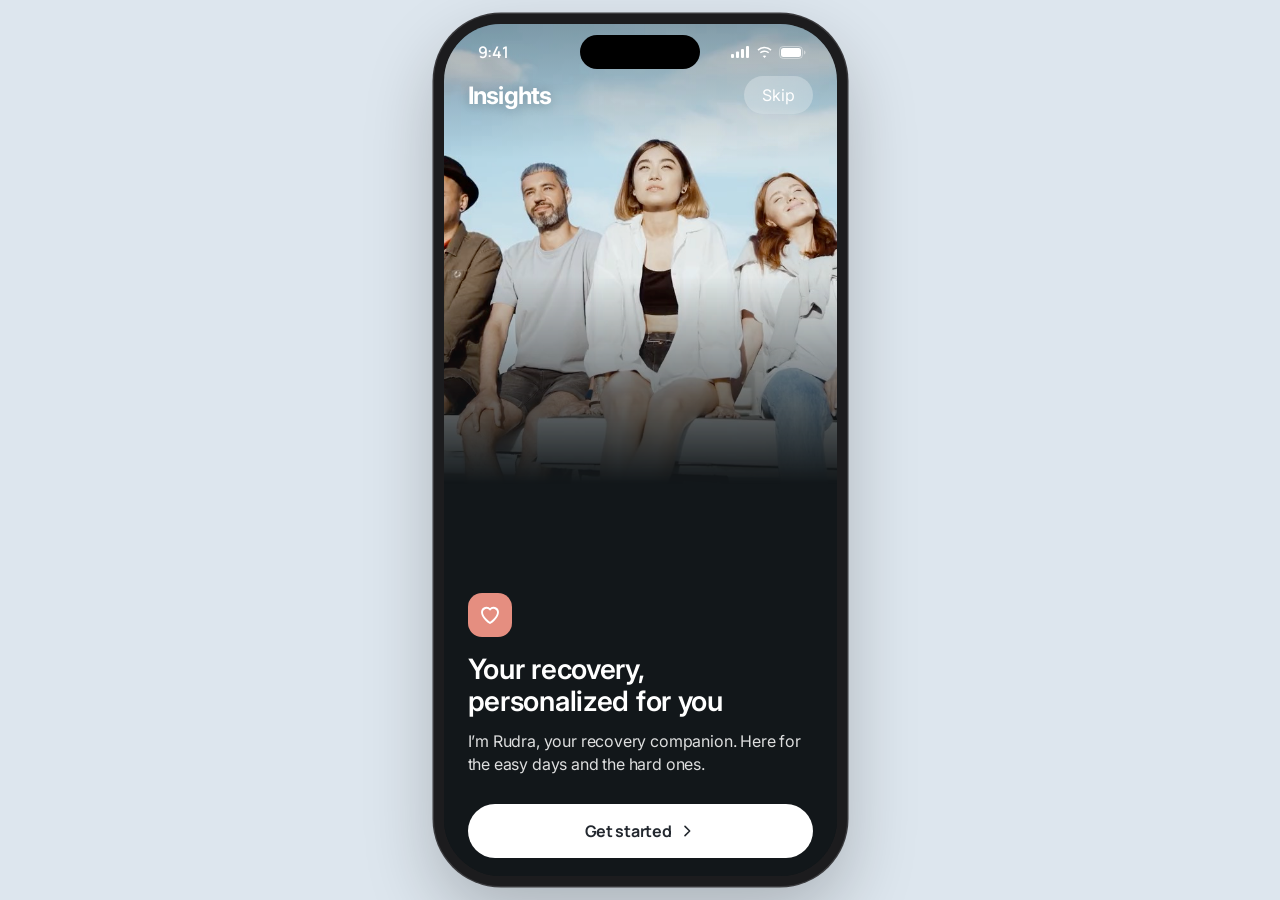
==== commit b04eabfa: "Sync latest prototype updates Co-Authored-By: Claude Sonnet 5.5 <noreply@anthropic.com>" ====
--- a/index.html
+++ b/index.html
@@ -9,18 +9,18 @@
 <title>Rudra Health</title>
 <link rel="preconnect" href="https://fonts.googleapis.com">
 <link rel="preconnect" href="https://fonts.gstatic.com" crossorigin>
-<link href="https://fonts.googleapis.com/css2?family=Inter:wght@400;500;600;700&family=Newsreader:opsz,wght@6..72,400;6..72,500;6..72,600&family=Manrope:wght@500;600;700;800&display=swap" rel="stylesheet">
+<link href="https://fonts.googleapis.com/css2?family=Fraunces:ital,opsz,wght@0,9..144,300;0,9..144,400;0,9..144,500;1,9..144,400&family=Inter:wght@400;500;600;700&family=Manrope:wght@500;600;700;800&display=swap" rel="stylesheet">
 <link rel="stylesheet" href="styles.css?v=235">
 <link rel="stylesheet" href="theme.css?v=236">
 <link rel="stylesheet" href="ios.css?v=115">
 <link rel="stylesheet" href="soft.css?v=198">
 <link rel="stylesheet" href="modules.css?v=191">
 <link rel="stylesheet" href="dark.css?v=105">
-<link rel="stylesheet" href="intro.css?v=118f">
-<link rel="stylesheet" href="welcome.css?v=219f">
+<link rel="stylesheet" href="intro.css?v=119f">
+<link rel="stylesheet" href="welcome.css?v=220f">
 <link rel="stylesheet" href="weekly.css?v=107f">
 <link rel="stylesheet" href="community.css?v=184f">
-<link rel="stylesheet" href="outline.css?v=141f">
+<link rel="stylesheet" href="outline.css?v=150f">
 <script>try{if(!sessionStorage.getItem("rudra_demo_started")){sessionStorage.setItem("rudra_demo_started","1");localStorage.removeItem("rudra_mobile_v1")}}catch(e){}</script>
 <script>try{var s=JSON.parse(localStorage.getItem("rudra_mobile_v1")||"{}");if(s.onboarded&&!/notrigger|nogate/.test(location.search))document.documentElement.classList.add("gated")}catch(e){}</script>
 <script>(function(){function f(){var k=Math.min(1,(innerHeight-24)/872,(innerWidth-24)/413);document.documentElement.style.setProperty("--ps",Math.max(.4,k).toFixed(3))}f();addEventListener("resize",f)})()</script>
@@ -32,13 +32,13 @@
   <nav id="nav" class="nav" hidden></nav>
   <div id="toast" class="toast" role="status" aria-live="polite"></div>
 </div>
-<script src="app.js?v=335s"></script>
+<script src="app.js?v=339s"></script>
 <script src="tools.js?v=330s"></script>
-<script src="survey.js?v=306s"></script>
-<script src="modules.js?v=239s"></script>
-<script src="onboarding.js?v=289r"></script>
+<script src="survey.js?v=307s"></script>
+<script src="modules.js?v=240s"></script>
+<script src="onboarding.js?v=290r"></script>
 <script src="weekly.js?v=103r"></script>
 <script src="flows.js?v=107r"></script>
-<script src="community.js?v=130s"></script>
+<script src="community.js?v=131s"></script>
 </body>
 </html>
--- a/intro.css
+++ b/intro.css
@@ -55,3 +55,4 @@
 #v-onb .onb2,#v-onb .intro{touch-action:pan-y;user-select:none;-webkit-user-select:none}
 #v-onb .onb2 .onb-img img{-webkit-user-drag:none;pointer-events:none}
 .intro-word,#v-onb .onb2 .onb-top .intro-word{font-size:24px!important}
+#v-onb .onb2 .onb-copy h2,.intro-copy h1{font-size:28px!important;line-height:1.15!important}
--- a/welcome.css
+++ b/welcome.css
@@ -815,3 +815,10 @@
 .rw-week .rw-dots{margin-top:20px!important}
 .rw-week p{margin:20px 0 0!important;padding-top:16px;border-top:1px solid #EDF1F5;font-size:12.5px!important;line-height:1.55!important}
 .rd-welcome .rd-h1.rr-h1{font-size:28px!important;line-height:1.15}
+/* home: past activities link */
+.oh-pastlink{display:flex;align-items:center;justify-content:center;gap:6px;width:100%;margin:6px 0 24px;padding:12px;background:none;border:0;color:#3F7FC0;font:600 15px var(--f-ui,'Manrope',sans-serif);cursor:pointer}
+/* location survey sliders */
+.lc-scard{background:transparent!important;box-shadow:none!important;padding:8px 0 0!important;text-align:center}
+.lc-scard .s-val{font-size:26px!important;margin:18px 0 22px!important;min-height:34px}
+.lc-scard .s-row{display:block!important}
+.lc-scard .s-row .s-range{width:100%!important}
--- a/outline.css
+++ b/outline.css
@@ -137,3 +137,53 @@
 
 /* selected answer boxes: thinner outline */
 .choice.sel,.sub.sel{box-shadow:none!important;border:1.5px solid #6C9FCC!important}
+/* typography, matched to the reference prototype: Fraunces for display headings, Manrope for UI, Inter for body */
+:root{--f-disp:'Fraunces',Georgia,serif;--f-ui:'Manrope','Inter',-apple-system,sans-serif;--f-body:'Inter',-apple-system,'Helvetica Neue',sans-serif}
+body{font-family:var(--f-body)}
+.oh-hey,.oh-hey span,.rd-h1,.rd-h1 .g,.rr-h1,.fx-title,.q-text,.rd-cardh,.step-h,.onb2 h2,.intro h2,.zcm-lh,.cv-h,.rw-coach{font-family:var(--f-disp)!important;font-weight:400!important;letter-spacing:-.02em!important}
+.tools-head h1,.wal-top h1,.layer-top h1,.me-card h1,.tool-hero h1{font-family:var(--f-ui)!important;font-weight:800!important;letter-spacing:-.03em!important}
+.rr-num b,.rw-amt,.big-amt,.pg-stats b,.rr-earn strong,.fx-tile b,.rw-t b{font-family:var(--f-ui)!important;font-weight:800!important;letter-spacing:-.04em!important}
+.btn,.set-row b,.rd-chip,.zcm-help,.oh-prog .lbl span{font-family:var(--f-ui)!important}
+/* one type system: section & screen titles in Manrope (display greetings stay Fraunces), body in Inter */
+h2,h3,.zp1-h,.zrc-lbl,.zp1-hero h2,.zev-hero b,.zv-empty.sv b,.zcm-lay h1.zcm-lh,.zrd h1,.zc-title,.zrd h2,.rr-next h2,.lc-q,.fx-st,.tool-hero h1{font-family:var(--f-ui)!important}
+.zcm-lay h1.zcm-lh,.zrd h1,.zc-title{font-weight:800!important;letter-spacing:-.03em!important}
+.zp1-h,.zrc-lbl,.zp1-hero h2,.zev-hero b,.rr-next h2,.lc-q{font-weight:700!important;letter-spacing:-.02em!important}
+p,small,li,label,input,textarea,.zp1-tags span{font-family:var(--f-body)}
+/* consistent main-screen titles: smaller, a little lower */
+.tools-head h1,.wal-top h1,.me-head h1{font-size:28px!important;line-height:1.15!important;font-family:var(--f-ui)!important;font-weight:800!important;letter-spacing:-.03em!important}
+.tools-head{padding-top:calc(var(--sat,0px) + 44px)!important}
+.wal-top{padding-top:calc(var(--sat,0px) + 44px)!important}
+/* community: roomier, content stretches down to the nav */
+#v-community:not([hidden]){display:flex;flex-direction:column}
+#v-community #zcm-body{flex:1;display:flex;flex-direction:column;gap:20px;min-height:0}
+#v-community .zrm-3{margin-bottom:0!important;gap:14px!important}
+#v-community .zrm-t3{padding-top:20px!important;padding-bottom:18px!important}
+#v-community .zrm-room2.big{flex:1;display:flex;flex-direction:column;justify-content:space-between;gap:18px;margin:0!important;padding:22px 20px!important}
+#v-community .zrm-feedcard{margin:0!important;padding:20px!important}
+/* rewards: weekly note as plain text, no pill */
+.rw-vchip{background:none!important;border:0!important;box-shadow:none!important;padding:0!important;border-radius:0!important;font-size:14px!important;color:rgba(255,255,255,.85)!important}
+/* community: bigger "What's on your mind" box, plus icon removed */
+.zrm-compose2 em{display:none!important}
+#v-community .zrm-room2 .zrm-compose2{min-height:120px;padding:22px 20px!important;align-items:flex-start!important}
+#v-community .zrm-room2 .zrm-compose2 b{font-size:19px!important}
+#v-community .zrm-room2 .zrm-compose2 small{font-size:15px!important;margin-top:8px!important}
+.fx-wrap{padding-top:calc(var(--sat,0px) + 84px)!important}
+/* survey questions: top text lower, more space between sections */
+.q-wrap{padding-top:22px}
+.q-wrap .q-text{margin:14px 0 26px!important}
+.q-wrap .yn{margin-top:6px!important;margin-bottom:22px!important;gap:14px!important}
+.q-wrap .cal-note{margin:4px 0 22px!important;line-height:1.5}
+.q-wrap .cal,.q-wrap .cal-card{margin-top:0}
+/* slider cards: more room between the graphic and the value text */
+.scards .scard .rq-mid{margin-bottom:18px!important}
+.scard .s-val{margin:30px 0 26px!important}
+.lc-scard .s-val{margin:22px 0 26px!important}
+/* reflection welcome: space between "Tap to begin" and the text */
+.rd-welcome .rd-cardh{margin-top:30px!important}
+.rd-welcome .rd-ci-art{margin-bottom:6px}
+/* slider value text: slightly smaller, lower */
+.scard .s-val{font-size:28px!important;margin:36px 0 20px!important}
+.lc-scard .s-val{font-size:24px!important;margin:30px 0 22px!important}
+/* Continue / Next buttons always sit at the bottom of the screen */
+.setup .step-foot,.ob-page .step-foot{margin-top:auto!important;padding-top:24px!important}
+.ob-page{min-height:100%}
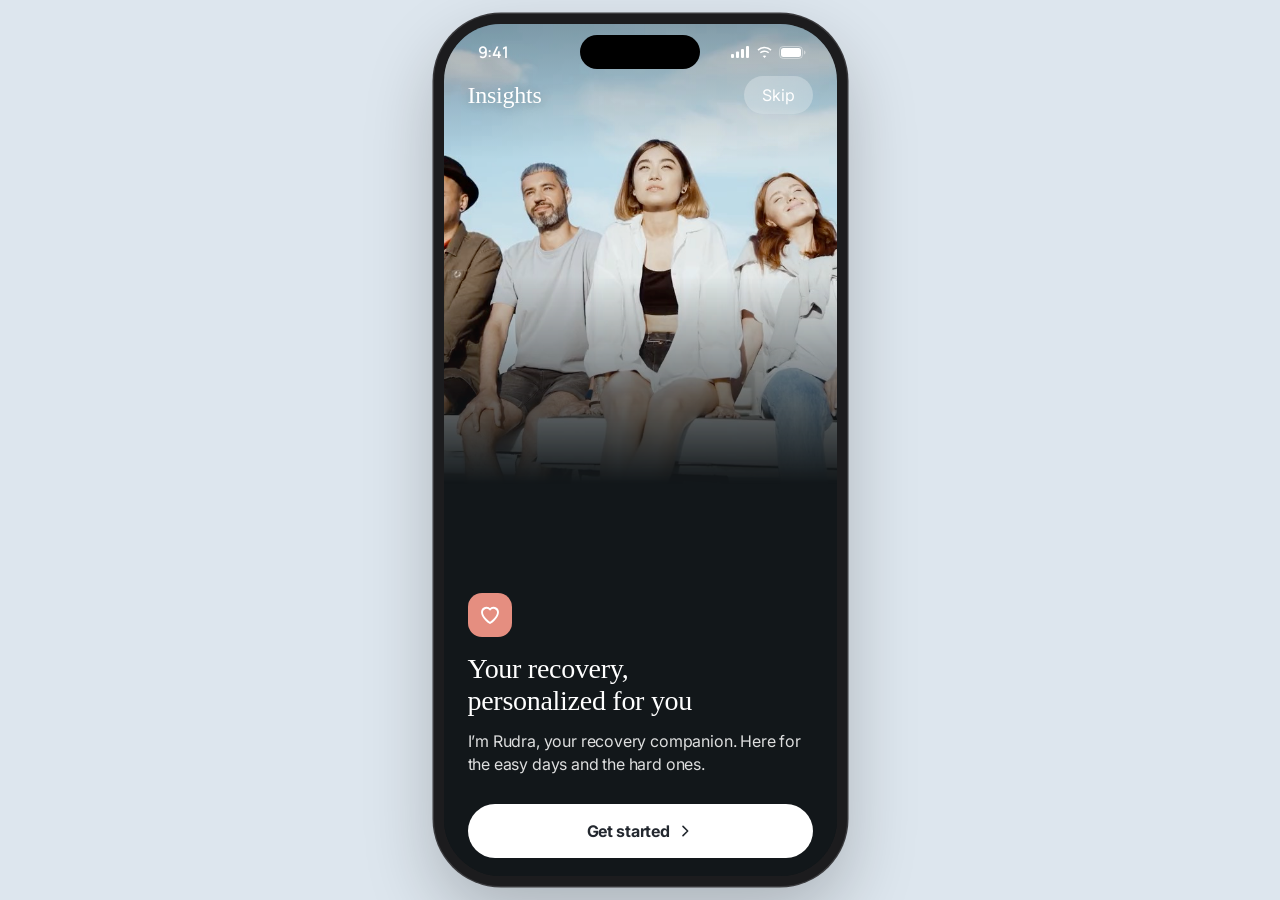
==== commit f6b6213a: "Sync latest prototype updates Co-Authored-By: Claude Sonnet 5.5 <noreply@anthropic.com>" ====
--- a/index.html
+++ b/index.html
@@ -17,10 +17,10 @@
 <link rel="stylesheet" href="modules.css?v=191">
 <link rel="stylesheet" href="dark.css?v=105">
 <link rel="stylesheet" href="intro.css?v=119f">
-<link rel="stylesheet" href="welcome.css?v=220f">
+<link rel="stylesheet" href="welcome.css?v=223f">
 <link rel="stylesheet" href="weekly.css?v=107f">
 <link rel="stylesheet" href="community.css?v=184f">
-<link rel="stylesheet" href="outline.css?v=150f">
+<link rel="stylesheet" href="outline.css?v=181f">
 <script>try{if(!sessionStorage.getItem("rudra_demo_started")){sessionStorage.setItem("rudra_demo_started","1");localStorage.removeItem("rudra_mobile_v1")}}catch(e){}</script>
 <script>try{var s=JSON.parse(localStorage.getItem("rudra_mobile_v1")||"{}");if(s.onboarded&&!/notrigger|nogate/.test(location.search))document.documentElement.classList.add("gated")}catch(e){}</script>
 <script>(function(){function f(){var k=Math.min(1,(innerHeight-24)/872,(innerWidth-24)/413);document.documentElement.style.setProperty("--ps",Math.max(.4,k).toFixed(3))}f();addEventListener("resize",f)})()</script>
@@ -34,11 +34,11 @@
 </div>
 <script src="app.js?v=339s"></script>
 <script src="tools.js?v=330s"></script>
-<script src="survey.js?v=307s"></script>
-<script src="modules.js?v=240s"></script>
+<script src="survey.js?v=308s"></script>
+<script src="modules.js?v=244s"></script>
 <script src="onboarding.js?v=290r"></script>
 <script src="weekly.js?v=103r"></script>
 <script src="flows.js?v=107r"></script>
-<script src="community.js?v=131s"></script>
+<script src="community.js?v=137s"></script>
 </body>
 </html>
--- a/welcome.css
+++ b/welcome.css
@@ -822,3 +822,24 @@
 .lc-scard .s-val{font-size:26px!important;margin:18px 0 22px!important;min-height:34px}
 .lc-scard .s-row{display:block!important}
 .lc-scard .s-row .s-range{width:100%!important}
+/* past activities: full screen */
+.pa-layer{background:var(--bg,#F6F5F2)!important;padding-bottom:calc(40px + var(--sab,0px))}
+.pa-layer .layer-top{padding:calc(var(--sat,0px) + 50px) 20px 6px}
+.pa-layer .pad{padding:8px 20px 0}
+.pa-layer .wal-top{padding:8px 0 18px!important}
+.pa-layer .wal-top h1{font-size:28px!important}
+.pa-layer .pg-list{padding:6px 18px}
+.pa-layer .pg-row{padding:16px 0}
+/* past activities: full screen */
+.pa-layer{background:var(--bg,#F6F5F2)!important;padding-bottom:calc(40px + var(--sab,0px))}
+.pa-layer .layer-top{padding:calc(var(--sat,0px) + 50px) 20px 6px}
+.pa-layer .pad{padding:8px 20px 0}
+.pa-layer .wal-top{padding:8px 0 18px!important}
+.pa-layer .wal-top h1{font-size:28px!important}
+.pa-layer .pg-list{padding:6px 18px}
+.pa-layer .pg-row{padding:16px 0}
+.pa-layer .layer-top{padding-top:calc(var(--sat,0px) + 24px)!important}
+/* past activities: each row is its own card */
+.pa-layer .pg-list{background:none!important;box-shadow:none!important;border:0!important;padding:0!important;display:flex;flex-direction:column;gap:12px}
+.pa-layer .pg-row{background:#fff;border:1px solid #E6ECF2;border-radius:22px;padding:16px 18px!important;border-bottom:1px solid #E6ECF2!important}
+.pa-layer .pg-row:last-child{border-bottom:1px solid #E6ECF2!important}
--- a/outline.css
+++ b/outline.css
@@ -187,3 +187,107 @@
 /* Continue / Next buttons always sit at the bottom of the screen */
 .setup .step-foot,.ob-page .step-foot{margin-top:auto!important;padding-top:24px!important}
 .ob-page{min-height:100%}
+.scard .s-val{font-size:24px!important}
+.lc-scard .s-val{font-size:22px!important}
+/* consistent sizes: screen/question titles 26px, slider values 24px, same sans family */
+.q-text,.rr-h1,.fx-title,.rd-cardh,.step-h,.zcm-lh,.rd-welcome .rd-h1.rr-h1{font-family:var(--f-ui)!important;font-weight:700!important;font-size:26px!important;line-height:1.2!important;letter-spacing:-.02em!important}
+.scard .s-val,.lc-scard .s-val{font-family:var(--f-ui)!important;font-weight:600!important;font-size:24px!important;letter-spacing:-.02em!important}
+.rd-welcome .rd-cardh{font-size:20px!important;line-height:1.35!important;font-weight:600!important}
+/* two fonts only: Manrope (headings, numbers, buttons) and Inter (everything else) */
+:root{--f-disp:'Manrope','Inter',-apple-system,sans-serif;--serif:var(--f-body);--ui:var(--f-body);--font:var(--f-body)}
+.oh-hey,.oh-hey span,.rd-h1,.rd-h1 .g,.rw-coach,.cv-h,.intro-word,.onb2 h2,.intro h2,.intro-copy h1{font-family:var(--f-ui)!important;font-weight:700!important;letter-spacing:-.02em!important}
+/* Manrope = titles only; Inter = body, buttons, chips, labels */
+.btn,button,.set-row b,.rd-chip,.zcm-help,.oh-prog .lbl span,.rd-tap,.oh-pastlink,.rw-t small,.rw-t span,.q-ctx,.s-lab,.s-last,.pg-row b,.eyebrow,.zp1-tags span,.zrm-av{font-family:var(--f-body)!important}
+.rd-welcome .rd-h1:not(.rr-h1),.rd-welcome .rd-h1:not(.rr-h1) .g{font-family:'Inter',-apple-system,'Segoe UI',sans-serif!important;font-weight:600!important;letter-spacing:-.04em!important}
+/* two fonts: Fraunces (all titles, as in the Welcome heading) + Inter (body, buttons, labels) */
+:root{--f-ui:'Fraunces',Georgia,serif;--f-disp:'Fraunces',Georgia,serif}
+h1,h2,h3,.oh-hey,.oh-hey span,.rd-h1,.rd-h1 .g,.rr-h1,.fx-title,.q-text,.rd-cardh,.step-h,.zcm-lh,.tools-head h1,.wal-top h1,.me-head h1,.layer-top h1,.me-card h1,.tool-hero h1,.zp1-h,.zrc-lbl,.zp1-hero h2,.zev-hero b,.zrd h1,.zc-title,.rr-next h2,.lc-q,.intro-word,.onb2 h2,.intro-copy h1,.rw-coach,.zcm-lay h1.zcm-lh,.rd-welcome .rd-h1:not(.rr-h1),.rd-welcome .rd-h1:not(.rr-h1) .g,.rr-num b,.rw-amt,.big-amt,.pg-stats b,.fx-tile b,.rw-t b,.rr-earn strong{font-family:'Fraunces',Georgia,serif!important;font-weight:500!important;letter-spacing:-.01em!important}
+.rd-welcome .rd-h1:not(.rr-h1){font-size:32px!important;font-weight:400!important;line-height:1.1!important}
+.oh-hey{font-weight:400!important}
+.rr-num b,.rw-amt,.big-amt,.fx-tile b,.rw-t b{font-weight:500!important}
+.fx-wrap{padding-top:calc(var(--sat,0px) + 64px)!important}
+.fx-wrap{padding-top:calc(var(--sat,0px) + 52px)!important}
+.fx-wrap{padding-top:calc(var(--sat,0px) + 40px)!important}
+/* community room card: nothing may shrink or overflow */
+#v-community #zcm-body{flex:1 0 auto!important;min-height:auto!important}
+#v-community .zrm-room2.big{flex:1 0 auto!important;min-height:0}
+#v-community .zrm-room2.big>*{flex-shrink:0!important}
+#v-community .zrm-room2 .zrm-compose2{height:auto!important;min-height:112px!important;overflow:visible!important;padding:20px 20px!important;align-items:center!important}
+#v-community .zrm-room2 .zrm-compose2 span:not(.zrm-av){display:block!important;overflow:visible!important}
+#v-community .zrm-room2 .zrm-compose2 b{display:block;margin:0 0 6px!important;line-height:1.25!important}
+#v-community .zrm-room2 .zrm-compose2 small{display:block;margin:0!important;line-height:1.45!important}
+#v-community .zrm-quick{flex-shrink:0}
+.zrm-t3 .zri{width:56px!important;height:56px!important;min-width:56px;border-radius:50%!important;display:grid!important;place-items:center;padding:0!important;flex:none}
+/* community feed card: roomier, avatars readable */
+.zrm-feedcard{padding:22px 20px!important;gap:16px!important;align-items:center!important}
+.zrm-fc-tx{display:flex!important;flex-direction:column;gap:6px;min-width:0}
+.zrm-fc-tx b{margin:0!important;line-height:1.2!important}
+.zrm-fc-tx small{margin:0!important;line-height:1.45!important}
+.zrm-fc-meta{margin-top:10px!important;display:flex!important;align-items:center;gap:12px}
+.zrm-fc-av{display:flex!important;align-items:center}
+.zrm-fc-av>*{margin-left:-6px!important;border:2px solid #fff!important;box-sizing:content-box}
+.zrm-fc-av>*:first-child{margin-left:0!important}
+/* community tiles: more top/bottom room */
+.zrm-t3{padding:28px 12px 26px!important;gap:16px!important;min-height:0}
+.zrm-t3 .zri{width:52px!important;height:52px!important;min-width:52px}
+.zrm-3.q4 .zrm-t3,.zrm-t3{height:auto!important;min-height:140px!important;padding:30px 12px 28px!important}
+.zrm-3.q4 .zrm-t3,.zrm-t3{min-height:122px!important;padding:24px 12px 22px!important}
+/* location sliders: same card layout as the reflection sliders */
+.lc-scard .rq-mid{margin-bottom:18px!important}
+.lc-scard .s-val{font-size:24px!important;margin:36px 0 20px!important}
+.lc-sheet,.lc-foot{background:var(--bg,#F7F5F1)!important}
+.lc-opt{background:#fff!important}
+.lc-scard{background:transparent!important}
+/* location slider: white card like the reflection sliders */
+.lc-scard{background:#fff!important;border-radius:32px!important;padding:22px 18px 24px!important;margin-top:6px}
+/* location options: same style as the Daily Reflection answer cards */
+.lc-opts{gap:12px!important}
+.lc-opt{padding:20px 18px!important;border-radius:24px!important;border:1px solid var(--card-line,#E6ECF2)!important;background:#fff!important;gap:14px!important;font-weight:500!important;color:#1F2A37}
+.lc-opt .lc-oi{background:none!important;width:auto;height:auto;border-radius:0;color:#111!important}
+.lc-opt .lc-ck{display:none!important}
+.lc-opt.on{background:#fff!important;border:1.5px solid #6C9FCC!important}
+.lc-opt.on .lc-oi{background:none!important;color:#4F82B0!important}
+/* one option-card style everywhere: choices, drug list, location options */
+.sub,.choice,.lc-opt{display:flex;align-items:center;gap:14px;background:#fff!important;border:1px solid var(--card-line,#E6ECF2)!important;border-radius:24px!important;padding:20px 18px!important;box-shadow:none!important}
+.sub b,.choice b,.lc-opt .lc-ot{font-size:16px!important;font-weight:500!important;line-height:1.35;color:#1F2A37}
+.sub .c-ic,.choice .c-ic{color:#111!important}
+.sub>i{display:none!important}
+.sub.sel,.choice.sel,.lc-opt.on{background:#fff!important;border:1.5px solid #6C9FCC!important;box-shadow:none!important}
+.sub.sel .c-ic,.choice.sel .c-ic{color:#4F82B0!important}
+.subs{display:flex;flex-direction:column;gap:12px}
+.fx-card .fx-st,.fx-st{font-size:22px!important;line-height:1.25!important}
+.lc-exit{top:calc(10px + var(--sat,0px))!important}
+.zp1-verify svg:last-child,.zp1-verify>svg+svg{display:none!important}
+.zp1-verify{border-radius:20px!important;padding:16px 18px!important}
+/* talk to someone: list rows */
+.zp1-talk{display:flex!important;flex-direction:column;gap:12px;grid-template-columns:none!important;overflow:visible!important}
+.zp1-talk>a{display:grid!important;grid-template-columns:auto 1fr auto;grid-template-areas:"ic t cta" "ic s cta";align-items:center;column-gap:14px;row-gap:2px;width:100%!important;min-width:0!important;height:auto!important;min-height:0!important;padding:16px 16px!important;border-radius:22px!important;text-align:left}
+.zp1-talk>a .zri{grid-area:ic;margin:0!important;width:48px!important;height:48px!important;border-radius:50%!important;display:grid;place-items:center}
+.zp1-talk>a b{grid-area:t;align-self:end;font-size:16px!important;line-height:1.25!important;margin:0!important}
+.zp1-talk>a small{grid-area:s;align-self:start;font-size:13px!important;line-height:1.35!important;margin:0!important}
+.zp1-talk>a em{grid-area:cta;align-self:center;width:auto!important;min-width:84px;height:40px!important;padding:0 20px!important;margin:0!important;display:grid;place-items:center;border-radius:20px!important}
+/* where to find one: list rows */
+.zp1-find{display:flex!important;flex-direction:column;gap:12px;grid-template-columns:none!important;overflow:visible!important}
+.zp1-find>a{display:grid!important;grid-template-columns:auto 1fr auto;grid-template-areas:"ic t go" "ic s go";align-items:center;column-gap:14px;row-gap:2px;width:100%!important;min-width:0!important;height:auto!important;min-height:0!important;padding:16px 16px!important;border-radius:22px!important;text-align:left}
+.zp1-find>a .zri{grid-area:ic;margin:0!important;width:48px!important;height:48px!important;border-radius:50%!important;display:grid;place-items:center}
+.zp1-find>a b{grid-area:t;align-self:end;font-size:16px!important;line-height:1.25!important;margin:0!important}
+.zp1-find>a small{grid-area:s;align-self:start;font-size:13px!important;line-height:1.35!important;margin:0!important}
+.zp1-find>a>i{grid-area:go;position:static!important;align-self:center;display:grid;place-items:center;opacity:.6}
+.zp1-sos small{margin:-6px 0 8px 52px!important;grid-column:1/-1}
+.zp1-sos b svg{width:26px!important;height:26px!important;padding:12px!important;border-radius:18px!important}
+.zp1-sos small{margin-left:64px!important}
+/* extra soft tones so every help / find card has its own colour */
+.zp1-help>div.zg-lav,.zp1-find a.zg-lav{background:#EEEAF7!important;border-color:#DCD5EE!important}
+.zp1-help>div.zg-lav span,.zp1-find a.zg-lav .zri{color:#6B5BA8!important}
+.zp1-help>div.zg-teal,.zp1-find a.zg-teal{background:#E3F1F0!important;border-color:#C8E1DF!important}
+.zp1-help>div.zg-teal span,.zp1-find a.zg-teal .zri{color:#2F7C78!important}
+.zp1-help>div.zg-stone,.zp1-find a.zg-stone{background:#EFEDE8!important;border-color:#DEDACF!important}
+.zp1-help>div.zg-stone span,.zp1-find a.zg-stone .zri{color:#6B6558!important}
+/* In crisis card: icon centred beside the title + text */
+.zp1-sos{grid-template-columns:1fr 1fr!important}
+.zp1-sos .zs-head{grid-column:1/-1;display:flex;align-items:center;gap:14px}
+.zp1-sos .zs-ic{flex:none;display:grid;place-items:center;width:52px;height:52px;border-radius:18px;background:#fff;color:#C25445}
+.zp1-sos .zs-tx{min-width:0}
+.zp1-sos .zs-tx b{display:block!important;margin:0 0 4px!important;font:700 20px var(--f-ui)!important;color:#A9423A!important}
+.zp1-sos .zs-tx small{display:block!important;margin:0!important;font:500 15px/1.4 var(--f-body)!important;color:#7A4A44!important}
+.zp1-sos a.zs-main{margin-top:6px}
